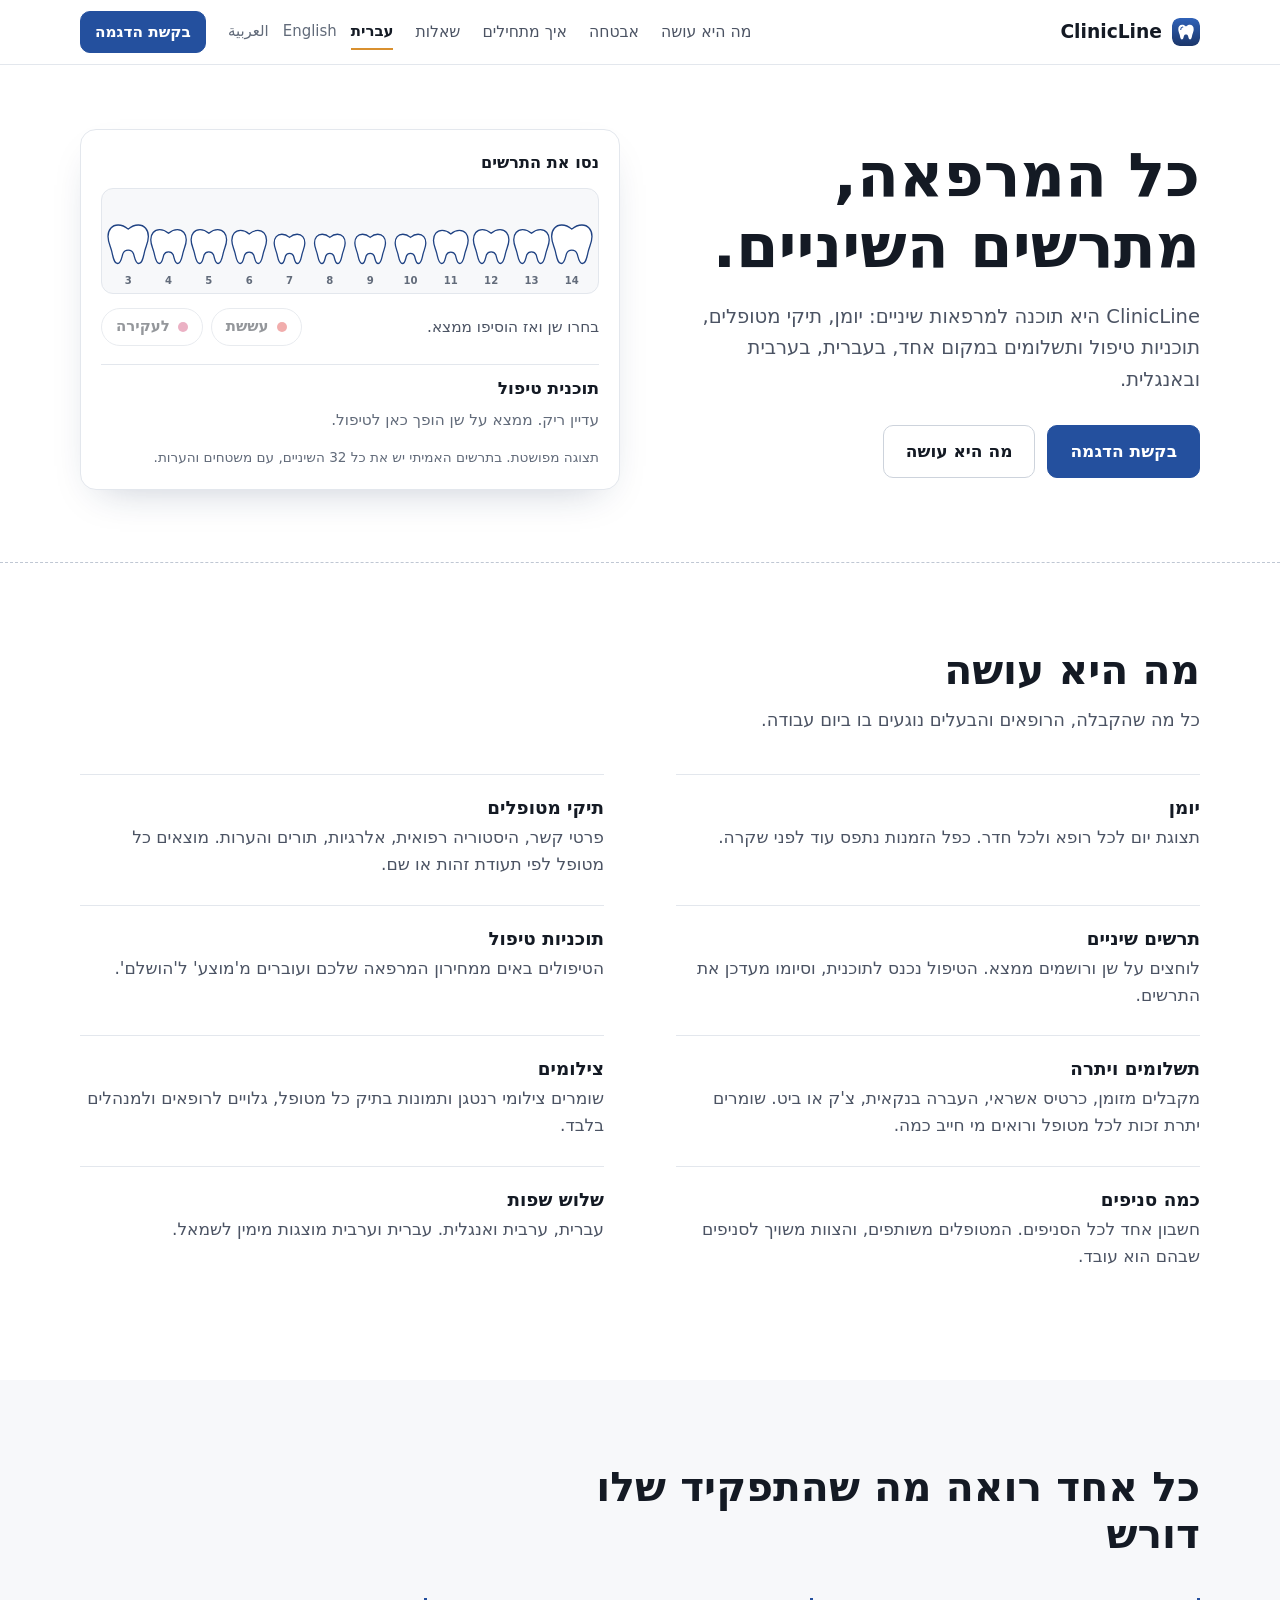
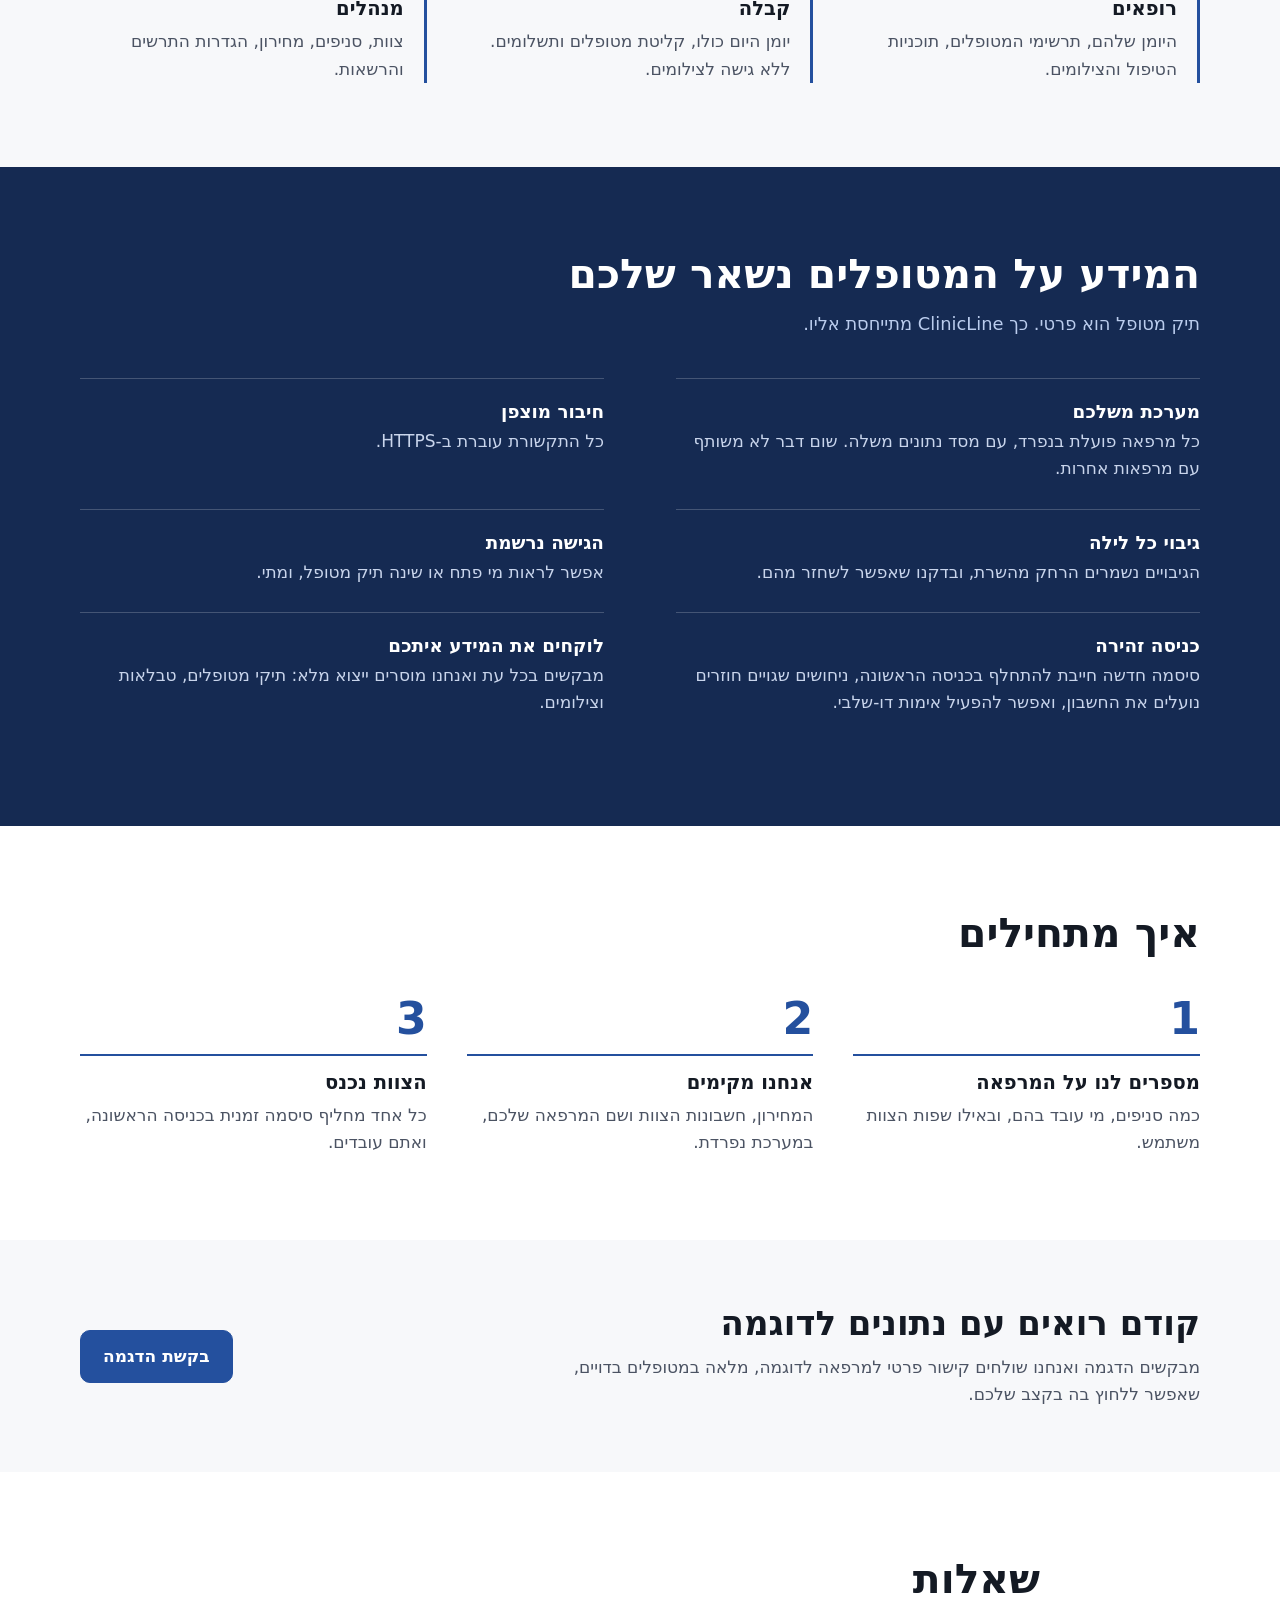
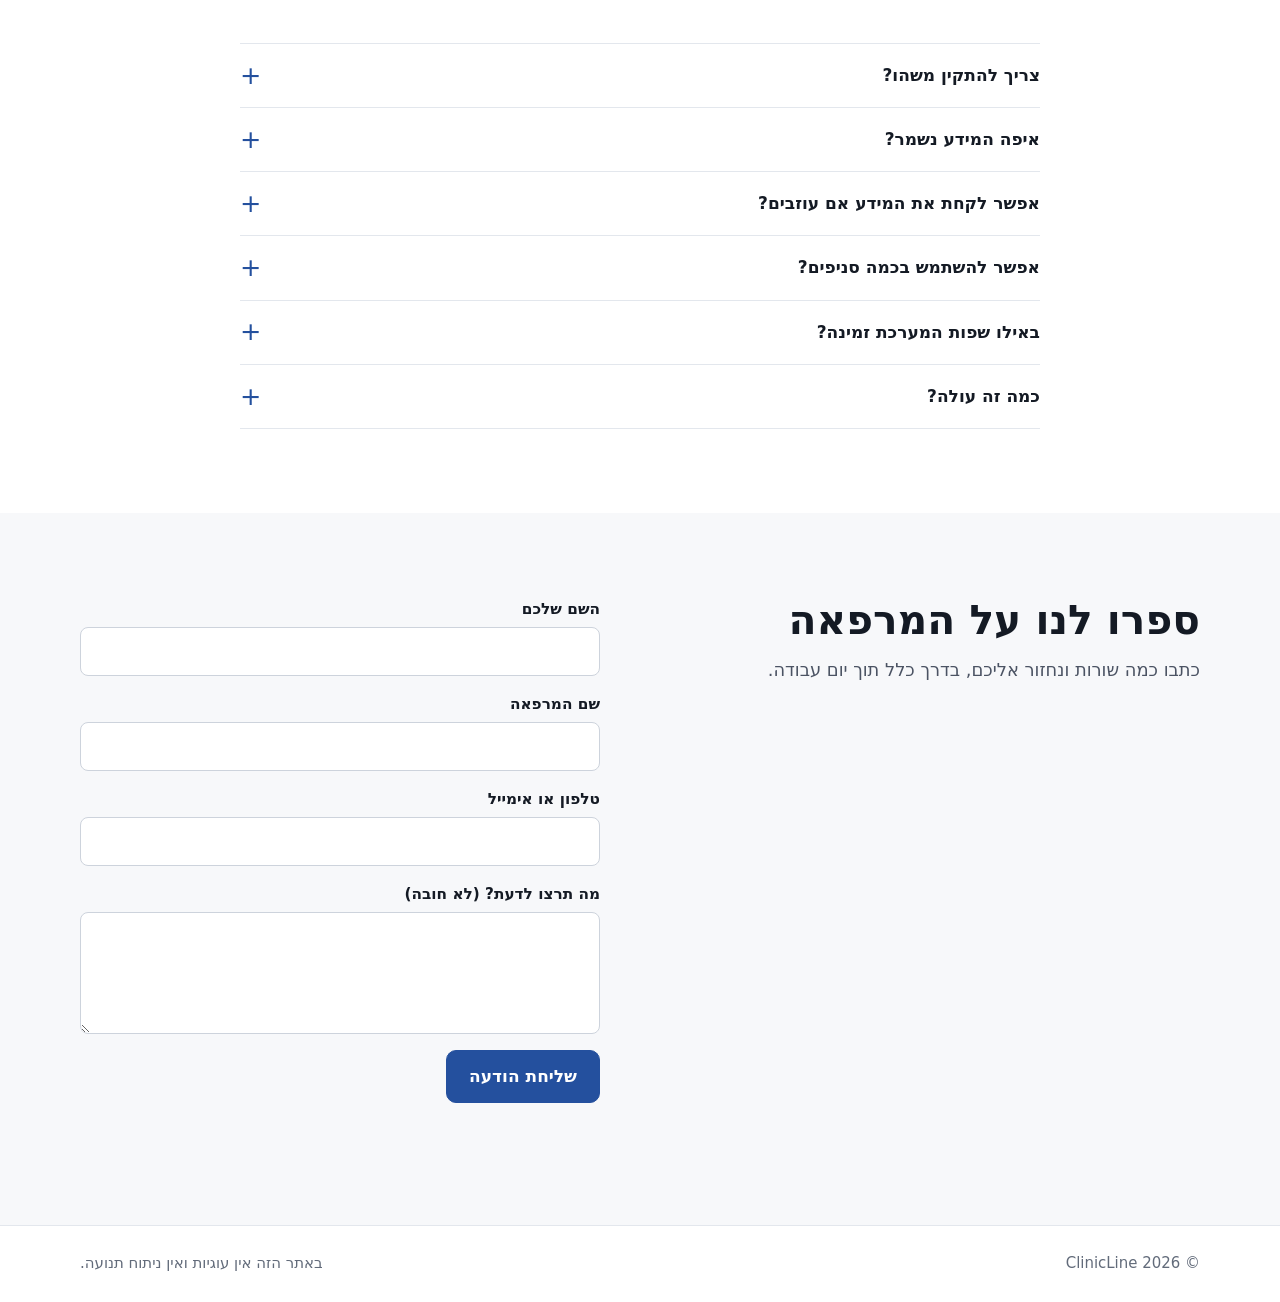
==== index.html @ bcc9a046 "ClinicLine website: Hebrew, Arabic and English Co-Authored-By: Claude Sonnet 5.5 <noreply@anthropic." ====
<!doctype html>
<html lang="he" dir="rtl">
<head>
  <meta charset="utf-8">
  <meta name="viewport" content="width=device-width, initial-scale=1">
  <title>ClinicLine: תוכנה למרפאות שיניים בעברית, בערבית ובאנגלית</title>
  <meta name="description" content="יומן, תיקי מטופלים, תרשים שיניים אינטראקטיבי, תוכניות טיפול ותשלומים למרפאות שיניים. כל מרפאה מקבלת מערכת פרטית משלה.">
  <link rel="canonical" href="https://mahmoodana1.github.io/pages/">
  <link rel="alternate" hreflang="he" href="https://mahmoodana1.github.io/pages/">
  <link rel="alternate" hreflang="en" href="https://mahmoodana1.github.io/pages/en/">
  <link rel="alternate" hreflang="ar" href="https://mahmoodana1.github.io/pages/ar/">
  <link rel="alternate" hreflang="x-default" href="https://mahmoodana1.github.io/pages/">
  <meta property="og:type" content="website">
  <meta property="og:site_name" content="ClinicLine">
  <meta property="og:title" content="ClinicLine: תוכנה למרפאות שיניים בעברית, בערבית ובאנגלית">
  <meta property="og:description" content="יומן, תיקי מטופלים, תרשים שיניים אינטראקטיבי, תוכניות טיפול ותשלומים למרפאות שיניים. כל מרפאה מקבלת מערכת פרטית משלה.">
  <meta property="og:url" content="https://mahmoodana1.github.io/pages/">
  <meta property="og:image" content="https://mahmoodana1.github.io/pages/assets/og.png">
  <meta name="twitter:card" content="summary_large_image">
  <meta name="theme-color" content="#1B366A">
  <link rel="icon" href="assets/icon.svg" type="image/svg+xml">
  <link rel="preload" href="assets/fonts/ibm-plex-sans-600.woff2" as="font" type="font/woff2" crossorigin>
  <link rel="stylesheet" href="assets/fonts.css">
  <link rel="stylesheet" href="assets/style.css">
  <script type="application/ld+json">{"@context":"https://schema.org","@type":"SoftwareApplication","name":"ClinicLine","applicationCategory":"BusinessApplication","operatingSystem":"Web browser","description":"יומן, תיקי מטופלים, תרשים שיניים אינטראקטיבי, תוכניות טיפול ותשלומים למרפאות שיניים. כל מרפאה מקבלת מערכת פרטית משלה.","inLanguage":["he","ar","en"],"url":"https://mahmoodana1.github.io/pages/"}</script>
</head>
<body>
  <a class="skip" href="#main">דילוג לתוכן</a>
  <header class="top">
    <div class="wrap top-row">
      <a class="brand" href=""><img src="assets/icon.svg" alt="" width="28" height="28"><span>ClinicLine</span></a>
      <nav class="nav" aria-label="תפריט">
        <a href="#features">מה היא עושה</a>
        <a href="#security">אבטחה</a>
        <a href="#start">איך מתחילים</a>
        <a href="#faq">שאלות</a>
      </nav>
      <div class="langs" aria-label="Language"><a href="" lang="he" hreflang="he" aria-current="true">עברית</a><a href="en/" lang="en" hreflang="en">English</a><a href="ar/" lang="ar" hreflang="ar">العربية</a></div>
      <a class="btn btn-small" href="#contact">בקשת הדגמה</a>
    </div>
  </header>

  <main id="main">
    <section class="hero">
      <div class="wrap hero-grid">
        <div class="hero-copy">
          <h1>כל המרפאה, מתרשים השיניים.</h1>
          <p class="lead">ClinicLine היא תוכנה למרפאות שיניים: יומן, תיקי מטופלים, תוכניות טיפול ותשלומים במקום אחד, בעברית, בערבית ובאנגלית.</p>
          <p class="hero-actions">
            <a class="btn" href="#contact">בקשת הדגמה</a>
            <a class="btn btn-quiet" href="#features">מה היא עושה</a>
          </p>
        </div>
        <div class="chart-card" id="chart" data-lang="he">
          <p class="chart-label">נסו את התרשים</p>
          <div class="arch-wrap" dir="ltr"><svg class="arch" viewBox="0 0 528 94" role="group" aria-label="נסו את התרשים"><g class="tooth" data-n="3" role="button" tabindex="0" aria-pressed="false" aria-label="שן 3"><rect class="hit" x="0" y="0" width="44" height="94"/><g transform="translate(-18.00 4.50) scale(2.5)"><path class="crown" d="M16 9.6C14.6 8.4 13.2 7.8 11.6 7.8 8.9 7.8 7.2 9.9 7.2 12.8c0 2.4 1 4.1 1.6 6.4.6 2.4.9 5.4 2.6 5.4 1.6 0 1.7-2.7 2.3-4.3.4-1 1.2-1.5 2.3-1.5s1.9.5 2.3 1.5c.6 1.6.7 4.3 2.3 4.3 1.7 0 2-3 2.6-5.4.6-2.3 1.6-4 1.6-6.4 0-2.9-1.7-5-4.4-5-1.6 0-3 .6-4.4 1.8z"/></g><path class="cross" d="M10 36L34 60M34 36L10 60"/><text class="num" x="22" y="88" text-anchor="middle">3</text></g><g class="tooth" data-n="4" role="button" tabindex="0" aria-pressed="false" aria-label="שן 4"><rect class="hit" x="44" y="0" width="44" height="94"/><g transform="translate(30.80 11.88) scale(2.2)"><path class="crown" d="M16 9.6C14.6 8.4 13.2 7.8 11.6 7.8 8.9 7.8 7.2 9.9 7.2 12.8c0 2.4 1 4.1 1.6 6.4.6 2.4.9 5.4 2.6 5.4 1.6 0 1.7-2.7 2.3-4.3.4-1 1.2-1.5 2.3-1.5s1.9.5 2.3 1.5c.6 1.6.7 4.3 2.3 4.3 1.7 0 2-3 2.6-5.4.6-2.3 1.6-4 1.6-6.4 0-2.9-1.7-5-4.4-5-1.6 0-3 .6-4.4 1.8z"/></g><path class="cross" d="M54 36L78 60M78 36L54 60"/><text class="num" x="66" y="88" text-anchor="middle">4</text></g><g class="tooth" data-n="5" role="button" tabindex="0" aria-pressed="false" aria-label="שן 5"><rect class="hit" x="88" y="0" width="44" height="94"/><g transform="translate(74.80 11.88) scale(2.2)"><path class="crown" d="M16 9.6C14.6 8.4 13.2 7.8 11.6 7.8 8.9 7.8 7.2 9.9 7.2 12.8c0 2.4 1 4.1 1.6 6.4.6 2.4.9 5.4 2.6 5.4 1.6 0 1.7-2.7 2.3-4.3.4-1 1.2-1.5 2.3-1.5s1.9.5 2.3 1.5c.6 1.6.7 4.3 2.3 4.3 1.7 0 2-3 2.6-5.4.6-2.3 1.6-4 1.6-6.4 0-2.9-1.7-5-4.4-5-1.6 0-3 .6-4.4 1.8z"/></g><path class="cross" d="M98 36L122 60M122 36L98 60"/><text class="num" x="110" y="88" text-anchor="middle">5</text></g><g class="tooth" data-n="6" role="button" tabindex="0" aria-pressed="false" aria-label="שן 6"><rect class="hit" x="132" y="0" width="44" height="94"/><g transform="translate(119.60 13.11) scale(2.15)"><path class="crown" d="M16 9.6C14.6 8.4 13.2 7.8 11.6 7.8 8.9 7.8 7.2 9.9 7.2 12.8c0 2.4 1 4.1 1.6 6.4.6 2.4.9 5.4 2.6 5.4 1.6 0 1.7-2.7 2.3-4.3.4-1 1.2-1.5 2.3-1.5s1.9.5 2.3 1.5c.6 1.6.7 4.3 2.3 4.3 1.7 0 2-3 2.6-5.4.6-2.3 1.6-4 1.6-6.4 0-2.9-1.7-5-4.4-5-1.6 0-3 .6-4.4 1.8z"/></g><path class="cross" d="M142 36L166 60M166 36L142 60"/><text class="num" x="154" y="88" text-anchor="middle">6</text></g><g class="tooth" data-n="7" role="button" tabindex="0" aria-pressed="false" aria-label="שן 7"><rect class="hit" x="176" y="0" width="44" height="94"/><g transform="translate(167.60 19.26) scale(1.9)"><path class="crown" d="M16 9.6C14.6 8.4 13.2 7.8 11.6 7.8 8.9 7.8 7.2 9.9 7.2 12.8c0 2.4 1 4.1 1.6 6.4.6 2.4.9 5.4 2.6 5.4 1.6 0 1.7-2.7 2.3-4.3.4-1 1.2-1.5 2.3-1.5s1.9.5 2.3 1.5c.6 1.6.7 4.3 2.3 4.3 1.7 0 2-3 2.6-5.4.6-2.3 1.6-4 1.6-6.4 0-2.9-1.7-5-4.4-5-1.6 0-3 .6-4.4 1.8z"/></g><path class="cross" d="M186 36L210 60M210 36L186 60"/><text class="num" x="198" y="88" text-anchor="middle">7</text></g><g class="tooth" data-n="8" role="button" tabindex="0" aria-pressed="false" aria-label="שן 8"><rect class="hit" x="220" y="0" width="44" height="94"/><g transform="translate(211.60 19.26) scale(1.9)"><path class="crown" d="M16 9.6C14.6 8.4 13.2 7.8 11.6 7.8 8.9 7.8 7.2 9.9 7.2 12.8c0 2.4 1 4.1 1.6 6.4.6 2.4.9 5.4 2.6 5.4 1.6 0 1.7-2.7 2.3-4.3.4-1 1.2-1.5 2.3-1.5s1.9.5 2.3 1.5c.6 1.6.7 4.3 2.3 4.3 1.7 0 2-3 2.6-5.4.6-2.3 1.6-4 1.6-6.4 0-2.9-1.7-5-4.4-5-1.6 0-3 .6-4.4 1.8z"/></g><path class="cross" d="M230 36L254 60M254 36L230 60"/><text class="num" x="242" y="88" text-anchor="middle">8</text></g><g class="tooth" data-n="9" role="button" tabindex="0" aria-pressed="false" aria-label="שן 9"><rect class="hit" x="264" y="0" width="44" height="94"/><g transform="translate(255.60 19.26) scale(1.9)"><path class="crown" d="M16 9.6C14.6 8.4 13.2 7.8 11.6 7.8 8.9 7.8 7.2 9.9 7.2 12.8c0 2.4 1 4.1 1.6 6.4.6 2.4.9 5.4 2.6 5.4 1.6 0 1.7-2.7 2.3-4.3.4-1 1.2-1.5 2.3-1.5s1.9.5 2.3 1.5c.6 1.6.7 4.3 2.3 4.3 1.7 0 2-3 2.6-5.4.6-2.3 1.6-4 1.6-6.4 0-2.9-1.7-5-4.4-5-1.6 0-3 .6-4.4 1.8z"/></g><path class="cross" d="M274 36L298 60M298 36L274 60"/><text class="num" x="286" y="88" text-anchor="middle">9</text></g><g class="tooth" data-n="10" role="button" tabindex="0" aria-pressed="false" aria-label="שן 10"><rect class="hit" x="308" y="0" width="44" height="94"/><g transform="translate(299.60 19.26) scale(1.9)"><path class="crown" d="M16 9.6C14.6 8.4 13.2 7.8 11.6 7.8 8.9 7.8 7.2 9.9 7.2 12.8c0 2.4 1 4.1 1.6 6.4.6 2.4.9 5.4 2.6 5.4 1.6 0 1.7-2.7 2.3-4.3.4-1 1.2-1.5 2.3-1.5s1.9.5 2.3 1.5c.6 1.6.7 4.3 2.3 4.3 1.7 0 2-3 2.6-5.4.6-2.3 1.6-4 1.6-6.4 0-2.9-1.7-5-4.4-5-1.6 0-3 .6-4.4 1.8z"/></g><path class="cross" d="M318 36L342 60M342 36L318 60"/><text class="num" x="330" y="88" text-anchor="middle">10</text></g><g class="tooth" data-n="11" role="button" tabindex="0" aria-pressed="false" aria-label="שן 11"><rect class="hit" x="352" y="0" width="44" height="94"/><g transform="translate(339.60 13.11) scale(2.15)"><path class="crown" d="M16 9.6C14.6 8.4 13.2 7.8 11.6 7.8 8.9 7.8 7.2 9.9 7.2 12.8c0 2.4 1 4.1 1.6 6.4.6 2.4.9 5.4 2.6 5.4 1.6 0 1.7-2.7 2.3-4.3.4-1 1.2-1.5 2.3-1.5s1.9.5 2.3 1.5c.6 1.6.7 4.3 2.3 4.3 1.7 0 2-3 2.6-5.4.6-2.3 1.6-4 1.6-6.4 0-2.9-1.7-5-4.4-5-1.6 0-3 .6-4.4 1.8z"/></g><path class="cross" d="M362 36L386 60M386 36L362 60"/><text class="num" x="374" y="88" text-anchor="middle">11</text></g><g class="tooth" data-n="12" role="button" tabindex="0" aria-pressed="false" aria-label="שן 12"><rect class="hit" x="396" y="0" width="44" height="94"/><g transform="translate(382.80 11.88) scale(2.2)"><path class="crown" d="M16 9.6C14.6 8.4 13.2 7.8 11.6 7.8 8.9 7.8 7.2 9.9 7.2 12.8c0 2.4 1 4.1 1.6 6.4.6 2.4.9 5.4 2.6 5.4 1.6 0 1.7-2.7 2.3-4.3.4-1 1.2-1.5 2.3-1.5s1.9.5 2.3 1.5c.6 1.6.7 4.3 2.3 4.3 1.7 0 2-3 2.6-5.4.6-2.3 1.6-4 1.6-6.4 0-2.9-1.7-5-4.4-5-1.6 0-3 .6-4.4 1.8z"/></g><path class="cross" d="M406 36L430 60M430 36L406 60"/><text class="num" x="418" y="88" text-anchor="middle">12</text></g><g class="tooth" data-n="13" role="button" tabindex="0" aria-pressed="false" aria-label="שן 13"><rect class="hit" x="440" y="0" width="44" height="94"/><g transform="translate(426.80 11.88) scale(2.2)"><path class="crown" d="M16 9.6C14.6 8.4 13.2 7.8 11.6 7.8 8.9 7.8 7.2 9.9 7.2 12.8c0 2.4 1 4.1 1.6 6.4.6 2.4.9 5.4 2.6 5.4 1.6 0 1.7-2.7 2.3-4.3.4-1 1.2-1.5 2.3-1.5s1.9.5 2.3 1.5c.6 1.6.7 4.3 2.3 4.3 1.7 0 2-3 2.6-5.4.6-2.3 1.6-4 1.6-6.4 0-2.9-1.7-5-4.4-5-1.6 0-3 .6-4.4 1.8z"/></g><path class="cross" d="M450 36L474 60M474 36L450 60"/><text class="num" x="462" y="88" text-anchor="middle">13</text></g><g class="tooth" data-n="14" role="button" tabindex="0" aria-pressed="false" aria-label="שן 14"><rect class="hit" x="484" y="0" width="44" height="94"/><g transform="translate(466.00 4.50) scale(2.5)"><path class="crown" d="M16 9.6C14.6 8.4 13.2 7.8 11.6 7.8 8.9 7.8 7.2 9.9 7.2 12.8c0 2.4 1 4.1 1.6 6.4.6 2.4.9 5.4 2.6 5.4 1.6 0 1.7-2.7 2.3-4.3.4-1 1.2-1.5 2.3-1.5s1.9.5 2.3 1.5c.6 1.6.7 4.3 2.3 4.3 1.7 0 2-3 2.6-5.4.6-2.3 1.6-4 1.6-6.4 0-2.9-1.7-5-4.4-5-1.6 0-3 .6-4.4 1.8z"/></g><path class="cross" d="M494 36L518 60M518 36L494 60"/><text class="num" x="506" y="88" text-anchor="middle">14</text></g></svg></div>
          <div class="chart-actions">
            <p class="chart-hint" aria-live="polite">בחרו שן ואז הוסיפו ממצא.</p>
            <div class="chart-buttons">
              <button type="button" class="chip chip-caries" data-add="caries" disabled>עששת</button>
              <button type="button" class="chip chip-extract" data-add="extract" disabled>לעקירה</button>
            </div>
          </div>
          <div class="plan">
            <div class="plan-head"><h2>תוכנית טיפול</h2><button type="button" class="link" data-reset hidden>מתחילים מחדש</button></div>
            <ul class="plan-list" aria-live="polite"></ul>
            <p class="plan-empty">עדיין ריק. ממצא על שן הופך כאן לטיפול.</p>
          </div>
          <p class="chart-note">תצוגה מפושטת. בתרשים האמיתי יש את כל 32 השיניים, עם משטחים והערות.</p>
        </div>
      </div>
    </section>

    <section class="section" id="features">
      <div class="wrap">
        <div class="section-head"><h2>מה היא עושה</h2><p>כל מה שהקבלה, הרופאים והבעלים נוגעים בו ביום עבודה.</p></div>
        <ul class="feature-list"><li><h3>יומן</h3><p>תצוגת יום לכל רופא ולכל חדר. כפל הזמנות נתפס עוד לפני שקרה.</p></li><li><h3>תיקי מטופלים</h3><p>פרטי קשר, היסטוריה רפואית, אלרגיות, תורים והערות. מוצאים כל מטופל לפי תעודת זהות או שם.</p></li><li><h3>תרשים שיניים</h3><p>לוחצים על שן ורושמים ממצא. הטיפול נכנס לתוכנית, וסיומו מעדכן את התרשים.</p></li><li><h3>תוכניות טיפול</h3><p>הטיפולים באים ממחירון המרפאה שלכם ועוברים מ'מוצע' ל'הושלם'.</p></li><li><h3>תשלומים ויתרה</h3><p>מקבלים מזומן, כרטיס אשראי, העברה בנקאית, צ'ק או ביט. שומרים יתרת זכות לכל מטופל ורואים מי חייב כמה.</p></li><li><h3>צילומים</h3><p>שומרים צילומי רנטגן ותמונות בתיק כל מטופל, גלויים לרופאים ולמנהלים בלבד.</p></li><li><h3>כמה סניפים</h3><p>חשבון אחד לכל הסניפים. המטופלים משותפים, והצוות משויך לסניפים שבהם הוא עובד.</p></li><li><h3>שלוש שפות</h3><p>עברית, ערבית ואנגלית. עברית וערבית מוצגות מימין לשמאל.</p></li></ul>
      </div>
    </section>

    <section class="section section-wash" id="roles">
      <div class="wrap">
        <div class="section-head"><h2>כל אחד רואה מה שהתפקיד שלו דורש</h2></div>
        <ul class="roles"><li><h3>רופאים</h3><p>היומן שלהם, תרשימי המטופלים, תוכניות הטיפול והצילומים.</p></li><li><h3>קבלה</h3><p>יומן היום כולו, קליטת מטופלים ותשלומים. ללא גישה לצילומים.</p></li><li><h3>מנהלים</h3><p>צוות, סניפים, מחירון, הגדרות התרשים והרשאות.</p></li></ul>
      </div>
    </section>

    <section class="section section-deep" id="security">
      <div class="wrap">
        <div class="section-head"><h2>המידע על המטופלים נשאר שלכם</h2><p>תיק מטופל הוא פרטי. כך ClinicLine מתייחסת אליו.</p></div>
        <ul class="feature-list feature-list-dark"><li><h3>מערכת משלכם</h3><p>כל מרפאה פועלת בנפרד, עם מסד נתונים משלה. שום דבר לא משותף עם מרפאות אחרות.</p></li><li><h3>חיבור מוצפן</h3><p>כל התקשורת עוברת ב-HTTPS.</p></li><li><h3>גיבוי כל לילה</h3><p>הגיבויים נשמרים הרחק מהשרת, ובדקנו שאפשר לשחזר מהם.</p></li><li><h3>הגישה נרשמת</h3><p>אפשר לראות מי פתח או שינה תיק מטופל, ומתי.</p></li><li><h3>כניסה זהירה</h3><p>סיסמה חדשה חייבת להתחלף בכניסה הראשונה, ניחושים שגויים חוזרים נועלים את החשבון, ואפשר להפעיל אימות דו-שלבי.</p></li><li><h3>לוקחים את המידע איתכם</h3><p>מבקשים בכל עת ואנחנו מוסרים ייצוא מלא: תיקי מטופלים, טבלאות וצילומים.</p></li></ul>
      </div>
    </section>

    <section class="section" id="start">
      <div class="wrap">
        <div class="section-head"><h2>איך מתחילים</h2></div>
        <ol class="steps"><li><span class="step-n" aria-hidden="true">1</span><h3>מספרים לנו על המרפאה</h3><p>כמה סניפים, מי עובד בהם, ובאילו שפות הצוות משתמש.</p></li><li><span class="step-n" aria-hidden="true">2</span><h3>אנחנו מקימים</h3><p>המחירון, חשבונות הצוות ושם המרפאה שלכם, במערכת נפרדת.</p></li><li><span class="step-n" aria-hidden="true">3</span><h3>הצוות נכנס</h3><p>כל אחד מחליף סיסמה זמנית בכניסה הראשונה, ואתם עובדים.</p></li></ol>
      </div>
    </section>

    <section class="section section-wash demo" id="demo">
      <div class="wrap demo-row">
        <div><h2>קודם רואים עם נתונים לדוגמה</h2><p>מבקשים הדגמה ואנחנו שולחים קישור פרטי למרפאה לדוגמה, מלאה במטופלים בדויים, שאפשר ללחוץ בה בקצב שלכם.</p></div>
        <a class="btn" href="#contact">בקשת הדגמה</a>
      </div>
    </section>

    <section class="section" id="faq">
      <div class="wrap faq-wrap">
        <div class="section-head"><h2>שאלות</h2></div>
        <div class="faq"><details><summary>צריך להתקין משהו?</summary><p>לא. המערכת פועלת בדפדפן, בכל מחשב, טאבלט או טלפון.</p></details><details><summary>איפה המידע נשמר?</summary><p>במסד הנתונים הנפרד של המרפאה שלכם, על שרת שאנחנו מנהלים. את אזור האחסון נקבע יחד איתכם.</p></details><details><summary>אפשר לקחת את המידע אם עוזבים?</summary><p>כן. אנחנו מייצאים תיקי מטופלים, טבלאות וצילומים בכל עת שתבקשו.</p></details><details><summary>אפשר להשתמש בכמה סניפים?</summary><p>כן. הסניפים חולקים רשימת מטופלים אחת, וכל איש צוות משויך לסניפים שבהם הוא עובד.</p></details><details><summary>באילו שפות המערכת זמינה?</summary><p>עברית, ערבית ואנגלית. אפשר לקבוע שפה אחת לכל המרפאה, או לתת לצוות לבחור.</p></details><details><summary>כמה זה עולה?</summary><p>זה תלוי במספר הסניפים והעובדים. שלחו לנו הודעה ונחזור עם הצעת מחיר.</p></details></div>
      </div>
    </section>

    <section class="section section-wash" id="contact">
      <div class="wrap contact-grid">
        <div class="section-head"><h2>ספרו לנו על המרפאה</h2><p>כתבו כמה שורות ונחזור אליכם, בדרך כלל תוך יום עבודה.</p></div>
        <form class="form" id="contact-form" novalidate>
          <label>השם שלכם<input name="name" autocomplete="name" required></label>
          <label>שם המרפאה<input name="clinic" autocomplete="organization"></label>
          <label>טלפון או אימייל<input name="reach" autocomplete="email" required></label>
          <label>מה תרצו לדעת? (לא חובה)<textarea name="message" rows="4"></textarea></label>
          <input class="hp" type="text" name="_gotcha" tabindex="-1" autocomplete="off" aria-hidden="true">
          <button class="btn" type="submit">שליחת הודעה</button>
          <p class="form-status" role="status" aria-live="polite"></p>
        </form>
      </div>
    </section>
  </main>

  <footer class="foot">
    <div class="wrap foot-row">
      <span>© 2026 ClinicLine</span>
      <span>באתר הזה אין עוגיות ואין ניתוח תנועה.</span>
    </div>
  </footer>

  <script type="application/json" id="strings">{"lang":"he","label":"נסו את התרשים","hint":"בחרו שן ואז הוסיפו ממצא.","tooth":"שן {n}","caries":"עששת","extract":"לעקירה","planTitle":"תוכנית טיפול","empty":"עדיין ריק. ממצא על שן הופך כאן לטיפול.","proposed":"מוצע","completed":"הושלם","markDone":"סימון כהושלם","reset":"מתחילים מחדש","fillingName":"סתימה לבנה (קומפוזיט)","extractName":"עקירה פשוטה","note":"תצוגה מפושטת. בתרשים האמיתי יש את כל 32 השיניים, עם משטחים והערות.","contact":{"title":"ספרו לנו על המרפאה","intro":"כתבו כמה שורות ונחזור אליכם, בדרך כלל תוך יום עבודה.","name":"השם שלכם","clinic":"שם המרפאה","reach":"טלפון או אימייל","message":"מה תרצו לדעת? (לא חובה)","send":"שליחת הודעה","sending":"שולח…","thanks":"תודה, ההודעה התקבלה ונחזור אליכם.","error":"ההודעה לא נשלחה. בדקו את החיבור ונסו שוב.","mailNote":"תוכנת הדואר שלכם תיפתח עם הודעה מוכנה לשליחה.","required":"נא למלא שם וטלפון או אימייל."}}</script>
  <script src="assets/config.js"></script>
  <script src="assets/chart.js" defer></script>
  <script src="assets/form.js" defer></script>
</body>
</html>
---- assets/fonts.css ----
@font-face{font-family:'IBM Plex Sans';font-style:normal;font-weight:400;font-display:swap;src:url(fonts/ibm-plex-sans-400.woff2) format('woff2');unicode-range:U+0000-00FF, U+0131, U+0152-0153, U+02BB-02BC, U+02C6, U+02DA, U+02DC, U+0304, U+0308, U+0329, U+2000-206F, U+20AC, U+2122, U+2191, U+2193, U+2212, U+2215, U+FEFF, U+FFFD}
@font-face{font-family:'IBM Plex Sans';font-style:normal;font-weight:600;font-display:swap;src:url(fonts/ibm-plex-sans-600.woff2) format('woff2');unicode-range:U+0000-00FF, U+0131, U+0152-0153, U+02BB-02BC, U+02C6, U+02DA, U+02DC, U+0304, U+0308, U+0329, U+2000-206F, U+20AC, U+2122, U+2191, U+2193, U+2212, U+2215, U+FEFF, U+FFFD}
@font-face{font-family:'IBM Plex Sans Hebrew';font-style:normal;font-weight:400;font-display:swap;src:url(fonts/ibm-plex-sans-hebrew-400.woff2) format('woff2');unicode-range:U+0307-0308, U+0590-05FF, U+200C-2010, U+20AA, U+25CC, U+FB1D-FB4F}
@font-face{font-family:'IBM Plex Sans Hebrew';font-style:normal;font-weight:600;font-display:swap;src:url(fonts/ibm-plex-sans-hebrew-600.woff2) format('woff2');unicode-range:U+0307-0308, U+0590-05FF, U+200C-2010, U+20AA, U+25CC, U+FB1D-FB4F}
@font-face{font-family:'IBM Plex Sans Arabic';font-style:normal;font-weight:400;font-display:swap;src:url(fonts/ibm-plex-sans-arabic-400.woff2) format('woff2');unicode-range:U+0600-06FF, U+0750-077F, U+0870-0891, U+0897-08E1, U+08E3-08FF, U+200C-200E, U+2010-2011, U+204F, U+2E41, U+FB50-FDFF, U+FE70-FE74, U+FE76-FEFC, U+102E0-102FB, U+10E60-10E7E, U+10EC2-10EC7, U+10EC9-10EEE, U+10EF0-10EFF, U+1EE00-1EE03, U+1EE05-1EE1F, U+1EE21-1EE22, U+1EE24, U+1EE27, U+1EE29-1EE32, U+1EE34-1EE37, U+1EE39, U+1EE3B, U+1EE42, U+1EE47, U+1EE49, U+1EE4B, U+1EE4D-1EE4F, U+1EE51-1EE52, U+1EE54, U+1EE57, U+1EE59, U+1EE5B, U+1EE5D, U+1EE5F, U+1EE61-1EE62, U+1EE64, U+1EE67-1EE6A, U+1EE6C-1EE72, U+1EE74-1EE77, U+1EE79-1EE7C, U+1EE7E, U+1EE80-1EE89, U+1EE8B-1EE9B, U+1EEA1-1EEA3, U+1EEA5-1EEA9, U+1EEAB-1EEBB, U+1EEF0-1EEF1}
@font-face{font-family:'IBM Plex Sans Arabic';font-style:normal;font-weight:600;font-display:swap;src:url(fonts/ibm-plex-sans-arabic-600.woff2) format('woff2');unicode-range:U+0600-06FF, U+0750-077F, U+0870-0891, U+0897-08E1, U+08E3-08FF, U+200C-200E, U+2010-2011, U+204F, U+2E41, U+FB50-FDFF, U+FE70-FE74, U+FE76-FEFC, U+102E0-102FB, U+10E60-10E7E, U+10EC2-10EC7, U+10EC9-10EEE, U+10EF0-10EFF, U+1EE00-1EE03, U+1EE05-1EE1F, U+1EE21-1EE22, U+1EE24, U+1EE27, U+1EE29-1EE32, U+1EE34-1EE37, U+1EE39, U+1EE3B, U+1EE42, U+1EE47, U+1EE49, U+1EE4B, U+1EE4D-1EE4F, U+1EE51-1EE52, U+1EE54, U+1EE57, U+1EE59, U+1EE5B, U+1EE5D, U+1EE5F, U+1EE61-1EE62, U+1EE64, U+1EE67-1EE6A, U+1EE6C-1EE72, U+1EE74-1EE77, U+1EE79-1EE7C, U+1EE7E, U+1EE80-1EE89, U+1EE8B-1EE9B, U+1EEA1-1EEA3, U+1EEA5-1EEA9, U+1EEAB-1EEBB, U+1EEF0-1EEF1}
---- assets/style.css ----
/* ClinicLine site. Colours and type follow the app (sapphire + one amber accent,
   IBM Plex Sans). Logical properties throughout, so Hebrew and Arabic mirror. */

:root {
  --ink: #141a24;
  --muted: #4b5363;
  --faint: #626b7a;
  --line: #e3e7ed;
  --wash: #f7f8fa;
  --brand: #24509e;
  --brand-700: #1f4283;
  --deep: #152a52;
  --soft: #eff3fb;
  --amber: #d9902f;
  --amber-soft: #fbf1e2;
  --amber-ink: #85560f;
  --caries: #e24b4a;
  --filling: #378add;
  --extract: #d4537e;
  --font: 'IBM Plex Sans', 'IBM Plex Sans Hebrew', 'IBM Plex Sans Arabic', system-ui, 'Segoe UI', Arial, sans-serif;
  --wrap: 1120px;
}

* { box-sizing: border-box; }
html { font-size: 106.25%; scroll-behavior: smooth; scroll-padding-top: 88px; -webkit-text-size-adjust: 100%; }
body { margin: 0; font-family: var(--font); color: var(--ink); background: #fff; line-height: 1.6; font-feature-settings: 'kern', 'liga'; }
img, svg { max-width: 100%; }
a { color: var(--brand); }
h1, h2, h3, p, ul, ol { margin: 0; }
ul, ol { padding: 0; list-style: none; }
h1, h2, h3 { font-weight: 600; line-height: 1.15; }
html[lang='en'] h1, html[lang='en'] h2 { letter-spacing: -0.02em; }

.wrap { width: min(var(--wrap), 100% - 40px); margin-inline: auto; }

.skip { position: absolute; inset-inline-start: 12px; top: -60px; background: var(--deep); color: #fff; padding: 8px 14px; border-radius: 8px; z-index: 20; }
.skip:focus { top: 10px; }

/* Header */
.top { position: sticky; top: 0; z-index: 10; background: rgba(255, 255, 255, 0.94); backdrop-filter: blur(8px); border-bottom: 1px solid var(--line); }
.top-row { display: flex; align-items: center; gap: 22px; min-height: 64px; flex-wrap: wrap; }
.brand { display: inline-flex; align-items: center; gap: 10px; color: var(--ink); text-decoration: none; font-weight: 600; font-size: 1.1rem; margin-inline-end: auto; }
.brand img { border-radius: 8px; }
.nav { display: flex; gap: 22px; }
.nav a { color: var(--muted); text-decoration: none; font-size: 0.92rem; padding: 6px 0; }
.nav a:hover { color: var(--ink); }
.langs { display: flex; gap: 14px; font-size: 0.88rem; }
.langs a { color: var(--faint); text-decoration: none; padding: 6px 0; }
.langs a[aria-current] { color: var(--ink); font-weight: 600; box-shadow: inset 0 -2px 0 var(--amber); }
.langs a:hover { color: var(--ink); }

/* Buttons */
.btn { display: inline-block; background: var(--brand); color: #fff; text-decoration: none; font: inherit; font-weight: 600; padding: 12px 22px; border-radius: 10px; border: 1px solid var(--brand); cursor: pointer; transition: background 0.15s; }
.btn:hover { background: var(--brand-700); }
.btn-small { padding: 8px 14px; font-size: 0.9rem; }
.btn-quiet { background: transparent; color: var(--ink); border-color: #cdd3dc; }
.btn-quiet:hover { background: var(--wash); }
:focus-visible { outline: 3px solid var(--amber); outline-offset: 2px; border-radius: 6px; }

/* Hero */
.hero { padding-block: 64px 72px; border-bottom: 1px dashed #bfc7d3; }
.hero-grid { display: grid; grid-template-columns: minmax(0, 1fr) minmax(0, 540px); gap: 56px; align-items: center; }
.hero h1 { font-size: clamp(2.3rem, 5vw, 3.6rem); max-width: 14em; }
.lead { margin-top: 20px; font-size: 1.15rem; color: var(--muted); max-width: 34em; }
.hero-actions { margin-top: 30px; display: flex; gap: 12px; flex-wrap: wrap; }

/* The tooth chart */
.chart-card { background: #fff; border: 1px solid var(--line); border-radius: 16px; padding: 20px; box-shadow: 0 16px 40px -20px rgba(21, 42, 82, 0.28); }
.chart-label { font-weight: 600; font-size: 0.95rem; }
.arch-wrap { margin-top: 12px; padding: 14px 6px 4px; background: var(--wash); border: 1px solid var(--line); border-radius: 12px; }
.arch { display: block; width: 100%; height: auto; overflow: visible; }
.tooth { cursor: pointer; outline: none; }
.tooth .hit { fill: transparent; }
.tooth .crown { fill: #fff; stroke: var(--brand-700); stroke-width: 1.3; vector-effect: non-scaling-stroke; transition: fill 0.25s; }
.tooth:hover .crown { fill: var(--soft); }
.tooth .cross { fill: none; stroke: var(--extract); stroke-width: 3; stroke-linecap: round; opacity: 0; transition: opacity 0.2s; }
.tooth.is-caries .crown { fill: var(--caries); stroke: #a83433; }
.tooth.is-filling .crown { fill: var(--filling); }
.tooth.is-extract .cross { opacity: 1; }
.tooth.is-missing { opacity: 0.35; }
.tooth.is-missing .crown { stroke-dasharray: 4 3; }
.tooth.is-selected .crown, .tooth:focus-visible .crown { stroke: var(--amber); stroke-width: 2.6; }
.num { font: 600 11px var(--font); fill: var(--faint); }
.tooth.is-selected .num { fill: var(--ink); }

.chart-actions { margin-top: 14px; display: flex; align-items: center; justify-content: space-between; gap: 12px; flex-wrap: wrap; }
.chart-hint { font-size: 0.9rem; color: var(--muted); }
.chart-buttons { display: flex; gap: 8px; }
.chip { display: inline-flex; align-items: center; gap: 8px; font: inherit; font-size: 0.88rem; font-weight: 600; background: #fff; color: var(--ink); border: 1px solid #cdd3dc; border-radius: 999px; padding: 6px 14px; cursor: pointer; }
.chip::before { content: ''; width: 10px; height: 10px; border-radius: 50%; background: var(--dot); }
.chip-caries { --dot: var(--caries); }
.chip-extract { --dot: var(--extract); }
.chip:hover:not(:disabled) { background: var(--wash); }
.chip:disabled { opacity: 0.45; cursor: not-allowed; }

.plan { margin-top: 18px; border-top: 1px solid var(--line); padding-top: 14px; }
.plan-head { display: flex; align-items: baseline; justify-content: space-between; gap: 12px; }
.plan-head h2 { font-size: 1rem; }
.link { font: inherit; font-size: 0.85rem; background: none; border: 0; color: var(--brand); text-decoration: underline; cursor: pointer; padding: 0; }
.plan-empty { margin-top: 10px; font-size: 0.9rem; color: var(--faint); }
.plan-list:not(:empty) + .plan-empty { display: none; }
.plan-list { margin-top: 6px; }
.plan-item { display: grid; grid-template-columns: minmax(0, 1fr) auto; gap: 4px 12px; padding: 10px 0; border-top: 1px solid var(--line); align-items: center; }
.plan-item:first-child { border-top: 0; }
.plan-name { font-weight: 600; font-size: 0.95rem; }
.plan-meta { grid-column: 1; font-size: 0.82rem; color: var(--faint); }
.plan-price { grid-column: 2; grid-row: 1; font-variant-numeric: tabular-nums; font-weight: 600; }
.plan-ctl { grid-column: 2; grid-row: 2; display: flex; align-items: center; gap: 8px; justify-content: flex-end; }
.status { font-size: 0.78rem; font-weight: 600; border-radius: 999px; padding: 2px 10px; }
.status-proposed { background: var(--amber-soft); color: var(--amber-ink); }
.status-completed { background: var(--soft); color: var(--brand-700); }
.mini { font: inherit; font-size: 0.8rem; font-weight: 600; color: var(--brand); background: #fff; border: 1px solid #b9c8e6; border-radius: 8px; padding: 3px 10px; cursor: pointer; }
.mini:hover { background: var(--soft); }
.chart-note { margin-top: 14px; font-size: 0.8rem; color: var(--faint); }

/* Sections */
.section { padding-block: 84px; }
.section-wash { background: var(--wash); }
.section-deep { background: var(--deep); color: #fff; }
.section-head { margin-bottom: 40px; max-width: 40em; }
.section-head h2 { font-size: clamp(1.7rem, 3.4vw, 2.4rem); }
.section-head p { margin-top: 12px; color: var(--muted); font-size: 1.05rem; }
.section-deep .section-head p { color: #bacced; }

.feature-list { display: grid; grid-template-columns: repeat(2, minmax(0, 1fr)); column-gap: 72px; }
.feature-list li { border-top: 1px solid var(--line); padding-block: 22px 26px; }
.feature-list h3 { font-size: 1.08rem; }
.feature-list p { margin-top: 6px; color: var(--muted); max-width: 32em; }
.feature-list-dark li { border-color: rgba(255, 255, 255, 0.2); }
.feature-list-dark p { color: #c9d5ec; }

.roles { display: grid; grid-template-columns: repeat(3, minmax(0, 1fr)); gap: 40px; }
.roles li { border-inline-start: 3px solid var(--brand); padding-inline-start: 20px; }
.roles h3 { font-size: 1.15rem; }
.roles p { margin-top: 8px; color: var(--muted); }

.steps { display: grid; grid-template-columns: repeat(3, minmax(0, 1fr)); gap: 40px; counter-reset: none; }
.step-n { display: block; font-size: 2.6rem; font-weight: 600; line-height: 1; color: var(--brand); padding-bottom: 12px; margin-bottom: 16px; border-bottom: 2px solid var(--brand); }
.steps h3 { font-size: 1.15rem; }
.steps p { margin-top: 8px; color: var(--muted); }

.demo-row { display: flex; align-items: center; justify-content: space-between; gap: 40px; flex-wrap: wrap; }
.demo h2 { font-size: clamp(1.5rem, 3vw, 2rem); }
.demo p { margin-top: 10px; color: var(--muted); max-width: 40em; }
.demo { padding-block: 64px; }

.faq-wrap { max-width: 800px; }
.faq details { border-top: 1px solid var(--line); }
.faq details:last-child { border-bottom: 1px solid var(--line); }
.faq summary { cursor: pointer; list-style: none; padding-block: 18px; font-weight: 600; display: flex; gap: 16px; justify-content: space-between; align-items: center; }
.faq summary::-webkit-details-marker { display: none; }
.faq summary::after { content: '+'; font-size: 1.5rem; font-weight: 400; color: var(--brand); line-height: 1; }
.faq details[open] summary::after { content: '\2212'; }
.faq details p { padding-bottom: 20px; color: var(--muted); max-width: 40em; }

.contact-grid { display: grid; grid-template-columns: minmax(0, 1fr) minmax(0, 520px); gap: 56px; align-items: start; }
.contact-grid .section-head { margin-bottom: 0; }
.form { display: grid; gap: 16px; }
.form label { display: grid; gap: 6px; font-size: 0.9rem; font-weight: 600; }
.form input, .form textarea { font: inherit; font-weight: 400; color: var(--ink); background: #fff; border: 1px solid #cdd3dc; border-radius: 8px; padding: 11px 12px; width: 100%; }
.form input:focus, .form textarea:focus { outline: 3px solid var(--amber); outline-offset: 1px; border-color: var(--brand); }
.form .btn { justify-self: start; }
.form-status { min-height: 1.4em; font-size: 0.92rem; color: var(--muted); }
.form-status.is-error { color: #a83433; }
.hp { position: absolute; inset-inline-start: -9999px; width: 1px; height: 1px; opacity: 0; }

.foot { border-top: 1px solid var(--line); padding-block: 26px; font-size: 0.88rem; color: var(--faint); }
.foot-row { display: flex; justify-content: space-between; gap: 16px; flex-wrap: wrap; }

/* Narrower screens */
@media (max-width: 960px) {
  .hero-grid, .contact-grid { grid-template-columns: minmax(0, 1fr); gap: 40px; }
  .nav { order: 5; width: 100%; overflow-x: auto; gap: 20px; padding-bottom: 8px; }
  .top-row { gap: 12px 18px; padding-block: 8px 0; }
  .roles, .steps { grid-template-columns: minmax(0, 1fr); gap: 28px; }
  .feature-list { grid-template-columns: minmax(0, 1fr); }
  .section { padding-block: 60px; }
}
@media (max-width: 520px) {
  .hero { padding-block: 40px 48px; }
  .chart-card { padding: 14px; }
  .langs { gap: 10px; }
  .btn-small { display: none; }
  .top-row { padding-block-end: 0; }
}

@media (prefers-reduced-motion: reduce) {
  html { scroll-behavior: auto; }
  *, *::before, *::after { transition: none !important; }
}
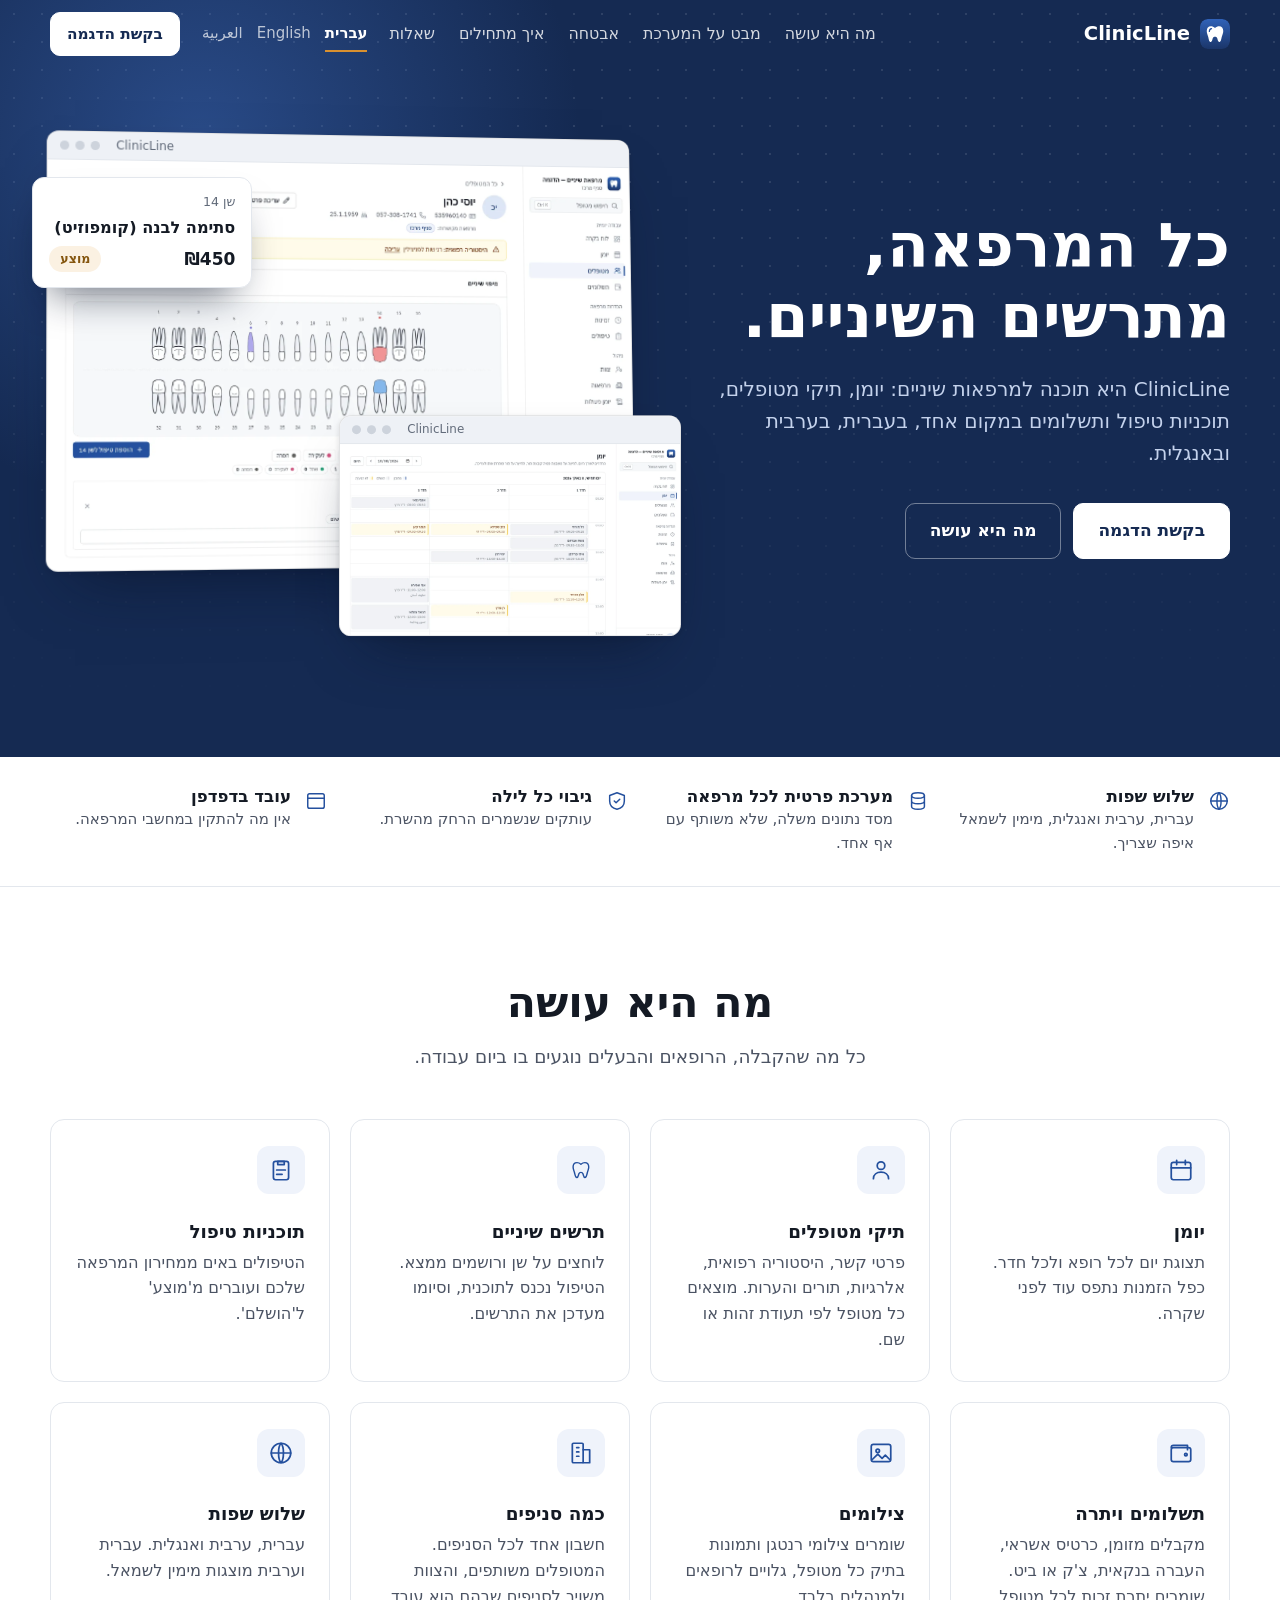
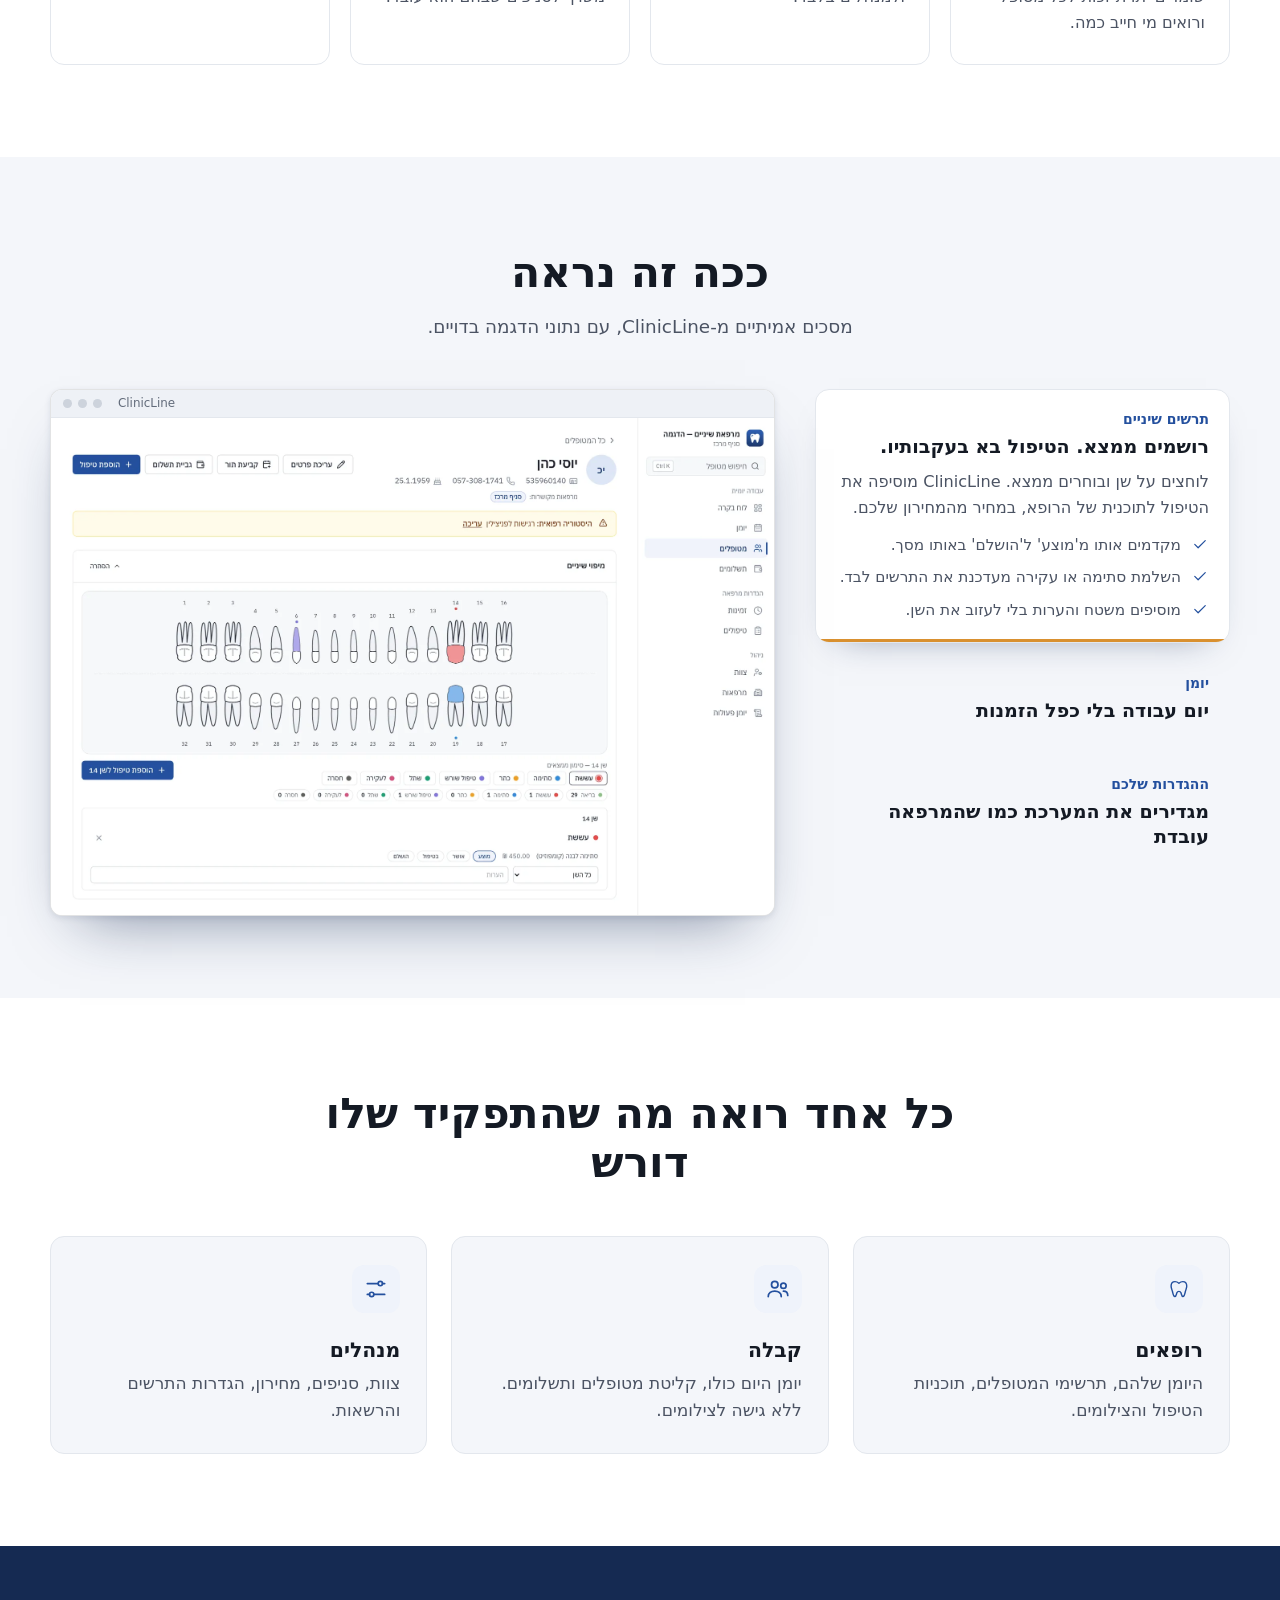
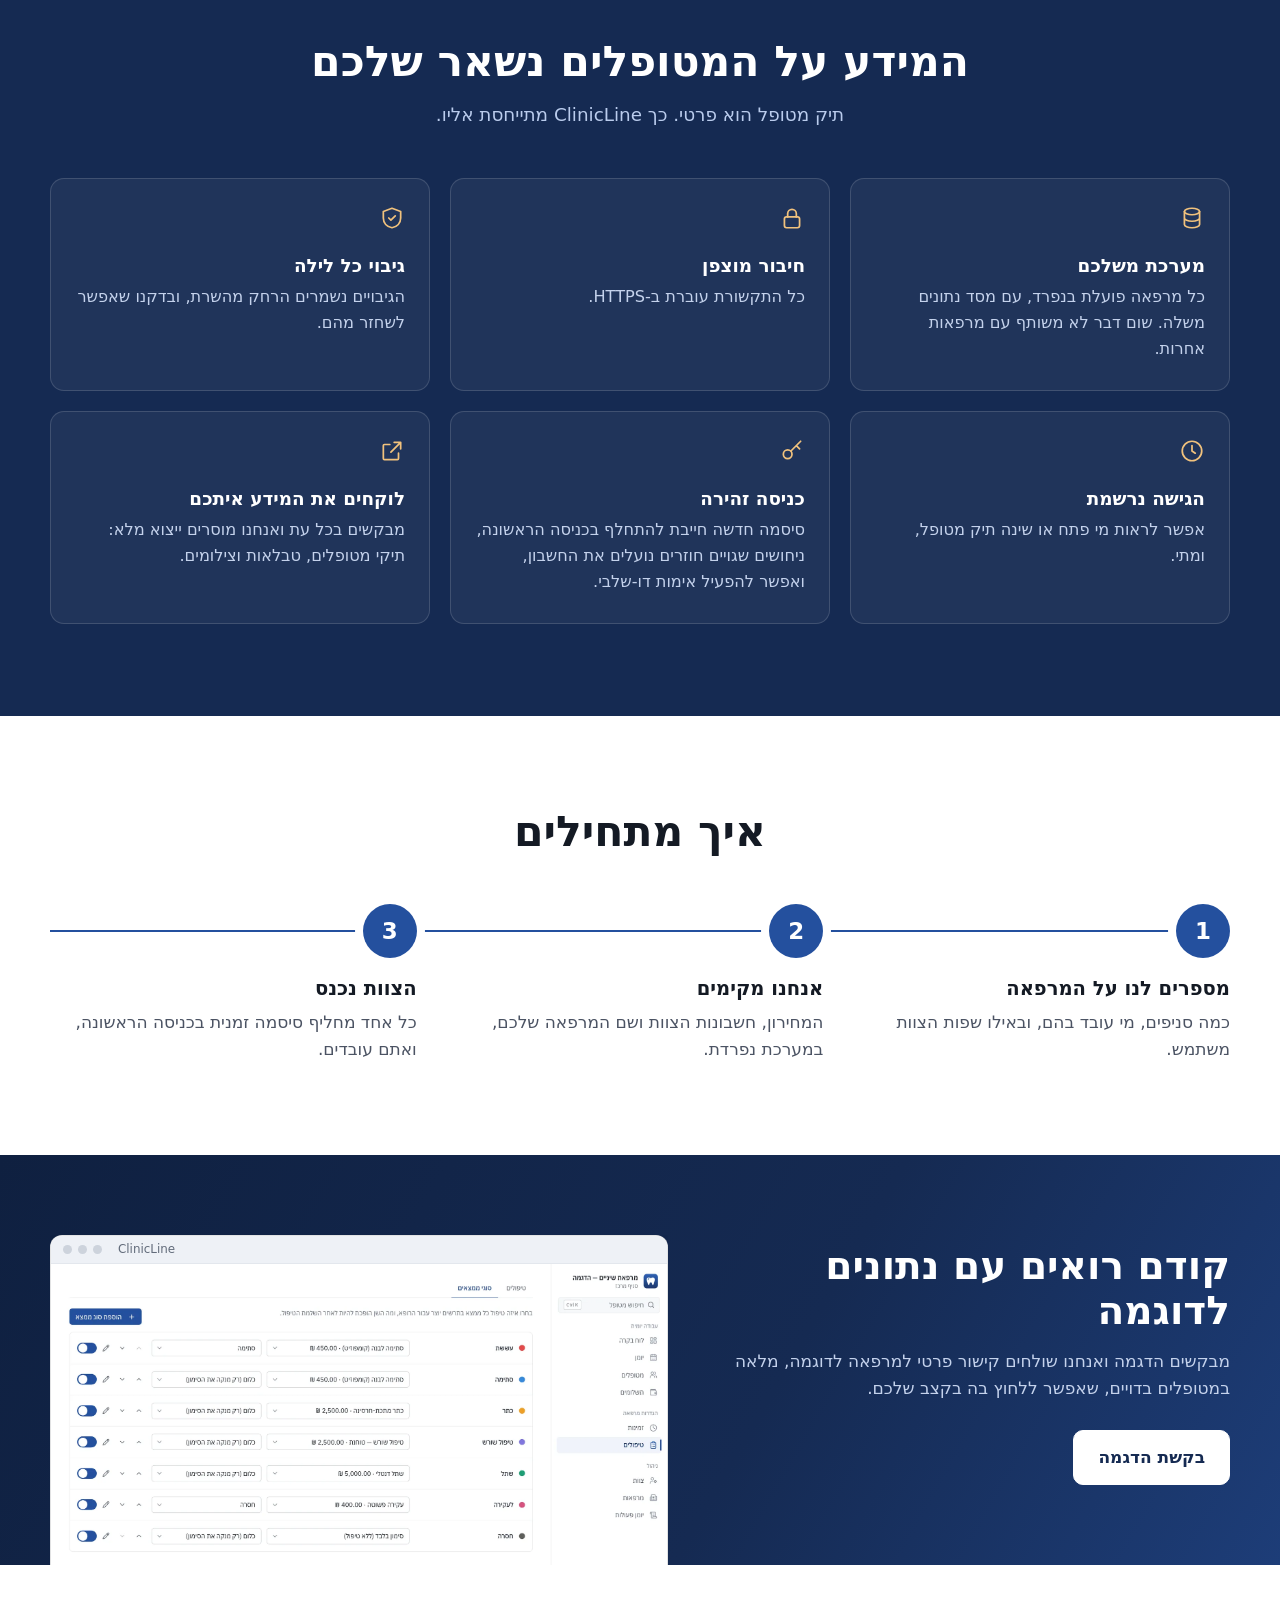
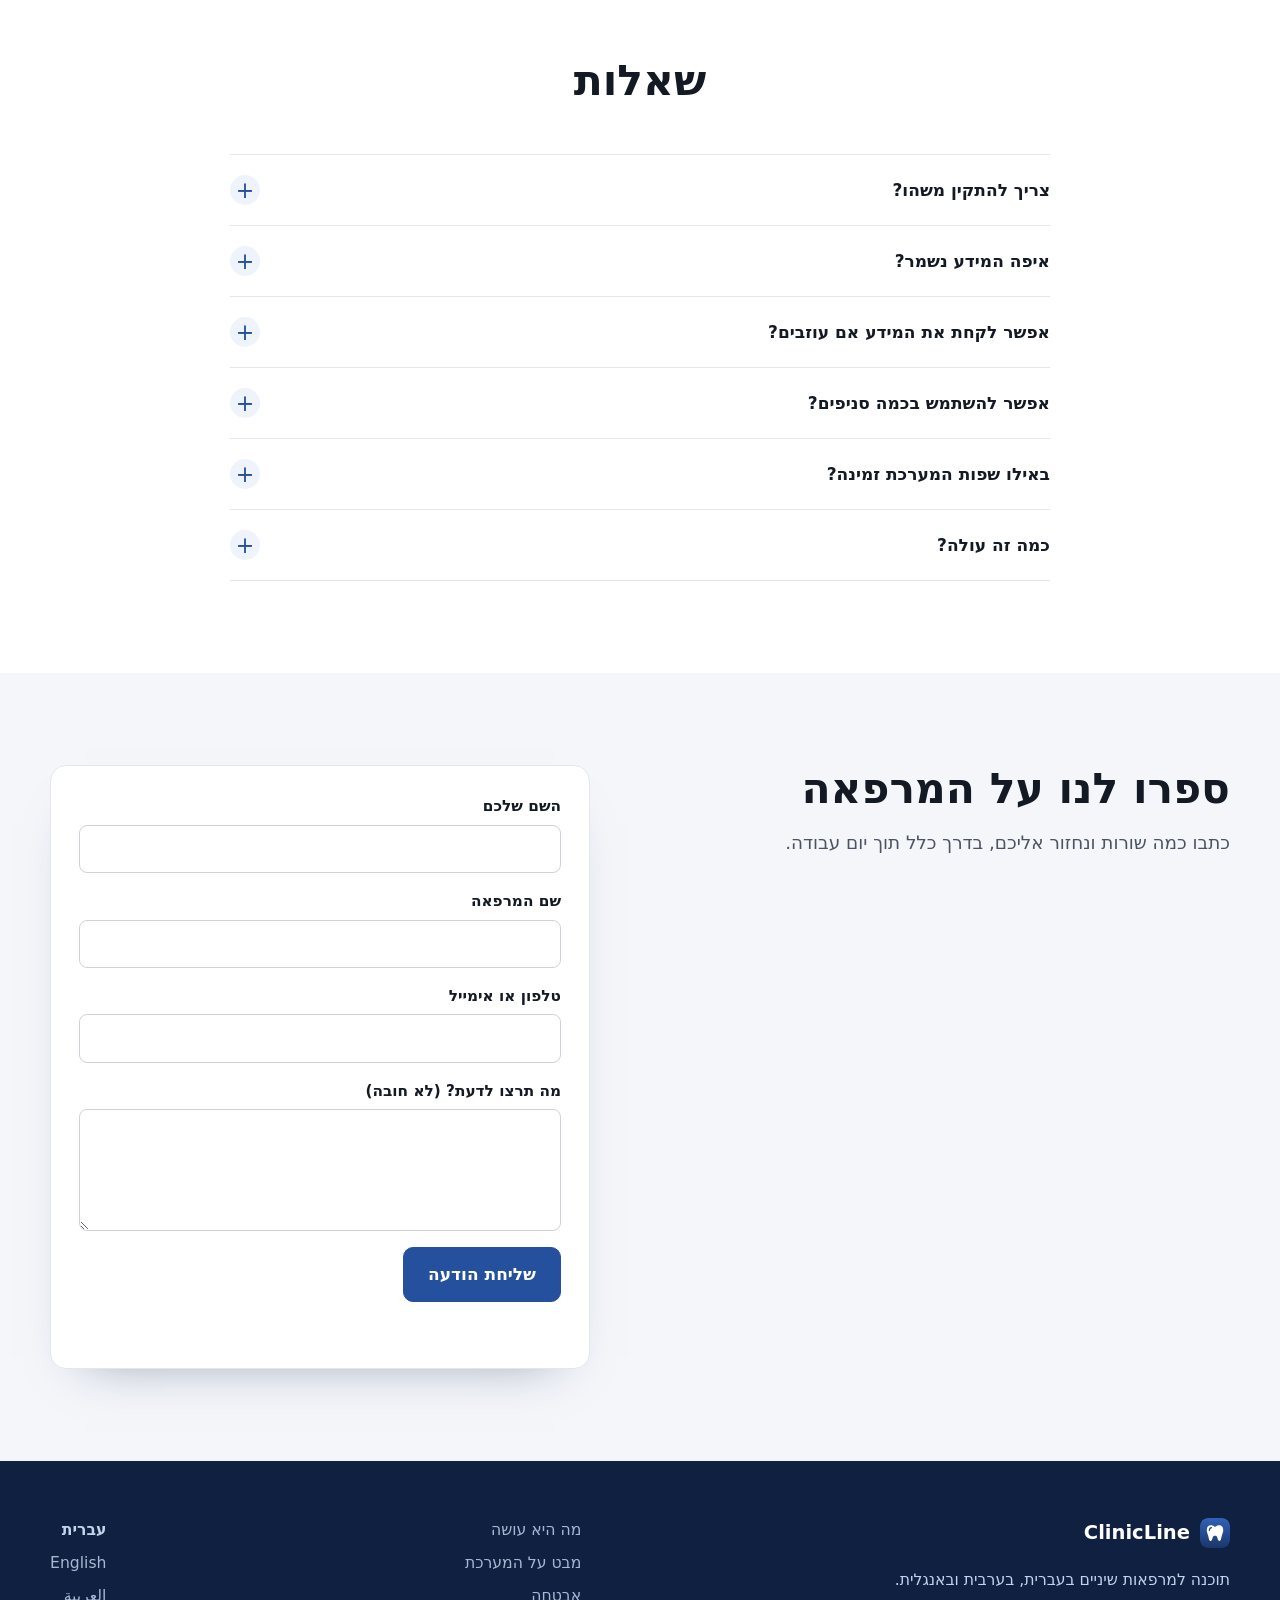
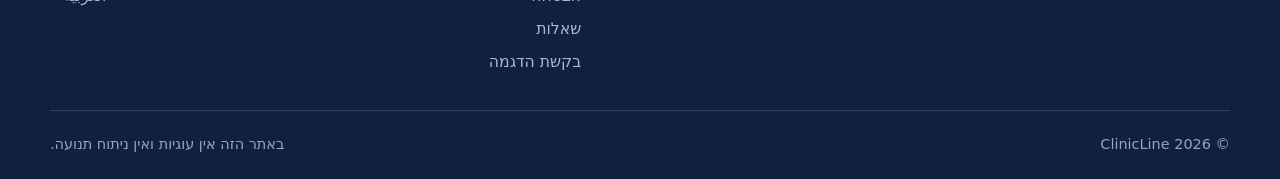
==== commit 3f98d527: "Redesign: business look, real product screenshots, product tour and animations Co-Authored-By: Claud" ====
--- a/index.html
+++ b/index.html
@@ -17,26 +17,29 @@
   <meta property="og:url" content="https://mahmoodana1.github.io/pages/">
   <meta property="og:image" content="https://mahmoodana1.github.io/pages/assets/og.png">
   <meta name="twitter:card" content="summary_large_image">
-  <meta name="theme-color" content="#1B366A">
+  <meta name="theme-color" content="#152a52">
   <link rel="icon" href="assets/icon.svg" type="image/svg+xml">
   <link rel="preload" href="assets/fonts/ibm-plex-sans-600.woff2" as="font" type="font/woff2" crossorigin>
+  <link rel="preload" href="assets/shots/he-patient.webp" as="image" type="image/webp">
   <link rel="stylesheet" href="assets/fonts.css">
   <link rel="stylesheet" href="assets/style.css">
+  <script>document.documentElement.classList.add('js')</script>
   <script type="application/ld+json">{"@context":"https://schema.org","@type":"SoftwareApplication","name":"ClinicLine","applicationCategory":"BusinessApplication","operatingSystem":"Web browser","description":"יומן, תיקי מטופלים, תרשים שיניים אינטראקטיבי, תוכניות טיפול ותשלומים למרפאות שיניים. כל מרפאה מקבלת מערכת פרטית משלה.","inLanguage":["he","ar","en"],"url":"https://mahmoodana1.github.io/pages/"}</script>
 </head>
 <body>
   <a class="skip" href="#main">דילוג לתוכן</a>
-  <header class="top">
+  <header class="top" id="top">
     <div class="wrap top-row">
-      <a class="brand" href=""><img src="assets/icon.svg" alt="" width="28" height="28"><span>ClinicLine</span></a>
+      <a class="brand" href=""><img src="assets/icon.svg" alt="" width="30" height="30"><span>ClinicLine</span></a>
       <nav class="nav" aria-label="תפריט">
         <a href="#features">מה היא עושה</a>
+        <a href="#tour">מבט על המערכת</a>
         <a href="#security">אבטחה</a>
         <a href="#start">איך מתחילים</a>
         <a href="#faq">שאלות</a>
       </nav>
       <div class="langs" aria-label="Language"><a href="" lang="he" hreflang="he" aria-current="true">עברית</a><a href="en/" lang="en" hreflang="en">English</a><a href="ar/" lang="ar" hreflang="ar">العربية</a></div>
-      <a class="btn btn-small" href="#contact">בקשת הדגמה</a>
+      <a class="btn btn-small btn-top" href="#contact">בקשת הדגמה</a>
     </div>
   </header>
 
@@ -44,79 +47,85 @@
     <section class="hero">
       <div class="wrap hero-grid">
         <div class="hero-copy">
-          <h1>כל המרפאה, מתרשים השיניים.</h1>
-          <p class="lead">ClinicLine היא תוכנה למרפאות שיניים: יומן, תיקי מטופלים, תוכניות טיפול ותשלומים במקום אחד, בעברית, בערבית ובאנגלית.</p>
-          <p class="hero-actions">
-            <a class="btn" href="#contact">בקשת הדגמה</a>
-            <a class="btn btn-quiet" href="#features">מה היא עושה</a>
+          <h1 class="rise" style="--d:0ms">כל המרפאה, מתרשים השיניים.</h1>
+          <p class="lead rise" style="--d:120ms">ClinicLine היא תוכנה למרפאות שיניים: יומן, תיקי מטופלים, תוכניות טיפול ותשלומים במקום אחד, בעברית, בערבית ובאנגלית.</p>
+          <p class="hero-actions rise" style="--d:240ms">
+            <a class="btn btn-light" href="#contact">בקשת הדגמה</a>
+            <a class="btn btn-ghost" href="#tour">מה היא עושה</a>
           </p>
         </div>
-        <div class="chart-card" id="chart" data-lang="he">
-          <p class="chart-label">נסו את התרשים</p>
-          <div class="arch-wrap" dir="ltr"><svg class="arch" viewBox="0 0 528 94" role="group" aria-label="נסו את התרשים"><g class="tooth" data-n="3" role="button" tabindex="0" aria-pressed="false" aria-label="שן 3"><rect class="hit" x="0" y="0" width="44" height="94"/><g transform="translate(-18.00 4.50) scale(2.5)"><path class="crown" d="M16 9.6C14.6 8.4 13.2 7.8 11.6 7.8 8.9 7.8 7.2 9.9 7.2 12.8c0 2.4 1 4.1 1.6 6.4.6 2.4.9 5.4 2.6 5.4 1.6 0 1.7-2.7 2.3-4.3.4-1 1.2-1.5 2.3-1.5s1.9.5 2.3 1.5c.6 1.6.7 4.3 2.3 4.3 1.7 0 2-3 2.6-5.4.6-2.3 1.6-4 1.6-6.4 0-2.9-1.7-5-4.4-5-1.6 0-3 .6-4.4 1.8z"/></g><path class="cross" d="M10 36L34 60M34 36L10 60"/><text class="num" x="22" y="88" text-anchor="middle">3</text></g><g class="tooth" data-n="4" role="button" tabindex="0" aria-pressed="false" aria-label="שן 4"><rect class="hit" x="44" y="0" width="44" height="94"/><g transform="translate(30.80 11.88) scale(2.2)"><path class="crown" d="M16 9.6C14.6 8.4 13.2 7.8 11.6 7.8 8.9 7.8 7.2 9.9 7.2 12.8c0 2.4 1 4.1 1.6 6.4.6 2.4.9 5.4 2.6 5.4 1.6 0 1.7-2.7 2.3-4.3.4-1 1.2-1.5 2.3-1.5s1.9.5 2.3 1.5c.6 1.6.7 4.3 2.3 4.3 1.7 0 2-3 2.6-5.4.6-2.3 1.6-4 1.6-6.4 0-2.9-1.7-5-4.4-5-1.6 0-3 .6-4.4 1.8z"/></g><path class="cross" d="M54 36L78 60M78 36L54 60"/><text class="num" x="66" y="88" text-anchor="middle">4</text></g><g class="tooth" data-n="5" role="button" tabindex="0" aria-pressed="false" aria-label="שן 5"><rect class="hit" x="88" y="0" width="44" height="94"/><g transform="translate(74.80 11.88) scale(2.2)"><path class="crown" d="M16 9.6C14.6 8.4 13.2 7.8 11.6 7.8 8.9 7.8 7.2 9.9 7.2 12.8c0 2.4 1 4.1 1.6 6.4.6 2.4.9 5.4 2.6 5.4 1.6 0 1.7-2.7 2.3-4.3.4-1 1.2-1.5 2.3-1.5s1.9.5 2.3 1.5c.6 1.6.7 4.3 2.3 4.3 1.7 0 2-3 2.6-5.4.6-2.3 1.6-4 1.6-6.4 0-2.9-1.7-5-4.4-5-1.6 0-3 .6-4.4 1.8z"/></g><path class="cross" d="M98 36L122 60M122 36L98 60"/><text class="num" x="110" y="88" text-anchor="middle">5</text></g><g class="tooth" data-n="6" role="button" tabindex="0" aria-pressed="false" aria-label="שן 6"><rect class="hit" x="132" y="0" width="44" height="94"/><g transform="translate(119.60 13.11) scale(2.15)"><path class="crown" d="M16 9.6C14.6 8.4 13.2 7.8 11.6 7.8 8.9 7.8 7.2 9.9 7.2 12.8c0 2.4 1 4.1 1.6 6.4.6 2.4.9 5.4 2.6 5.4 1.6 0 1.7-2.7 2.3-4.3.4-1 1.2-1.5 2.3-1.5s1.9.5 2.3 1.5c.6 1.6.7 4.3 2.3 4.3 1.7 0 2-3 2.6-5.4.6-2.3 1.6-4 1.6-6.4 0-2.9-1.7-5-4.4-5-1.6 0-3 .6-4.4 1.8z"/></g><path class="cross" d="M142 36L166 60M166 36L142 60"/><text class="num" x="154" y="88" text-anchor="middle">6</text></g><g class="tooth" data-n="7" role="button" tabindex="0" aria-pressed="false" aria-label="שן 7"><rect class="hit" x="176" y="0" width="44" height="94"/><g transform="translate(167.60 19.26) scale(1.9)"><path class="crown" d="M16 9.6C14.6 8.4 13.2 7.8 11.6 7.8 8.9 7.8 7.2 9.9 7.2 12.8c0 2.4 1 4.1 1.6 6.4.6 2.4.9 5.4 2.6 5.4 1.6 0 1.7-2.7 2.3-4.3.4-1 1.2-1.5 2.3-1.5s1.9.5 2.3 1.5c.6 1.6.7 4.3 2.3 4.3 1.7 0 2-3 2.6-5.4.6-2.3 1.6-4 1.6-6.4 0-2.9-1.7-5-4.4-5-1.6 0-3 .6-4.4 1.8z"/></g><path class="cross" d="M186 36L210 60M210 36L186 60"/><text class="num" x="198" y="88" text-anchor="middle">7</text></g><g class="tooth" data-n="8" role="button" tabindex="0" aria-pressed="false" aria-label="שן 8"><rect class="hit" x="220" y="0" width="44" height="94"/><g transform="translate(211.60 19.26) scale(1.9)"><path class="crown" d="M16 9.6C14.6 8.4 13.2 7.8 11.6 7.8 8.9 7.8 7.2 9.9 7.2 12.8c0 2.4 1 4.1 1.6 6.4.6 2.4.9 5.4 2.6 5.4 1.6 0 1.7-2.7 2.3-4.3.4-1 1.2-1.5 2.3-1.5s1.9.5 2.3 1.5c.6 1.6.7 4.3 2.3 4.3 1.7 0 2-3 2.6-5.4.6-2.3 1.6-4 1.6-6.4 0-2.9-1.7-5-4.4-5-1.6 0-3 .6-4.4 1.8z"/></g><path class="cross" d="M230 36L254 60M254 36L230 60"/><text class="num" x="242" y="88" text-anchor="middle">8</text></g><g class="tooth" data-n="9" role="button" tabindex="0" aria-pressed="false" aria-label="שן 9"><rect class="hit" x="264" y="0" width="44" height="94"/><g transform="translate(255.60 19.26) scale(1.9)"><path class="crown" d="M16 9.6C14.6 8.4 13.2 7.8 11.6 7.8 8.9 7.8 7.2 9.9 7.2 12.8c0 2.4 1 4.1 1.6 6.4.6 2.4.9 5.4 2.6 5.4 1.6 0 1.7-2.7 2.3-4.3.4-1 1.2-1.5 2.3-1.5s1.9.5 2.3 1.5c.6 1.6.7 4.3 2.3 4.3 1.7 0 2-3 2.6-5.4.6-2.3 1.6-4 1.6-6.4 0-2.9-1.7-5-4.4-5-1.6 0-3 .6-4.4 1.8z"/></g><path class="cross" d="M274 36L298 60M298 36L274 60"/><text class="num" x="286" y="88" text-anchor="middle">9</text></g><g class="tooth" data-n="10" role="button" tabindex="0" aria-pressed="false" aria-label="שן 10"><rect class="hit" x="308" y="0" width="44" height="94"/><g transform="translate(299.60 19.26) scale(1.9)"><path class="crown" d="M16 9.6C14.6 8.4 13.2 7.8 11.6 7.8 8.9 7.8 7.2 9.9 7.2 12.8c0 2.4 1 4.1 1.6 6.4.6 2.4.9 5.4 2.6 5.4 1.6 0 1.7-2.7 2.3-4.3.4-1 1.2-1.5 2.3-1.5s1.9.5 2.3 1.5c.6 1.6.7 4.3 2.3 4.3 1.7 0 2-3 2.6-5.4.6-2.3 1.6-4 1.6-6.4 0-2.9-1.7-5-4.4-5-1.6 0-3 .6-4.4 1.8z"/></g><path class="cross" d="M318 36L342 60M342 36L318 60"/><text class="num" x="330" y="88" text-anchor="middle">10</text></g><g class="tooth" data-n="11" role="button" tabindex="0" aria-pressed="false" aria-label="שן 11"><rect class="hit" x="352" y="0" width="44" height="94"/><g transform="translate(339.60 13.11) scale(2.15)"><path class="crown" d="M16 9.6C14.6 8.4 13.2 7.8 11.6 7.8 8.9 7.8 7.2 9.9 7.2 12.8c0 2.4 1 4.1 1.6 6.4.6 2.4.9 5.4 2.6 5.4 1.6 0 1.7-2.7 2.3-4.3.4-1 1.2-1.5 2.3-1.5s1.9.5 2.3 1.5c.6 1.6.7 4.3 2.3 4.3 1.7 0 2-3 2.6-5.4.6-2.3 1.6-4 1.6-6.4 0-2.9-1.7-5-4.4-5-1.6 0-3 .6-4.4 1.8z"/></g><path class="cross" d="M362 36L386 60M386 36L362 60"/><text class="num" x="374" y="88" text-anchor="middle">11</text></g><g class="tooth" data-n="12" role="button" tabindex="0" aria-pressed="false" aria-label="שן 12"><rect class="hit" x="396" y="0" width="44" height="94"/><g transform="translate(382.80 11.88) scale(2.2)"><path class="crown" d="M16 9.6C14.6 8.4 13.2 7.8 11.6 7.8 8.9 7.8 7.2 9.9 7.2 12.8c0 2.4 1 4.1 1.6 6.4.6 2.4.9 5.4 2.6 5.4 1.6 0 1.7-2.7 2.3-4.3.4-1 1.2-1.5 2.3-1.5s1.9.5 2.3 1.5c.6 1.6.7 4.3 2.3 4.3 1.7 0 2-3 2.6-5.4.6-2.3 1.6-4 1.6-6.4 0-2.9-1.7-5-4.4-5-1.6 0-3 .6-4.4 1.8z"/></g><path class="cross" d="M406 36L430 60M430 36L406 60"/><text class="num" x="418" y="88" text-anchor="middle">12</text></g><g class="tooth" data-n="13" role="button" tabindex="0" aria-pressed="false" aria-label="שן 13"><rect class="hit" x="440" y="0" width="44" height="94"/><g transform="translate(426.80 11.88) scale(2.2)"><path class="crown" d="M16 9.6C14.6 8.4 13.2 7.8 11.6 7.8 8.9 7.8 7.2 9.9 7.2 12.8c0 2.4 1 4.1 1.6 6.4.6 2.4.9 5.4 2.6 5.4 1.6 0 1.7-2.7 2.3-4.3.4-1 1.2-1.5 2.3-1.5s1.9.5 2.3 1.5c.6 1.6.7 4.3 2.3 4.3 1.7 0 2-3 2.6-5.4.6-2.3 1.6-4 1.6-6.4 0-2.9-1.7-5-4.4-5-1.6 0-3 .6-4.4 1.8z"/></g><path class="cross" d="M450 36L474 60M474 36L450 60"/><text class="num" x="462" y="88" text-anchor="middle">13</text></g><g class="tooth" data-n="14" role="button" tabindex="0" aria-pressed="false" aria-label="שן 14"><rect class="hit" x="484" y="0" width="44" height="94"/><g transform="translate(466.00 4.50) scale(2.5)"><path class="crown" d="M16 9.6C14.6 8.4 13.2 7.8 11.6 7.8 8.9 7.8 7.2 9.9 7.2 12.8c0 2.4 1 4.1 1.6 6.4.6 2.4.9 5.4 2.6 5.4 1.6 0 1.7-2.7 2.3-4.3.4-1 1.2-1.5 2.3-1.5s1.9.5 2.3 1.5c.6 1.6.7 4.3 2.3 4.3 1.7 0 2-3 2.6-5.4.6-2.3 1.6-4 1.6-6.4 0-2.9-1.7-5-4.4-5-1.6 0-3 .6-4.4 1.8z"/></g><path class="cross" d="M494 36L518 60M518 36L494 60"/><text class="num" x="506" y="88" text-anchor="middle">14</text></g></svg></div>
-          <div class="chart-actions">
-            <p class="chart-hint" aria-live="polite">בחרו שן ואז הוסיפו ממצא.</p>
-            <div class="chart-buttons">
-              <button type="button" class="chip chip-caries" data-add="caries" disabled>עששת</button>
-              <button type="button" class="chip chip-extract" data-add="extract" disabled>לעקירה</button>
-            </div>
+        <div class="stage rise" style="--d:200ms" id="stage">
+          <figure class="frame frame-main"><div class="frame-bar" dir="ltr"><i></i><i></i><i></i><span>ClinicLine</span></div><img src="assets/shots/he-patient.webp" width="1800" height="1475" alt="מסך מטופל ב-ClinicLine עם תרשים השיניים וטיפול שממתין לאישור" fetchpriority="high"></figure>
+          <figure class="frame frame-side"><div class="frame-bar" dir="ltr"><i></i><i></i><i></i><span>ClinicLine</span></div><img src="assets/shots/he-schedule.webp" width="1800" height="1125" alt="יומן יומי ב-ClinicLine עם החדרים זה לצד זה" loading="lazy" decoding="async"></figure>
+          <div class="callout" id="callout" aria-hidden="true">
+            <span class="callout-title">שן 14</span>
+            <span class="callout-name">סתימה לבנה (קומפוזיט)</span>
+            <span class="callout-row"><b>₪450</b><span class="callout-chip" data-state="proposed">מוצע</span></span>
           </div>
-          <div class="plan">
-            <div class="plan-head"><h2>תוכנית טיפול</h2><button type="button" class="link" data-reset hidden>מתחילים מחדש</button></div>
-            <ul class="plan-list" aria-live="polite"></ul>
-            <p class="plan-empty">עדיין ריק. ממצא על שן הופך כאן לטיפול.</p>
-          </div>
-          <p class="chart-note">תצוגה מפושטת. בתרשים האמיתי יש את כל 32 השיניים, עם משטחים והערות.</p>
         </div>
       </div>
     </section>
 
+    <section class="trust" aria-label="ClinicLine">
+      <div class="wrap"><ul class="trust-list"><li><svg class="ico" viewBox="0 0 24 24" fill="none" stroke="currentColor" stroke-width="1.6" stroke-linecap="round" stroke-linejoin="round" aria-hidden="true"><circle cx="12" cy="12" r="9"/><path d="M3 12h18M12 3c3 3 3 15 0 18M12 3c-3 3-3 15 0 18"/></svg><div><h3>שלוש שפות</h3><p>עברית, ערבית ואנגלית, מימין לשמאל איפה שצריך.</p></div></li><li><svg class="ico" viewBox="0 0 24 24" fill="none" stroke="currentColor" stroke-width="1.6" stroke-linecap="round" stroke-linejoin="round" aria-hidden="true"><ellipse cx="12" cy="6" rx="7" ry="3"/><path d="M5 6v6c0 1.7 3.1 3 7 3s7-1.3 7-3V6M5 12v6c0 1.7 3.1 3 7 3s7-1.3 7-3v-6"/></svg><div><h3>מערכת פרטית לכל מרפאה</h3><p>מסד נתונים משלה, שלא משותף עם אף אחד.</p></div></li><li><svg class="ico" viewBox="0 0 24 24" fill="none" stroke="currentColor" stroke-width="1.6" stroke-linecap="round" stroke-linejoin="round" aria-hidden="true"><path d="M12 3l8 3v6c0 4.5-3.2 8-8 9-4.8-1-8-4.5-8-9V6z"/><path d="m9 12 2 2 4-4"/></svg><div><h3>גיבוי כל לילה</h3><p>עותקים שנשמרים הרחק מהשרת.</p></div></li><li><svg class="ico" viewBox="0 0 24 24" fill="none" stroke="currentColor" stroke-width="1.6" stroke-linecap="round" stroke-linejoin="round" aria-hidden="true"><rect x="3" y="4" width="18" height="16" rx="2"/><path d="M3 9h18"/></svg><div><h3>עובד בדפדפן</h3><p>אין מה להתקין במחשבי המרפאה.</p></div></li></ul></div>
+    </section>
+
     <section class="section" id="features">
       <div class="wrap">
-        <div class="section-head"><h2>מה היא עושה</h2><p>כל מה שהקבלה, הרופאים והבעלים נוגעים בו ביום עבודה.</p></div>
-        <ul class="feature-list"><li><h3>יומן</h3><p>תצוגת יום לכל רופא ולכל חדר. כפל הזמנות נתפס עוד לפני שקרה.</p></li><li><h3>תיקי מטופלים</h3><p>פרטי קשר, היסטוריה רפואית, אלרגיות, תורים והערות. מוצאים כל מטופל לפי תעודת זהות או שם.</p></li><li><h3>תרשים שיניים</h3><p>לוחצים על שן ורושמים ממצא. הטיפול נכנס לתוכנית, וסיומו מעדכן את התרשים.</p></li><li><h3>תוכניות טיפול</h3><p>הטיפולים באים ממחירון המרפאה שלכם ועוברים מ'מוצע' ל'הושלם'.</p></li><li><h3>תשלומים ויתרה</h3><p>מקבלים מזומן, כרטיס אשראי, העברה בנקאית, צ'ק או ביט. שומרים יתרת זכות לכל מטופל ורואים מי חייב כמה.</p></li><li><h3>צילומים</h3><p>שומרים צילומי רנטגן ותמונות בתיק כל מטופל, גלויים לרופאים ולמנהלים בלבד.</p></li><li><h3>כמה סניפים</h3><p>חשבון אחד לכל הסניפים. המטופלים משותפים, והצוות משויך לסניפים שבהם הוא עובד.</p></li><li><h3>שלוש שפות</h3><p>עברית, ערבית ואנגלית. עברית וערבית מוצגות מימין לשמאל.</p></li></ul>
+        <div class="section-head" data-reveal><h2>מה היא עושה</h2><p>כל מה שהקבלה, הרופאים והבעלים נוגעים בו ביום עבודה.</p></div>
+        <ul class="cards"><li class="card" data-reveal style="--d:0ms"><svg class="ico ico-lg" viewBox="0 0 24 24" fill="none" stroke="currentColor" stroke-width="1.6" stroke-linecap="round" stroke-linejoin="round" aria-hidden="true"><rect x="3" y="5" width="18" height="16" rx="2"/><path d="M3 10h18M8 3v4M16 3v4"/></svg><h3>יומן</h3><p>תצוגת יום לכל רופא ולכל חדר. כפל הזמנות נתפס עוד לפני שקרה.</p></li><li class="card" data-reveal style="--d:70ms"><svg class="ico ico-lg" viewBox="0 0 24 24" fill="none" stroke="currentColor" stroke-width="1.6" stroke-linecap="round" stroke-linejoin="round" aria-hidden="true"><circle cx="12" cy="8" r="3.5"/><path d="M5 20c0-3.9 3.1-6 7-6s7 2.1 7 6"/></svg><h3>תיקי מטופלים</h3><p>פרטי קשר, היסטוריה רפואית, אלרגיות, תורים והערות. מוצאים כל מטופל לפי תעודת זהות או שם.</p></li><li class="card" data-reveal style="--d:140ms"><svg class="ico ico-lg" viewBox="0 0 24 24" fill="none" stroke="currentColor" stroke-width="1.6" stroke-linecap="round" stroke-linejoin="round" aria-hidden="true"><g transform="translate(-1.2 -1.2) scale(.82)"><path d="M16 9.6C14.6 8.4 13.2 7.8 11.6 7.8 8.9 7.8 7.2 9.9 7.2 12.8c0 2.4 1 4.1 1.6 6.4.6 2.4.9 5.4 2.6 5.4 1.6 0 1.7-2.7 2.3-4.3.4-1 1.2-1.5 2.3-1.5s1.9.5 2.3 1.5c.6 1.6.7 4.3 2.3 4.3 1.7 0 2-3 2.6-5.4.6-2.3 1.6-4 1.6-6.4 0-2.9-1.7-5-4.4-5-1.6 0-3 .6-4.4 1.8z"/></g></svg><h3>תרשים שיניים</h3><p>לוחצים על שן ורושמים ממצא. הטיפול נכנס לתוכנית, וסיומו מעדכן את התרשים.</p></li><li class="card" data-reveal style="--d:210ms"><svg class="ico ico-lg" viewBox="0 0 24 24" fill="none" stroke="currentColor" stroke-width="1.6" stroke-linecap="round" stroke-linejoin="round" aria-hidden="true"><rect x="5" y="4" width="14" height="17" rx="2"/><path d="M9 4h6v3H9zM8 12h8M8 16h5"/></svg><h3>תוכניות טיפול</h3><p>הטיפולים באים ממחירון המרפאה שלכם ועוברים מ'מוצע' ל'הושלם'.</p></li><li class="card" data-reveal style="--d:0ms"><svg class="ico ico-lg" viewBox="0 0 24 24" fill="none" stroke="currentColor" stroke-width="1.6" stroke-linecap="round" stroke-linejoin="round" aria-hidden="true"><path d="M3 7a2 2 0 0 1 2-2h13v4"/><rect x="3" y="7" width="18" height="13" rx="2"/><circle cx="16.5" cy="13.5" r="1.2"/></svg><h3>תשלומים ויתרה</h3><p>מקבלים מזומן, כרטיס אשראי, העברה בנקאית, צ'ק או ביט. שומרים יתרת זכות לכל מטופל ורואים מי חייב כמה.</p></li><li class="card" data-reveal style="--d:70ms"><svg class="ico ico-lg" viewBox="0 0 24 24" fill="none" stroke="currentColor" stroke-width="1.6" stroke-linecap="round" stroke-linejoin="round" aria-hidden="true"><rect x="3" y="4" width="18" height="16" rx="2"/><circle cx="9" cy="10" r="1.6"/><path d="m4 18 5-5 4 4 3-3 4 4"/></svg><h3>צילומים</h3><p>שומרים צילומי רנטגן ותמונות בתיק כל מטופל, גלויים לרופאים ולמנהלים בלבד.</p></li><li class="card" data-reveal style="--d:140ms"><svg class="ico ico-lg" viewBox="0 0 24 24" fill="none" stroke="currentColor" stroke-width="1.6" stroke-linecap="round" stroke-linejoin="round" aria-hidden="true"><rect x="4" y="3" width="10" height="18" rx="1"/><path d="M14 9h6v12h-6M8 7h2M8 11h2M8 15h2"/></svg><h3>כמה סניפים</h3><p>חשבון אחד לכל הסניפים. המטופלים משותפים, והצוות משויך לסניפים שבהם הוא עובד.</p></li><li class="card" data-reveal style="--d:210ms"><svg class="ico ico-lg" viewBox="0 0 24 24" fill="none" stroke="currentColor" stroke-width="1.6" stroke-linecap="round" stroke-linejoin="round" aria-hidden="true"><circle cx="12" cy="12" r="9"/><path d="M3 12h18M12 3c3 3 3 15 0 18M12 3c-3 3-3 15 0 18"/></svg><h3>שלוש שפות</h3><p>עברית, ערבית ואנגלית. עברית וערבית מוצגות מימין לשמאל.</p></li></ul>
       </div>
     </section>
 
-    <section class="section section-wash" id="roles">
+    <section class="section section-wash" id="tour">
       <div class="wrap">
-        <div class="section-head"><h2>כל אחד רואה מה שהתפקיד שלו דורש</h2></div>
-        <ul class="roles"><li><h3>רופאים</h3><p>היומן שלהם, תרשימי המטופלים, תוכניות הטיפול והצילומים.</p></li><li><h3>קבלה</h3><p>יומן היום כולו, קליטת מטופלים ותשלומים. ללא גישה לצילומים.</p></li><li><h3>מנהלים</h3><p>צוות, סניפים, מחירון, הגדרות התרשים והרשאות.</p></li></ul>
+        <div class="section-head" data-reveal><h2>ככה זה נראה</h2><p>מסכים אמיתיים מ-ClinicLine, עם נתוני הדגמה בדויים.</p></div>
+        <div class="tour" id="tour-ui" data-reveal>
+          <div class="tour-tabs" role="tablist" aria-orientation="vertical"><button type="button" role="tab" id="tab-0" aria-selected="true" aria-controls="panel-0" tabindex="0" class="tour-tab is-on" data-i="0"><span class="tour-tab-name">תרשים שיניים</span><span class="tour-tab-title">רושמים ממצא. הטיפול בא בעקבותיו.</span><span class="tour-tab-more"><span class="tour-more-in"><span class="tour-d">לוחצים על שן ובוחרים ממצא. ClinicLine מוסיפה את הטיפול לתוכנית של הרופא, במחיר מהמחירון שלכם.</span><ul><li><svg class="ico ico-sm" viewBox="0 0 24 24" fill="none" stroke="currentColor" stroke-width="1.6" stroke-linecap="round" stroke-linejoin="round" aria-hidden="true"><path d="m5 12.5 4.5 4.5L19 7.5"/></svg><span>מקדמים אותו מ'מוצע' ל'הושלם' באותו מסך.</span></li><li><svg class="ico ico-sm" viewBox="0 0 24 24" fill="none" stroke="currentColor" stroke-width="1.6" stroke-linecap="round" stroke-linejoin="round" aria-hidden="true"><path d="m5 12.5 4.5 4.5L19 7.5"/></svg><span>השלמת סתימה או עקירה מעדכנת את התרשים לבד.</span></li><li><svg class="ico ico-sm" viewBox="0 0 24 24" fill="none" stroke="currentColor" stroke-width="1.6" stroke-linecap="round" stroke-linejoin="round" aria-hidden="true"><path d="m5 12.5 4.5 4.5L19 7.5"/></svg><span>מוסיפים משטח והערות בלי לעזוב את השן.</span></li></ul></span></span><span class="tour-bar" aria-hidden="true"></span></button><button type="button" role="tab" id="tab-1" aria-selected="false" aria-controls="panel-1" tabindex="-1" class="tour-tab" data-i="1"><span class="tour-tab-name">יומן</span><span class="tour-tab-title">יום עבודה בלי כפל הזמנות</span><span class="tour-tab-more"><span class="tour-more-in"><span class="tour-d">כל הרופאים והחדרים זה לצד זה. בכל תור רואים מי מגיע, אצל מי ולמה.</span><ul><li><svg class="ico ico-sm" viewBox="0 0 24 24" fill="none" stroke="currentColor" stroke-width="1.6" stroke-linecap="round" stroke-linejoin="round" aria-hidden="true"><path d="m5 12.5 4.5 4.5L19 7.5"/></svg><span>התנגשויות נתפסות לפני השמירה.</span></li><li><svg class="ico ico-sm" viewBox="0 0 24 24" fill="none" stroke="currentColor" stroke-width="1.6" stroke-linecap="round" stroke-linejoin="round" aria-hidden="true"><path d="m5 12.5 4.5 4.5L19 7.5"/></svg><span>תורים שהושלמו או שלא הגיעו מסומנים במבט אחד.</span></li><li><svg class="ico ico-sm" viewBox="0 0 24 24" fill="none" stroke="currentColor" stroke-width="1.6" stroke-linecap="round" stroke-linejoin="round" aria-hidden="true"><path d="m5 12.5 4.5 4.5L19 7.5"/></svg><span>לוחצים על משבצת פנויה כדי לקבוע תור.</span></li></ul></span></span><span class="tour-bar" aria-hidden="true"></span></button><button type="button" role="tab" id="tab-2" aria-selected="false" aria-controls="panel-2" tabindex="-1" class="tour-tab" data-i="2"><span class="tour-tab-name">ההגדרות שלכם</span><span class="tour-tab-title">מגדירים את המערכת כמו שהמרפאה עובדת</span><span class="tour-tab-more"><span class="tour-more-in"><span class="tour-d">בוחרים איזה טיפול יוצר כל ממצא בתרשים, ומה השן הופכת להיות כשהטיפול מסתיים.</span><ul><li><svg class="ico ico-sm" viewBox="0 0 24 24" fill="none" stroke="currentColor" stroke-width="1.6" stroke-linecap="round" stroke-linejoin="round" aria-hidden="true"><path d="m5 12.5 4.5 4.5L19 7.5"/></svg><span>מוסיפים סוגי ממצאים משלכם.</span></li><li><svg class="ico ico-sm" viewBox="0 0 24 24" fill="none" stroke="currentColor" stroke-width="1.6" stroke-linecap="round" stroke-linejoin="round" aria-hidden="true"><path d="m5 12.5 4.5 4.5L19 7.5"/></svg><span>שמות בעברית, בערבית ובאנגלית.</span></li><li><svg class="ico ico-sm" viewBox="0 0 24 24" fill="none" stroke="currentColor" stroke-width="1.6" stroke-linecap="round" stroke-linejoin="round" aria-hidden="true"><path d="m5 12.5 4.5 4.5L19 7.5"/></svg><span>מסתירים את מה שלא משתמשים בו.</span></li></ul></span></span><span class="tour-bar" aria-hidden="true"></span></button></div>
+          <div class="tour-stage"><div role="tabpanel" id="panel-0" aria-labelledby="tab-0" class="tour-shot is-on"><figure class="frame "><div class="frame-bar" dir="ltr"><i></i><i></i><i></i><span>ClinicLine</span></div><img src="assets/shots/he-patient.webp" width="1800" height="1475" alt="מסך מטופל ב-ClinicLine עם תרשים השיניים וטיפול שממתין לאישור" loading="lazy" decoding="async"></figure></div><div role="tabpanel" id="panel-1" aria-labelledby="tab-1" class="tour-shot"><figure class="frame "><div class="frame-bar" dir="ltr"><i></i><i></i><i></i><span>ClinicLine</span></div><img src="assets/shots/he-schedule.webp" width="1800" height="1125" alt="יומן יומי ב-ClinicLine עם החדרים זה לצד זה" loading="lazy" decoding="async"></figure></div><div role="tabpanel" id="panel-2" aria-labelledby="tab-2" class="tour-shot"><figure class="frame "><div class="frame-bar" dir="ltr"><i></i><i></i><i></i><span>ClinicLine</span></div><img src="assets/shots/he-types.webp" width="1800" height="1125" alt="מסך הגדרות סוגי הממצאים בתרשים ב-ClinicLine" loading="lazy" decoding="async"></figure></div></div>
+        </div>
+      </div>
+    </section>
+
+    <section class="section" id="roles">
+      <div class="wrap">
+        <div class="section-head" data-reveal><h2>כל אחד רואה מה שהתפקיד שלו דורש</h2></div>
+        <ul class="roles"><li class="role" data-reveal style="--d:0ms"><svg class="ico ico-lg" viewBox="0 0 24 24" fill="none" stroke="currentColor" stroke-width="1.6" stroke-linecap="round" stroke-linejoin="round" aria-hidden="true"><g transform="translate(-1.2 -1.2) scale(.82)"><path d="M16 9.6C14.6 8.4 13.2 7.8 11.6 7.8 8.9 7.8 7.2 9.9 7.2 12.8c0 2.4 1 4.1 1.6 6.4.6 2.4.9 5.4 2.6 5.4 1.6 0 1.7-2.7 2.3-4.3.4-1 1.2-1.5 2.3-1.5s1.9.5 2.3 1.5c.6 1.6.7 4.3 2.3 4.3 1.7 0 2-3 2.6-5.4.6-2.3 1.6-4 1.6-6.4 0-2.9-1.7-5-4.4-5-1.6 0-3 .6-4.4 1.8z"/></g></svg><h3>רופאים</h3><p>היומן שלהם, תרשימי המטופלים, תוכניות הטיפול והצילומים.</p></li><li class="role" data-reveal style="--d:70ms"><svg class="ico ico-lg" viewBox="0 0 24 24" fill="none" stroke="currentColor" stroke-width="1.6" stroke-linecap="round" stroke-linejoin="round" aria-hidden="true"><circle cx="9" cy="8" r="3"/><path d="M3 19c0-3.3 2.7-5 6-5s6 1.7 6 5"/><circle cx="17" cy="9" r="2.5"/><path d="M17 14c2.4 0 4 1.3 4 4"/></svg><h3>קבלה</h3><p>יומן היום כולו, קליטת מטופלים ותשלומים. ללא גישה לצילומים.</p></li><li class="role" data-reveal style="--d:140ms"><svg class="ico ico-lg" viewBox="0 0 24 24" fill="none" stroke="currentColor" stroke-width="1.6" stroke-linecap="round" stroke-linejoin="round" aria-hidden="true"><path d="M4 7h10M18 7h2M4 17h2M10 17h10"/><circle cx="16" cy="7" r="2"/><circle cx="8" cy="17" r="2"/></svg><h3>מנהלים</h3><p>צוות, סניפים, מחירון, הגדרות התרשים והרשאות.</p></li></ul>
       </div>
     </section>
 
     <section class="section section-deep" id="security">
       <div class="wrap">
-        <div class="section-head"><h2>המידע על המטופלים נשאר שלכם</h2><p>תיק מטופל הוא פרטי. כך ClinicLine מתייחסת אליו.</p></div>
-        <ul class="feature-list feature-list-dark"><li><h3>מערכת משלכם</h3><p>כל מרפאה פועלת בנפרד, עם מסד נתונים משלה. שום דבר לא משותף עם מרפאות אחרות.</p></li><li><h3>חיבור מוצפן</h3><p>כל התקשורת עוברת ב-HTTPS.</p></li><li><h3>גיבוי כל לילה</h3><p>הגיבויים נשמרים הרחק מהשרת, ובדקנו שאפשר לשחזר מהם.</p></li><li><h3>הגישה נרשמת</h3><p>אפשר לראות מי פתח או שינה תיק מטופל, ומתי.</p></li><li><h3>כניסה זהירה</h3><p>סיסמה חדשה חייבת להתחלף בכניסה הראשונה, ניחושים שגויים חוזרים נועלים את החשבון, ואפשר להפעיל אימות דו-שלבי.</p></li><li><h3>לוקחים את המידע איתכם</h3><p>מבקשים בכל עת ואנחנו מוסרים ייצוא מלא: תיקי מטופלים, טבלאות וצילומים.</p></li></ul>
+        <div class="section-head" data-reveal><h2>המידע על המטופלים נשאר שלכם</h2><p>תיק מטופל הוא פרטי. כך ClinicLine מתייחסת אליו.</p></div>
+        <ul class="secs"><li class="sec" data-reveal style="--d:0ms"><svg class="ico ico-lg" viewBox="0 0 24 24" fill="none" stroke="currentColor" stroke-width="1.6" stroke-linecap="round" stroke-linejoin="round" aria-hidden="true"><ellipse cx="12" cy="6" rx="7" ry="3"/><path d="M5 6v6c0 1.7 3.1 3 7 3s7-1.3 7-3V6M5 12v6c0 1.7 3.1 3 7 3s7-1.3 7-3v-6"/></svg><h3>מערכת משלכם</h3><p>כל מרפאה פועלת בנפרד, עם מסד נתונים משלה. שום דבר לא משותף עם מרפאות אחרות.</p></li><li class="sec" data-reveal style="--d:70ms"><svg class="ico ico-lg" viewBox="0 0 24 24" fill="none" stroke="currentColor" stroke-width="1.6" stroke-linecap="round" stroke-linejoin="round" aria-hidden="true"><rect x="5" y="11" width="14" height="10" rx="2"/><path d="M8 11V8a4 4 0 0 1 8 0v3"/></svg><h3>חיבור מוצפן</h3><p>כל התקשורת עוברת ב-HTTPS.</p></li><li class="sec" data-reveal style="--d:140ms"><svg class="ico ico-lg" viewBox="0 0 24 24" fill="none" stroke="currentColor" stroke-width="1.6" stroke-linecap="round" stroke-linejoin="round" aria-hidden="true"><path d="M12 3l8 3v6c0 4.5-3.2 8-8 9-4.8-1-8-4.5-8-9V6z"/><path d="m9 12 2 2 4-4"/></svg><h3>גיבוי כל לילה</h3><p>הגיבויים נשמרים הרחק מהשרת, ובדקנו שאפשר לשחזר מהם.</p></li><li class="sec" data-reveal style="--d:210ms"><svg class="ico ico-lg" viewBox="0 0 24 24" fill="none" stroke="currentColor" stroke-width="1.6" stroke-linecap="round" stroke-linejoin="round" aria-hidden="true"><circle cx="12" cy="12" r="9"/><path d="M12 7v5l3 2"/></svg><h3>הגישה נרשמת</h3><p>אפשר לראות מי פתח או שינה תיק מטופל, ומתי.</p></li><li class="sec" data-reveal style="--d:0ms"><svg class="ico ico-lg" viewBox="0 0 24 24" fill="none" stroke="currentColor" stroke-width="1.6" stroke-linecap="round" stroke-linejoin="round" aria-hidden="true"><circle cx="8" cy="15" r="4"/><path d="M11 12l9-9M16 7l3 3"/></svg><h3>כניסה זהירה</h3><p>סיסמה חדשה חייבת להתחלף בכניסה הראשונה, ניחושים שגויים חוזרים נועלים את החשבון, ואפשר להפעיל אימות דו-שלבי.</p></li><li class="sec" data-reveal style="--d:70ms"><svg class="ico ico-lg" viewBox="0 0 24 24" fill="none" stroke="currentColor" stroke-width="1.6" stroke-linecap="round" stroke-linejoin="round" aria-hidden="true"><path d="M14 4h6v6M20 4l-9 9M18 14v5a1 1 0 0 1-1 1H5a1 1 0 0 1-1-1V7a1 1 0 0 1 1-1h5"/></svg><h3>לוקחים את המידע איתכם</h3><p>מבקשים בכל עת ואנחנו מוסרים ייצוא מלא: תיקי מטופלים, טבלאות וצילומים.</p></li></ul>
       </div>
     </section>
 
     <section class="section" id="start">
       <div class="wrap">
-        <div class="section-head"><h2>איך מתחילים</h2></div>
-        <ol class="steps"><li><span class="step-n" aria-hidden="true">1</span><h3>מספרים לנו על המרפאה</h3><p>כמה סניפים, מי עובד בהם, ובאילו שפות הצוות משתמש.</p></li><li><span class="step-n" aria-hidden="true">2</span><h3>אנחנו מקימים</h3><p>המחירון, חשבונות הצוות ושם המרפאה שלכם, במערכת נפרדת.</p></li><li><span class="step-n" aria-hidden="true">3</span><h3>הצוות נכנס</h3><p>כל אחד מחליף סיסמה זמנית בכניסה הראשונה, ואתם עובדים.</p></li></ol>
+        <div class="section-head" data-reveal><h2>איך מתחילים</h2></div>
+        <ol class="steps" id="steps"><li data-reveal style="--d:0ms"><span class="step-n" aria-hidden="true">1</span><h3>מספרים לנו על המרפאה</h3><p>כמה סניפים, מי עובד בהם, ובאילו שפות הצוות משתמש.</p></li><li data-reveal style="--d:120ms"><span class="step-n" aria-hidden="true">2</span><h3>אנחנו מקימים</h3><p>המחירון, חשבונות הצוות ושם המרפאה שלכם, במערכת נפרדת.</p></li><li data-reveal style="--d:240ms"><span class="step-n" aria-hidden="true">3</span><h3>הצוות נכנס</h3><p>כל אחד מחליף סיסמה זמנית בכניסה הראשונה, ואתם עובדים.</p></li></ol>
       </div>
     </section>
 
-    <section class="section section-wash demo" id="demo">
-      <div class="wrap demo-row">
-        <div><h2>קודם רואים עם נתונים לדוגמה</h2><p>מבקשים הדגמה ואנחנו שולחים קישור פרטי למרפאה לדוגמה, מלאה במטופלים בדויים, שאפשר ללחוץ בה בקצב שלכם.</p></div>
-        <a class="btn" href="#contact">בקשת הדגמה</a>
+    <section class="demo" id="demo">
+      <div class="wrap demo-grid">
+        <div data-reveal><h2>קודם רואים עם נתונים לדוגמה</h2><p>מבקשים הדגמה ואנחנו שולחים קישור פרטי למרפאה לדוגמה, מלאה במטופלים בדויים, שאפשר ללחוץ בה בקצב שלכם.</p><p><a class="btn btn-light" href="#contact">בקשת הדגמה</a></p></div>
+        <div class="demo-peek" data-reveal style="--d:120ms"><figure class="frame "><div class="frame-bar" dir="ltr"><i></i><i></i><i></i><span>ClinicLine</span></div><img src="assets/shots/he-types.webp" width="1800" height="1125" alt="מסך הגדרות סוגי הממצאים בתרשים ב-ClinicLine" loading="lazy" decoding="async"></figure></div>
       </div>
     </section>
 
     <section class="section" id="faq">
       <div class="wrap faq-wrap">
-        <div class="section-head"><h2>שאלות</h2></div>
-        <div class="faq"><details><summary>צריך להתקין משהו?</summary><p>לא. המערכת פועלת בדפדפן, בכל מחשב, טאבלט או טלפון.</p></details><details><summary>איפה המידע נשמר?</summary><p>במסד הנתונים הנפרד של המרפאה שלכם, על שרת שאנחנו מנהלים. את אזור האחסון נקבע יחד איתכם.</p></details><details><summary>אפשר לקחת את המידע אם עוזבים?</summary><p>כן. אנחנו מייצאים תיקי מטופלים, טבלאות וצילומים בכל עת שתבקשו.</p></details><details><summary>אפשר להשתמש בכמה סניפים?</summary><p>כן. הסניפים חולקים רשימת מטופלים אחת, וכל איש צוות משויך לסניפים שבהם הוא עובד.</p></details><details><summary>באילו שפות המערכת זמינה?</summary><p>עברית, ערבית ואנגלית. אפשר לקבוע שפה אחת לכל המרפאה, או לתת לצוות לבחור.</p></details><details><summary>כמה זה עולה?</summary><p>זה תלוי במספר הסניפים והעובדים. שלחו לנו הודעה ונחזור עם הצעת מחיר.</p></details></div>
+        <div class="section-head" data-reveal><h2>שאלות</h2></div>
+        <div class="faq" data-reveal><details><summary>צריך להתקין משהו?</summary><p>לא. המערכת פועלת בדפדפן, בכל מחשב, טאבלט או טלפון.</p></details><details><summary>איפה המידע נשמר?</summary><p>במסד הנתונים הנפרד של המרפאה שלכם, על שרת שאנחנו מנהלים. את אזור האחסון נקבע יחד איתכם.</p></details><details><summary>אפשר לקחת את המידע אם עוזבים?</summary><p>כן. אנחנו מייצאים תיקי מטופלים, טבלאות וצילומים בכל עת שתבקשו.</p></details><details><summary>אפשר להשתמש בכמה סניפים?</summary><p>כן. הסניפים חולקים רשימת מטופלים אחת, וכל איש צוות משויך לסניפים שבהם הוא עובד.</p></details><details><summary>באילו שפות המערכת זמינה?</summary><p>עברית, ערבית ואנגלית. אפשר לקבוע שפה אחת לכל המרפאה, או לתת לצוות לבחור.</p></details><details><summary>כמה זה עולה?</summary><p>זה תלוי במספר הסניפים והעובדים. שלחו לנו הודעה ונחזור עם הצעת מחיר.</p></details></div>
       </div>
     </section>
 
     <section class="section section-wash" id="contact">
       <div class="wrap contact-grid">
-        <div class="section-head"><h2>ספרו לנו על המרפאה</h2><p>כתבו כמה שורות ונחזור אליכם, בדרך כלל תוך יום עבודה.</p></div>
-        <form class="form" id="contact-form" novalidate>
+        <div class="section-head" data-reveal><h2>ספרו לנו על המרפאה</h2><p>כתבו כמה שורות ונחזור אליכם, בדרך כלל תוך יום עבודה.</p></div>
+        <form class="form" id="contact-form" novalidate data-reveal style="--d:100ms">
           <label>השם שלכם<input name="name" autocomplete="name" required></label>
           <label>שם המרפאה<input name="clinic" autocomplete="organization"></label>
           <label>טלפון או אימייל<input name="reach" autocomplete="email" required></label>
@@ -130,15 +139,19 @@
   </main>
 
   <footer class="foot">
-    <div class="wrap foot-row">
-      <span>© 2026 ClinicLine</span>
-      <span>באתר הזה אין עוגיות ואין ניתוח תנועה.</span>
+    <div class="wrap foot-grid">
+      <div class="foot-brand"><a class="brand" href=""><img src="assets/icon.svg" alt="" width="30" height="30"><span>ClinicLine</span></a><p>תוכנה למרפאות שיניים בעברית, בערבית ובאנגלית.</p></div>
+      <nav class="foot-nav" aria-label="תפריט">
+        <a href="#features">מה היא עושה</a><a href="#tour">מבט על המערכת</a><a href="#security">אבטחה</a><a href="#faq">שאלות</a><a href="#contact">בקשת הדגמה</a>
+      </nav>
+      <div class="foot-langs"><a href="" lang="he" hreflang="he" aria-current="true">עברית</a><a href="en/" lang="en" hreflang="en">English</a><a href="ar/" lang="ar" hreflang="ar">العربية</a></div>
     </div>
+    <div class="wrap foot-row"><span>© 2026 ClinicLine</span><span>באתר הזה אין עוגיות ואין ניתוח תנועה.</span></div>
   </footer>
 
-  <script type="application/json" id="strings">{"lang":"he","label":"נסו את התרשים","hint":"בחרו שן ואז הוסיפו ממצא.","tooth":"שן {n}","caries":"עששת","extract":"לעקירה","planTitle":"תוכנית טיפול","empty":"עדיין ריק. ממצא על שן הופך כאן לטיפול.","proposed":"מוצע","completed":"הושלם","markDone":"סימון כהושלם","reset":"מתחילים מחדש","fillingName":"סתימה לבנה (קומפוזיט)","extractName":"עקירה פשוטה","note":"תצוגה מפושטת. בתרשים האמיתי יש את כל 32 השיניים, עם משטחים והערות.","contact":{"title":"ספרו לנו על המרפאה","intro":"כתבו כמה שורות ונחזור אליכם, בדרך כלל תוך יום עבודה.","name":"השם שלכם","clinic":"שם המרפאה","reach":"טלפון או אימייל","message":"מה תרצו לדעת? (לא חובה)","send":"שליחת הודעה","sending":"שולח…","thanks":"תודה, ההודעה התקבלה ונחזור אליכם.","error":"ההודעה לא נשלחה. בדקו את החיבור ונסו שוב.","mailNote":"תוכנת הדואר שלכם תיפתח עם הודעה מוכנה לשליחה.","required":"נא למלא שם וטלפון או אימייל."}}</script>
+  <script type="application/json" id="strings">{"lang":"he","contact":{"title":"ספרו לנו על המרפאה","intro":"כתבו כמה שורות ונחזור אליכם, בדרך כלל תוך יום עבודה.","name":"השם שלכם","clinic":"שם המרפאה","reach":"טלפון או אימייל","message":"מה תרצו לדעת? (לא חובה)","send":"שליחת הודעה","sending":"שולח…","thanks":"תודה, ההודעה התקבלה ונחזור אליכם.","error":"ההודעה לא נשלחה. בדקו את החיבור ונסו שוב.","mailNote":"תוכנת הדואר שלכם תיפתח עם הודעה מוכנה לשליחה.","required":"נא למלא שם וטלפון או אימייל."},"callout":{"title":"שן 14","name":"סתימה לבנה (קומפוזיט)","price":"₪450","proposed":"מוצע","completed":"הושלם"}}</script>
   <script src="assets/config.js"></script>
-  <script src="assets/chart.js" defer></script>
+  <script src="assets/app.js" defer></script>
   <script src="assets/form.js" defer></script>
 </body>
 </html>
--- a/assets/style.css
+++ b/assets/style.css
@@ -1,190 +1,268 @@
-/* ClinicLine site. Colours and type follow the app (sapphire + one amber accent,
-   IBM Plex Sans). Logical properties throughout, so Hebrew and Arabic mirror. */
+/* ClinicLine site. Colours and type follow the app (deep sapphire, one amber
+   accent, IBM Plex Sans). Logical properties throughout, so Hebrew and Arabic
+   mirror. Motion is switched off under prefers-reduced-motion at the bottom. */
 
 :root {
   --ink: #141a24;
   --muted: #4b5363;
   --faint: #626b7a;
   --line: #e3e7ed;
-  --wash: #f7f8fa;
+  --wash: #f4f6fa;
   --brand: #24509e;
   --brand-700: #1f4283;
   --deep: #152a52;
+  --deeper: #0f2040;
   --soft: #eff3fb;
   --amber: #d9902f;
   --amber-soft: #fbf1e2;
   --amber-ink: #85560f;
-  --caries: #e24b4a;
-  --filling: #378add;
-  --extract: #d4537e;
   --font: 'IBM Plex Sans', 'IBM Plex Sans Hebrew', 'IBM Plex Sans Arabic', system-ui, 'Segoe UI', Arial, sans-serif;
-  --wrap: 1120px;
-}
+  --wrap: 1180px;
+  --ease: cubic-bezier(0.2, 0.7, 0.2, 1);
+  --flip: 1; /* -1 in right-to-left, for the tilted hero frames */
+}
+[dir='rtl'] { --flip: -1; }
 
 * { box-sizing: border-box; }
-html { font-size: 106.25%; scroll-behavior: smooth; scroll-padding-top: 88px; -webkit-text-size-adjust: 100%; }
-body { margin: 0; font-family: var(--font); color: var(--ink); background: #fff; line-height: 1.6; font-feature-settings: 'kern', 'liga'; }
+html { font-size: 106.25%; scroll-behavior: smooth; scroll-padding-top: 84px; -webkit-text-size-adjust: 100%; }
+body { margin: 0; font-family: var(--font); color: var(--ink); background: #fff; line-height: 1.6; font-feature-settings: 'kern', 'liga'; overflow-x: hidden; }
 img, svg { max-width: 100%; }
 a { color: var(--brand); }
-h1, h2, h3, p, ul, ol { margin: 0; }
+h1, h2, h3, p, ul, ol, figure { margin: 0; }
 ul, ol { padding: 0; list-style: none; }
 h1, h2, h3 { font-weight: 600; line-height: 1.15; }
 html[lang='en'] h1, html[lang='en'] h2 { letter-spacing: -0.02em; }
 
 .wrap { width: min(var(--wrap), 100% - 40px); margin-inline: auto; }
-
-.skip { position: absolute; inset-inline-start: 12px; top: -60px; background: var(--deep); color: #fff; padding: 8px 14px; border-radius: 8px; z-index: 20; }
+.skip { position: absolute; inset-inline-start: 12px; top: -60px; background: var(--deep); color: #fff; padding: 8px 14px; border-radius: 8px; z-index: 30; }
 .skip:focus { top: 10px; }
-
-/* Header */
-.top { position: sticky; top: 0; z-index: 10; background: rgba(255, 255, 255, 0.94); backdrop-filter: blur(8px); border-bottom: 1px solid var(--line); }
-.top-row { display: flex; align-items: center; gap: 22px; min-height: 64px; flex-wrap: wrap; }
-.brand { display: inline-flex; align-items: center; gap: 10px; color: var(--ink); text-decoration: none; font-weight: 600; font-size: 1.1rem; margin-inline-end: auto; }
+:focus-visible { outline: 3px solid var(--amber); outline-offset: 2px; border-radius: 6px; }
+
+.ico { width: 22px; height: 22px; flex: none; }
+.ico-lg { width: 26px; height: 26px; }
+.ico-sm { width: 18px; height: 18px; }
+
+/* Buttons */
+.btn { display: inline-flex; align-items: center; justify-content: center; background: var(--brand); color: #fff; text-decoration: none; font: inherit; font-weight: 600; padding: 13px 24px; border-radius: 10px; border: 1px solid var(--brand); cursor: pointer; transition: background 0.2s, transform 0.2s var(--ease), box-shadow 0.2s; }
+.btn:hover { background: var(--brand-700); transform: translateY(-1px); box-shadow: 0 8px 20px -10px rgba(21, 42, 82, 0.6); }
+.btn-small { padding: 9px 16px; font-size: 0.9rem; }
+.btn-light { background: #fff; color: var(--deep); border-color: #fff; }
+.btn-light:hover { background: var(--soft); }
+.btn-ghost { background: transparent; color: #fff; border-color: rgba(255, 255, 255, 0.4); }
+.btn-ghost:hover { background: rgba(255, 255, 255, 0.1); box-shadow: none; }
+
+/* Header: transparent on the hero, white once the page scrolls */
+.top { position: fixed; inset: 0 0 auto 0; z-index: 20; color: #fff; transition: background 0.3s, box-shadow 0.3s, color 0.3s; }
+.top.scrolled { background: rgba(255, 255, 255, 0.96); color: var(--ink); backdrop-filter: blur(10px); box-shadow: 0 1px 0 var(--line); }
+.top-row { display: flex; align-items: center; gap: 22px; min-height: 68px; flex-wrap: wrap; }
+.brand { display: inline-flex; align-items: center; gap: 10px; color: inherit; text-decoration: none; font-weight: 600; font-size: 1.15rem; margin-inline-end: auto; }
 .brand img { border-radius: 8px; }
-.nav { display: flex; gap: 22px; }
-.nav a { color: var(--muted); text-decoration: none; font-size: 0.92rem; padding: 6px 0; }
-.nav a:hover { color: var(--ink); }
+.nav { display: flex; gap: 24px; }
+.nav a { color: inherit; opacity: 0.82; text-decoration: none; font-size: 0.93rem; padding: 6px 0; }
+.nav a:hover { opacity: 1; }
 .langs { display: flex; gap: 14px; font-size: 0.88rem; }
-.langs a { color: var(--faint); text-decoration: none; padding: 6px 0; }
-.langs a[aria-current] { color: var(--ink); font-weight: 600; box-shadow: inset 0 -2px 0 var(--amber); }
-.langs a:hover { color: var(--ink); }
-
-/* Buttons */
-.btn { display: inline-block; background: var(--brand); color: #fff; text-decoration: none; font: inherit; font-weight: 600; padding: 12px 22px; border-radius: 10px; border: 1px solid var(--brand); cursor: pointer; transition: background 0.15s; }
-.btn:hover { background: var(--brand-700); }
-.btn-small { padding: 8px 14px; font-size: 0.9rem; }
-.btn-quiet { background: transparent; color: var(--ink); border-color: #cdd3dc; }
-.btn-quiet:hover { background: var(--wash); }
-:focus-visible { outline: 3px solid var(--amber); outline-offset: 2px; border-radius: 6px; }
+.langs a { color: inherit; opacity: 0.7; text-decoration: none; padding: 6px 0; }
+.langs a:hover { opacity: 1; }
+.langs a[aria-current] { opacity: 1; font-weight: 600; box-shadow: inset 0 -2px 0 var(--amber); }
+.top .btn-top { background: #fff; color: var(--deep); border-color: #fff; }
+.top.scrolled .btn-top { background: var(--brand); color: #fff; border-color: var(--brand); }
 
 /* Hero */
-.hero { padding-block: 64px 72px; border-bottom: 1px dashed #bfc7d3; }
-.hero-grid { display: grid; grid-template-columns: minmax(0, 1fr) minmax(0, 540px); gap: 56px; align-items: center; }
-.hero h1 { font-size: clamp(2.3rem, 5vw, 3.6rem); max-width: 14em; }
-.lead { margin-top: 20px; font-size: 1.15rem; color: var(--muted); max-width: 34em; }
-.hero-actions { margin-top: 30px; display: flex; gap: 12px; flex-wrap: wrap; }
-
-/* The tooth chart */
-.chart-card { background: #fff; border: 1px solid var(--line); border-radius: 16px; padding: 20px; box-shadow: 0 16px 40px -20px rgba(21, 42, 82, 0.28); }
-.chart-label { font-weight: 600; font-size: 0.95rem; }
-.arch-wrap { margin-top: 12px; padding: 14px 6px 4px; background: var(--wash); border: 1px solid var(--line); border-radius: 12px; }
-.arch { display: block; width: 100%; height: auto; overflow: visible; }
-.tooth { cursor: pointer; outline: none; }
-.tooth .hit { fill: transparent; }
-.tooth .crown { fill: #fff; stroke: var(--brand-700); stroke-width: 1.3; vector-effect: non-scaling-stroke; transition: fill 0.25s; }
-.tooth:hover .crown { fill: var(--soft); }
-.tooth .cross { fill: none; stroke: var(--extract); stroke-width: 3; stroke-linecap: round; opacity: 0; transition: opacity 0.2s; }
-.tooth.is-caries .crown { fill: var(--caries); stroke: #a83433; }
-.tooth.is-filling .crown { fill: var(--filling); }
-.tooth.is-extract .cross { opacity: 1; }
-.tooth.is-missing { opacity: 0.35; }
-.tooth.is-missing .crown { stroke-dasharray: 4 3; }
-.tooth.is-selected .crown, .tooth:focus-visible .crown { stroke: var(--amber); stroke-width: 2.6; }
-.num { font: 600 11px var(--font); fill: var(--faint); }
-.tooth.is-selected .num { fill: var(--ink); }
-
-.chart-actions { margin-top: 14px; display: flex; align-items: center; justify-content: space-between; gap: 12px; flex-wrap: wrap; }
-.chart-hint { font-size: 0.9rem; color: var(--muted); }
-.chart-buttons { display: flex; gap: 8px; }
-.chip { display: inline-flex; align-items: center; gap: 8px; font: inherit; font-size: 0.88rem; font-weight: 600; background: #fff; color: var(--ink); border: 1px solid #cdd3dc; border-radius: 999px; padding: 6px 14px; cursor: pointer; }
-.chip::before { content: ''; width: 10px; height: 10px; border-radius: 50%; background: var(--dot); }
-.chip-caries { --dot: var(--caries); }
-.chip-extract { --dot: var(--extract); }
-.chip:hover:not(:disabled) { background: var(--wash); }
-.chip:disabled { opacity: 0.45; cursor: not-allowed; }
-
-.plan { margin-top: 18px; border-top: 1px solid var(--line); padding-top: 14px; }
-.plan-head { display: flex; align-items: baseline; justify-content: space-between; gap: 12px; }
-.plan-head h2 { font-size: 1rem; }
-.link { font: inherit; font-size: 0.85rem; background: none; border: 0; color: var(--brand); text-decoration: underline; cursor: pointer; padding: 0; }
-.plan-empty { margin-top: 10px; font-size: 0.9rem; color: var(--faint); }
-.plan-list:not(:empty) + .plan-empty { display: none; }
-.plan-list { margin-top: 6px; }
-.plan-item { display: grid; grid-template-columns: minmax(0, 1fr) auto; gap: 4px 12px; padding: 10px 0; border-top: 1px solid var(--line); align-items: center; }
-.plan-item:first-child { border-top: 0; }
-.plan-name { font-weight: 600; font-size: 0.95rem; }
-.plan-meta { grid-column: 1; font-size: 0.82rem; color: var(--faint); }
-.plan-price { grid-column: 2; grid-row: 1; font-variant-numeric: tabular-nums; font-weight: 600; }
-.plan-ctl { grid-column: 2; grid-row: 2; display: flex; align-items: center; gap: 8px; justify-content: flex-end; }
-.status { font-size: 0.78rem; font-weight: 600; border-radius: 999px; padding: 2px 10px; }
-.status-proposed { background: var(--amber-soft); color: var(--amber-ink); }
-.status-completed { background: var(--soft); color: var(--brand-700); }
-.mini { font: inherit; font-size: 0.8rem; font-weight: 600; color: var(--brand); background: #fff; border: 1px solid #b9c8e6; border-radius: 8px; padding: 3px 10px; cursor: pointer; }
-.mini:hover { background: var(--soft); }
-.chart-note { margin-top: 14px; font-size: 0.8rem; color: var(--faint); }
+.hero { position: relative; background: var(--deep); color: #fff; padding: 132px 0 120px; overflow: hidden; isolation: isolate; }
+.hero::before { content: ''; position: absolute; inset: 0; z-index: -1; background-image: radial-gradient(rgba(255, 255, 255, 0.11) 1px, transparent 1.2px); background-size: 28px 28px; -webkit-mask-image: linear-gradient(to bottom, #000 30%, transparent 95%); mask-image: linear-gradient(to bottom, #000 30%, transparent 95%); }
+.hero::after { content: ''; position: absolute; z-index: -1; width: 760px; height: 760px; inset-inline-end: -180px; top: -240px; background: radial-gradient(closest-side, rgba(62, 108, 190, 0.5), transparent); }
+.hero-grid { display: grid; grid-template-columns: minmax(0, 0.95fr) minmax(0, 1.05fr); gap: 56px; align-items: center; }
+.hero h1 { font-size: clamp(2.3rem, 4.8vw, 3.6rem); max-width: 13em; }
+.lead { margin-top: 22px; font-size: 1.18rem; color: #c4d2ec; max-width: 32em; }
+.hero-actions { margin-top: 34px; display: flex; gap: 12px; flex-wrap: wrap; }
+
+/* Browser-window frames around real screenshots */
+.frame { background: #fff; border-radius: 12px; overflow: hidden; border: 1px solid rgba(20, 26, 36, 0.12); box-shadow: 0 30px 60px -28px rgba(8, 18, 40, 0.7), 0 2px 6px rgba(8, 18, 40, 0.12); }
+.frame-bar { display: flex; align-items: center; gap: 6px; height: 28px; padding-inline: 12px; background: #eef1f6; border-bottom: 1px solid var(--line); }
+.frame-bar i { width: 9px; height: 9px; border-radius: 50%; background: #cdd3dc; }
+.frame-bar span { margin-inline-start: 10px; font-size: 0.7rem; color: var(--faint); }
+.frame img { display: block; width: 100%; height: auto; }
+
+.stage { position: relative; padding-bottom: 12%; perspective: 1800px; }
+.frame-main { transform: rotateY(calc(var(--flip) * -7deg)) rotateX(3deg) translateY(var(--py, 0px)); transform-origin: center; transition: transform 0.6s var(--ease); }
+.frame-main img { aspect-ratio: 16 / 11; object-fit: cover; object-position: top center; }
+.stage:hover .frame-main { transform: rotateY(calc(var(--flip) * -3deg)) rotateX(1deg) translateY(var(--py, 0px)); }
+.frame-side { position: absolute; width: 58%; inset-inline-start: -7%; bottom: 0; transform: translateY(calc(var(--py, 0px) * -0.6)); }
+.frame-side img { aspect-ratio: 16 / 9; object-fit: cover; object-position: top center; }
+.callout { position: absolute; inset-inline-end: -3%; top: 9%; z-index: 2; width: 220px; display: grid; gap: 4px; padding: 14px 16px; background: #fff; color: var(--ink); border-radius: 12px; box-shadow: 0 22px 40px -18px rgba(8, 18, 40, 0.65); border: 1px solid var(--line); animation: float 6s ease-in-out infinite; }
+.callout-title { font-size: 0.74rem; color: var(--faint); }
+.callout-name { font-weight: 600; font-size: 0.95rem; line-height: 1.3; }
+.callout-row { display: flex; align-items: center; justify-content: space-between; gap: 10px; margin-top: 4px; }
+.callout-row b { font-variant-numeric: tabular-nums; }
+.callout-chip { font-size: 0.74rem; font-weight: 600; border-radius: 999px; padding: 3px 11px; background: var(--amber-soft); color: var(--amber-ink); transition: background 0.4s, color 0.4s; }
+.callout-chip[data-state='completed'] { background: var(--soft); color: var(--brand-700); }
+@keyframes float { 0%, 100% { transform: translateY(0); } 50% { transform: translateY(-9px); } }
+
+/* Hero entrance: one staggered rise, then still */
+.js .rise { opacity: 0; transform: translateY(18px); animation: rise 0.8s var(--ease) forwards; animation-delay: var(--d, 0ms); }
+@keyframes rise { to { opacity: 1; transform: none; } }
+
+/* Trust strip */
+.trust { background: #fff; border-bottom: 1px solid var(--line); }
+.trust-list { display: grid; grid-template-columns: repeat(4, minmax(0, 1fr)); gap: 24px; padding-block: 30px; }
+.trust-list li { display: flex; gap: 14px; align-items: flex-start; }
+.trust-list .ico { color: var(--brand); margin-top: 3px; }
+.trust-list h3 { font-size: 0.98rem; }
+.trust-list p { font-size: 0.88rem; color: var(--muted); margin-top: 2px; }
 
 /* Sections */
-.section { padding-block: 84px; }
+.section { padding-block: 92px; }
 .section-wash { background: var(--wash); }
 .section-deep { background: var(--deep); color: #fff; }
-.section-head { margin-bottom: 40px; max-width: 40em; }
-.section-head h2 { font-size: clamp(1.7rem, 3.4vw, 2.4rem); }
-.section-head p { margin-top: 12px; color: var(--muted); font-size: 1.05rem; }
+.section-head { margin: 0 auto 48px; max-width: 40em; text-align: center; }
+.section-head h2 { font-size: clamp(1.8rem, 3.4vw, 2.5rem); }
+.section-head p { margin-top: 14px; color: var(--muted); font-size: 1.08rem; }
 .section-deep .section-head p { color: #bacced; }
 
-.feature-list { display: grid; grid-template-columns: repeat(2, minmax(0, 1fr)); column-gap: 72px; }
-.feature-list li { border-top: 1px solid var(--line); padding-block: 22px 26px; }
-.feature-list h3 { font-size: 1.08rem; }
-.feature-list p { margin-top: 6px; color: var(--muted); max-width: 32em; }
-.feature-list-dark li { border-color: rgba(255, 255, 255, 0.2); }
-.feature-list-dark p { color: #c9d5ec; }
-
-.roles { display: grid; grid-template-columns: repeat(3, minmax(0, 1fr)); gap: 40px; }
-.roles li { border-inline-start: 3px solid var(--brand); padding-inline-start: 20px; }
-.roles h3 { font-size: 1.15rem; }
-.roles p { margin-top: 8px; color: var(--muted); }
-
-.steps { display: grid; grid-template-columns: repeat(3, minmax(0, 1fr)); gap: 40px; counter-reset: none; }
-.step-n { display: block; font-size: 2.6rem; font-weight: 600; line-height: 1; color: var(--brand); padding-bottom: 12px; margin-bottom: 16px; border-bottom: 2px solid var(--brand); }
+.js [data-reveal] { opacity: 0; transform: translateY(18px); transition: opacity 0.7s var(--ease), transform 0.7s var(--ease); transition-delay: var(--d, 0ms); }
+.js [data-reveal].in { opacity: 1; transform: none; }
+
+/* Feature cards */
+.cards { display: grid; grid-template-columns: repeat(4, minmax(0, 1fr)); gap: 20px; }
+.card { background: #fff; border: 1px solid var(--line); border-radius: 14px; padding: 26px 24px 28px; transition: border-color 0.25s, box-shadow 0.25s, transform 0.25s var(--ease); }
+.card:hover { border-color: #b9c8e6; box-shadow: 0 18px 36px -24px rgba(21, 42, 82, 0.5); transform: translateY(-3px); }
+.card .ico-lg, .role .ico-lg { box-sizing: content-box; padding: 11px; border-radius: 12px; background: var(--soft); color: var(--brand); }
+.card h3 { margin-top: 18px; font-size: 1.08rem; }
+.card p { margin-top: 8px; font-size: 0.95rem; color: var(--muted); }
+
+/* Product tour */
+.tour { display: grid; grid-template-columns: minmax(0, 0.8fr) minmax(0, 1.4fr); gap: 40px; align-items: start; }
+.tour-tabs { display: grid; gap: 10px; }
+.tour-tab { position: relative; text-align: start; font: inherit; color: var(--ink); background: transparent; border: 1px solid transparent; border-radius: 14px; padding: 18px 20px 20px; cursor: pointer; overflow: hidden; transition: background 0.3s, border-color 0.3s, box-shadow 0.3s; }
+.tour-tab:hover { background: rgba(255, 255, 255, 0.7); }
+.tour-tab.is-on { background: #fff; border-color: var(--line); box-shadow: 0 16px 34px -24px rgba(21, 42, 82, 0.5); }
+.tour-tab-name { display: block; font-size: 0.82rem; font-weight: 600; color: var(--brand); }
+.tour-tab-title { display: block; margin-top: 4px; font-size: 1.12rem; font-weight: 600; line-height: 1.3; }
+.tour-tab-more { display: grid; grid-template-rows: 0fr; transition: grid-template-rows 0.45s var(--ease); }
+.tour-more-in { display: block; overflow: hidden; min-height: 0; }
+.tour-tab.is-on .tour-tab-more { grid-template-rows: 1fr; }
+.tour-d { display: block; margin-top: 10px; color: var(--muted); font-size: 0.95rem; }
+.tour-tab-more ul { margin-top: 12px; display: grid; gap: 8px; }
+.tour-tab-more li { display: flex; gap: 10px; align-items: flex-start; font-size: 0.9rem; color: var(--muted); }
+.tour-tab-more .ico { color: var(--brand); margin-top: 2px; }
+.tour-bar { position: absolute; inset-inline: 0; bottom: 0; height: 3px; background: transparent; }
+.tour-tab.is-on .tour-bar::after { content: ''; display: block; height: 100%; background: var(--amber); transform-origin: left center; transform: scaleX(0); }
+[dir='rtl'] .tour-tab.is-on .tour-bar::after { transform-origin: right center; }
+.tour.live .tour-tab.is-on .tour-bar::after { animation: fill var(--tour-ms, 7000ms) linear forwards; }
+.tour.live.paused .tour-tab.is-on .tour-bar::after { animation-play-state: paused; }
+.tour.live.manual .tour-tab.is-on .tour-bar::after { animation: none; transform: scaleX(1); opacity: 0.35; }
+@keyframes fill { to { transform: scaleX(1); } }
+.tour-stage { position: relative; aspect-ratio: 16 / 11.4; }
+.tour-shot { position: absolute; inset: 0; opacity: 0; transform: translateY(14px) scale(0.985); transition: opacity 0.6s var(--ease), transform 0.8s var(--ease); pointer-events: none; }
+.tour-shot.is-on { opacity: 1; transform: none; pointer-events: auto; }
+.tour-shot .frame { box-shadow: 0 30px 60px -30px rgba(21, 42, 82, 0.55), 0 2px 6px rgba(21, 42, 82, 0.1); }
+.tour-shot img { aspect-ratio: 16 / 11; object-fit: cover; object-position: top center; }
+
+/* Roles */
+.roles { display: grid; grid-template-columns: repeat(3, minmax(0, 1fr)); gap: 24px; }
+.role { padding: 28px 26px; border-radius: 14px; background: var(--wash); border: 1px solid var(--line); }
+.role h3 { margin-top: 18px; font-size: 1.2rem; }
+.role p { margin-top: 8px; color: var(--muted); }
+
+/* Security */
+.secs { display: grid; grid-template-columns: repeat(3, minmax(0, 1fr)); gap: 20px; }
+.sec { padding: 26px 24px 28px; border-radius: 14px; background: rgba(255, 255, 255, 0.05); border: 1px solid rgba(255, 255, 255, 0.14); transition: background 0.25s, border-color 0.25s; }
+.sec:hover { background: rgba(255, 255, 255, 0.09); border-color: rgba(255, 255, 255, 0.28); }
+.sec .ico-lg { color: #f1c27d; }
+.sec h3 { margin-top: 16px; font-size: 1.08rem; }
+.sec p { margin-top: 8px; color: #c4d2ec; font-size: 0.95rem; }
+
+/* Steps: the line draws itself when the row scrolls into view */
+.steps { position: relative; display: grid; grid-template-columns: repeat(3, minmax(0, 1fr)); gap: 40px; }
+.steps::before { content: ''; position: absolute; inset-inline: 0; top: 26px; height: 2px; background: var(--line); }
+.steps::after { content: ''; position: absolute; inset-inline-start: 0; top: 26px; height: 2px; width: 100%; background: var(--brand); transform: scaleX(0); transform-origin: left center; transition: transform 1.6s var(--ease) 0.2s; }
+[dir='rtl'] .steps::after { transform-origin: right center; }
+.steps.in::after { transform: scaleX(1); }
+.step-n { position: relative; z-index: 1; display: grid; place-items: center; width: 54px; height: 54px; margin-bottom: 20px; border-radius: 50%; background: var(--brand); color: #fff; font-size: 1.35rem; font-weight: 600; box-shadow: 0 0 0 8px #fff; }
 .steps h3 { font-size: 1.15rem; }
-.steps p { margin-top: 8px; color: var(--muted); }
-
-.demo-row { display: flex; align-items: center; justify-content: space-between; gap: 40px; flex-wrap: wrap; }
-.demo h2 { font-size: clamp(1.5rem, 3vw, 2rem); }
-.demo p { margin-top: 10px; color: var(--muted); max-width: 40em; }
-.demo { padding-block: 64px; }
-
-.faq-wrap { max-width: 800px; }
+.steps p { margin-top: 8px; color: var(--muted); max-width: 22em; }
+
+/* Demo band */
+.demo { background: linear-gradient(120deg, var(--deeper), var(--deep) 60%, #1d3d78); color: #fff; padding-block: 80px 0; overflow: hidden; }
+.demo-grid { display: grid; grid-template-columns: minmax(0, 0.9fr) minmax(0, 1.1fr); gap: 56px; align-items: end; }
+.demo h2 { font-size: clamp(1.7rem, 3.2vw, 2.3rem); }
+.demo p { margin-top: 14px; color: #c4d2ec; max-width: 34em; }
+.demo p:last-child { margin-top: 28px; padding-bottom: 80px; }
+.demo-peek { height: 330px; overflow: hidden; align-self: end; }
+.demo-peek .frame { border-bottom: 0; border-radius: 12px 12px 0 0; }
+
+/* FAQ */
+.faq-wrap { max-width: 820px; }
 .faq details { border-top: 1px solid var(--line); }
 .faq details:last-child { border-bottom: 1px solid var(--line); }
-.faq summary { cursor: pointer; list-style: none; padding-block: 18px; font-weight: 600; display: flex; gap: 16px; justify-content: space-between; align-items: center; }
+.faq summary { cursor: pointer; list-style: none; padding-block: 20px; font-weight: 600; display: flex; gap: 16px; justify-content: space-between; align-items: center; }
 .faq summary::-webkit-details-marker { display: none; }
-.faq summary::after { content: '+'; font-size: 1.5rem; font-weight: 400; color: var(--brand); line-height: 1; }
-.faq details[open] summary::after { content: '\2212'; }
-.faq details p { padding-bottom: 20px; color: var(--muted); max-width: 40em; }
-
-.contact-grid { display: grid; grid-template-columns: minmax(0, 1fr) minmax(0, 520px); gap: 56px; align-items: start; }
-.contact-grid .section-head { margin-bottom: 0; }
-.form { display: grid; gap: 16px; }
+.faq summary::after { content: '+'; display: grid; place-items: center; width: 30px; height: 30px; border-radius: 50%; background: var(--soft); font-size: 1.3rem; font-weight: 400; color: var(--brand); line-height: 1; transition: transform 0.3s var(--ease), background 0.3s; flex: none; }
+.faq details[open] summary::after { content: '\2212'; transform: rotate(180deg); background: var(--brand); color: #fff; }
+.faq details p { padding-bottom: 22px; color: var(--muted); max-width: 42em; animation: open 0.4s var(--ease); }
+@keyframes open { from { opacity: 0; transform: translateY(-6px); } }
+
+/* Contact */
+.contact-grid { display: grid; grid-template-columns: minmax(0, 1fr) minmax(0, 540px); gap: 56px; align-items: start; }
+.contact-grid .section-head { margin: 0; text-align: start; }
+.form { display: grid; gap: 16px; background: #fff; border: 1px solid var(--line); border-radius: 16px; padding: 28px; box-shadow: 0 24px 50px -36px rgba(21, 42, 82, 0.5); }
 .form label { display: grid; gap: 6px; font-size: 0.9rem; font-weight: 600; }
-.form input, .form textarea { font: inherit; font-weight: 400; color: var(--ink); background: #fff; border: 1px solid #cdd3dc; border-radius: 8px; padding: 11px 12px; width: 100%; }
-.form input:focus, .form textarea:focus { outline: 3px solid var(--amber); outline-offset: 1px; border-color: var(--brand); }
+.form input, .form textarea { font: inherit; font-weight: 400; color: var(--ink); background: #fff; border: 1px solid #cdd3dc; border-radius: 8px; padding: 11px 12px; width: 100%; transition: border-color 0.2s, box-shadow 0.2s; }
+.form input:focus, .form textarea:focus { outline: none; border-color: var(--brand); box-shadow: 0 0 0 3px rgba(36, 80, 158, 0.18); }
 .form .btn { justify-self: start; }
 .form-status { min-height: 1.4em; font-size: 0.92rem; color: var(--muted); }
 .form-status.is-error { color: #a83433; }
 .hp { position: absolute; inset-inline-start: -9999px; width: 1px; height: 1px; opacity: 0; }
 
-.foot { border-top: 1px solid var(--line); padding-block: 26px; font-size: 0.88rem; color: var(--faint); }
-.foot-row { display: flex; justify-content: space-between; gap: 16px; flex-wrap: wrap; }
+/* Footer */
+.foot { background: var(--deeper); color: #c4d2ec; padding-top: 56px; font-size: 0.92rem; }
+.foot a { color: inherit; text-decoration: none; opacity: 0.85; }
+.foot a:hover { opacity: 1; text-decoration: underline; }
+.foot .brand { color: #fff; opacity: 1; }
+.foot-grid { display: grid; grid-template-columns: minmax(0, 1.4fr) minmax(0, 1fr) auto; gap: 40px; padding-bottom: 36px; }
+.foot-brand p { margin-top: 12px; max-width: 24em; }
+.foot-nav { display: grid; gap: 8px; align-content: start; }
+.foot-langs { display: grid; gap: 8px; align-content: start; }
+.foot-langs a[aria-current] { opacity: 1; font-weight: 600; }
+.foot-row { display: flex; justify-content: space-between; gap: 16px; flex-wrap: wrap; border-top: 1px solid rgba(255, 255, 255, 0.14); padding-block: 22px; font-size: 0.85rem; color: #93a6c9; }
 
 /* Narrower screens */
+@media (max-width: 1040px) {
+  .cards { grid-template-columns: repeat(2, minmax(0, 1fr)); }
+  .secs { grid-template-columns: repeat(2, minmax(0, 1fr)); }
+  .trust-list { grid-template-columns: repeat(2, minmax(0, 1fr)); }
+}
 @media (max-width: 960px) {
-  .hero-grid, .contact-grid { grid-template-columns: minmax(0, 1fr); gap: 40px; }
+  .hero { padding: 150px 0 80px; }
+  .hero-grid, .contact-grid, .demo-grid, .tour { grid-template-columns: minmax(0, 1fr); gap: 40px; }
   .nav { order: 5; width: 100%; overflow-x: auto; gap: 20px; padding-bottom: 8px; }
-  .top-row { gap: 12px 18px; padding-block: 8px 0; }
+  .top-row { gap: 6px 18px; padding-block: 6px 0; }
   .roles, .steps { grid-template-columns: minmax(0, 1fr); gap: 28px; }
-  .feature-list { grid-template-columns: minmax(0, 1fr); }
-  .section { padding-block: 60px; }
-}
-@media (max-width: 520px) {
-  .hero { padding-block: 40px 48px; }
-  .chart-card { padding: 14px; }
+  .steps::before, .steps::after { display: none; }
+  .section { padding-block: 64px; }
+  .stage { padding-bottom: 14%; }
+  .frame-main { transform: none; }
+  .stage:hover .frame-main { transform: none; }
+  .demo p:last-child { padding-bottom: 36px; }
+  .demo-peek { height: 240px; }
+  .tour-stage { order: -1; }
+  .foot-grid { grid-template-columns: minmax(0, 1fr); gap: 28px; }
+}
+@media (max-width: 600px) {
+  .cards, .secs, .trust-list { grid-template-columns: minmax(0, 1fr); }
+  .callout { width: 190px; inset-inline-end: 0; top: -4%; }
+  .frame-side { display: none; }
+  .stage { padding-bottom: 0; }
+  .hero { padding-bottom: 56px; }
+  .btn-top { display: none; }
   .langs { gap: 10px; }
-  .btn-small { display: none; }
-  .top-row { padding-block-end: 0; }
+  .form { padding: 20px; }
 }
 
 @media (prefers-reduced-motion: reduce) {
   html { scroll-behavior: auto; }
-  *, *::before, *::after { transition: none !important; }
-}
+  *, *::before, *::after { animation: none !important; transition: none !important; }
+  .js .rise, .js [data-reveal] { opacity: 1; transform: none; }
+  .js .steps::after { transform: scaleX(1); }
+  .tour-tab.is-on .tour-bar::after { transform: scaleX(1); opacity: 0.35; }
+}
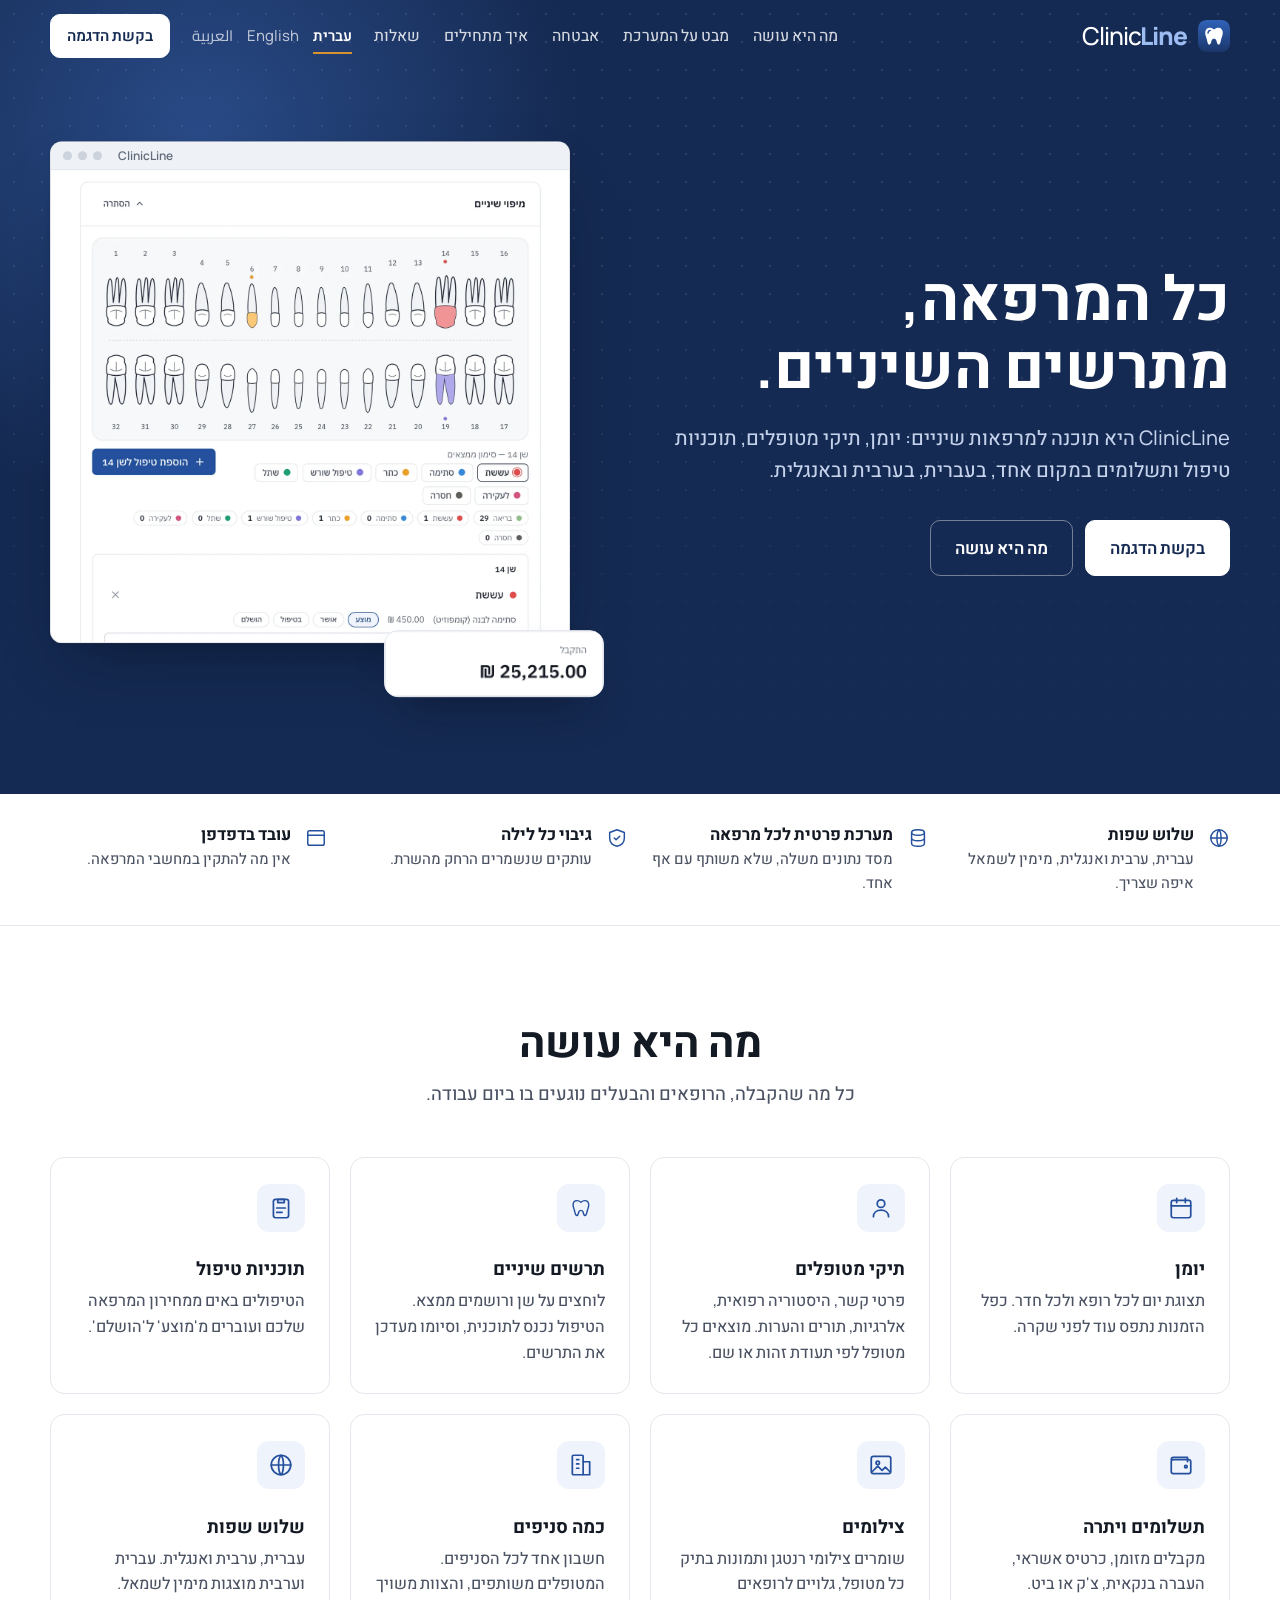
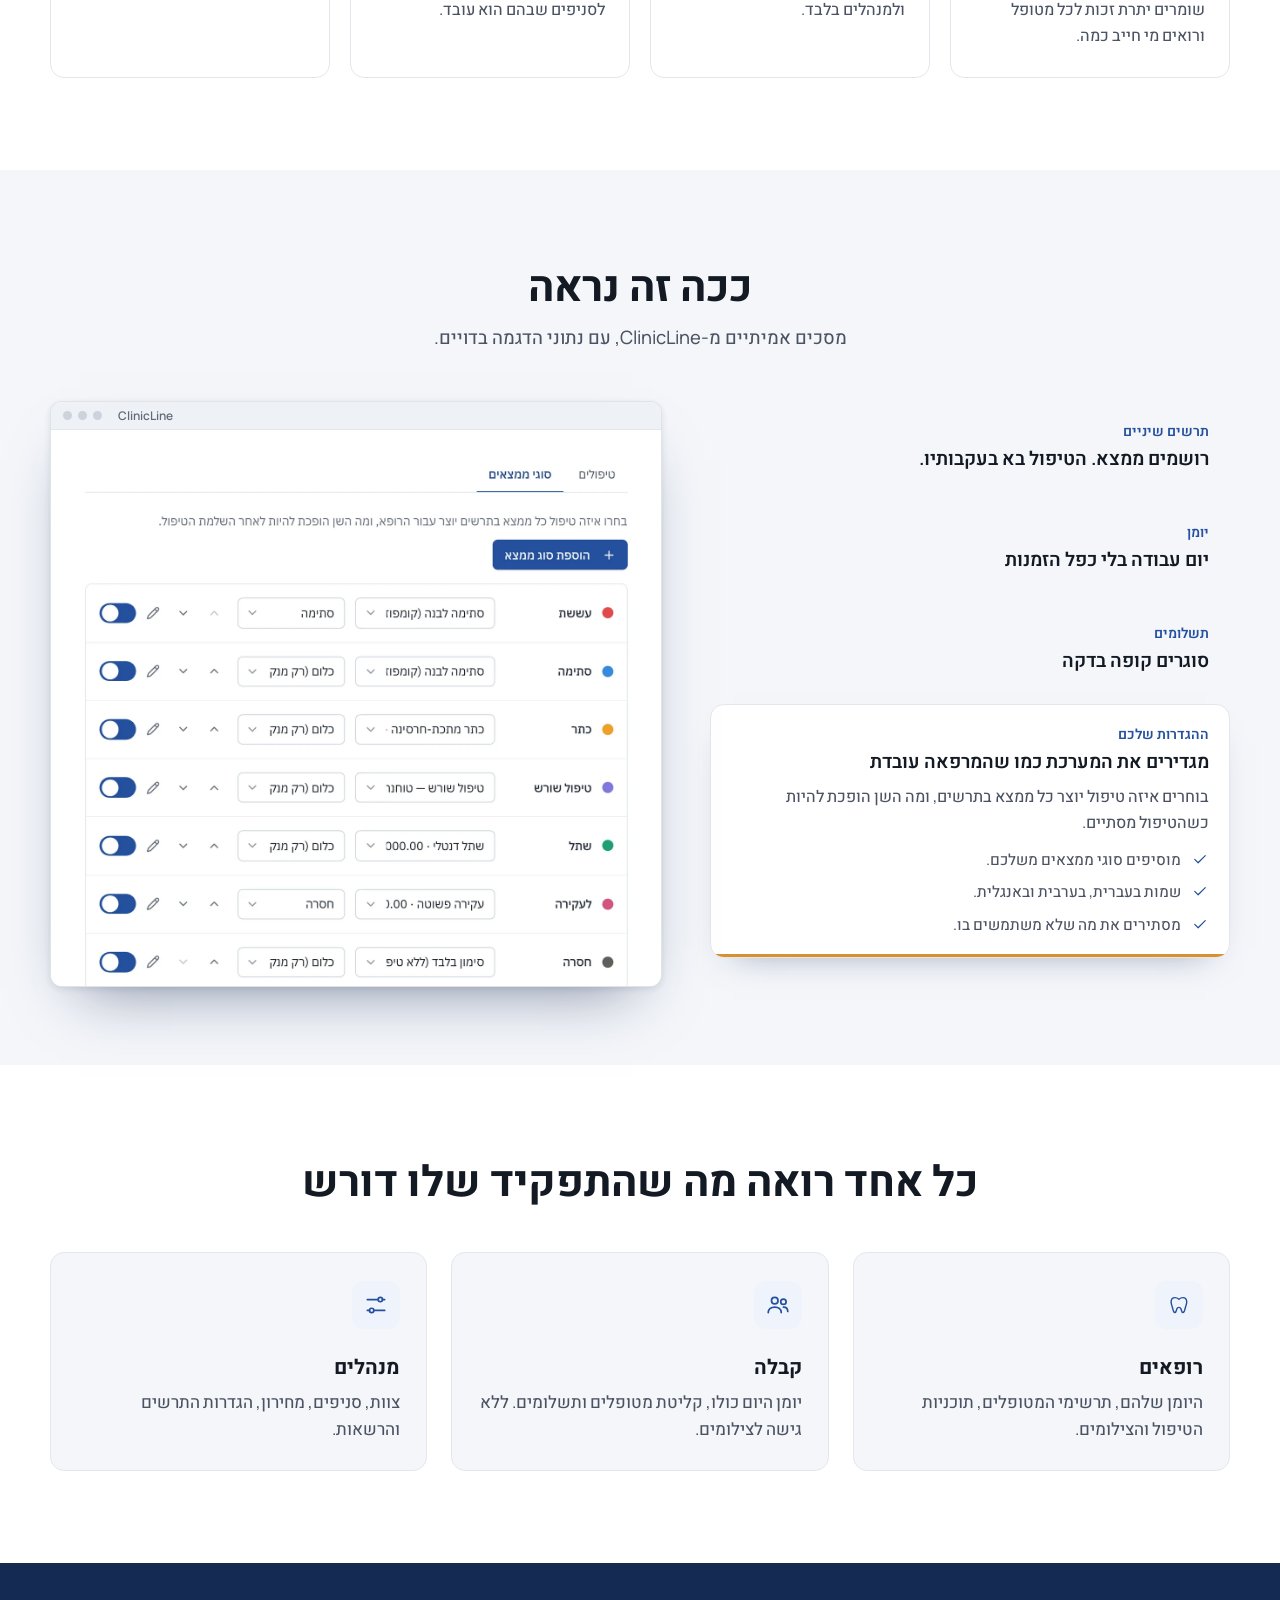
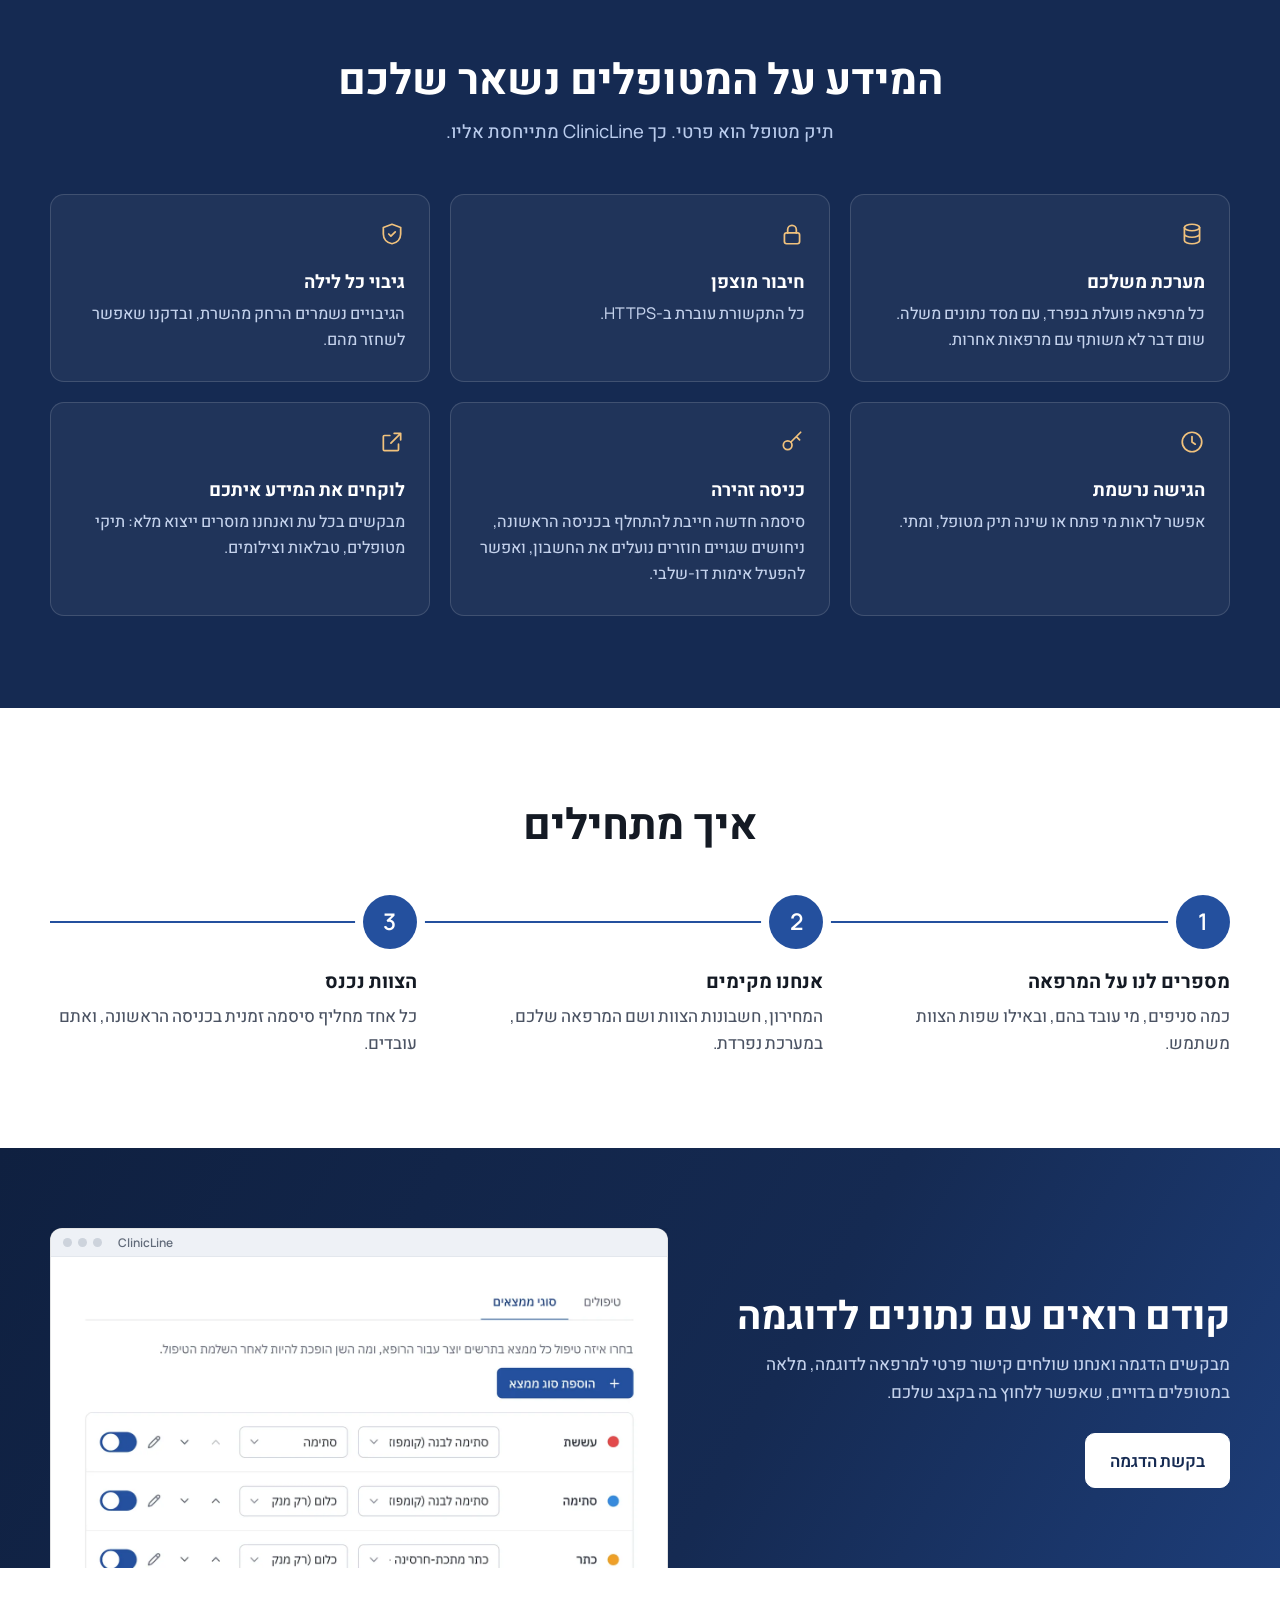
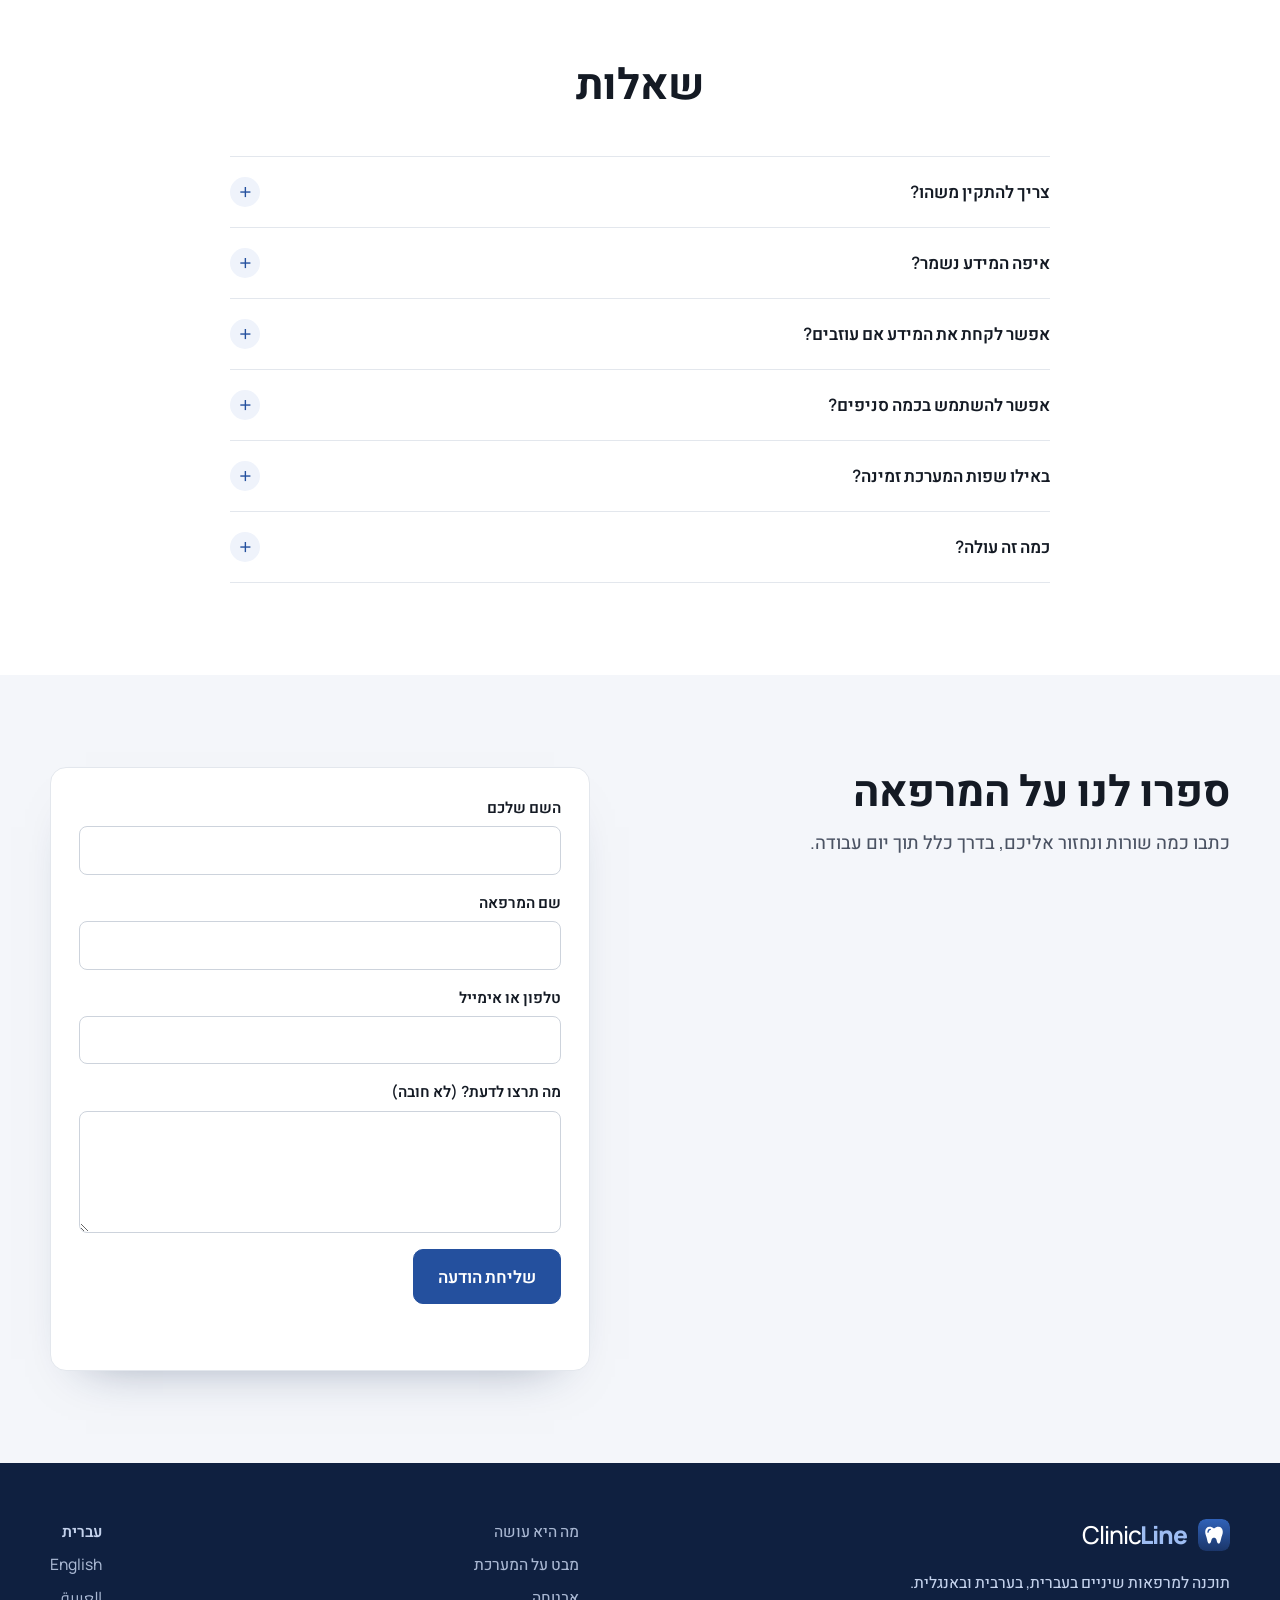
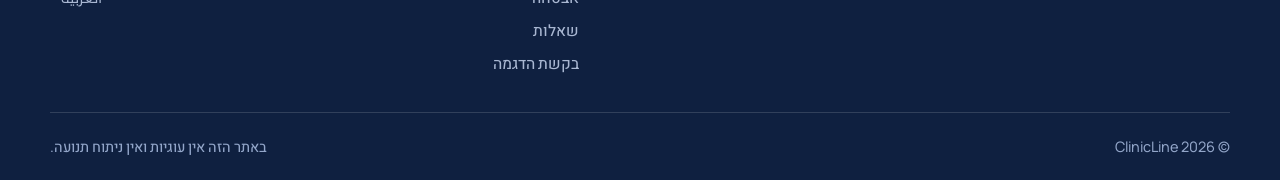
==== commit 3163100b: "Fix the look: readable screenshots, Manrope/Heebo/Cairo type, ClinicLine wordmark Co-Authored-By: Cl" ====
--- a/index.html
+++ b/index.html
@@ -19,7 +19,8 @@
   <meta name="twitter:card" content="summary_large_image">
   <meta name="theme-color" content="#152a52">
   <link rel="icon" href="assets/icon.svg" type="image/svg+xml">
-  <link rel="preload" href="assets/fonts/ibm-plex-sans-600.woff2" as="font" type="font/woff2" crossorigin>
+  <link rel="preload" href="assets/fonts/manrope.woff2" as="font" type="font/woff2" crossorigin>
+  <link rel="preload" href="assets/fonts/heebo.woff2" as="font" type="font/woff2" crossorigin>
   <link rel="preload" href="assets/shots/he-patient.webp" as="image" type="image/webp">
   <link rel="stylesheet" href="assets/fonts.css">
   <link rel="stylesheet" href="assets/style.css">
@@ -30,7 +31,7 @@
   <a class="skip" href="#main">דילוג לתוכן</a>
   <header class="top" id="top">
     <div class="wrap top-row">
-      <a class="brand" href=""><img src="assets/icon.svg" alt="" width="30" height="30"><span>ClinicLine</span></a>
+      <a class="brand" href=""><img src="assets/icon.svg" alt="" width="32" height="32"><span class="wm"><span class="wm-a">Clinic</span><span class="wm-b">Line</span></span></a>
       <nav class="nav" aria-label="תפריט">
         <a href="#features">מה היא עושה</a>
         <a href="#tour">מבט על המערכת</a>
@@ -55,13 +56,8 @@
           </p>
         </div>
         <div class="stage rise" style="--d:200ms" id="stage">
-          <figure class="frame frame-main"><div class="frame-bar" dir="ltr"><i></i><i></i><i></i><span>ClinicLine</span></div><img src="assets/shots/he-patient.webp" width="1800" height="1475" alt="מסך מטופל ב-ClinicLine עם תרשים השיניים וטיפול שממתין לאישור" fetchpriority="high"></figure>
-          <figure class="frame frame-side"><div class="frame-bar" dir="ltr"><i></i><i></i><i></i><span>ClinicLine</span></div><img src="assets/shots/he-schedule.webp" width="1800" height="1125" alt="יומן יומי ב-ClinicLine עם החדרים זה לצד זה" loading="lazy" decoding="async"></figure>
-          <div class="callout" id="callout" aria-hidden="true">
-            <span class="callout-title">שן 14</span>
-            <span class="callout-name">סתימה לבנה (קומפוזיט)</span>
-            <span class="callout-row"><b>₪450</b><span class="callout-chip" data-state="proposed">מוצע</span></span>
-          </div>
+          <figure class="frame frame-main"><div class="frame-bar" dir="ltr"><i></i><i></i><i></i><span>ClinicLine</span></div><img src="assets/shots/he-patient.webp" width="1400" height="1276" alt="מסך מטופל ב-ClinicLine עם תרשים השיניים וטיפול שממתין לאישור" fetchpriority="high"></figure>
+          <figure class="stat-card"><img src="assets/shots/he-card.webp" width="918" height="276" alt="סך התקבולים החודש ב-ClinicLine" loading="lazy" decoding="async"></figure>
         </div>
       </div>
     </section>
@@ -81,8 +77,8 @@
       <div class="wrap">
         <div class="section-head" data-reveal><h2>ככה זה נראה</h2><p>מסכים אמיתיים מ-ClinicLine, עם נתוני הדגמה בדויים.</p></div>
         <div class="tour" id="tour-ui" data-reveal>
-          <div class="tour-tabs" role="tablist" aria-orientation="vertical"><button type="button" role="tab" id="tab-0" aria-selected="true" aria-controls="panel-0" tabindex="0" class="tour-tab is-on" data-i="0"><span class="tour-tab-name">תרשים שיניים</span><span class="tour-tab-title">רושמים ממצא. הטיפול בא בעקבותיו.</span><span class="tour-tab-more"><span class="tour-more-in"><span class="tour-d">לוחצים על שן ובוחרים ממצא. ClinicLine מוסיפה את הטיפול לתוכנית של הרופא, במחיר מהמחירון שלכם.</span><ul><li><svg class="ico ico-sm" viewBox="0 0 24 24" fill="none" stroke="currentColor" stroke-width="1.6" stroke-linecap="round" stroke-linejoin="round" aria-hidden="true"><path d="m5 12.5 4.5 4.5L19 7.5"/></svg><span>מקדמים אותו מ'מוצע' ל'הושלם' באותו מסך.</span></li><li><svg class="ico ico-sm" viewBox="0 0 24 24" fill="none" stroke="currentColor" stroke-width="1.6" stroke-linecap="round" stroke-linejoin="round" aria-hidden="true"><path d="m5 12.5 4.5 4.5L19 7.5"/></svg><span>השלמת סתימה או עקירה מעדכנת את התרשים לבד.</span></li><li><svg class="ico ico-sm" viewBox="0 0 24 24" fill="none" stroke="currentColor" stroke-width="1.6" stroke-linecap="round" stroke-linejoin="round" aria-hidden="true"><path d="m5 12.5 4.5 4.5L19 7.5"/></svg><span>מוסיפים משטח והערות בלי לעזוב את השן.</span></li></ul></span></span><span class="tour-bar" aria-hidden="true"></span></button><button type="button" role="tab" id="tab-1" aria-selected="false" aria-controls="panel-1" tabindex="-1" class="tour-tab" data-i="1"><span class="tour-tab-name">יומן</span><span class="tour-tab-title">יום עבודה בלי כפל הזמנות</span><span class="tour-tab-more"><span class="tour-more-in"><span class="tour-d">כל הרופאים והחדרים זה לצד זה. בכל תור רואים מי מגיע, אצל מי ולמה.</span><ul><li><svg class="ico ico-sm" viewBox="0 0 24 24" fill="none" stroke="currentColor" stroke-width="1.6" stroke-linecap="round" stroke-linejoin="round" aria-hidden="true"><path d="m5 12.5 4.5 4.5L19 7.5"/></svg><span>התנגשויות נתפסות לפני השמירה.</span></li><li><svg class="ico ico-sm" viewBox="0 0 24 24" fill="none" stroke="currentColor" stroke-width="1.6" stroke-linecap="round" stroke-linejoin="round" aria-hidden="true"><path d="m5 12.5 4.5 4.5L19 7.5"/></svg><span>תורים שהושלמו או שלא הגיעו מסומנים במבט אחד.</span></li><li><svg class="ico ico-sm" viewBox="0 0 24 24" fill="none" stroke="currentColor" stroke-width="1.6" stroke-linecap="round" stroke-linejoin="round" aria-hidden="true"><path d="m5 12.5 4.5 4.5L19 7.5"/></svg><span>לוחצים על משבצת פנויה כדי לקבוע תור.</span></li></ul></span></span><span class="tour-bar" aria-hidden="true"></span></button><button type="button" role="tab" id="tab-2" aria-selected="false" aria-controls="panel-2" tabindex="-1" class="tour-tab" data-i="2"><span class="tour-tab-name">ההגדרות שלכם</span><span class="tour-tab-title">מגדירים את המערכת כמו שהמרפאה עובדת</span><span class="tour-tab-more"><span class="tour-more-in"><span class="tour-d">בוחרים איזה טיפול יוצר כל ממצא בתרשים, ומה השן הופכת להיות כשהטיפול מסתיים.</span><ul><li><svg class="ico ico-sm" viewBox="0 0 24 24" fill="none" stroke="currentColor" stroke-width="1.6" stroke-linecap="round" stroke-linejoin="round" aria-hidden="true"><path d="m5 12.5 4.5 4.5L19 7.5"/></svg><span>מוסיפים סוגי ממצאים משלכם.</span></li><li><svg class="ico ico-sm" viewBox="0 0 24 24" fill="none" stroke="currentColor" stroke-width="1.6" stroke-linecap="round" stroke-linejoin="round" aria-hidden="true"><path d="m5 12.5 4.5 4.5L19 7.5"/></svg><span>שמות בעברית, בערבית ובאנגלית.</span></li><li><svg class="ico ico-sm" viewBox="0 0 24 24" fill="none" stroke="currentColor" stroke-width="1.6" stroke-linecap="round" stroke-linejoin="round" aria-hidden="true"><path d="m5 12.5 4.5 4.5L19 7.5"/></svg><span>מסתירים את מה שלא משתמשים בו.</span></li></ul></span></span><span class="tour-bar" aria-hidden="true"></span></button></div>
-          <div class="tour-stage"><div role="tabpanel" id="panel-0" aria-labelledby="tab-0" class="tour-shot is-on"><figure class="frame "><div class="frame-bar" dir="ltr"><i></i><i></i><i></i><span>ClinicLine</span></div><img src="assets/shots/he-patient.webp" width="1800" height="1475" alt="מסך מטופל ב-ClinicLine עם תרשים השיניים וטיפול שממתין לאישור" loading="lazy" decoding="async"></figure></div><div role="tabpanel" id="panel-1" aria-labelledby="tab-1" class="tour-shot"><figure class="frame "><div class="frame-bar" dir="ltr"><i></i><i></i><i></i><span>ClinicLine</span></div><img src="assets/shots/he-schedule.webp" width="1800" height="1125" alt="יומן יומי ב-ClinicLine עם החדרים זה לצד זה" loading="lazy" decoding="async"></figure></div><div role="tabpanel" id="panel-2" aria-labelledby="tab-2" class="tour-shot"><figure class="frame "><div class="frame-bar" dir="ltr"><i></i><i></i><i></i><span>ClinicLine</span></div><img src="assets/shots/he-types.webp" width="1800" height="1125" alt="מסך הגדרות סוגי הממצאים בתרשים ב-ClinicLine" loading="lazy" decoding="async"></figure></div></div>
+          <div class="tour-tabs" role="tablist" aria-orientation="vertical"><button type="button" role="tab" id="tab-0" aria-selected="true" aria-controls="panel-0" tabindex="0" class="tour-tab is-on" data-i="0"><span class="tour-tab-name">תרשים שיניים</span><span class="tour-tab-title">רושמים ממצא. הטיפול בא בעקבותיו.</span><span class="tour-tab-more"><span class="tour-more-in"><span class="tour-d">לוחצים על שן ובוחרים ממצא. ClinicLine מוסיפה את הטיפול לתוכנית של הרופא, במחיר מהמחירון שלכם.</span><ul><li><svg class="ico ico-sm" viewBox="0 0 24 24" fill="none" stroke="currentColor" stroke-width="1.6" stroke-linecap="round" stroke-linejoin="round" aria-hidden="true"><path d="m5 12.5 4.5 4.5L19 7.5"/></svg><span>מקדמים אותו מ'מוצע' ל'הושלם' באותו מסך.</span></li><li><svg class="ico ico-sm" viewBox="0 0 24 24" fill="none" stroke="currentColor" stroke-width="1.6" stroke-linecap="round" stroke-linejoin="round" aria-hidden="true"><path d="m5 12.5 4.5 4.5L19 7.5"/></svg><span>השלמת סתימה או עקירה מעדכנת את התרשים לבד.</span></li><li><svg class="ico ico-sm" viewBox="0 0 24 24" fill="none" stroke="currentColor" stroke-width="1.6" stroke-linecap="round" stroke-linejoin="round" aria-hidden="true"><path d="m5 12.5 4.5 4.5L19 7.5"/></svg><span>מוסיפים משטח והערות בלי לעזוב את השן.</span></li></ul></span></span><span class="tour-bar" aria-hidden="true"></span></button><button type="button" role="tab" id="tab-1" aria-selected="false" aria-controls="panel-1" tabindex="-1" class="tour-tab" data-i="1"><span class="tour-tab-name">יומן</span><span class="tour-tab-title">יום עבודה בלי כפל הזמנות</span><span class="tour-tab-more"><span class="tour-more-in"><span class="tour-d">כל הרופאים והחדרים זה לצד זה. בכל תור רואים מי מגיע, אצל מי ולמה.</span><ul><li><svg class="ico ico-sm" viewBox="0 0 24 24" fill="none" stroke="currentColor" stroke-width="1.6" stroke-linecap="round" stroke-linejoin="round" aria-hidden="true"><path d="m5 12.5 4.5 4.5L19 7.5"/></svg><span>התנגשויות נתפסות לפני השמירה.</span></li><li><svg class="ico ico-sm" viewBox="0 0 24 24" fill="none" stroke="currentColor" stroke-width="1.6" stroke-linecap="round" stroke-linejoin="round" aria-hidden="true"><path d="m5 12.5 4.5 4.5L19 7.5"/></svg><span>תורים שהושלמו או שלא הגיעו מסומנים במבט אחד.</span></li><li><svg class="ico ico-sm" viewBox="0 0 24 24" fill="none" stroke="currentColor" stroke-width="1.6" stroke-linecap="round" stroke-linejoin="round" aria-hidden="true"><path d="m5 12.5 4.5 4.5L19 7.5"/></svg><span>לוחצים על משבצת פנויה כדי לקבוע תור.</span></li></ul></span></span><span class="tour-bar" aria-hidden="true"></span></button><button type="button" role="tab" id="tab-2" aria-selected="false" aria-controls="panel-2" tabindex="-1" class="tour-tab" data-i="2"><span class="tour-tab-name">תשלומים</span><span class="tour-tab-title">סוגרים קופה בדקה</span><span class="tour-tab-more"><span class="tour-more-in"><span class="tour-d">רואים מה נכנס היום, השבוע או החודש, מפוצל לפי מזומן, אשראי, העברה, צ'ק וביט.</span><ul><li><svg class="ico ico-sm" viewBox="0 0 24 24" fill="none" stroke="currentColor" stroke-width="1.6" stroke-linecap="round" stroke-linejoin="round" aria-hidden="true"><path d="m5 12.5 4.5 4.5L19 7.5"/></svg><span>כל תשלום קשור למטופל ולטיפול.</span></li><li><svg class="ico ico-sm" viewBox="0 0 24 24" fill="none" stroke="currentColor" stroke-width="1.6" stroke-linecap="round" stroke-linejoin="round" aria-hidden="true"><path d="m5 12.5 4.5 4.5L19 7.5"/></svg><span>יתרות זכות של מטופלים נרשמות, ורואים מי חייב כמה.</span></li><li><svg class="ico ico-sm" viewBox="0 0 24 24" fill="none" stroke="currentColor" stroke-width="1.6" stroke-linecap="round" stroke-linejoin="round" aria-hidden="true"><path d="m5 12.5 4.5 4.5L19 7.5"/></svg><span>מדפיסים את סיכום היום.</span></li></ul></span></span><span class="tour-bar" aria-hidden="true"></span></button><button type="button" role="tab" id="tab-3" aria-selected="false" aria-controls="panel-3" tabindex="-1" class="tour-tab" data-i="3"><span class="tour-tab-name">ההגדרות שלכם</span><span class="tour-tab-title">מגדירים את המערכת כמו שהמרפאה עובדת</span><span class="tour-tab-more"><span class="tour-more-in"><span class="tour-d">בוחרים איזה טיפול יוצר כל ממצא בתרשים, ומה השן הופכת להיות כשהטיפול מסתיים.</span><ul><li><svg class="ico ico-sm" viewBox="0 0 24 24" fill="none" stroke="currentColor" stroke-width="1.6" stroke-linecap="round" stroke-linejoin="round" aria-hidden="true"><path d="m5 12.5 4.5 4.5L19 7.5"/></svg><span>מוסיפים סוגי ממצאים משלכם.</span></li><li><svg class="ico ico-sm" viewBox="0 0 24 24" fill="none" stroke="currentColor" stroke-width="1.6" stroke-linecap="round" stroke-linejoin="round" aria-hidden="true"><path d="m5 12.5 4.5 4.5L19 7.5"/></svg><span>שמות בעברית, בערבית ובאנגלית.</span></li><li><svg class="ico ico-sm" viewBox="0 0 24 24" fill="none" stroke="currentColor" stroke-width="1.6" stroke-linecap="round" stroke-linejoin="round" aria-hidden="true"><path d="m5 12.5 4.5 4.5L19 7.5"/></svg><span>מסתירים את מה שלא משתמשים בו.</span></li></ul></span></span><span class="tour-bar" aria-hidden="true"></span></button></div>
+          <div class="tour-stage"><div role="tabpanel" id="panel-0" aria-labelledby="tab-0" class="tour-shot is-on"><figure class="frame "><div class="frame-bar" dir="ltr"><i></i><i></i><i></i><span>ClinicLine</span></div><img src="assets/shots/he-patient.webp" width="1400" height="1276" alt="מסך מטופל ב-ClinicLine עם תרשים השיניים וטיפול שממתין לאישור" loading="lazy" decoding="async"></figure></div><div role="tabpanel" id="panel-1" aria-labelledby="tab-1" class="tour-shot"><figure class="frame "><div class="frame-bar" dir="ltr"><i></i><i></i><i></i><span>ClinicLine</span></div><img src="assets/shots/he-schedule.webp" width="1400" height="1276" alt="יומן יומי ב-ClinicLine עם החדרים זה לצד זה" loading="lazy" decoding="async"></figure></div><div role="tabpanel" id="panel-2" aria-labelledby="tab-2" class="tour-shot"><figure class="frame "><div class="frame-bar" dir="ltr"><i></i><i></i><i></i><span>ClinicLine</span></div><img src="assets/shots/he-payments.webp" width="1400" height="1276" alt="מסך התשלומים ב-ClinicLine עם סיכומים לפי אמצעי תשלום" loading="lazy" decoding="async"></figure></div><div role="tabpanel" id="panel-3" aria-labelledby="tab-3" class="tour-shot"><figure class="frame "><div class="frame-bar" dir="ltr"><i></i><i></i><i></i><span>ClinicLine</span></div><img src="assets/shots/he-types.webp" width="1400" height="1276" alt="מסך הגדרות סוגי הממצאים בתרשים ב-ClinicLine" loading="lazy" decoding="async"></figure></div></div>
         </div>
       </div>
     </section>
@@ -111,7 +107,7 @@
     <section class="demo" id="demo">
       <div class="wrap demo-grid">
         <div data-reveal><h2>קודם רואים עם נתונים לדוגמה</h2><p>מבקשים הדגמה ואנחנו שולחים קישור פרטי למרפאה לדוגמה, מלאה במטופלים בדויים, שאפשר ללחוץ בה בקצב שלכם.</p><p><a class="btn btn-light" href="#contact">בקשת הדגמה</a></p></div>
-        <div class="demo-peek" data-reveal style="--d:120ms"><figure class="frame "><div class="frame-bar" dir="ltr"><i></i><i></i><i></i><span>ClinicLine</span></div><img src="assets/shots/he-types.webp" width="1800" height="1125" alt="מסך הגדרות סוגי הממצאים בתרשים ב-ClinicLine" loading="lazy" decoding="async"></figure></div>
+        <div class="demo-peek" data-reveal style="--d:120ms"><figure class="frame "><div class="frame-bar" dir="ltr"><i></i><i></i><i></i><span>ClinicLine</span></div><img src="assets/shots/he-types.webp" width="1400" height="1276" alt="מסך הגדרות סוגי הממצאים בתרשים ב-ClinicLine" loading="lazy" decoding="async"></figure></div>
       </div>
     </section>
 
@@ -140,7 +136,7 @@
 
   <footer class="foot">
     <div class="wrap foot-grid">
-      <div class="foot-brand"><a class="brand" href=""><img src="assets/icon.svg" alt="" width="30" height="30"><span>ClinicLine</span></a><p>תוכנה למרפאות שיניים בעברית, בערבית ובאנגלית.</p></div>
+      <div class="foot-brand"><a class="brand" href=""><img src="assets/icon.svg" alt="" width="32" height="32"><span class="wm"><span class="wm-a">Clinic</span><span class="wm-b">Line</span></span></a><p>תוכנה למרפאות שיניים בעברית, בערבית ובאנגלית.</p></div>
       <nav class="foot-nav" aria-label="תפריט">
         <a href="#features">מה היא עושה</a><a href="#tour">מבט על המערכת</a><a href="#security">אבטחה</a><a href="#faq">שאלות</a><a href="#contact">בקשת הדגמה</a>
       </nav>
@@ -149,7 +145,7 @@
     <div class="wrap foot-row"><span>© 2026 ClinicLine</span><span>באתר הזה אין עוגיות ואין ניתוח תנועה.</span></div>
   </footer>
 
-  <script type="application/json" id="strings">{"lang":"he","contact":{"title":"ספרו לנו על המרפאה","intro":"כתבו כמה שורות ונחזור אליכם, בדרך כלל תוך יום עבודה.","name":"השם שלכם","clinic":"שם המרפאה","reach":"טלפון או אימייל","message":"מה תרצו לדעת? (לא חובה)","send":"שליחת הודעה","sending":"שולח…","thanks":"תודה, ההודעה התקבלה ונחזור אליכם.","error":"ההודעה לא נשלחה. בדקו את החיבור ונסו שוב.","mailNote":"תוכנת הדואר שלכם תיפתח עם הודעה מוכנה לשליחה.","required":"נא למלא שם וטלפון או אימייל."},"callout":{"title":"שן 14","name":"סתימה לבנה (קומפוזיט)","price":"₪450","proposed":"מוצע","completed":"הושלם"}}</script>
+  <script type="application/json" id="strings">{"lang":"he","contact":{"title":"ספרו לנו על המרפאה","intro":"כתבו כמה שורות ונחזור אליכם, בדרך כלל תוך יום עבודה.","name":"השם שלכם","clinic":"שם המרפאה","reach":"טלפון או אימייל","message":"מה תרצו לדעת? (לא חובה)","send":"שליחת הודעה","sending":"שולח…","thanks":"תודה, ההודעה התקבלה ונחזור אליכם.","error":"ההודעה לא נשלחה. בדקו את החיבור ונסו שוב.","mailNote":"תוכנת הדואר שלכם תיפתח עם הודעה מוכנה לשליחה.","required":"נא למלא שם וטלפון או אימייל."}}</script>
   <script src="assets/config.js"></script>
   <script src="assets/app.js" defer></script>
   <script src="assets/form.js" defer></script>
--- a/assets/fonts.css
+++ b/assets/fonts.css
@@ -1,6 +1,3 @@
-@font-face{font-family:'IBM Plex Sans';font-style:normal;font-weight:400;font-display:swap;src:url(fonts/ibm-plex-sans-400.woff2) format('woff2');unicode-range:U+0000-00FF, U+0131, U+0152-0153, U+02BB-02BC, U+02C6, U+02DA, U+02DC, U+0304, U+0308, U+0329, U+2000-206F, U+20AC, U+2122, U+2191, U+2193, U+2212, U+2215, U+FEFF, U+FFFD}
-@font-face{font-family:'IBM Plex Sans';font-style:normal;font-weight:600;font-display:swap;src:url(fonts/ibm-plex-sans-600.woff2) format('woff2');unicode-range:U+0000-00FF, U+0131, U+0152-0153, U+02BB-02BC, U+02C6, U+02DA, U+02DC, U+0304, U+0308, U+0329, U+2000-206F, U+20AC, U+2122, U+2191, U+2193, U+2212, U+2215, U+FEFF, U+FFFD}
-@font-face{font-family:'IBM Plex Sans Hebrew';font-style:normal;font-weight:400;font-display:swap;src:url(fonts/ibm-plex-sans-hebrew-400.woff2) format('woff2');unicode-range:U+0307-0308, U+0590-05FF, U+200C-2010, U+20AA, U+25CC, U+FB1D-FB4F}
-@font-face{font-family:'IBM Plex Sans Hebrew';font-style:normal;font-weight:600;font-display:swap;src:url(fonts/ibm-plex-sans-hebrew-600.woff2) format('woff2');unicode-range:U+0307-0308, U+0590-05FF, U+200C-2010, U+20AA, U+25CC, U+FB1D-FB4F}
-@font-face{font-family:'IBM Plex Sans Arabic';font-style:normal;font-weight:400;font-display:swap;src:url(fonts/ibm-plex-sans-arabic-400.woff2) format('woff2');unicode-range:U+0600-06FF, U+0750-077F, U+0870-0891, U+0897-08E1, U+08E3-08FF, U+200C-200E, U+2010-2011, U+204F, U+2E41, U+FB50-FDFF, U+FE70-FE74, U+FE76-FEFC, U+102E0-102FB, U+10E60-10E7E, U+10EC2-10EC7, U+10EC9-10EEE, U+10EF0-10EFF, U+1EE00-1EE03, U+1EE05-1EE1F, U+1EE21-1EE22, U+1EE24, U+1EE27, U+1EE29-1EE32, U+1EE34-1EE37, U+1EE39, U+1EE3B, U+1EE42, U+1EE47, U+1EE49, U+1EE4B, U+1EE4D-1EE4F, U+1EE51-1EE52, U+1EE54, U+1EE57, U+1EE59, U+1EE5B, U+1EE5D, U+1EE5F, U+1EE61-1EE62, U+1EE64, U+1EE67-1EE6A, U+1EE6C-1EE72, U+1EE74-1EE77, U+1EE79-1EE7C, U+1EE7E, U+1EE80-1EE89, U+1EE8B-1EE9B, U+1EEA1-1EEA3, U+1EEA5-1EEA9, U+1EEAB-1EEBB, U+1EEF0-1EEF1}
-@font-face{font-family:'IBM Plex Sans Arabic';font-style:normal;font-weight:600;font-display:swap;src:url(fonts/ibm-plex-sans-arabic-600.woff2) format('woff2');unicode-range:U+0600-06FF, U+0750-077F, U+0870-0891, U+0897-08E1, U+08E3-08FF, U+200C-200E, U+2010-2011, U+204F, U+2E41, U+FB50-FDFF, U+FE70-FE74, U+FE76-FEFC, U+102E0-102FB, U+10E60-10E7E, U+10EC2-10EC7, U+10EC9-10EEE, U+10EF0-10EFF, U+1EE00-1EE03, U+1EE05-1EE1F, U+1EE21-1EE22, U+1EE24, U+1EE27, U+1EE29-1EE32, U+1EE34-1EE37, U+1EE39, U+1EE3B, U+1EE42, U+1EE47, U+1EE49, U+1EE4B, U+1EE4D-1EE4F, U+1EE51-1EE52, U+1EE54, U+1EE57, U+1EE59, U+1EE5B, U+1EE5D, U+1EE5F, U+1EE61-1EE62, U+1EE64, U+1EE67-1EE6A, U+1EE6C-1EE72, U+1EE74-1EE77, U+1EE79-1EE7C, U+1EE7E, U+1EE80-1EE89, U+1EE8B-1EE9B, U+1EEA1-1EEA3, U+1EEA5-1EEA9, U+1EEAB-1EEBB, U+1EEF0-1EEF1}
+@font-face{font-family:'Manrope';font-style:normal;font-weight:400 800;font-display:swap;src:url(fonts/manrope.woff2) format('woff2');unicode-range:U+0000-00FF, U+0131, U+0152-0153, U+02BB-02BC, U+02C6, U+02DA, U+02DC, U+0304, U+0308, U+0329, U+2000-206F, U+20AC, U+2122, U+2191, U+2193, U+2212, U+2215, U+FEFF, U+FFFD}
+@font-face{font-family:'Heebo';font-style:normal;font-weight:400 800;font-display:swap;src:url(fonts/heebo.woff2) format('woff2');unicode-range:U+0307-0308, U+0590-05FF, U+200C-2010, U+20AA, U+25CC, U+FB1D-FB4F}
+@font-face{font-family:'Cairo';font-style:normal;font-weight:400 800;font-display:swap;src:url(fonts/cairo.woff2) format('woff2');unicode-range:U+0600-06FF, U+0750-077F, U+0870-0891, U+0897-08E1, U+08E3-08FF, U+200C-200E, U+2010-2011, U+204F, U+2E41, U+FB50-FDFF, U+FE70-FE74, U+FE76-FEFC, U+102E0-102FB, U+10E60-10E7E, U+10EC2-10EC7, U+10EC9-10EEE, U+10EF0-10EFF, U+1EE00-1EE03, U+1EE05-1EE1F, U+1EE21-1EE22, U+1EE24, U+1EE27, U+1EE29-1EE32, U+1EE34-1EE37, U+1EE39, U+1EE3B, U+1EE42, U+1EE47, U+1EE49, U+1EE4B, U+1EE4D-1EE4F, U+1EE51-1EE52, U+1EE54, U+1EE57, U+1EE59, U+1EE5B, U+1EE5D, U+1EE5F, U+1EE61-1EE62, U+1EE64, U+1EE67-1EE6A, U+1EE6C-1EE72, U+1EE74-1EE77, U+1EE79-1EE7C, U+1EE7E, U+1EE80-1EE89, U+1EE8B-1EE9B, U+1EEA1-1EEA3, U+1EEA5-1EEA9, U+1EEAB-1EEBB, U+1EEF0-1EEF1}
--- a/assets/style.css
+++ b/assets/style.css
@@ -16,22 +16,25 @@
   --amber: #d9902f;
   --amber-soft: #fbf1e2;
   --amber-ink: #85560f;
-  --font: 'IBM Plex Sans', 'IBM Plex Sans Hebrew', 'IBM Plex Sans Arabic', system-ui, 'Segoe UI', Arial, sans-serif;
+  --font: 'Manrope', 'Heebo', 'Cairo', system-ui, 'Segoe UI', Arial, sans-serif;
+  --head: 800;
   --wrap: 1180px;
   --ease: cubic-bezier(0.2, 0.7, 0.2, 1);
   --flip: 1; /* -1 in right-to-left, for the tilted hero frames */
 }
-[dir='rtl'] { --flip: -1; }
+[dir='rtl'] { --flip: -1; --head: 700; }
 
 * { box-sizing: border-box; }
 html { font-size: 106.25%; scroll-behavior: smooth; scroll-padding-top: 84px; -webkit-text-size-adjust: 100%; }
-body { margin: 0; font-family: var(--font); color: var(--ink); background: #fff; line-height: 1.6; font-feature-settings: 'kern', 'liga'; overflow-x: hidden; }
+body { margin: 0; font-family: var(--font); color: var(--ink); background: #fff; line-height: 1.6; font-feature-settings: 'kern', 'liga'; overflow-x: hidden; font-weight: 450; }
 img, svg { max-width: 100%; }
 a { color: var(--brand); }
 h1, h2, h3, p, ul, ol, figure { margin: 0; }
 ul, ol { padding: 0; list-style: none; }
-h1, h2, h3 { font-weight: 600; line-height: 1.15; }
-html[lang='en'] h1, html[lang='en'] h2 { letter-spacing: -0.02em; }
+h1, h2 { font-weight: var(--head); line-height: 1.12; text-wrap: balance; }
+h3 { font-weight: 700; line-height: 1.25; }
+html[lang='en'] h1, html[lang='en'] h2 { letter-spacing: -0.03em; }
+html[lang='en'] h3 { letter-spacing: -0.01em; }
 
 .wrap { width: min(var(--wrap), 100% - 40px); margin-inline: auto; }
 .skip { position: absolute; inset-inline-start: 12px; top: -60px; background: var(--deep); color: #fff; padding: 8px 14px; border-radius: 8px; z-index: 30; }
@@ -54,11 +57,15 @@
 /* Header: transparent on the hero, white once the page scrolls */
 .top { position: fixed; inset: 0 0 auto 0; z-index: 20; color: #fff; transition: background 0.3s, box-shadow 0.3s, color 0.3s; }
 .top.scrolled { background: rgba(255, 255, 255, 0.96); color: var(--ink); backdrop-filter: blur(10px); box-shadow: 0 1px 0 var(--line); }
-.top-row { display: flex; align-items: center; gap: 22px; min-height: 68px; flex-wrap: wrap; }
-.brand { display: inline-flex; align-items: center; gap: 10px; color: inherit; text-decoration: none; font-weight: 600; font-size: 1.15rem; margin-inline-end: auto; }
+.top-row { display: flex; align-items: center; gap: 22px; min-height: 72px; flex-wrap: wrap; }
+.brand { display: inline-flex; align-items: center; gap: 11px; color: inherit; text-decoration: none; margin-inline-end: auto; }
+.wm { display: inline-flex; direction: ltr; unicode-bidi: isolate; font-family: 'Manrope', system-ui, sans-serif; font-size: 1.45rem; line-height: 1; letter-spacing: -0.045em; }
+.wm-a { font-weight: 500; }
+.wm-b { font-weight: 800; color: #9dbcf2; transition: color 0.3s; }
+.top.scrolled .wm-b { color: var(--brand); }
 .brand img { border-radius: 8px; }
 .nav { display: flex; gap: 24px; }
-.nav a { color: inherit; opacity: 0.82; text-decoration: none; font-size: 0.93rem; padding: 6px 0; }
+.nav a { color: inherit; opacity: 0.82; text-decoration: none; font-size: 0.93rem; padding: 6px 0; white-space: nowrap; }
 .nav a:hover { opacity: 1; }
 .langs { display: flex; gap: 14px; font-size: 0.88rem; }
 .langs a { color: inherit; opacity: 0.7; text-decoration: none; padding: 6px 0; }
@@ -68,11 +75,11 @@
 .top.scrolled .btn-top { background: var(--brand); color: #fff; border-color: var(--brand); }
 
 /* Hero */
-.hero { position: relative; background: var(--deep); color: #fff; padding: 132px 0 120px; overflow: hidden; isolation: isolate; }
+.hero { position: relative; background: var(--deep); color: #fff; padding: 140px 0 96px; overflow: hidden; isolation: isolate; }
 .hero::before { content: ''; position: absolute; inset: 0; z-index: -1; background-image: radial-gradient(rgba(255, 255, 255, 0.11) 1px, transparent 1.2px); background-size: 28px 28px; -webkit-mask-image: linear-gradient(to bottom, #000 30%, transparent 95%); mask-image: linear-gradient(to bottom, #000 30%, transparent 95%); }
 .hero::after { content: ''; position: absolute; z-index: -1; width: 760px; height: 760px; inset-inline-end: -180px; top: -240px; background: radial-gradient(closest-side, rgba(62, 108, 190, 0.5), transparent); }
-.hero-grid { display: grid; grid-template-columns: minmax(0, 0.95fr) minmax(0, 1.05fr); gap: 56px; align-items: center; }
-.hero h1 { font-size: clamp(2.3rem, 4.8vw, 3.6rem); max-width: 13em; }
+.hero-grid { display: grid; grid-template-columns: minmax(0, 1fr) minmax(0, 520px); gap: 72px; align-items: center; }
+.hero h1 { font-size: clamp(2.4rem, 4.8vw, 3.7rem); max-width: 12.5em; }
 .lead { margin-top: 22px; font-size: 1.18rem; color: #c4d2ec; max-width: 32em; }
 .hero-actions { margin-top: 34px; display: flex; gap: 12px; flex-wrap: wrap; }
 
@@ -80,23 +87,15 @@
 .frame { background: #fff; border-radius: 12px; overflow: hidden; border: 1px solid rgba(20, 26, 36, 0.12); box-shadow: 0 30px 60px -28px rgba(8, 18, 40, 0.7), 0 2px 6px rgba(8, 18, 40, 0.12); }
 .frame-bar { display: flex; align-items: center; gap: 6px; height: 28px; padding-inline: 12px; background: #eef1f6; border-bottom: 1px solid var(--line); }
 .frame-bar i { width: 9px; height: 9px; border-radius: 50%; background: #cdd3dc; }
-.frame-bar span { margin-inline-start: 10px; font-size: 0.7rem; color: var(--faint); }
+.frame-bar span { margin-inline-start: 10px; font-size: 0.7rem; font-weight: 600; color: var(--faint); }
 .frame img { display: block; width: 100%; height: auto; }
 
-.stage { position: relative; padding-bottom: 12%; perspective: 1800px; }
-.frame-main { transform: rotateY(calc(var(--flip) * -7deg)) rotateX(3deg) translateY(var(--py, 0px)); transform-origin: center; transition: transform 0.6s var(--ease); }
-.frame-main img { aspect-ratio: 16 / 11; object-fit: cover; object-position: top center; }
-.stage:hover .frame-main { transform: rotateY(calc(var(--flip) * -3deg)) rotateX(1deg) translateY(var(--py, 0px)); }
-.frame-side { position: absolute; width: 58%; inset-inline-start: -7%; bottom: 0; transform: translateY(calc(var(--py, 0px) * -0.6)); }
-.frame-side img { aspect-ratio: 16 / 9; object-fit: cover; object-position: top center; }
-.callout { position: absolute; inset-inline-end: -3%; top: 9%; z-index: 2; width: 220px; display: grid; gap: 4px; padding: 14px 16px; background: #fff; color: var(--ink); border-radius: 12px; box-shadow: 0 22px 40px -18px rgba(8, 18, 40, 0.65); border: 1px solid var(--line); animation: float 6s ease-in-out infinite; }
-.callout-title { font-size: 0.74rem; color: var(--faint); }
-.callout-name { font-weight: 600; font-size: 0.95rem; line-height: 1.3; }
-.callout-row { display: flex; align-items: center; justify-content: space-between; gap: 10px; margin-top: 4px; }
-.callout-row b { font-variant-numeric: tabular-nums; }
-.callout-chip { font-size: 0.74rem; font-weight: 600; border-radius: 999px; padding: 3px 11px; background: var(--amber-soft); color: var(--amber-ink); transition: background 0.4s, color 0.4s; }
-.callout-chip[data-state='completed'] { background: var(--soft); color: var(--brand-700); }
-@keyframes float { 0%, 100% { transform: translateY(0); } 50% { transform: translateY(-9px); } }
+.stage { position: relative; padding-bottom: 56px; }
+.frame-main { transform: translateY(var(--py, 0px)); }
+.frame-main img { aspect-ratio: 1400 / 1276; }
+.stat-card { position: absolute; inset-inline-start: -34px; bottom: 0; width: 220px; border-radius: 14px; overflow: hidden; background: #fff; border: 1px solid var(--line); box-shadow: 0 24px 44px -20px rgba(8, 18, 40, 0.7); transform: translateY(calc(var(--py, 0px) * -0.7)); }
+.stat-card img { display: block; width: 100%; height: auto; animation: float 7s ease-in-out infinite; }
+@keyframes float { 0%, 100% { transform: translateY(0); } 50% { transform: translateY(-6px); } }
 
 /* Hero entrance: one staggered rise, then still */
 .js .rise { opacity: 0; transform: translateY(18px); animation: rise 0.8s var(--ease) forwards; animation-delay: var(--d, 0ms); }
@@ -131,7 +130,7 @@
 .card p { margin-top: 8px; font-size: 0.95rem; color: var(--muted); }
 
 /* Product tour */
-.tour { display: grid; grid-template-columns: minmax(0, 0.8fr) minmax(0, 1.4fr); gap: 40px; align-items: start; }
+.tour { display: grid; grid-template-columns: minmax(0, 0.85fr) minmax(0, 1fr); gap: 48px; align-items: start; }
 .tour-tabs { display: grid; gap: 10px; }
 .tour-tab { position: relative; text-align: start; font: inherit; color: var(--ink); background: transparent; border: 1px solid transparent; border-radius: 14px; padding: 18px 20px 20px; cursor: pointer; overflow: hidden; transition: background 0.3s, border-color 0.3s, box-shadow 0.3s; }
 .tour-tab:hover { background: rgba(255, 255, 255, 0.7); }
@@ -152,11 +151,11 @@
 .tour.live.paused .tour-tab.is-on .tour-bar::after { animation-play-state: paused; }
 .tour.live.manual .tour-tab.is-on .tour-bar::after { animation: none; transform: scaleX(1); opacity: 0.35; }
 @keyframes fill { to { transform: scaleX(1); } }
-.tour-stage { position: relative; aspect-ratio: 16 / 11.4; }
+.tour-stage { position: relative; aspect-ratio: 1400 / 1308; }
 .tour-shot { position: absolute; inset: 0; opacity: 0; transform: translateY(14px) scale(0.985); transition: opacity 0.6s var(--ease), transform 0.8s var(--ease); pointer-events: none; }
 .tour-shot.is-on { opacity: 1; transform: none; pointer-events: auto; }
 .tour-shot .frame { box-shadow: 0 30px 60px -30px rgba(21, 42, 82, 0.55), 0 2px 6px rgba(21, 42, 82, 0.1); }
-.tour-shot img { aspect-ratio: 16 / 11; object-fit: cover; object-position: top center; }
+.tour-shot img { aspect-ratio: 1400 / 1276; }
 
 /* Roles */
 .roles { display: grid; grid-template-columns: repeat(3, minmax(0, 1fr)); gap: 24px; }
@@ -188,7 +187,7 @@
 .demo h2 { font-size: clamp(1.7rem, 3.2vw, 2.3rem); }
 .demo p { margin-top: 14px; color: #c4d2ec; max-width: 34em; }
 .demo p:last-child { margin-top: 28px; padding-bottom: 80px; }
-.demo-peek { height: 330px; overflow: hidden; align-self: end; }
+.demo-peek { height: 340px; overflow: hidden; align-self: end; }
 .demo-peek .frame { border-bottom: 0; border-radius: 12px 12px 0 0; }
 
 /* FAQ */
@@ -219,6 +218,7 @@
 .foot a { color: inherit; text-decoration: none; opacity: 0.85; }
 .foot a:hover { opacity: 1; text-decoration: underline; }
 .foot .brand { color: #fff; opacity: 1; }
+.foot .wm-b { color: #9dbcf2; }
 .foot-grid { display: grid; grid-template-columns: minmax(0, 1.4fr) minmax(0, 1fr) auto; gap: 40px; padding-bottom: 36px; }
 .foot-brand p { margin-top: 12px; max-width: 24em; }
 .foot-nav { display: grid; gap: 8px; align-content: start; }
@@ -240,19 +240,16 @@
   .roles, .steps { grid-template-columns: minmax(0, 1fr); gap: 28px; }
   .steps::before, .steps::after { display: none; }
   .section { padding-block: 64px; }
-  .stage { padding-bottom: 14%; }
+  .stage { max-width: 560px; }
   .frame-main { transform: none; }
-  .stage:hover .frame-main { transform: none; }
   .demo p:last-child { padding-bottom: 36px; }
   .demo-peek { height: 240px; }
-  .tour-stage { order: -1; }
+  .tour-stage { order: -1; max-width: 640px; }
   .foot-grid { grid-template-columns: minmax(0, 1fr); gap: 28px; }
 }
 @media (max-width: 600px) {
   .cards, .secs, .trust-list { grid-template-columns: minmax(0, 1fr); }
-  .callout { width: 190px; inset-inline-end: 0; top: -4%; }
-  .frame-side { display: none; }
-  .stage { padding-bottom: 0; }
+  .stat-card { width: 190px; inset-inline-start: -8px; }
   .hero { padding-bottom: 56px; }
   .btn-top { display: none; }
   .langs { gap: 10px; }
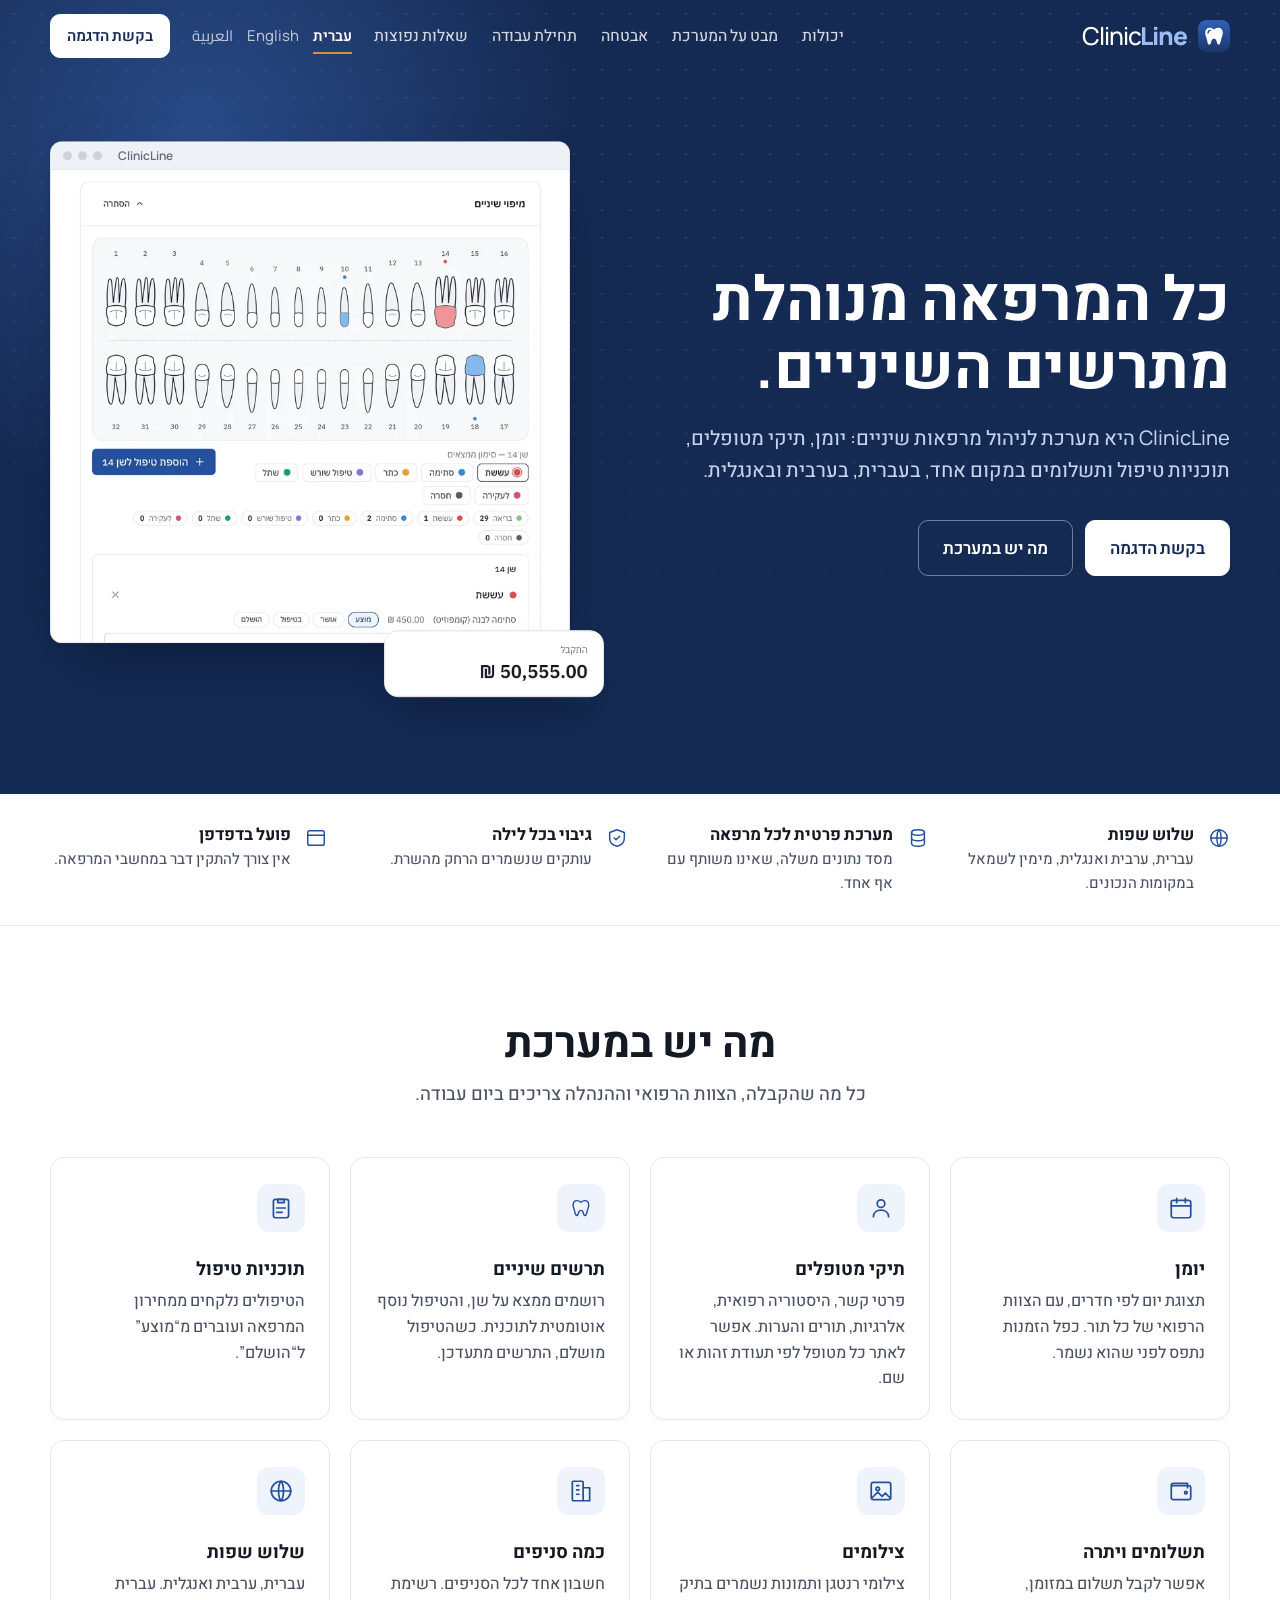
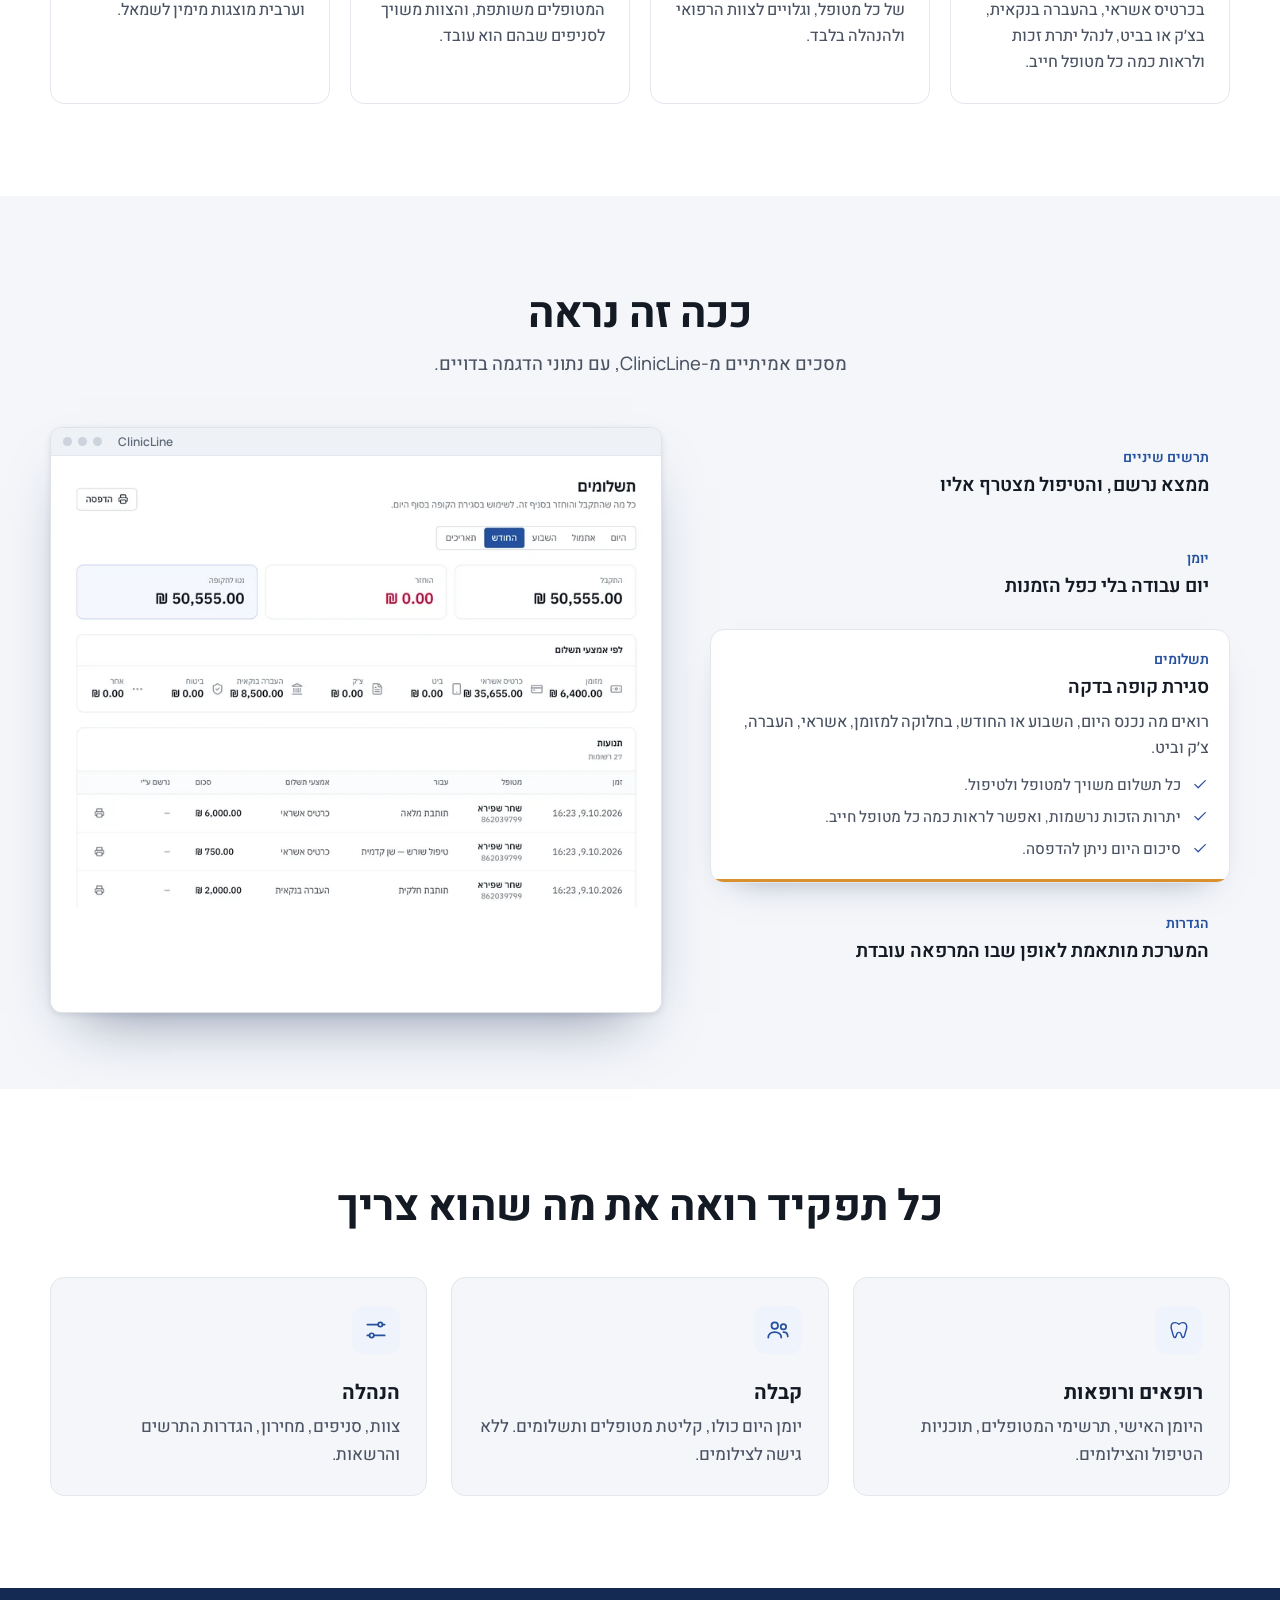
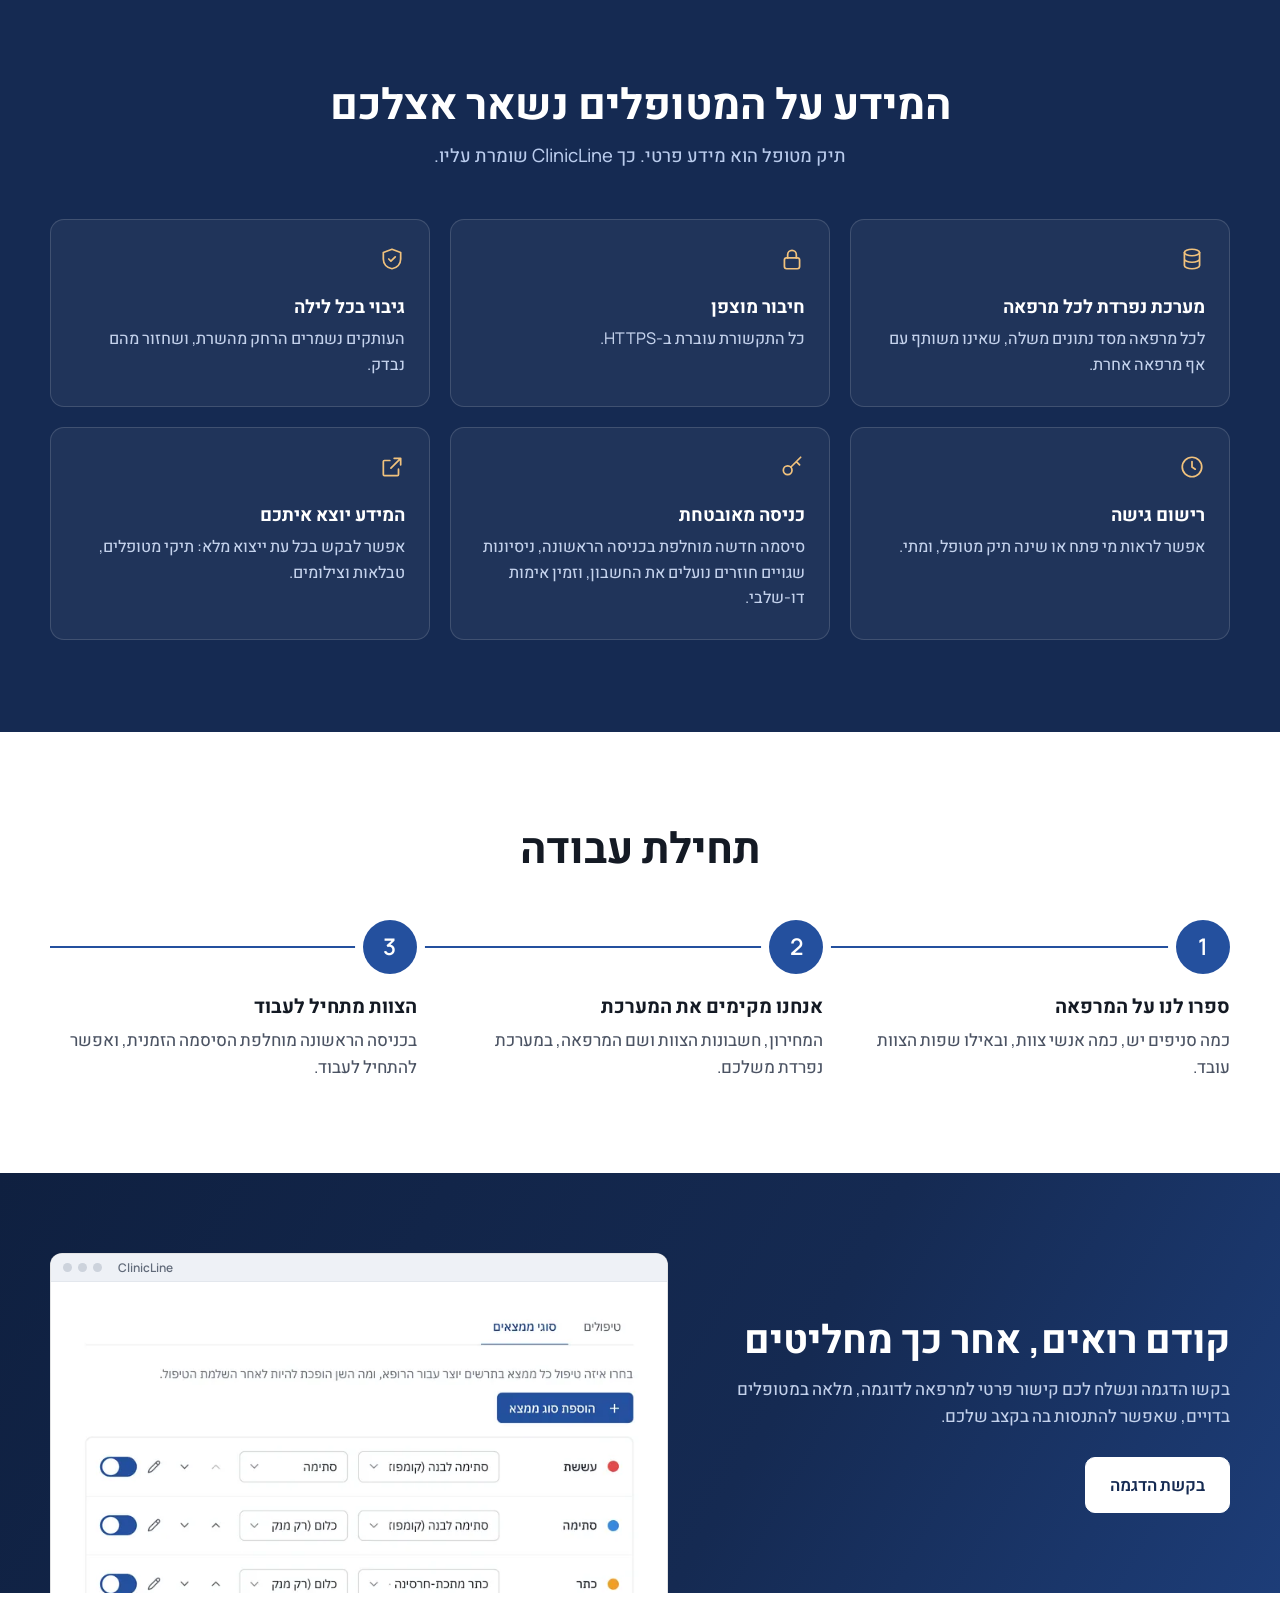
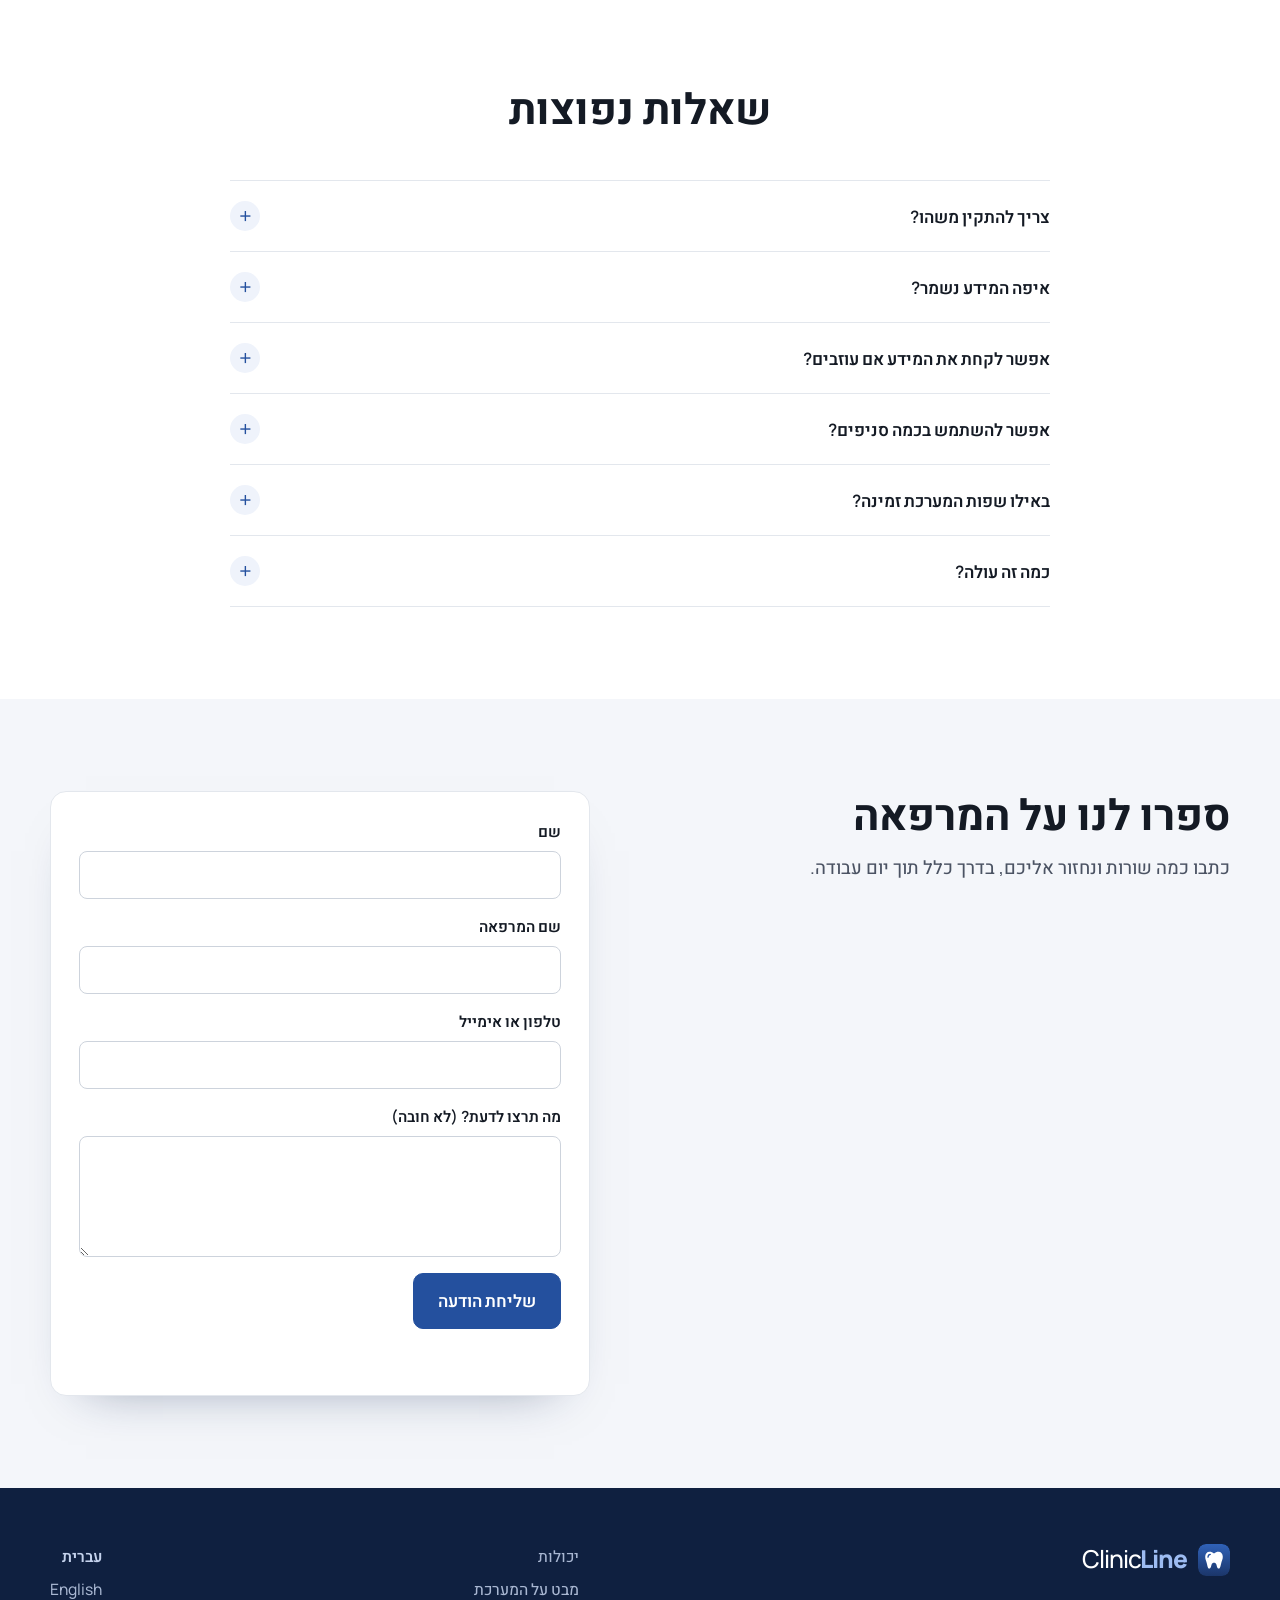
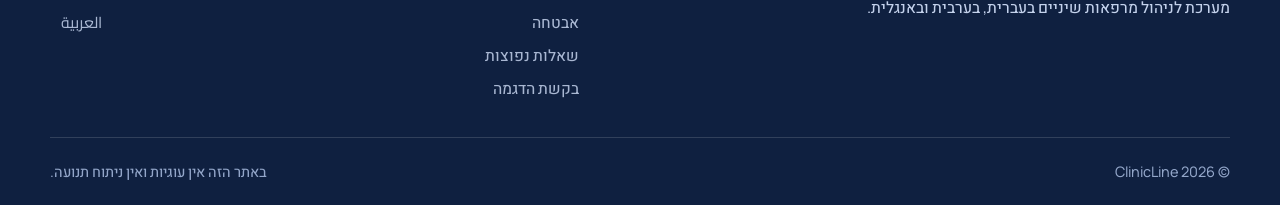
==== commit 6a62339f: "Sharper screenshots (4x, three sizes) and a neutral, natural Hebrew/Arabic wording pass Co-Authored-" ====
--- a/index.html
+++ b/index.html
@@ -3,8 +3,8 @@
 <head>
   <meta charset="utf-8">
   <meta name="viewport" content="width=device-width, initial-scale=1">
-  <title>ClinicLine: תוכנה למרפאות שיניים בעברית, בערבית ובאנגלית</title>
-  <meta name="description" content="יומן, תיקי מטופלים, תרשים שיניים אינטראקטיבי, תוכניות טיפול ותשלומים למרפאות שיניים. כל מרפאה מקבלת מערכת פרטית משלה.">
+  <title>ClinicLine: מערכת לניהול מרפאות שיניים בעברית, בערבית ובאנגלית</title>
+  <meta name="description" content="יומן, תיקי מטופלים, תרשים שיניים אינטראקטיבי, תוכניות טיפול ותשלומים למרפאות שיניים. לכל מרפאה מערכת פרטית משלה.">
   <link rel="canonical" href="https://mahmoodana1.github.io/pages/">
   <link rel="alternate" hreflang="he" href="https://mahmoodana1.github.io/pages/">
   <link rel="alternate" hreflang="en" href="https://mahmoodana1.github.io/pages/en/">
@@ -12,8 +12,8 @@
   <link rel="alternate" hreflang="x-default" href="https://mahmoodana1.github.io/pages/">
   <meta property="og:type" content="website">
   <meta property="og:site_name" content="ClinicLine">
-  <meta property="og:title" content="ClinicLine: תוכנה למרפאות שיניים בעברית, בערבית ובאנגלית">
-  <meta property="og:description" content="יומן, תיקי מטופלים, תרשים שיניים אינטראקטיבי, תוכניות טיפול ותשלומים למרפאות שיניים. כל מרפאה מקבלת מערכת פרטית משלה.">
+  <meta property="og:title" content="ClinicLine: מערכת לניהול מרפאות שיניים בעברית, בערבית ובאנגלית">
+  <meta property="og:description" content="יומן, תיקי מטופלים, תרשים שיניים אינטראקטיבי, תוכניות טיפול ותשלומים למרפאות שיניים. לכל מרפאה מערכת פרטית משלה.">
   <meta property="og:url" content="https://mahmoodana1.github.io/pages/">
   <meta property="og:image" content="https://mahmoodana1.github.io/pages/assets/og.png">
   <meta name="twitter:card" content="summary_large_image">
@@ -21,11 +21,11 @@
   <link rel="icon" href="assets/icon.svg" type="image/svg+xml">
   <link rel="preload" href="assets/fonts/manrope.woff2" as="font" type="font/woff2" crossorigin>
   <link rel="preload" href="assets/fonts/heebo.woff2" as="font" type="font/woff2" crossorigin>
-  <link rel="preload" href="assets/shots/he-patient.webp" as="image" type="image/webp">
+  <link rel="preload" as="image" type="image/webp" imagesrcset="assets/shots/he-patient-768.webp 768w, assets/shots/he-patient-1536.webp 1536w, assets/shots/he-patient-3072.webp 3072w" imagesizes="(min-width: 961px) 520px, calc(100vw - 40px)">
   <link rel="stylesheet" href="assets/fonts.css">
   <link rel="stylesheet" href="assets/style.css">
   <script>document.documentElement.classList.add('js')</script>
-  <script type="application/ld+json">{"@context":"https://schema.org","@type":"SoftwareApplication","name":"ClinicLine","applicationCategory":"BusinessApplication","operatingSystem":"Web browser","description":"יומן, תיקי מטופלים, תרשים שיניים אינטראקטיבי, תוכניות טיפול ותשלומים למרפאות שיניים. כל מרפאה מקבלת מערכת פרטית משלה.","inLanguage":["he","ar","en"],"url":"https://mahmoodana1.github.io/pages/"}</script>
+  <script type="application/ld+json">{"@context":"https://schema.org","@type":"SoftwareApplication","name":"ClinicLine","applicationCategory":"BusinessApplication","operatingSystem":"Web browser","description":"יומן, תיקי מטופלים, תרשים שיניים אינטראקטיבי, תוכניות טיפול ותשלומים למרפאות שיניים. לכל מרפאה מערכת פרטית משלה.","inLanguage":["he","ar","en"],"url":"https://mahmoodana1.github.io/pages/"}</script>
 </head>
 <body>
   <a class="skip" href="#main">דילוג לתוכן</a>
@@ -33,11 +33,11 @@
     <div class="wrap top-row">
       <a class="brand" href=""><img src="assets/icon.svg" alt="" width="32" height="32"><span class="wm"><span class="wm-a">Clinic</span><span class="wm-b">Line</span></span></a>
       <nav class="nav" aria-label="תפריט">
-        <a href="#features">מה היא עושה</a>
+        <a href="#features">יכולות</a>
         <a href="#tour">מבט על המערכת</a>
         <a href="#security">אבטחה</a>
-        <a href="#start">איך מתחילים</a>
-        <a href="#faq">שאלות</a>
+        <a href="#start">תחילת עבודה</a>
+        <a href="#faq">שאלות נפוצות</a>
       </nav>
       <div class="langs" aria-label="Language"><a href="" lang="he" hreflang="he" aria-current="true">עברית</a><a href="en/" lang="en" hreflang="en">English</a><a href="ar/" lang="ar" hreflang="ar">العربية</a></div>
       <a class="btn btn-small btn-top" href="#contact">בקשת הדגמה</a>
@@ -48,28 +48,28 @@
     <section class="hero">
       <div class="wrap hero-grid">
         <div class="hero-copy">
-          <h1 class="rise" style="--d:0ms">כל המרפאה, מתרשים השיניים.</h1>
-          <p class="lead rise" style="--d:120ms">ClinicLine היא תוכנה למרפאות שיניים: יומן, תיקי מטופלים, תוכניות טיפול ותשלומים במקום אחד, בעברית, בערבית ובאנגלית.</p>
+          <h1 class="rise" style="--d:0ms">כל המרפאה מנוהלת מתרשים השיניים.</h1>
+          <p class="lead rise" style="--d:120ms">ClinicLine היא מערכת לניהול מרפאות שיניים: יומן, תיקי מטופלים, תוכניות טיפול ותשלומים במקום אחד, בעברית, בערבית ובאנגלית.</p>
           <p class="hero-actions rise" style="--d:240ms">
             <a class="btn btn-light" href="#contact">בקשת הדגמה</a>
-            <a class="btn btn-ghost" href="#tour">מה היא עושה</a>
+            <a class="btn btn-ghost" href="#tour">מה יש במערכת</a>
           </p>
         </div>
         <div class="stage rise" style="--d:200ms" id="stage">
-          <figure class="frame frame-main"><div class="frame-bar" dir="ltr"><i></i><i></i><i></i><span>ClinicLine</span></div><img src="assets/shots/he-patient.webp" width="1400" height="1276" alt="מסך מטופל ב-ClinicLine עם תרשים השיניים וטיפול שממתין לאישור" fetchpriority="high"></figure>
-          <figure class="stat-card"><img src="assets/shots/he-card.webp" width="918" height="276" alt="סך התקבולים החודש ב-ClinicLine" loading="lazy" decoding="async"></figure>
+          <figure class="frame frame-main"><div class="frame-bar" dir="ltr"><i></i><i></i><i></i><span>ClinicLine</span></div><img src="assets/shots/he-patient-1536.webp" srcset="assets/shots/he-patient-768.webp 768w, assets/shots/he-patient-1536.webp 1536w, assets/shots/he-patient-3072.webp 3072w" sizes="(min-width: 961px) 520px, calc(100vw - 40px)" width="1536" height="1400" alt="מסך מטופל ב-ClinicLine עם תרשים השיניים וטיפול שממתין לאישור" fetchpriority="high"></figure>
+          <figure class="stat-card"><img src="assets/shots/he-card-612.webp" srcset="assets/shots/he-card-612.webp 612w, assets/shots/he-card-1224.webp 1224w" sizes="220px" width="1224" height="366" alt="סך התקבולים החודש ב-ClinicLine" loading="lazy" decoding="async"></figure>
         </div>
       </div>
     </section>
 
     <section class="trust" aria-label="ClinicLine">
-      <div class="wrap"><ul class="trust-list"><li><svg class="ico" viewBox="0 0 24 24" fill="none" stroke="currentColor" stroke-width="1.6" stroke-linecap="round" stroke-linejoin="round" aria-hidden="true"><circle cx="12" cy="12" r="9"/><path d="M3 12h18M12 3c3 3 3 15 0 18M12 3c-3 3-3 15 0 18"/></svg><div><h3>שלוש שפות</h3><p>עברית, ערבית ואנגלית, מימין לשמאל איפה שצריך.</p></div></li><li><svg class="ico" viewBox="0 0 24 24" fill="none" stroke="currentColor" stroke-width="1.6" stroke-linecap="round" stroke-linejoin="round" aria-hidden="true"><ellipse cx="12" cy="6" rx="7" ry="3"/><path d="M5 6v6c0 1.7 3.1 3 7 3s7-1.3 7-3V6M5 12v6c0 1.7 3.1 3 7 3s7-1.3 7-3v-6"/></svg><div><h3>מערכת פרטית לכל מרפאה</h3><p>מסד נתונים משלה, שלא משותף עם אף אחד.</p></div></li><li><svg class="ico" viewBox="0 0 24 24" fill="none" stroke="currentColor" stroke-width="1.6" stroke-linecap="round" stroke-linejoin="round" aria-hidden="true"><path d="M12 3l8 3v6c0 4.5-3.2 8-8 9-4.8-1-8-4.5-8-9V6z"/><path d="m9 12 2 2 4-4"/></svg><div><h3>גיבוי כל לילה</h3><p>עותקים שנשמרים הרחק מהשרת.</p></div></li><li><svg class="ico" viewBox="0 0 24 24" fill="none" stroke="currentColor" stroke-width="1.6" stroke-linecap="round" stroke-linejoin="round" aria-hidden="true"><rect x="3" y="4" width="18" height="16" rx="2"/><path d="M3 9h18"/></svg><div><h3>עובד בדפדפן</h3><p>אין מה להתקין במחשבי המרפאה.</p></div></li></ul></div>
+      <div class="wrap"><ul class="trust-list"><li><svg class="ico" viewBox="0 0 24 24" fill="none" stroke="currentColor" stroke-width="1.6" stroke-linecap="round" stroke-linejoin="round" aria-hidden="true"><circle cx="12" cy="12" r="9"/><path d="M3 12h18M12 3c3 3 3 15 0 18M12 3c-3 3-3 15 0 18"/></svg><div><h3>שלוש שפות</h3><p>עברית, ערבית ואנגלית, מימין לשמאל במקומות הנכונים.</p></div></li><li><svg class="ico" viewBox="0 0 24 24" fill="none" stroke="currentColor" stroke-width="1.6" stroke-linecap="round" stroke-linejoin="round" aria-hidden="true"><ellipse cx="12" cy="6" rx="7" ry="3"/><path d="M5 6v6c0 1.7 3.1 3 7 3s7-1.3 7-3V6M5 12v6c0 1.7 3.1 3 7 3s7-1.3 7-3v-6"/></svg><div><h3>מערכת פרטית לכל מרפאה</h3><p>מסד נתונים משלה, שאינו משותף עם אף אחד.</p></div></li><li><svg class="ico" viewBox="0 0 24 24" fill="none" stroke="currentColor" stroke-width="1.6" stroke-linecap="round" stroke-linejoin="round" aria-hidden="true"><path d="M12 3l8 3v6c0 4.5-3.2 8-8 9-4.8-1-8-4.5-8-9V6z"/><path d="m9 12 2 2 4-4"/></svg><div><h3>גיבוי בכל לילה</h3><p>עותקים שנשמרים הרחק מהשרת.</p></div></li><li><svg class="ico" viewBox="0 0 24 24" fill="none" stroke="currentColor" stroke-width="1.6" stroke-linecap="round" stroke-linejoin="round" aria-hidden="true"><rect x="3" y="4" width="18" height="16" rx="2"/><path d="M3 9h18"/></svg><div><h3>פועל בדפדפן</h3><p>אין צורך להתקין דבר במחשבי המרפאה.</p></div></li></ul></div>
     </section>
 
     <section class="section" id="features">
       <div class="wrap">
-        <div class="section-head" data-reveal><h2>מה היא עושה</h2><p>כל מה שהקבלה, הרופאים והבעלים נוגעים בו ביום עבודה.</p></div>
-        <ul class="cards"><li class="card" data-reveal style="--d:0ms"><svg class="ico ico-lg" viewBox="0 0 24 24" fill="none" stroke="currentColor" stroke-width="1.6" stroke-linecap="round" stroke-linejoin="round" aria-hidden="true"><rect x="3" y="5" width="18" height="16" rx="2"/><path d="M3 10h18M8 3v4M16 3v4"/></svg><h3>יומן</h3><p>תצוגת יום לכל רופא ולכל חדר. כפל הזמנות נתפס עוד לפני שקרה.</p></li><li class="card" data-reveal style="--d:70ms"><svg class="ico ico-lg" viewBox="0 0 24 24" fill="none" stroke="currentColor" stroke-width="1.6" stroke-linecap="round" stroke-linejoin="round" aria-hidden="true"><circle cx="12" cy="8" r="3.5"/><path d="M5 20c0-3.9 3.1-6 7-6s7 2.1 7 6"/></svg><h3>תיקי מטופלים</h3><p>פרטי קשר, היסטוריה רפואית, אלרגיות, תורים והערות. מוצאים כל מטופל לפי תעודת זהות או שם.</p></li><li class="card" data-reveal style="--d:140ms"><svg class="ico ico-lg" viewBox="0 0 24 24" fill="none" stroke="currentColor" stroke-width="1.6" stroke-linecap="round" stroke-linejoin="round" aria-hidden="true"><g transform="translate(-1.2 -1.2) scale(.82)"><path d="M16 9.6C14.6 8.4 13.2 7.8 11.6 7.8 8.9 7.8 7.2 9.9 7.2 12.8c0 2.4 1 4.1 1.6 6.4.6 2.4.9 5.4 2.6 5.4 1.6 0 1.7-2.7 2.3-4.3.4-1 1.2-1.5 2.3-1.5s1.9.5 2.3 1.5c.6 1.6.7 4.3 2.3 4.3 1.7 0 2-3 2.6-5.4.6-2.3 1.6-4 1.6-6.4 0-2.9-1.7-5-4.4-5-1.6 0-3 .6-4.4 1.8z"/></g></svg><h3>תרשים שיניים</h3><p>לוחצים על שן ורושמים ממצא. הטיפול נכנס לתוכנית, וסיומו מעדכן את התרשים.</p></li><li class="card" data-reveal style="--d:210ms"><svg class="ico ico-lg" viewBox="0 0 24 24" fill="none" stroke="currentColor" stroke-width="1.6" stroke-linecap="round" stroke-linejoin="round" aria-hidden="true"><rect x="5" y="4" width="14" height="17" rx="2"/><path d="M9 4h6v3H9zM8 12h8M8 16h5"/></svg><h3>תוכניות טיפול</h3><p>הטיפולים באים ממחירון המרפאה שלכם ועוברים מ'מוצע' ל'הושלם'.</p></li><li class="card" data-reveal style="--d:0ms"><svg class="ico ico-lg" viewBox="0 0 24 24" fill="none" stroke="currentColor" stroke-width="1.6" stroke-linecap="round" stroke-linejoin="round" aria-hidden="true"><path d="M3 7a2 2 0 0 1 2-2h13v4"/><rect x="3" y="7" width="18" height="13" rx="2"/><circle cx="16.5" cy="13.5" r="1.2"/></svg><h3>תשלומים ויתרה</h3><p>מקבלים מזומן, כרטיס אשראי, העברה בנקאית, צ'ק או ביט. שומרים יתרת זכות לכל מטופל ורואים מי חייב כמה.</p></li><li class="card" data-reveal style="--d:70ms"><svg class="ico ico-lg" viewBox="0 0 24 24" fill="none" stroke="currentColor" stroke-width="1.6" stroke-linecap="round" stroke-linejoin="round" aria-hidden="true"><rect x="3" y="4" width="18" height="16" rx="2"/><circle cx="9" cy="10" r="1.6"/><path d="m4 18 5-5 4 4 3-3 4 4"/></svg><h3>צילומים</h3><p>שומרים צילומי רנטגן ותמונות בתיק כל מטופל, גלויים לרופאים ולמנהלים בלבד.</p></li><li class="card" data-reveal style="--d:140ms"><svg class="ico ico-lg" viewBox="0 0 24 24" fill="none" stroke="currentColor" stroke-width="1.6" stroke-linecap="round" stroke-linejoin="round" aria-hidden="true"><rect x="4" y="3" width="10" height="18" rx="1"/><path d="M14 9h6v12h-6M8 7h2M8 11h2M8 15h2"/></svg><h3>כמה סניפים</h3><p>חשבון אחד לכל הסניפים. המטופלים משותפים, והצוות משויך לסניפים שבהם הוא עובד.</p></li><li class="card" data-reveal style="--d:210ms"><svg class="ico ico-lg" viewBox="0 0 24 24" fill="none" stroke="currentColor" stroke-width="1.6" stroke-linecap="round" stroke-linejoin="round" aria-hidden="true"><circle cx="12" cy="12" r="9"/><path d="M3 12h18M12 3c3 3 3 15 0 18M12 3c-3 3-3 15 0 18"/></svg><h3>שלוש שפות</h3><p>עברית, ערבית ואנגלית. עברית וערבית מוצגות מימין לשמאל.</p></li></ul>
+        <div class="section-head" data-reveal><h2>מה יש במערכת</h2><p>כל מה שהקבלה, הצוות הרפואי וההנהלה צריכים ביום עבודה.</p></div>
+        <ul class="cards"><li class="card" data-reveal style="--d:0ms"><svg class="ico ico-lg" viewBox="0 0 24 24" fill="none" stroke="currentColor" stroke-width="1.6" stroke-linecap="round" stroke-linejoin="round" aria-hidden="true"><rect x="3" y="5" width="18" height="16" rx="2"/><path d="M3 10h18M8 3v4M16 3v4"/></svg><h3>יומן</h3><p>תצוגת יום לפי חדרים, עם הצוות הרפואי של כל תור. כפל הזמנות נתפס לפני שהוא נשמר.</p></li><li class="card" data-reveal style="--d:70ms"><svg class="ico ico-lg" viewBox="0 0 24 24" fill="none" stroke="currentColor" stroke-width="1.6" stroke-linecap="round" stroke-linejoin="round" aria-hidden="true"><circle cx="12" cy="8" r="3.5"/><path d="M5 20c0-3.9 3.1-6 7-6s7 2.1 7 6"/></svg><h3>תיקי מטופלים</h3><p>פרטי קשר, היסטוריה רפואית, אלרגיות, תורים והערות. אפשר לאתר כל מטופל לפי תעודת זהות או שם.</p></li><li class="card" data-reveal style="--d:140ms"><svg class="ico ico-lg" viewBox="0 0 24 24" fill="none" stroke="currentColor" stroke-width="1.6" stroke-linecap="round" stroke-linejoin="round" aria-hidden="true"><g transform="translate(-1.2 -1.2) scale(.82)"><path d="M16 9.6C14.6 8.4 13.2 7.8 11.6 7.8 8.9 7.8 7.2 9.9 7.2 12.8c0 2.4 1 4.1 1.6 6.4.6 2.4.9 5.4 2.6 5.4 1.6 0 1.7-2.7 2.3-4.3.4-1 1.2-1.5 2.3-1.5s1.9.5 2.3 1.5c.6 1.6.7 4.3 2.3 4.3 1.7 0 2-3 2.6-5.4.6-2.3 1.6-4 1.6-6.4 0-2.9-1.7-5-4.4-5-1.6 0-3 .6-4.4 1.8z"/></g></svg><h3>תרשים שיניים</h3><p>רושמים ממצא על שן, והטיפול נוסף אוטומטית לתוכנית. כשהטיפול מושלם, התרשים מתעדכן.</p></li><li class="card" data-reveal style="--d:210ms"><svg class="ico ico-lg" viewBox="0 0 24 24" fill="none" stroke="currentColor" stroke-width="1.6" stroke-linecap="round" stroke-linejoin="round" aria-hidden="true"><rect x="5" y="4" width="14" height="17" rx="2"/><path d="M9 4h6v3H9zM8 12h8M8 16h5"/></svg><h3>תוכניות טיפול</h3><p>הטיפולים נלקחים ממחירון המרפאה ועוברים מ“מוצע” ל“הושלם”.</p></li><li class="card" data-reveal style="--d:0ms"><svg class="ico ico-lg" viewBox="0 0 24 24" fill="none" stroke="currentColor" stroke-width="1.6" stroke-linecap="round" stroke-linejoin="round" aria-hidden="true"><path d="M3 7a2 2 0 0 1 2-2h13v4"/><rect x="3" y="7" width="18" height="13" rx="2"/><circle cx="16.5" cy="13.5" r="1.2"/></svg><h3>תשלומים ויתרה</h3><p>אפשר לקבל תשלום במזומן, בכרטיס אשראי, בהעברה בנקאית, בצ׳ק או בביט, לנהל יתרת זכות ולראות כמה כל מטופל חייב.</p></li><li class="card" data-reveal style="--d:70ms"><svg class="ico ico-lg" viewBox="0 0 24 24" fill="none" stroke="currentColor" stroke-width="1.6" stroke-linecap="round" stroke-linejoin="round" aria-hidden="true"><rect x="3" y="4" width="18" height="16" rx="2"/><circle cx="9" cy="10" r="1.6"/><path d="m4 18 5-5 4 4 3-3 4 4"/></svg><h3>צילומים</h3><p>צילומי רנטגן ותמונות נשמרים בתיק של כל מטופל, וגלויים לצוות הרפואי ולהנהלה בלבד.</p></li><li class="card" data-reveal style="--d:140ms"><svg class="ico ico-lg" viewBox="0 0 24 24" fill="none" stroke="currentColor" stroke-width="1.6" stroke-linecap="round" stroke-linejoin="round" aria-hidden="true"><rect x="4" y="3" width="10" height="18" rx="1"/><path d="M14 9h6v12h-6M8 7h2M8 11h2M8 15h2"/></svg><h3>כמה סניפים</h3><p>חשבון אחד לכל הסניפים. רשימת המטופלים משותפת, והצוות משויך לסניפים שבהם הוא עובד.</p></li><li class="card" data-reveal style="--d:210ms"><svg class="ico ico-lg" viewBox="0 0 24 24" fill="none" stroke="currentColor" stroke-width="1.6" stroke-linecap="round" stroke-linejoin="round" aria-hidden="true"><circle cx="12" cy="12" r="9"/><path d="M3 12h18M12 3c3 3 3 15 0 18M12 3c-3 3-3 15 0 18"/></svg><h3>שלוש שפות</h3><p>עברית, ערבית ואנגלית. עברית וערבית מוצגות מימין לשמאל.</p></li></ul>
       </div>
     </section>
 
@@ -77,44 +77,44 @@
       <div class="wrap">
         <div class="section-head" data-reveal><h2>ככה זה נראה</h2><p>מסכים אמיתיים מ-ClinicLine, עם נתוני הדגמה בדויים.</p></div>
         <div class="tour" id="tour-ui" data-reveal>
-          <div class="tour-tabs" role="tablist" aria-orientation="vertical"><button type="button" role="tab" id="tab-0" aria-selected="true" aria-controls="panel-0" tabindex="0" class="tour-tab is-on" data-i="0"><span class="tour-tab-name">תרשים שיניים</span><span class="tour-tab-title">רושמים ממצא. הטיפול בא בעקבותיו.</span><span class="tour-tab-more"><span class="tour-more-in"><span class="tour-d">לוחצים על שן ובוחרים ממצא. ClinicLine מוסיפה את הטיפול לתוכנית של הרופא, במחיר מהמחירון שלכם.</span><ul><li><svg class="ico ico-sm" viewBox="0 0 24 24" fill="none" stroke="currentColor" stroke-width="1.6" stroke-linecap="round" stroke-linejoin="round" aria-hidden="true"><path d="m5 12.5 4.5 4.5L19 7.5"/></svg><span>מקדמים אותו מ'מוצע' ל'הושלם' באותו מסך.</span></li><li><svg class="ico ico-sm" viewBox="0 0 24 24" fill="none" stroke="currentColor" stroke-width="1.6" stroke-linecap="round" stroke-linejoin="round" aria-hidden="true"><path d="m5 12.5 4.5 4.5L19 7.5"/></svg><span>השלמת סתימה או עקירה מעדכנת את התרשים לבד.</span></li><li><svg class="ico ico-sm" viewBox="0 0 24 24" fill="none" stroke="currentColor" stroke-width="1.6" stroke-linecap="round" stroke-linejoin="round" aria-hidden="true"><path d="m5 12.5 4.5 4.5L19 7.5"/></svg><span>מוסיפים משטח והערות בלי לעזוב את השן.</span></li></ul></span></span><span class="tour-bar" aria-hidden="true"></span></button><button type="button" role="tab" id="tab-1" aria-selected="false" aria-controls="panel-1" tabindex="-1" class="tour-tab" data-i="1"><span class="tour-tab-name">יומן</span><span class="tour-tab-title">יום עבודה בלי כפל הזמנות</span><span class="tour-tab-more"><span class="tour-more-in"><span class="tour-d">כל הרופאים והחדרים זה לצד זה. בכל תור רואים מי מגיע, אצל מי ולמה.</span><ul><li><svg class="ico ico-sm" viewBox="0 0 24 24" fill="none" stroke="currentColor" stroke-width="1.6" stroke-linecap="round" stroke-linejoin="round" aria-hidden="true"><path d="m5 12.5 4.5 4.5L19 7.5"/></svg><span>התנגשויות נתפסות לפני השמירה.</span></li><li><svg class="ico ico-sm" viewBox="0 0 24 24" fill="none" stroke="currentColor" stroke-width="1.6" stroke-linecap="round" stroke-linejoin="round" aria-hidden="true"><path d="m5 12.5 4.5 4.5L19 7.5"/></svg><span>תורים שהושלמו או שלא הגיעו מסומנים במבט אחד.</span></li><li><svg class="ico ico-sm" viewBox="0 0 24 24" fill="none" stroke="currentColor" stroke-width="1.6" stroke-linecap="round" stroke-linejoin="round" aria-hidden="true"><path d="m5 12.5 4.5 4.5L19 7.5"/></svg><span>לוחצים על משבצת פנויה כדי לקבוע תור.</span></li></ul></span></span><span class="tour-bar" aria-hidden="true"></span></button><button type="button" role="tab" id="tab-2" aria-selected="false" aria-controls="panel-2" tabindex="-1" class="tour-tab" data-i="2"><span class="tour-tab-name">תשלומים</span><span class="tour-tab-title">סוגרים קופה בדקה</span><span class="tour-tab-more"><span class="tour-more-in"><span class="tour-d">רואים מה נכנס היום, השבוע או החודש, מפוצל לפי מזומן, אשראי, העברה, צ'ק וביט.</span><ul><li><svg class="ico ico-sm" viewBox="0 0 24 24" fill="none" stroke="currentColor" stroke-width="1.6" stroke-linecap="round" stroke-linejoin="round" aria-hidden="true"><path d="m5 12.5 4.5 4.5L19 7.5"/></svg><span>כל תשלום קשור למטופל ולטיפול.</span></li><li><svg class="ico ico-sm" viewBox="0 0 24 24" fill="none" stroke="currentColor" stroke-width="1.6" stroke-linecap="round" stroke-linejoin="round" aria-hidden="true"><path d="m5 12.5 4.5 4.5L19 7.5"/></svg><span>יתרות זכות של מטופלים נרשמות, ורואים מי חייב כמה.</span></li><li><svg class="ico ico-sm" viewBox="0 0 24 24" fill="none" stroke="currentColor" stroke-width="1.6" stroke-linecap="round" stroke-linejoin="round" aria-hidden="true"><path d="m5 12.5 4.5 4.5L19 7.5"/></svg><span>מדפיסים את סיכום היום.</span></li></ul></span></span><span class="tour-bar" aria-hidden="true"></span></button><button type="button" role="tab" id="tab-3" aria-selected="false" aria-controls="panel-3" tabindex="-1" class="tour-tab" data-i="3"><span class="tour-tab-name">ההגדרות שלכם</span><span class="tour-tab-title">מגדירים את המערכת כמו שהמרפאה עובדת</span><span class="tour-tab-more"><span class="tour-more-in"><span class="tour-d">בוחרים איזה טיפול יוצר כל ממצא בתרשים, ומה השן הופכת להיות כשהטיפול מסתיים.</span><ul><li><svg class="ico ico-sm" viewBox="0 0 24 24" fill="none" stroke="currentColor" stroke-width="1.6" stroke-linecap="round" stroke-linejoin="round" aria-hidden="true"><path d="m5 12.5 4.5 4.5L19 7.5"/></svg><span>מוסיפים סוגי ממצאים משלכם.</span></li><li><svg class="ico ico-sm" viewBox="0 0 24 24" fill="none" stroke="currentColor" stroke-width="1.6" stroke-linecap="round" stroke-linejoin="round" aria-hidden="true"><path d="m5 12.5 4.5 4.5L19 7.5"/></svg><span>שמות בעברית, בערבית ובאנגלית.</span></li><li><svg class="ico ico-sm" viewBox="0 0 24 24" fill="none" stroke="currentColor" stroke-width="1.6" stroke-linecap="round" stroke-linejoin="round" aria-hidden="true"><path d="m5 12.5 4.5 4.5L19 7.5"/></svg><span>מסתירים את מה שלא משתמשים בו.</span></li></ul></span></span><span class="tour-bar" aria-hidden="true"></span></button></div>
-          <div class="tour-stage"><div role="tabpanel" id="panel-0" aria-labelledby="tab-0" class="tour-shot is-on"><figure class="frame "><div class="frame-bar" dir="ltr"><i></i><i></i><i></i><span>ClinicLine</span></div><img src="assets/shots/he-patient.webp" width="1400" height="1276" alt="מסך מטופל ב-ClinicLine עם תרשים השיניים וטיפול שממתין לאישור" loading="lazy" decoding="async"></figure></div><div role="tabpanel" id="panel-1" aria-labelledby="tab-1" class="tour-shot"><figure class="frame "><div class="frame-bar" dir="ltr"><i></i><i></i><i></i><span>ClinicLine</span></div><img src="assets/shots/he-schedule.webp" width="1400" height="1276" alt="יומן יומי ב-ClinicLine עם החדרים זה לצד זה" loading="lazy" decoding="async"></figure></div><div role="tabpanel" id="panel-2" aria-labelledby="tab-2" class="tour-shot"><figure class="frame "><div class="frame-bar" dir="ltr"><i></i><i></i><i></i><span>ClinicLine</span></div><img src="assets/shots/he-payments.webp" width="1400" height="1276" alt="מסך התשלומים ב-ClinicLine עם סיכומים לפי אמצעי תשלום" loading="lazy" decoding="async"></figure></div><div role="tabpanel" id="panel-3" aria-labelledby="tab-3" class="tour-shot"><figure class="frame "><div class="frame-bar" dir="ltr"><i></i><i></i><i></i><span>ClinicLine</span></div><img src="assets/shots/he-types.webp" width="1400" height="1276" alt="מסך הגדרות סוגי הממצאים בתרשים ב-ClinicLine" loading="lazy" decoding="async"></figure></div></div>
+          <div class="tour-tabs" role="tablist" aria-orientation="vertical"><button type="button" role="tab" id="tab-0" aria-selected="true" aria-controls="panel-0" tabindex="0" class="tour-tab is-on" data-i="0"><span class="tour-tab-name">תרשים שיניים</span><span class="tour-tab-title">ממצא נרשם, והטיפול מצטרף אליו</span><span class="tour-tab-more"><span class="tour-more-in"><span class="tour-d">לחצו על שן ובחרו ממצא. ClinicLine מוסיפה את הטיפול לתוכנית הטיפול, במחיר מהמחירון שלכם.</span><ul><li><svg class="ico ico-sm" viewBox="0 0 24 24" fill="none" stroke="currentColor" stroke-width="1.6" stroke-linecap="round" stroke-linejoin="round" aria-hidden="true"><path d="m5 12.5 4.5 4.5L19 7.5"/></svg><span>הטיפול עובר מ“מוצע” ל“הושלם” באותו מסך.</span></li><li><svg class="ico ico-sm" viewBox="0 0 24 24" fill="none" stroke="currentColor" stroke-width="1.6" stroke-linecap="round" stroke-linejoin="round" aria-hidden="true"><path d="m5 12.5 4.5 4.5L19 7.5"/></svg><span>השלמת סתימה או עקירה מעדכנת את התרשים אוטומטית.</span></li><li><svg class="ico ico-sm" viewBox="0 0 24 24" fill="none" stroke="currentColor" stroke-width="1.6" stroke-linecap="round" stroke-linejoin="round" aria-hidden="true"><path d="m5 12.5 4.5 4.5L19 7.5"/></svg><span>אפשר להוסיף משטח והערות בלי לצאת מכרטיס השן.</span></li></ul></span></span><span class="tour-bar" aria-hidden="true"></span></button><button type="button" role="tab" id="tab-1" aria-selected="false" aria-controls="panel-1" tabindex="-1" class="tour-tab" data-i="1"><span class="tour-tab-name">יומן</span><span class="tour-tab-title">יום עבודה בלי כפל הזמנות</span><span class="tour-tab-more"><span class="tour-more-in"><span class="tour-d">כל החדרים זה לצד זה. בכל תור מופיעים המטופל, הרופא וסיבת הביקור.</span><ul><li><svg class="ico ico-sm" viewBox="0 0 24 24" fill="none" stroke="currentColor" stroke-width="1.6" stroke-linecap="round" stroke-linejoin="round" aria-hidden="true"><path d="m5 12.5 4.5 4.5L19 7.5"/></svg><span>התנגשויות נתפסות לפני השמירה.</span></li><li><svg class="ico ico-sm" viewBox="0 0 24 24" fill="none" stroke="currentColor" stroke-width="1.6" stroke-linecap="round" stroke-linejoin="round" aria-hidden="true"><path d="m5 12.5 4.5 4.5L19 7.5"/></svg><span>תורים שהושלמו או שלא התקיימו מסומנים במבט אחד.</span></li><li><svg class="ico ico-sm" viewBox="0 0 24 24" fill="none" stroke="currentColor" stroke-width="1.6" stroke-linecap="round" stroke-linejoin="round" aria-hidden="true"><path d="m5 12.5 4.5 4.5L19 7.5"/></svg><span>לחיצה על משבצת פנויה קובעת תור חדש.</span></li></ul></span></span><span class="tour-bar" aria-hidden="true"></span></button><button type="button" role="tab" id="tab-2" aria-selected="false" aria-controls="panel-2" tabindex="-1" class="tour-tab" data-i="2"><span class="tour-tab-name">תשלומים</span><span class="tour-tab-title">סגירת קופה בדקה</span><span class="tour-tab-more"><span class="tour-more-in"><span class="tour-d">רואים מה נכנס היום, השבוע או החודש, בחלוקה למזומן, אשראי, העברה, צ׳ק וביט.</span><ul><li><svg class="ico ico-sm" viewBox="0 0 24 24" fill="none" stroke="currentColor" stroke-width="1.6" stroke-linecap="round" stroke-linejoin="round" aria-hidden="true"><path d="m5 12.5 4.5 4.5L19 7.5"/></svg><span>כל תשלום משויך למטופל ולטיפול.</span></li><li><svg class="ico ico-sm" viewBox="0 0 24 24" fill="none" stroke="currentColor" stroke-width="1.6" stroke-linecap="round" stroke-linejoin="round" aria-hidden="true"><path d="m5 12.5 4.5 4.5L19 7.5"/></svg><span>יתרות הזכות נרשמות, ואפשר לראות כמה כל מטופל חייב.</span></li><li><svg class="ico ico-sm" viewBox="0 0 24 24" fill="none" stroke="currentColor" stroke-width="1.6" stroke-linecap="round" stroke-linejoin="round" aria-hidden="true"><path d="m5 12.5 4.5 4.5L19 7.5"/></svg><span>סיכום היום ניתן להדפסה.</span></li></ul></span></span><span class="tour-bar" aria-hidden="true"></span></button><button type="button" role="tab" id="tab-3" aria-selected="false" aria-controls="panel-3" tabindex="-1" class="tour-tab" data-i="3"><span class="tour-tab-name">הגדרות</span><span class="tour-tab-title">המערכת מותאמת לאופן שבו המרפאה עובדת</span><span class="tour-tab-more"><span class="tour-more-in"><span class="tour-d">בוחרים איזה טיפול נוצר מכל ממצא בתרשים, ומה קורה לשן כשהטיפול מסתיים.</span><ul><li><svg class="ico ico-sm" viewBox="0 0 24 24" fill="none" stroke="currentColor" stroke-width="1.6" stroke-linecap="round" stroke-linejoin="round" aria-hidden="true"><path d="m5 12.5 4.5 4.5L19 7.5"/></svg><span>אפשר להוסיף סוגי ממצאים משלכם.</span></li><li><svg class="ico ico-sm" viewBox="0 0 24 24" fill="none" stroke="currentColor" stroke-width="1.6" stroke-linecap="round" stroke-linejoin="round" aria-hidden="true"><path d="m5 12.5 4.5 4.5L19 7.5"/></svg><span>שמות בעברית, בערבית ובאנגלית.</span></li><li><svg class="ico ico-sm" viewBox="0 0 24 24" fill="none" stroke="currentColor" stroke-width="1.6" stroke-linecap="round" stroke-linejoin="round" aria-hidden="true"><path d="m5 12.5 4.5 4.5L19 7.5"/></svg><span>מה שלא בשימוש אפשר להסתיר.</span></li></ul></span></span><span class="tour-bar" aria-hidden="true"></span></button></div>
+          <div class="tour-stage"><div role="tabpanel" id="panel-0" aria-labelledby="tab-0" class="tour-shot is-on"><figure class="frame "><div class="frame-bar" dir="ltr"><i></i><i></i><i></i><span>ClinicLine</span></div><img src="assets/shots/he-patient-1536.webp" srcset="assets/shots/he-patient-768.webp 768w, assets/shots/he-patient-1536.webp 1536w, assets/shots/he-patient-3072.webp 3072w" sizes="(min-width: 961px) 600px, calc(100vw - 40px)" width="1536" height="1400" alt="מסך מטופל ב-ClinicLine עם תרשים השיניים וטיפול שממתין לאישור" loading="lazy" decoding="async"></figure></div><div role="tabpanel" id="panel-1" aria-labelledby="tab-1" class="tour-shot"><figure class="frame "><div class="frame-bar" dir="ltr"><i></i><i></i><i></i><span>ClinicLine</span></div><img src="assets/shots/he-schedule-1536.webp" srcset="assets/shots/he-schedule-768.webp 768w, assets/shots/he-schedule-1536.webp 1536w, assets/shots/he-schedule-3072.webp 3072w" sizes="(min-width: 961px) 600px, calc(100vw - 40px)" width="1536" height="1400" alt="יומן יומי ב-ClinicLine עם החדרים זה לצד זה" loading="lazy" decoding="async"></figure></div><div role="tabpanel" id="panel-2" aria-labelledby="tab-2" class="tour-shot"><figure class="frame "><div class="frame-bar" dir="ltr"><i></i><i></i><i></i><span>ClinicLine</span></div><img src="assets/shots/he-payments-1536.webp" srcset="assets/shots/he-payments-768.webp 768w, assets/shots/he-payments-1536.webp 1536w, assets/shots/he-payments-3072.webp 3072w" sizes="(min-width: 961px) 600px, calc(100vw - 40px)" width="1536" height="1400" alt="מסך התשלומים ב-ClinicLine עם סיכומים לפי אמצעי תשלום" loading="lazy" decoding="async"></figure></div><div role="tabpanel" id="panel-3" aria-labelledby="tab-3" class="tour-shot"><figure class="frame "><div class="frame-bar" dir="ltr"><i></i><i></i><i></i><span>ClinicLine</span></div><img src="assets/shots/he-types-1536.webp" srcset="assets/shots/he-types-768.webp 768w, assets/shots/he-types-1536.webp 1536w, assets/shots/he-types-3072.webp 3072w" sizes="(min-width: 961px) 600px, calc(100vw - 40px)" width="1536" height="1400" alt="מסך הגדרות סוגי הממצאים בתרשים ב-ClinicLine" loading="lazy" decoding="async"></figure></div></div>
         </div>
       </div>
     </section>
 
     <section class="section" id="roles">
       <div class="wrap">
-        <div class="section-head" data-reveal><h2>כל אחד רואה מה שהתפקיד שלו דורש</h2></div>
-        <ul class="roles"><li class="role" data-reveal style="--d:0ms"><svg class="ico ico-lg" viewBox="0 0 24 24" fill="none" stroke="currentColor" stroke-width="1.6" stroke-linecap="round" stroke-linejoin="round" aria-hidden="true"><g transform="translate(-1.2 -1.2) scale(.82)"><path d="M16 9.6C14.6 8.4 13.2 7.8 11.6 7.8 8.9 7.8 7.2 9.9 7.2 12.8c0 2.4 1 4.1 1.6 6.4.6 2.4.9 5.4 2.6 5.4 1.6 0 1.7-2.7 2.3-4.3.4-1 1.2-1.5 2.3-1.5s1.9.5 2.3 1.5c.6 1.6.7 4.3 2.3 4.3 1.7 0 2-3 2.6-5.4.6-2.3 1.6-4 1.6-6.4 0-2.9-1.7-5-4.4-5-1.6 0-3 .6-4.4 1.8z"/></g></svg><h3>רופאים</h3><p>היומן שלהם, תרשימי המטופלים, תוכניות הטיפול והצילומים.</p></li><li class="role" data-reveal style="--d:70ms"><svg class="ico ico-lg" viewBox="0 0 24 24" fill="none" stroke="currentColor" stroke-width="1.6" stroke-linecap="round" stroke-linejoin="round" aria-hidden="true"><circle cx="9" cy="8" r="3"/><path d="M3 19c0-3.3 2.7-5 6-5s6 1.7 6 5"/><circle cx="17" cy="9" r="2.5"/><path d="M17 14c2.4 0 4 1.3 4 4"/></svg><h3>קבלה</h3><p>יומן היום כולו, קליטת מטופלים ותשלומים. ללא גישה לצילומים.</p></li><li class="role" data-reveal style="--d:140ms"><svg class="ico ico-lg" viewBox="0 0 24 24" fill="none" stroke="currentColor" stroke-width="1.6" stroke-linecap="round" stroke-linejoin="round" aria-hidden="true"><path d="M4 7h10M18 7h2M4 17h2M10 17h10"/><circle cx="16" cy="7" r="2"/><circle cx="8" cy="17" r="2"/></svg><h3>מנהלים</h3><p>צוות, סניפים, מחירון, הגדרות התרשים והרשאות.</p></li></ul>
+        <div class="section-head" data-reveal><h2>כל תפקיד רואה את מה שהוא צריך</h2></div>
+        <ul class="roles"><li class="role" data-reveal style="--d:0ms"><svg class="ico ico-lg" viewBox="0 0 24 24" fill="none" stroke="currentColor" stroke-width="1.6" stroke-linecap="round" stroke-linejoin="round" aria-hidden="true"><g transform="translate(-1.2 -1.2) scale(.82)"><path d="M16 9.6C14.6 8.4 13.2 7.8 11.6 7.8 8.9 7.8 7.2 9.9 7.2 12.8c0 2.4 1 4.1 1.6 6.4.6 2.4.9 5.4 2.6 5.4 1.6 0 1.7-2.7 2.3-4.3.4-1 1.2-1.5 2.3-1.5s1.9.5 2.3 1.5c.6 1.6.7 4.3 2.3 4.3 1.7 0 2-3 2.6-5.4.6-2.3 1.6-4 1.6-6.4 0-2.9-1.7-5-4.4-5-1.6 0-3 .6-4.4 1.8z"/></g></svg><h3>רופאים ורופאות</h3><p>היומן האישי, תרשימי המטופלים, תוכניות הטיפול והצילומים.</p></li><li class="role" data-reveal style="--d:70ms"><svg class="ico ico-lg" viewBox="0 0 24 24" fill="none" stroke="currentColor" stroke-width="1.6" stroke-linecap="round" stroke-linejoin="round" aria-hidden="true"><circle cx="9" cy="8" r="3"/><path d="M3 19c0-3.3 2.7-5 6-5s6 1.7 6 5"/><circle cx="17" cy="9" r="2.5"/><path d="M17 14c2.4 0 4 1.3 4 4"/></svg><h3>קבלה</h3><p>יומן היום כולו, קליטת מטופלים ותשלומים. ללא גישה לצילומים.</p></li><li class="role" data-reveal style="--d:140ms"><svg class="ico ico-lg" viewBox="0 0 24 24" fill="none" stroke="currentColor" stroke-width="1.6" stroke-linecap="round" stroke-linejoin="round" aria-hidden="true"><path d="M4 7h10M18 7h2M4 17h2M10 17h10"/><circle cx="16" cy="7" r="2"/><circle cx="8" cy="17" r="2"/></svg><h3>הנהלה</h3><p>צוות, סניפים, מחירון, הגדרות התרשים והרשאות.</p></li></ul>
       </div>
     </section>
 
     <section class="section section-deep" id="security">
       <div class="wrap">
-        <div class="section-head" data-reveal><h2>המידע על המטופלים נשאר שלכם</h2><p>תיק מטופל הוא פרטי. כך ClinicLine מתייחסת אליו.</p></div>
-        <ul class="secs"><li class="sec" data-reveal style="--d:0ms"><svg class="ico ico-lg" viewBox="0 0 24 24" fill="none" stroke="currentColor" stroke-width="1.6" stroke-linecap="round" stroke-linejoin="round" aria-hidden="true"><ellipse cx="12" cy="6" rx="7" ry="3"/><path d="M5 6v6c0 1.7 3.1 3 7 3s7-1.3 7-3V6M5 12v6c0 1.7 3.1 3 7 3s7-1.3 7-3v-6"/></svg><h3>מערכת משלכם</h3><p>כל מרפאה פועלת בנפרד, עם מסד נתונים משלה. שום דבר לא משותף עם מרפאות אחרות.</p></li><li class="sec" data-reveal style="--d:70ms"><svg class="ico ico-lg" viewBox="0 0 24 24" fill="none" stroke="currentColor" stroke-width="1.6" stroke-linecap="round" stroke-linejoin="round" aria-hidden="true"><rect x="5" y="11" width="14" height="10" rx="2"/><path d="M8 11V8a4 4 0 0 1 8 0v3"/></svg><h3>חיבור מוצפן</h3><p>כל התקשורת עוברת ב-HTTPS.</p></li><li class="sec" data-reveal style="--d:140ms"><svg class="ico ico-lg" viewBox="0 0 24 24" fill="none" stroke="currentColor" stroke-width="1.6" stroke-linecap="round" stroke-linejoin="round" aria-hidden="true"><path d="M12 3l8 3v6c0 4.5-3.2 8-8 9-4.8-1-8-4.5-8-9V6z"/><path d="m9 12 2 2 4-4"/></svg><h3>גיבוי כל לילה</h3><p>הגיבויים נשמרים הרחק מהשרת, ובדקנו שאפשר לשחזר מהם.</p></li><li class="sec" data-reveal style="--d:210ms"><svg class="ico ico-lg" viewBox="0 0 24 24" fill="none" stroke="currentColor" stroke-width="1.6" stroke-linecap="round" stroke-linejoin="round" aria-hidden="true"><circle cx="12" cy="12" r="9"/><path d="M12 7v5l3 2"/></svg><h3>הגישה נרשמת</h3><p>אפשר לראות מי פתח או שינה תיק מטופל, ומתי.</p></li><li class="sec" data-reveal style="--d:0ms"><svg class="ico ico-lg" viewBox="0 0 24 24" fill="none" stroke="currentColor" stroke-width="1.6" stroke-linecap="round" stroke-linejoin="round" aria-hidden="true"><circle cx="8" cy="15" r="4"/><path d="M11 12l9-9M16 7l3 3"/></svg><h3>כניסה זהירה</h3><p>סיסמה חדשה חייבת להתחלף בכניסה הראשונה, ניחושים שגויים חוזרים נועלים את החשבון, ואפשר להפעיל אימות דו-שלבי.</p></li><li class="sec" data-reveal style="--d:70ms"><svg class="ico ico-lg" viewBox="0 0 24 24" fill="none" stroke="currentColor" stroke-width="1.6" stroke-linecap="round" stroke-linejoin="round" aria-hidden="true"><path d="M14 4h6v6M20 4l-9 9M18 14v5a1 1 0 0 1-1 1H5a1 1 0 0 1-1-1V7a1 1 0 0 1 1-1h5"/></svg><h3>לוקחים את המידע איתכם</h3><p>מבקשים בכל עת ואנחנו מוסרים ייצוא מלא: תיקי מטופלים, טבלאות וצילומים.</p></li></ul>
+        <div class="section-head" data-reveal><h2>המידע על המטופלים נשאר אצלכם</h2><p>תיק מטופל הוא מידע פרטי. כך ClinicLine שומרת עליו.</p></div>
+        <ul class="secs"><li class="sec" data-reveal style="--d:0ms"><svg class="ico ico-lg" viewBox="0 0 24 24" fill="none" stroke="currentColor" stroke-width="1.6" stroke-linecap="round" stroke-linejoin="round" aria-hidden="true"><ellipse cx="12" cy="6" rx="7" ry="3"/><path d="M5 6v6c0 1.7 3.1 3 7 3s7-1.3 7-3V6M5 12v6c0 1.7 3.1 3 7 3s7-1.3 7-3v-6"/></svg><h3>מערכת נפרדת לכל מרפאה</h3><p>לכל מרפאה מסד נתונים משלה, שאינו משותף עם אף מרפאה אחרת.</p></li><li class="sec" data-reveal style="--d:70ms"><svg class="ico ico-lg" viewBox="0 0 24 24" fill="none" stroke="currentColor" stroke-width="1.6" stroke-linecap="round" stroke-linejoin="round" aria-hidden="true"><rect x="5" y="11" width="14" height="10" rx="2"/><path d="M8 11V8a4 4 0 0 1 8 0v3"/></svg><h3>חיבור מוצפן</h3><p>כל התקשורת עוברת ב-HTTPS.</p></li><li class="sec" data-reveal style="--d:140ms"><svg class="ico ico-lg" viewBox="0 0 24 24" fill="none" stroke="currentColor" stroke-width="1.6" stroke-linecap="round" stroke-linejoin="round" aria-hidden="true"><path d="M12 3l8 3v6c0 4.5-3.2 8-8 9-4.8-1-8-4.5-8-9V6z"/><path d="m9 12 2 2 4-4"/></svg><h3>גיבוי בכל לילה</h3><p>העותקים נשמרים הרחק מהשרת, ושחזור מהם נבדק.</p></li><li class="sec" data-reveal style="--d:210ms"><svg class="ico ico-lg" viewBox="0 0 24 24" fill="none" stroke="currentColor" stroke-width="1.6" stroke-linecap="round" stroke-linejoin="round" aria-hidden="true"><circle cx="12" cy="12" r="9"/><path d="M12 7v5l3 2"/></svg><h3>רישום גישה</h3><p>אפשר לראות מי פתח או שינה תיק מטופל, ומתי.</p></li><li class="sec" data-reveal style="--d:0ms"><svg class="ico ico-lg" viewBox="0 0 24 24" fill="none" stroke="currentColor" stroke-width="1.6" stroke-linecap="round" stroke-linejoin="round" aria-hidden="true"><circle cx="8" cy="15" r="4"/><path d="M11 12l9-9M16 7l3 3"/></svg><h3>כניסה מאובטחת</h3><p>סיסמה חדשה מוחלפת בכניסה הראשונה, ניסיונות שגויים חוזרים נועלים את החשבון, וזמין אימות דו-שלבי.</p></li><li class="sec" data-reveal style="--d:70ms"><svg class="ico ico-lg" viewBox="0 0 24 24" fill="none" stroke="currentColor" stroke-width="1.6" stroke-linecap="round" stroke-linejoin="round" aria-hidden="true"><path d="M14 4h6v6M20 4l-9 9M18 14v5a1 1 0 0 1-1 1H5a1 1 0 0 1-1-1V7a1 1 0 0 1 1-1h5"/></svg><h3>המידע יוצא איתכם</h3><p>אפשר לבקש בכל עת ייצוא מלא: תיקי מטופלים, טבלאות וצילומים.</p></li></ul>
       </div>
     </section>
 
     <section class="section" id="start">
       <div class="wrap">
-        <div class="section-head" data-reveal><h2>איך מתחילים</h2></div>
-        <ol class="steps" id="steps"><li data-reveal style="--d:0ms"><span class="step-n" aria-hidden="true">1</span><h3>מספרים לנו על המרפאה</h3><p>כמה סניפים, מי עובד בהם, ובאילו שפות הצוות משתמש.</p></li><li data-reveal style="--d:120ms"><span class="step-n" aria-hidden="true">2</span><h3>אנחנו מקימים</h3><p>המחירון, חשבונות הצוות ושם המרפאה שלכם, במערכת נפרדת.</p></li><li data-reveal style="--d:240ms"><span class="step-n" aria-hidden="true">3</span><h3>הצוות נכנס</h3><p>כל אחד מחליף סיסמה זמנית בכניסה הראשונה, ואתם עובדים.</p></li></ol>
+        <div class="section-head" data-reveal><h2>תחילת עבודה</h2></div>
+        <ol class="steps" id="steps"><li data-reveal style="--d:0ms"><span class="step-n" aria-hidden="true">1</span><h3>ספרו לנו על המרפאה</h3><p>כמה סניפים יש, כמה אנשי צוות, ובאילו שפות הצוות עובד.</p></li><li data-reveal style="--d:120ms"><span class="step-n" aria-hidden="true">2</span><h3>אנחנו מקימים את המערכת</h3><p>המחירון, חשבונות הצוות ושם המרפאה, במערכת נפרדת משלכם.</p></li><li data-reveal style="--d:240ms"><span class="step-n" aria-hidden="true">3</span><h3>הצוות מתחיל לעבוד</h3><p>בכניסה הראשונה מוחלפת הסיסמה הזמנית, ואפשר להתחיל לעבוד.</p></li></ol>
       </div>
     </section>
 
     <section class="demo" id="demo">
       <div class="wrap demo-grid">
-        <div data-reveal><h2>קודם רואים עם נתונים לדוגמה</h2><p>מבקשים הדגמה ואנחנו שולחים קישור פרטי למרפאה לדוגמה, מלאה במטופלים בדויים, שאפשר ללחוץ בה בקצב שלכם.</p><p><a class="btn btn-light" href="#contact">בקשת הדגמה</a></p></div>
-        <div class="demo-peek" data-reveal style="--d:120ms"><figure class="frame "><div class="frame-bar" dir="ltr"><i></i><i></i><i></i><span>ClinicLine</span></div><img src="assets/shots/he-types.webp" width="1400" height="1276" alt="מסך הגדרות סוגי הממצאים בתרשים ב-ClinicLine" loading="lazy" decoding="async"></figure></div>
+        <div data-reveal><h2>קודם רואים, אחר כך מחליטים</h2><p>בקשו הדגמה ונשלח לכם קישור פרטי למרפאה לדוגמה, מלאה במטופלים בדויים, שאפשר להתנסות בה בקצב שלכם.</p><p><a class="btn btn-light" href="#contact">בקשת הדגמה</a></p></div>
+        <div class="demo-peek" data-reveal style="--d:120ms"><figure class="frame "><div class="frame-bar" dir="ltr"><i></i><i></i><i></i><span>ClinicLine</span></div><img src="assets/shots/he-types-1536.webp" srcset="assets/shots/he-types-768.webp 768w, assets/shots/he-types-1536.webp 1536w, assets/shots/he-types-3072.webp 3072w" sizes="(min-width: 961px) 560px, calc(100vw - 40px)" width="1536" height="1400" alt="מסך הגדרות סוגי הממצאים בתרשים ב-ClinicLine" loading="lazy" decoding="async"></figure></div>
       </div>
     </section>
 
     <section class="section" id="faq">
       <div class="wrap faq-wrap">
-        <div class="section-head" data-reveal><h2>שאלות</h2></div>
-        <div class="faq" data-reveal><details><summary>צריך להתקין משהו?</summary><p>לא. המערכת פועלת בדפדפן, בכל מחשב, טאבלט או טלפון.</p></details><details><summary>איפה המידע נשמר?</summary><p>במסד הנתונים הנפרד של המרפאה שלכם, על שרת שאנחנו מנהלים. את אזור האחסון נקבע יחד איתכם.</p></details><details><summary>אפשר לקחת את המידע אם עוזבים?</summary><p>כן. אנחנו מייצאים תיקי מטופלים, טבלאות וצילומים בכל עת שתבקשו.</p></details><details><summary>אפשר להשתמש בכמה סניפים?</summary><p>כן. הסניפים חולקים רשימת מטופלים אחת, וכל איש צוות משויך לסניפים שבהם הוא עובד.</p></details><details><summary>באילו שפות המערכת זמינה?</summary><p>עברית, ערבית ואנגלית. אפשר לקבוע שפה אחת לכל המרפאה, או לתת לצוות לבחור.</p></details><details><summary>כמה זה עולה?</summary><p>זה תלוי במספר הסניפים והעובדים. שלחו לנו הודעה ונחזור עם הצעת מחיר.</p></details></div>
+        <div class="section-head" data-reveal><h2>שאלות נפוצות</h2></div>
+        <div class="faq" data-reveal><details><summary>צריך להתקין משהו?</summary><p>לא. המערכת פועלת בדפדפן, בכל מחשב, טאבלט או טלפון.</p></details><details><summary>איפה המידע נשמר?</summary><p>במסד הנתונים הנפרד של המרפאה, על שרת שאנחנו מנהלים. את אזור האחסון נקבע יחד איתכם.</p></details><details><summary>אפשר לקחת את המידע אם עוזבים?</summary><p>כן. אנחנו מייצאים תיקי מטופלים, טבלאות וצילומים בכל עת שתבקשו.</p></details><details><summary>אפשר להשתמש בכמה סניפים?</summary><p>כן. הסניפים חולקים רשימת מטופלים אחת, והצוות משויך לסניפים שבהם הוא עובד.</p></details><details><summary>באילו שפות המערכת זמינה?</summary><p>עברית, ערבית ואנגלית. אפשר לקבוע שפה אחת לכל המרפאה, או לתת לצוות לבחור שפה.</p></details><details><summary>כמה זה עולה?</summary><p>זה תלוי במספר הסניפים ובגודל הצוות. שלחו לנו הודעה ונחזור אליכם עם הצעת מחיר.</p></details></div>
       </div>
     </section>
 
@@ -122,7 +122,7 @@
       <div class="wrap contact-grid">
         <div class="section-head" data-reveal><h2>ספרו לנו על המרפאה</h2><p>כתבו כמה שורות ונחזור אליכם, בדרך כלל תוך יום עבודה.</p></div>
         <form class="form" id="contact-form" novalidate data-reveal style="--d:100ms">
-          <label>השם שלכם<input name="name" autocomplete="name" required></label>
+          <label>שם<input name="name" autocomplete="name" required></label>
           <label>שם המרפאה<input name="clinic" autocomplete="organization"></label>
           <label>טלפון או אימייל<input name="reach" autocomplete="email" required></label>
           <label>מה תרצו לדעת? (לא חובה)<textarea name="message" rows="4"></textarea></label>
@@ -136,16 +136,16 @@
 
   <footer class="foot">
     <div class="wrap foot-grid">
-      <div class="foot-brand"><a class="brand" href=""><img src="assets/icon.svg" alt="" width="32" height="32"><span class="wm"><span class="wm-a">Clinic</span><span class="wm-b">Line</span></span></a><p>תוכנה למרפאות שיניים בעברית, בערבית ובאנגלית.</p></div>
+      <div class="foot-brand"><a class="brand" href=""><img src="assets/icon.svg" alt="" width="32" height="32"><span class="wm"><span class="wm-a">Clinic</span><span class="wm-b">Line</span></span></a><p>מערכת לניהול מרפאות שיניים בעברית, בערבית ובאנגלית.</p></div>
       <nav class="foot-nav" aria-label="תפריט">
-        <a href="#features">מה היא עושה</a><a href="#tour">מבט על המערכת</a><a href="#security">אבטחה</a><a href="#faq">שאלות</a><a href="#contact">בקשת הדגמה</a>
+        <a href="#features">יכולות</a><a href="#tour">מבט על המערכת</a><a href="#security">אבטחה</a><a href="#faq">שאלות נפוצות</a><a href="#contact">בקשת הדגמה</a>
       </nav>
       <div class="foot-langs"><a href="" lang="he" hreflang="he" aria-current="true">עברית</a><a href="en/" lang="en" hreflang="en">English</a><a href="ar/" lang="ar" hreflang="ar">العربية</a></div>
     </div>
     <div class="wrap foot-row"><span>© 2026 ClinicLine</span><span>באתר הזה אין עוגיות ואין ניתוח תנועה.</span></div>
   </footer>
 
-  <script type="application/json" id="strings">{"lang":"he","contact":{"title":"ספרו לנו על המרפאה","intro":"כתבו כמה שורות ונחזור אליכם, בדרך כלל תוך יום עבודה.","name":"השם שלכם","clinic":"שם המרפאה","reach":"טלפון או אימייל","message":"מה תרצו לדעת? (לא חובה)","send":"שליחת הודעה","sending":"שולח…","thanks":"תודה, ההודעה התקבלה ונחזור אליכם.","error":"ההודעה לא נשלחה. בדקו את החיבור ונסו שוב.","mailNote":"תוכנת הדואר שלכם תיפתח עם הודעה מוכנה לשליחה.","required":"נא למלא שם וטלפון או אימייל."}}</script>
+  <script type="application/json" id="strings">{"lang":"he","contact":{"title":"ספרו לנו על המרפאה","intro":"כתבו כמה שורות ונחזור אליכם, בדרך כלל תוך יום עבודה.","name":"שם","clinic":"שם המרפאה","reach":"טלפון או אימייל","message":"מה תרצו לדעת? (לא חובה)","send":"שליחת הודעה","sending":"שולחים…","thanks":"תודה, ההודעה התקבלה ונחזור אליכם.","error":"ההודעה לא נשלחה. בדקו את החיבור ונסו שוב.","mailNote":"תוכנת הדואר תיפתח עם הודעה מוכנה לשליחה.","required":"נא למלא שם וטלפון או אימייל."}}</script>
   <script src="assets/config.js"></script>
   <script src="assets/app.js" defer></script>
   <script src="assets/form.js" defer></script>
--- a/assets/style.css
+++ b/assets/style.css
@@ -92,7 +92,7 @@
 
 .stage { position: relative; padding-bottom: 56px; }
 .frame-main { transform: translateY(var(--py, 0px)); }
-.frame-main img { aspect-ratio: 1400 / 1276; }
+.frame-main img { aspect-ratio: 1536 / 1400; }
 .stat-card { position: absolute; inset-inline-start: -34px; bottom: 0; width: 220px; border-radius: 14px; overflow: hidden; background: #fff; border: 1px solid var(--line); box-shadow: 0 24px 44px -20px rgba(8, 18, 40, 0.7); transform: translateY(calc(var(--py, 0px) * -0.7)); }
 .stat-card img { display: block; width: 100%; height: auto; animation: float 7s ease-in-out infinite; }
 @keyframes float { 0%, 100% { transform: translateY(0); } 50% { transform: translateY(-6px); } }
@@ -151,11 +151,11 @@
 .tour.live.paused .tour-tab.is-on .tour-bar::after { animation-play-state: paused; }
 .tour.live.manual .tour-tab.is-on .tour-bar::after { animation: none; transform: scaleX(1); opacity: 0.35; }
 @keyframes fill { to { transform: scaleX(1); } }
-.tour-stage { position: relative; aspect-ratio: 1400 / 1308; }
+.tour-stage { position: relative; aspect-ratio: 1536 / 1432; }
 .tour-shot { position: absolute; inset: 0; opacity: 0; transform: translateY(14px) scale(0.985); transition: opacity 0.6s var(--ease), transform 0.8s var(--ease); pointer-events: none; }
 .tour-shot.is-on { opacity: 1; transform: none; pointer-events: auto; }
 .tour-shot .frame { box-shadow: 0 30px 60px -30px rgba(21, 42, 82, 0.55), 0 2px 6px rgba(21, 42, 82, 0.1); }
-.tour-shot img { aspect-ratio: 1400 / 1276; }
+.tour-shot img { aspect-ratio: 1536 / 1400; }
 
 /* Roles */
 .roles { display: grid; grid-template-columns: repeat(3, minmax(0, 1fr)); gap: 24px; }
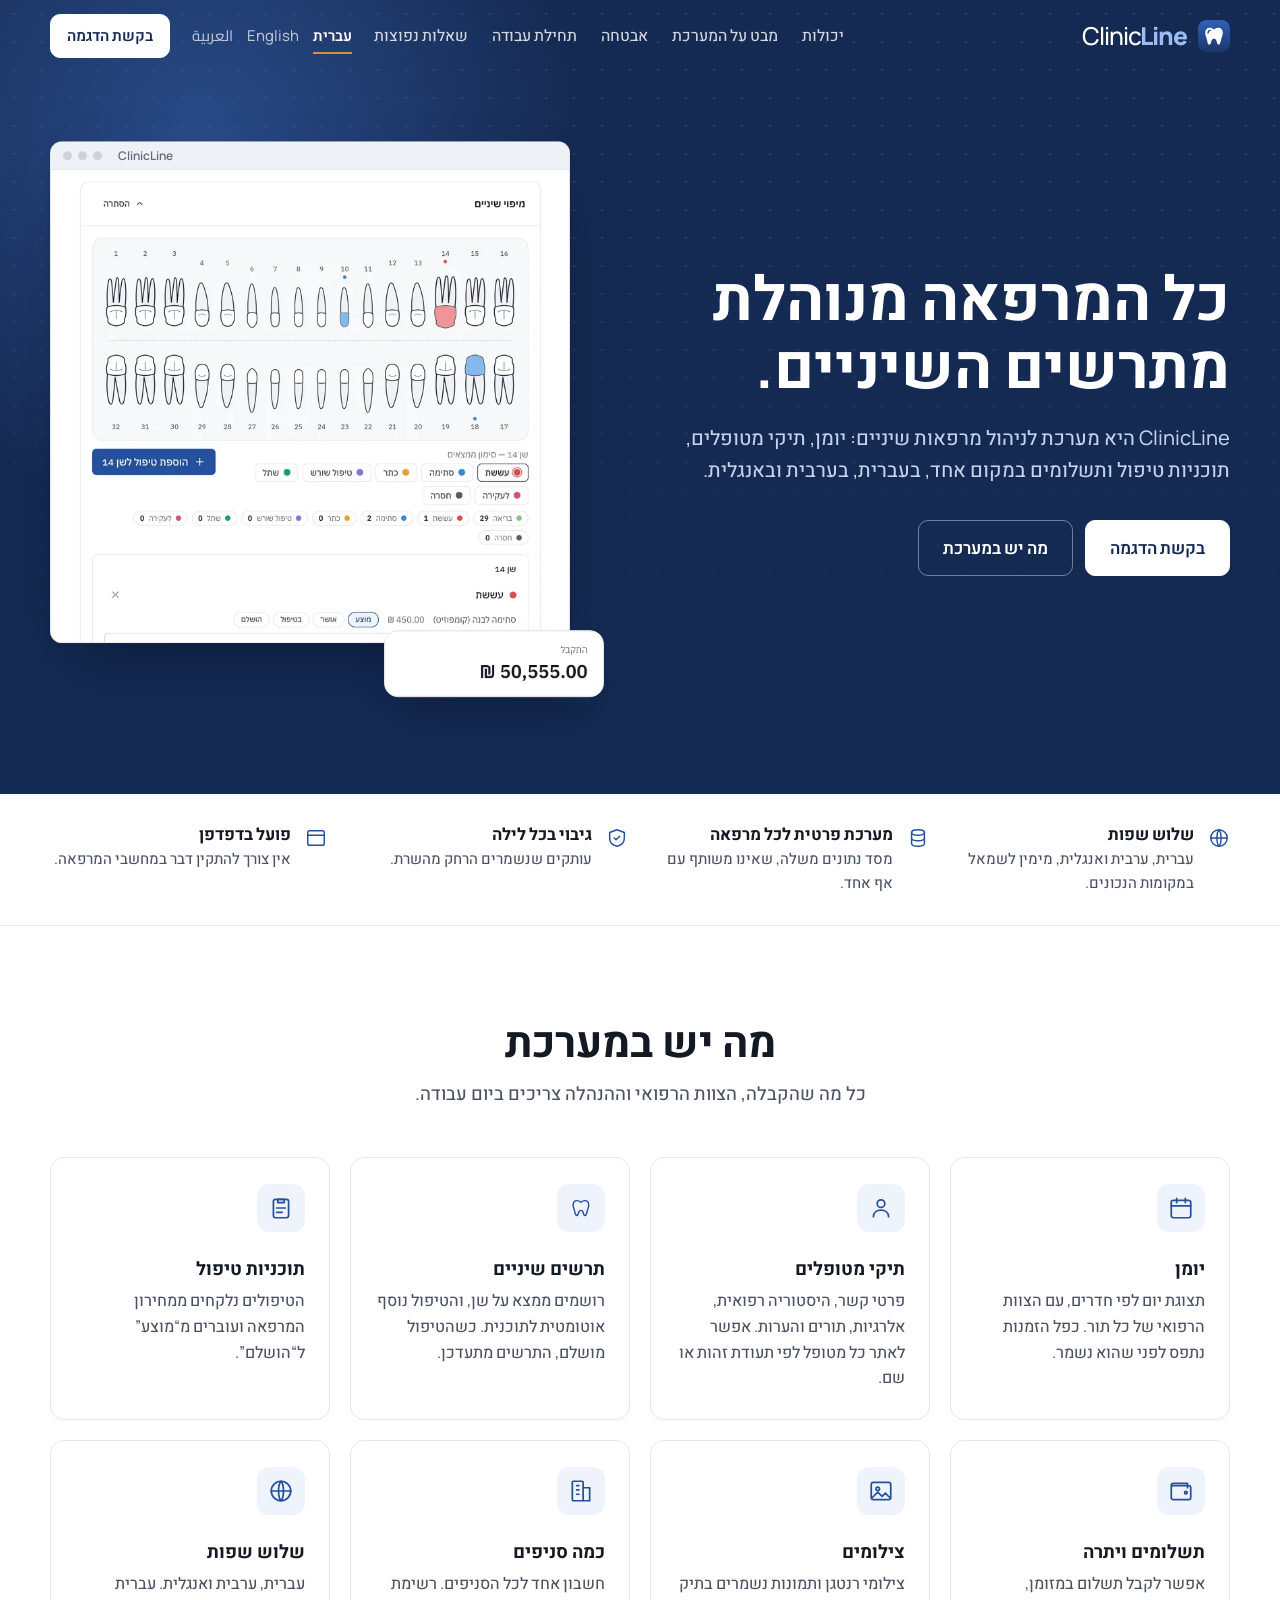
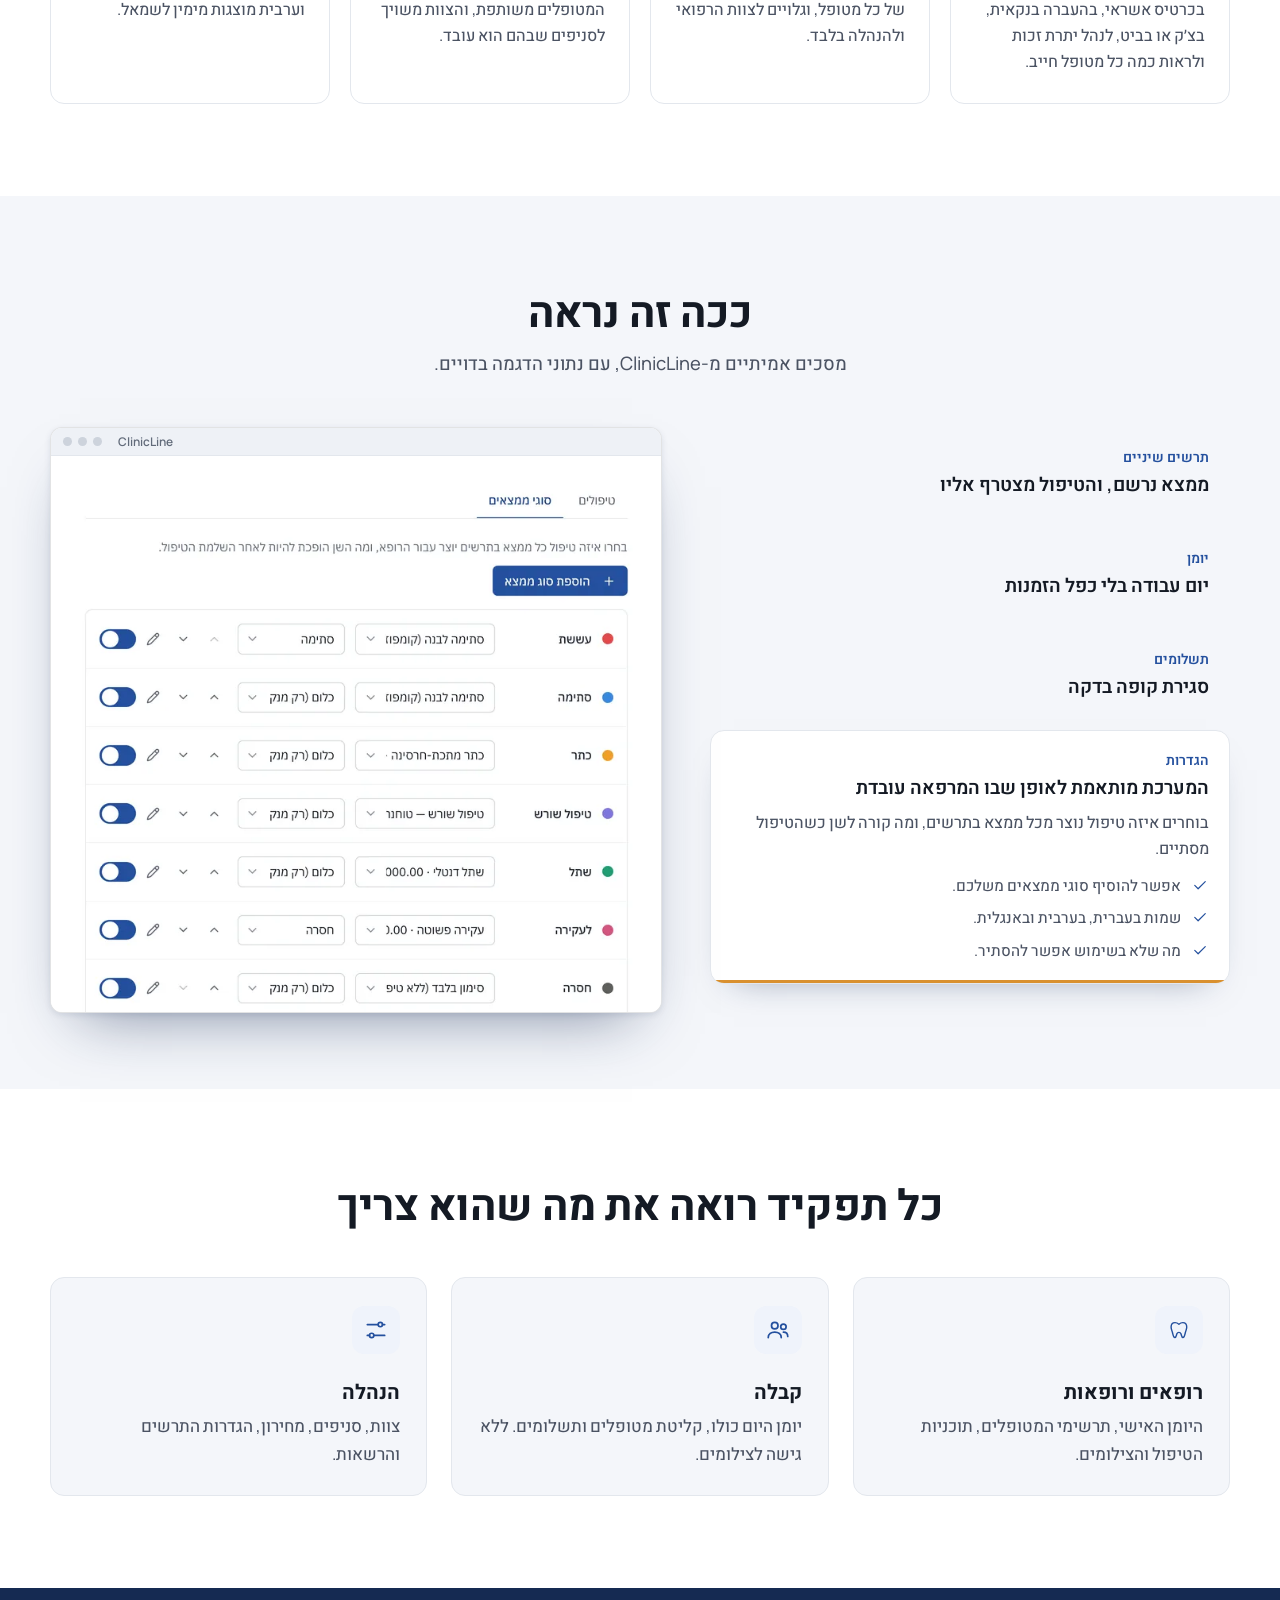
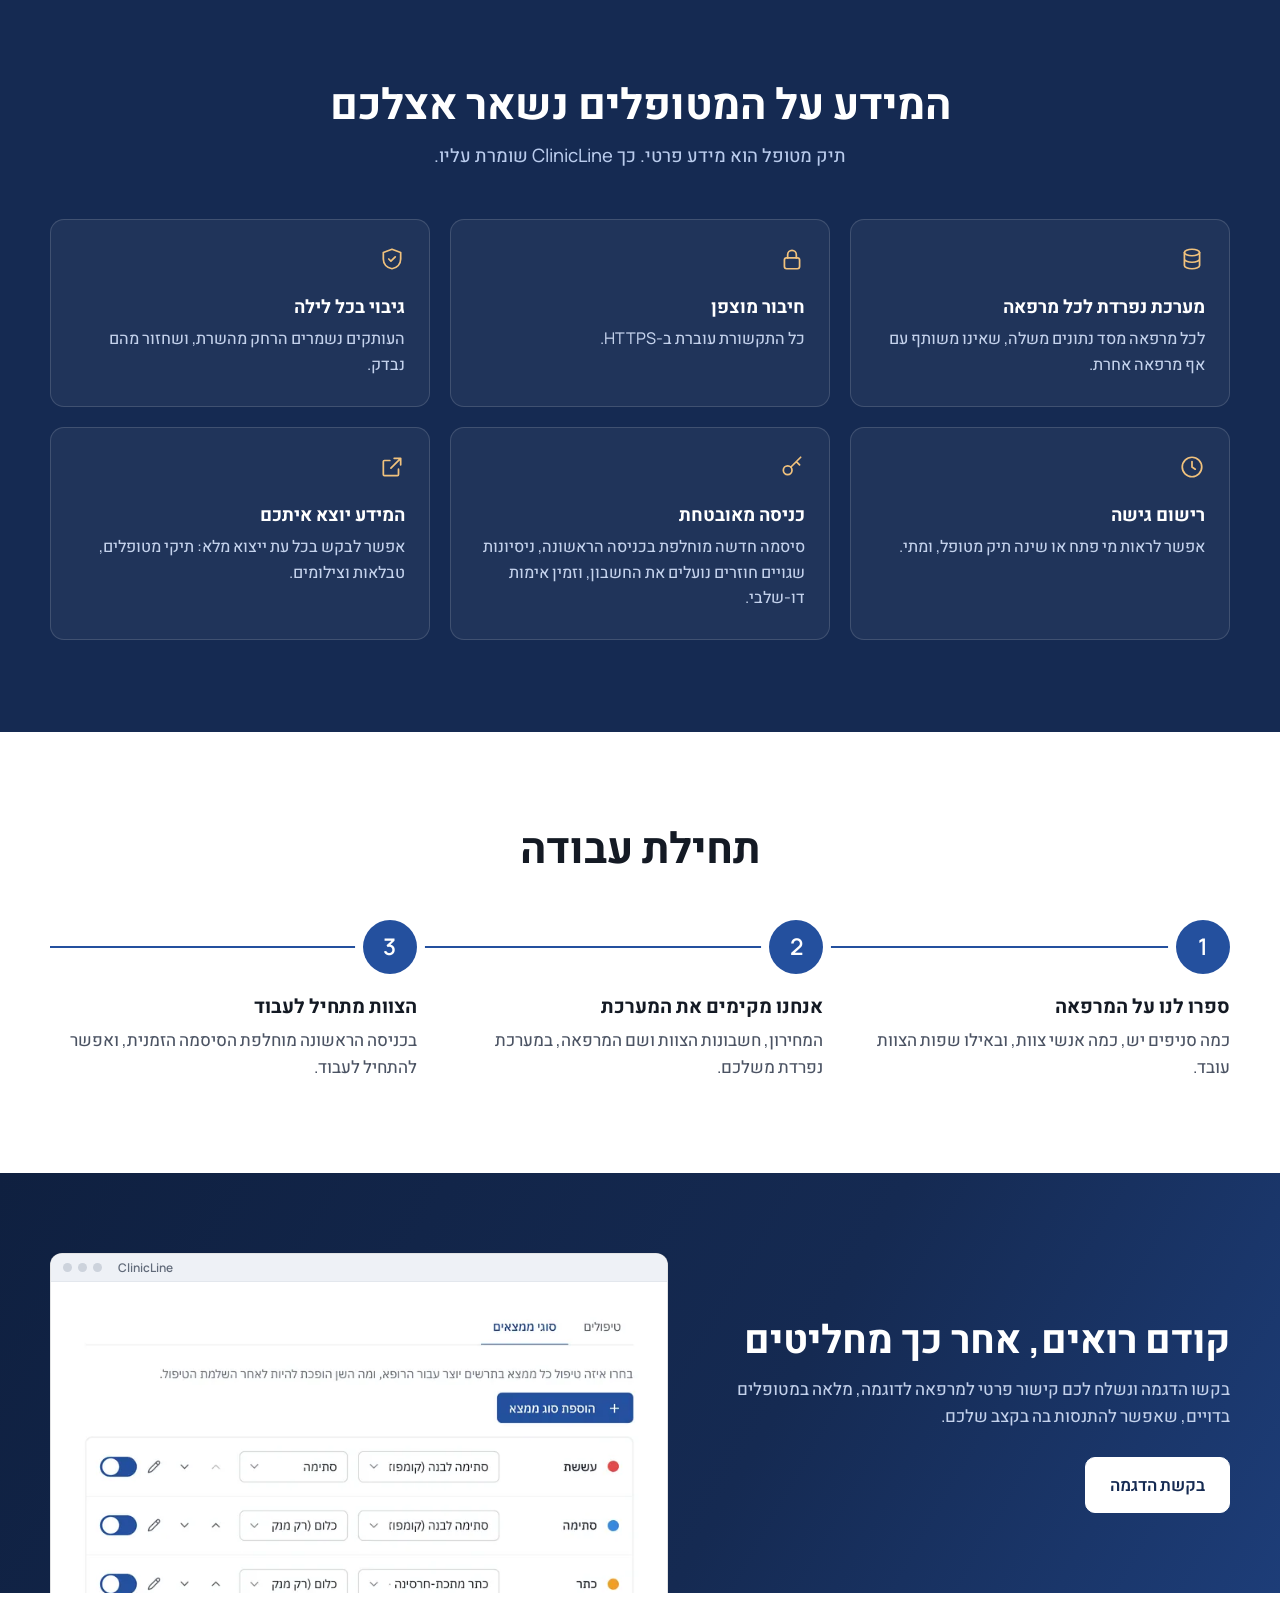
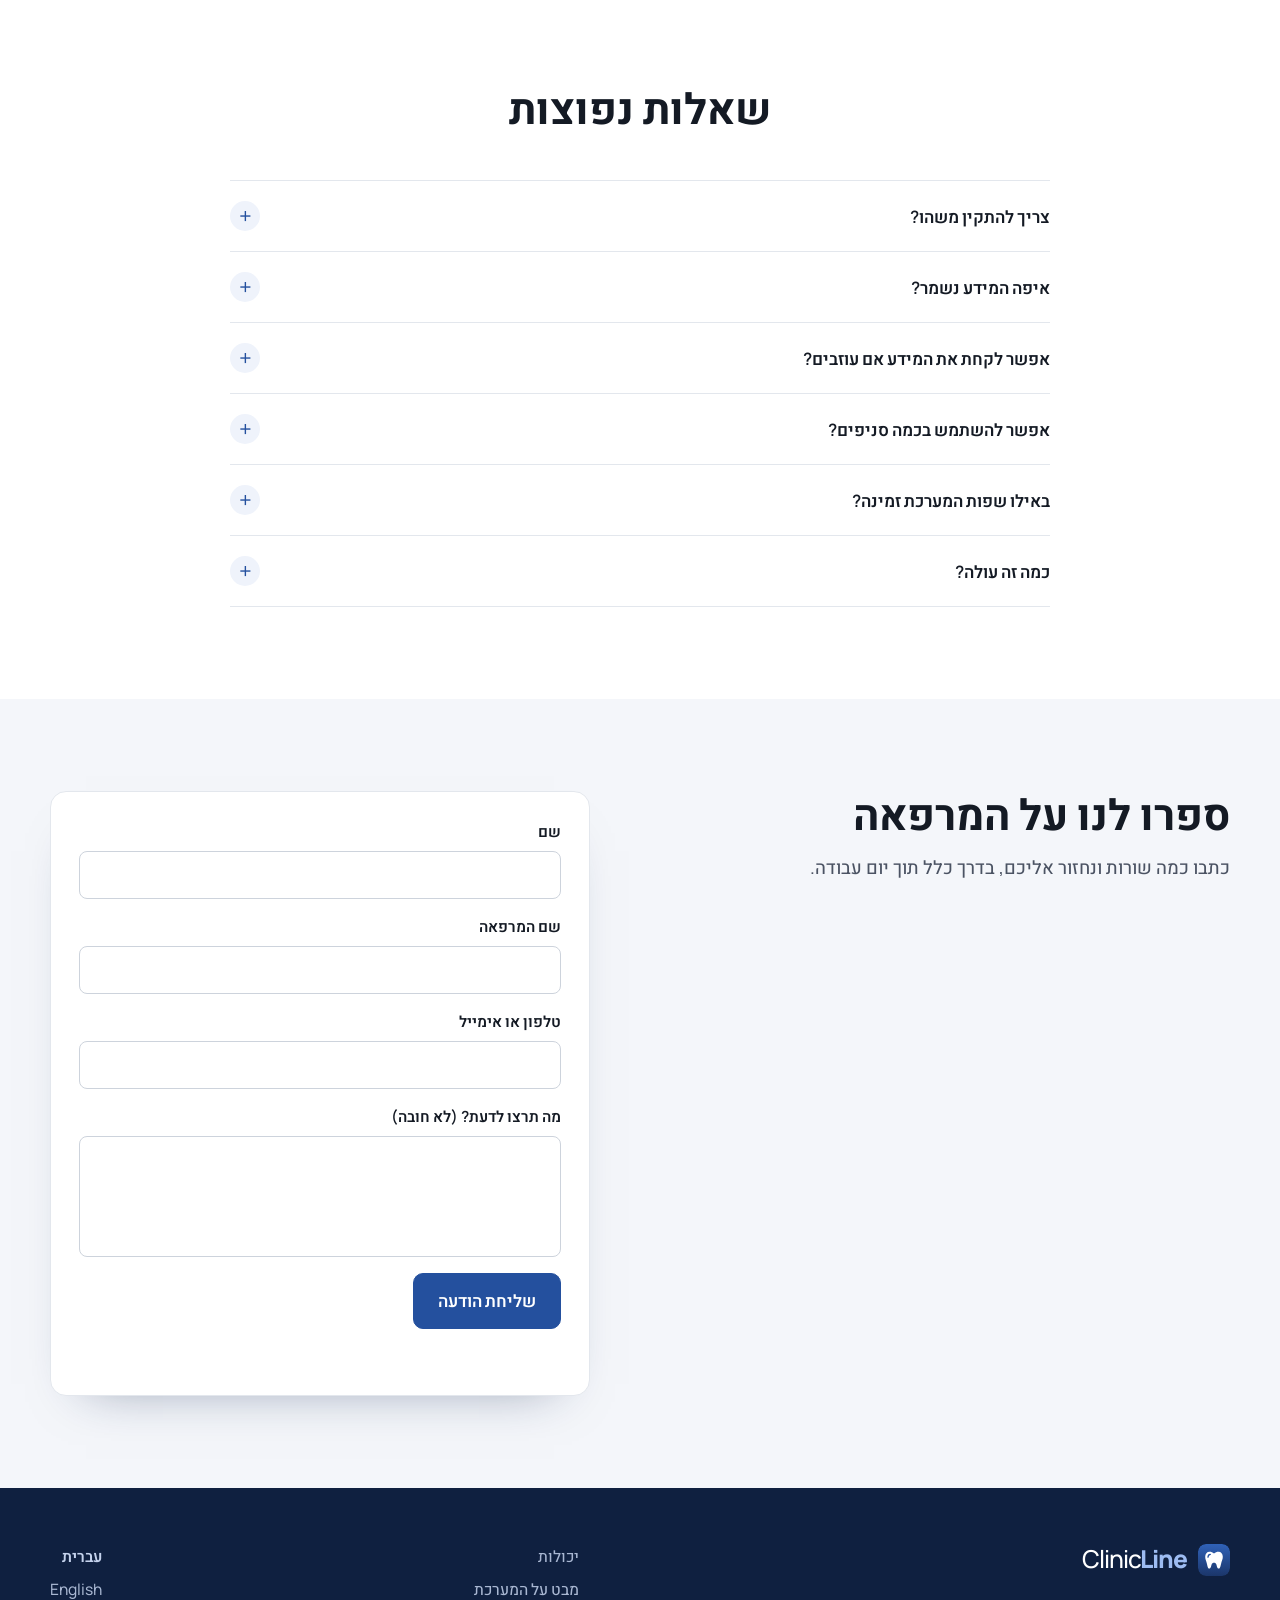
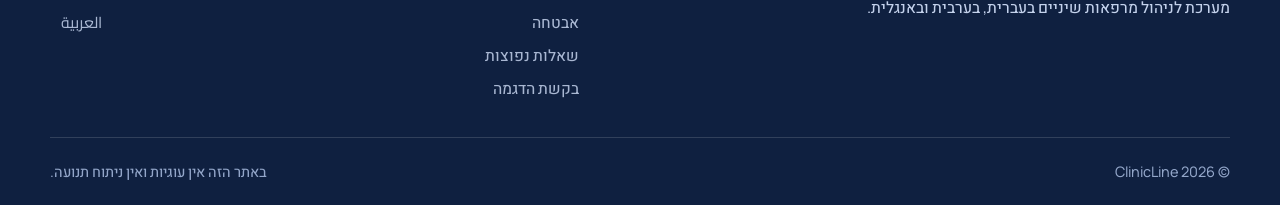
==== commit 0e913366: "Contact form emails messages automatically via FormSubmit; textarea not resizable Co-Authored-By: Cl" ====
--- a/index.html
+++ b/index.html
@@ -145,7 +145,7 @@
     <div class="wrap foot-row"><span>© 2026 ClinicLine</span><span>באתר הזה אין עוגיות ואין ניתוח תנועה.</span></div>
   </footer>
 
-  <script type="application/json" id="strings">{"lang":"he","contact":{"title":"ספרו לנו על המרפאה","intro":"כתבו כמה שורות ונחזור אליכם, בדרך כלל תוך יום עבודה.","name":"שם","clinic":"שם המרפאה","reach":"טלפון או אימייל","message":"מה תרצו לדעת? (לא חובה)","send":"שליחת הודעה","sending":"שולחים…","thanks":"תודה, ההודעה התקבלה ונחזור אליכם.","error":"ההודעה לא נשלחה. בדקו את החיבור ונסו שוב.","mailNote":"תוכנת הדואר תיפתח עם הודעה מוכנה לשליחה.","required":"נא למלא שם וטלפון או אימייל."}}</script>
+  <script type="application/json" id="strings">{"lang":"he","contact":{"title":"ספרו לנו על המרפאה","intro":"כתבו כמה שורות ונחזור אליכם, בדרך כלל תוך יום עבודה.","name":"שם","clinic":"שם המרפאה","reach":"טלפון או אימייל","message":"מה תרצו לדעת? (לא חובה)","send":"שליחת הודעה","sending":"שולחים…","thanks":"תודה, ההודעה התקבלה ונחזור אליכם.","error":"ההודעה לא נשלחה. בדקו את החיבור ונסו שוב.","required":"נא למלא שם וטלפון או אימייל."}}</script>
   <script src="assets/config.js"></script>
   <script src="assets/app.js" defer></script>
   <script src="assets/form.js" defer></script>
--- a/assets/style.css
+++ b/assets/style.css
@@ -206,7 +206,7 @@
 .contact-grid .section-head { margin: 0; text-align: start; }
 .form { display: grid; gap: 16px; background: #fff; border: 1px solid var(--line); border-radius: 16px; padding: 28px; box-shadow: 0 24px 50px -36px rgba(21, 42, 82, 0.5); }
 .form label { display: grid; gap: 6px; font-size: 0.9rem; font-weight: 600; }
-.form input, .form textarea { font: inherit; font-weight: 400; color: var(--ink); background: #fff; border: 1px solid #cdd3dc; border-radius: 8px; padding: 11px 12px; width: 100%; transition: border-color 0.2s, box-shadow 0.2s; }
+.form input, .form textarea { resize: none; font: inherit; font-weight: 400; color: var(--ink); background: #fff; border: 1px solid #cdd3dc; border-radius: 8px; padding: 11px 12px; width: 100%; transition: border-color 0.2s, box-shadow 0.2s; }
 .form input:focus, .form textarea:focus { outline: none; border-color: var(--brand); box-shadow: 0 0 0 3px rgba(36, 80, 158, 0.18); }
 .form .btn { justify-self: start; }
 .form-status { min-height: 1.4em; font-size: 0.92rem; color: var(--muted); }
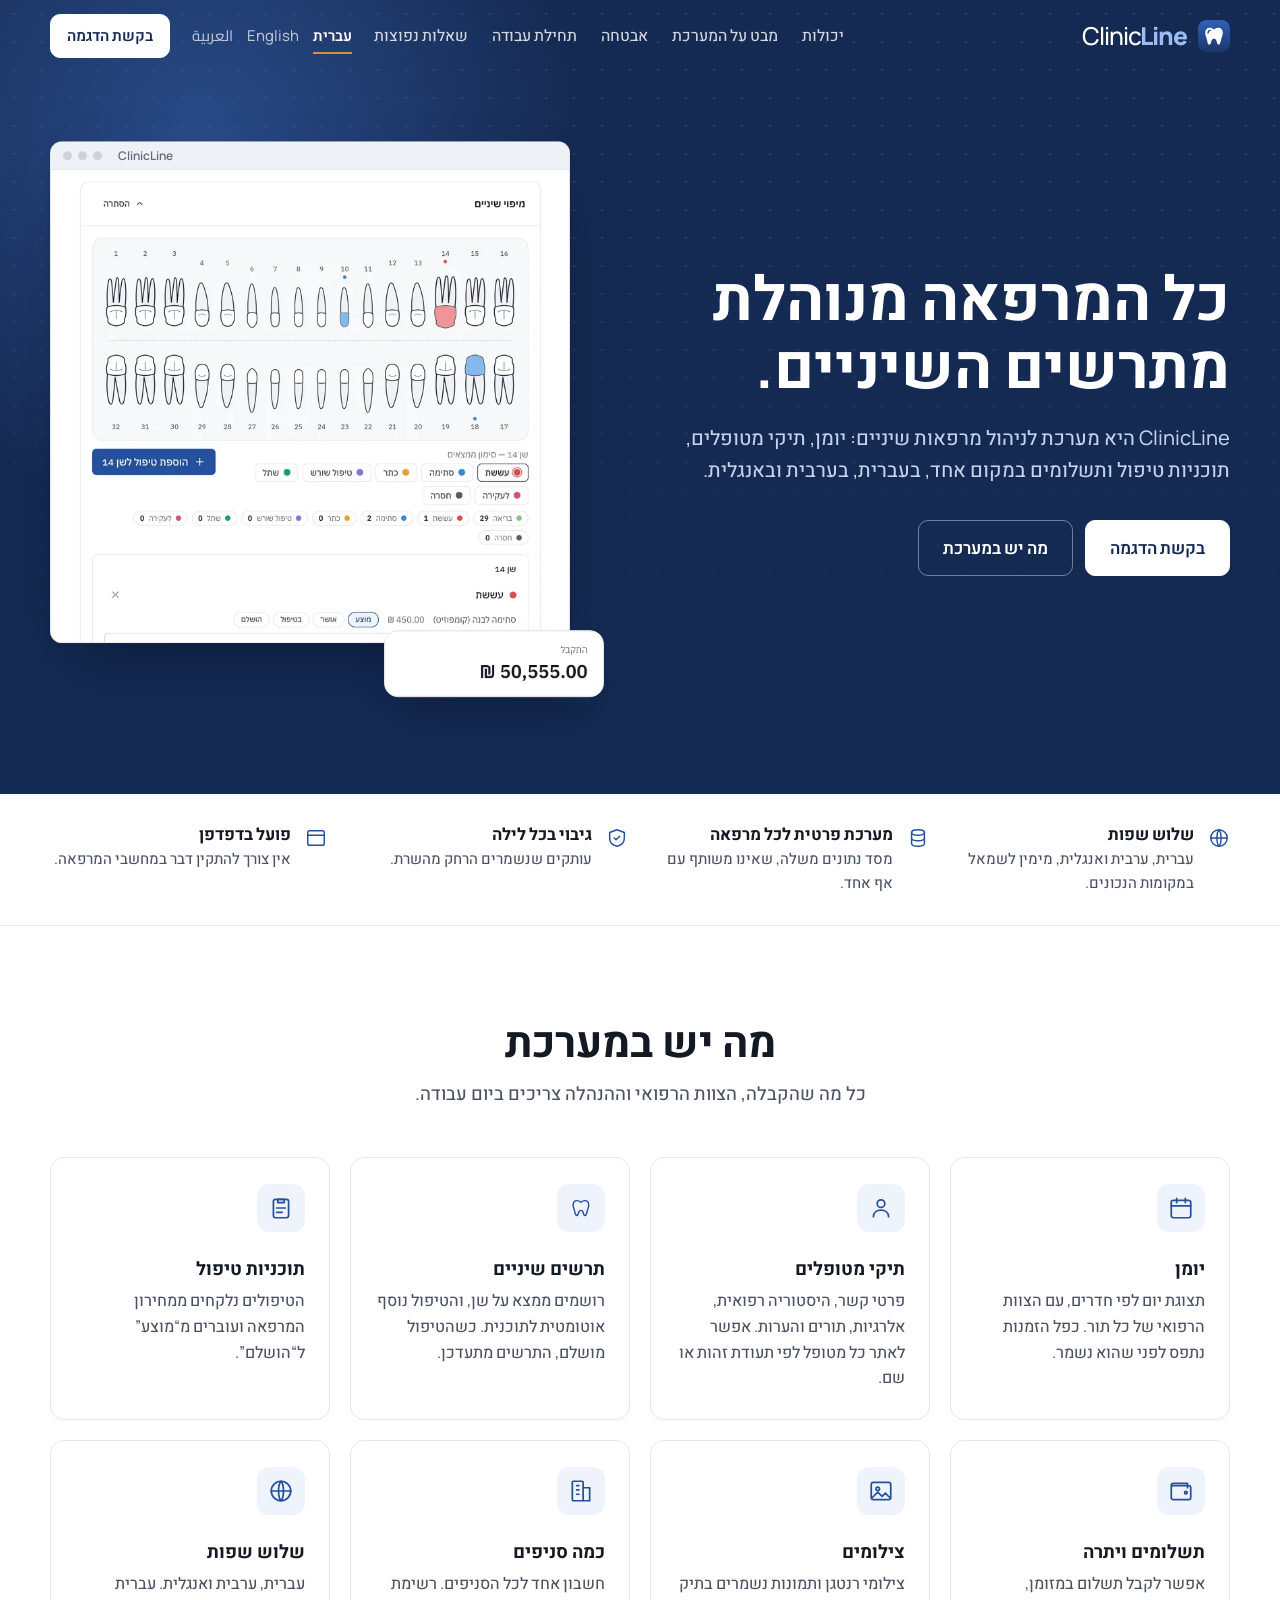
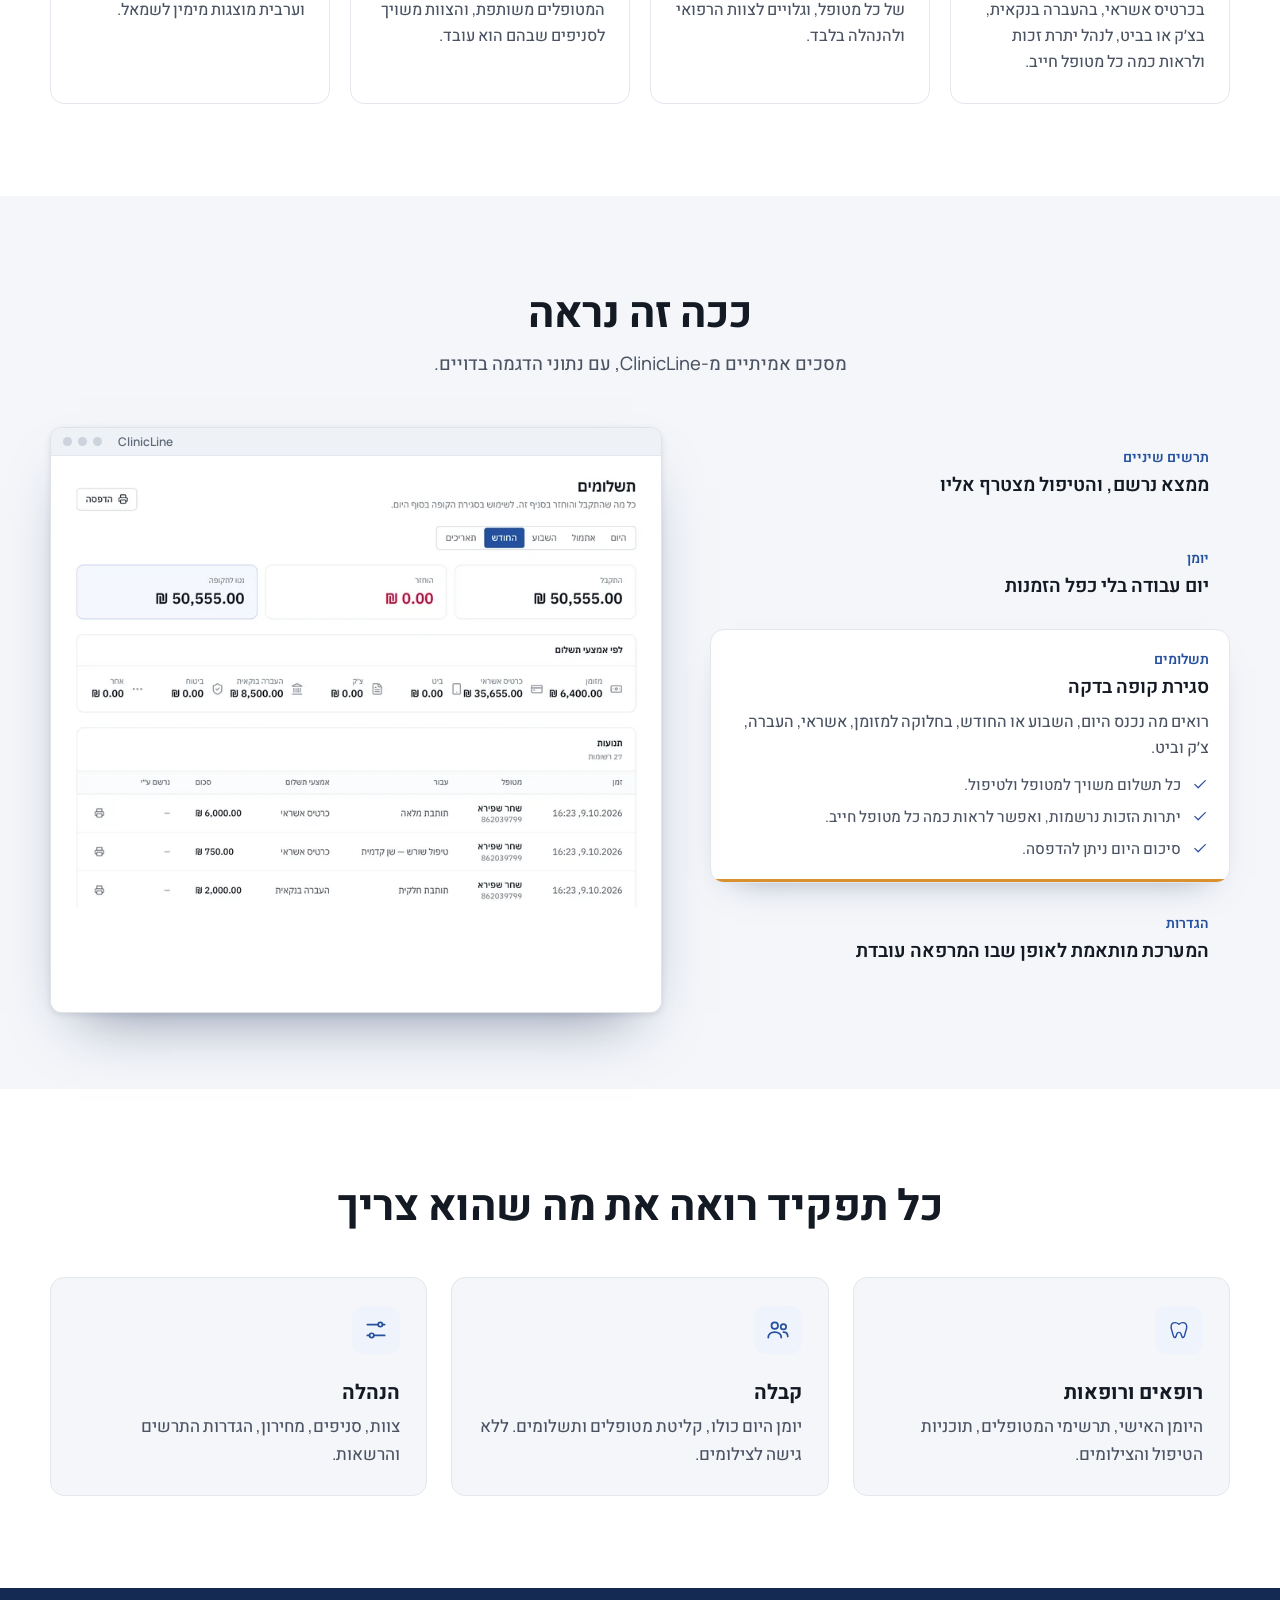
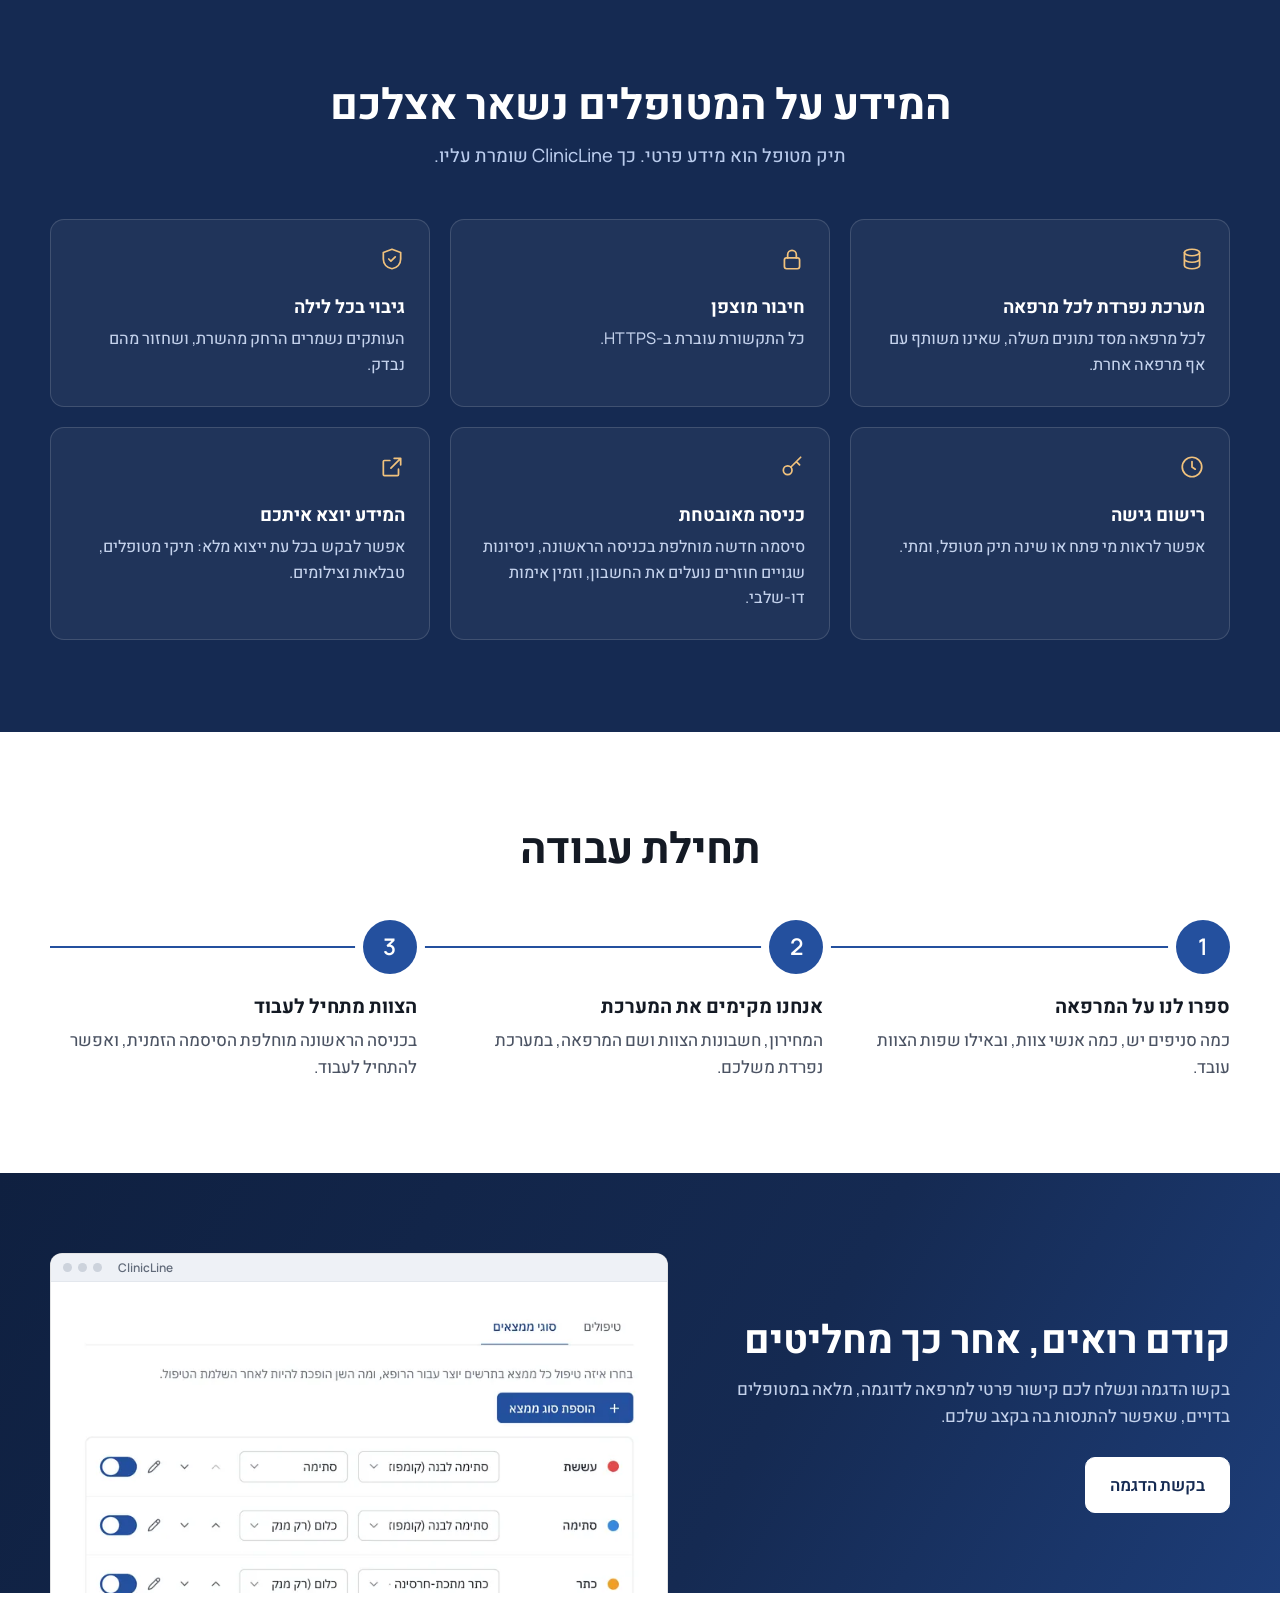
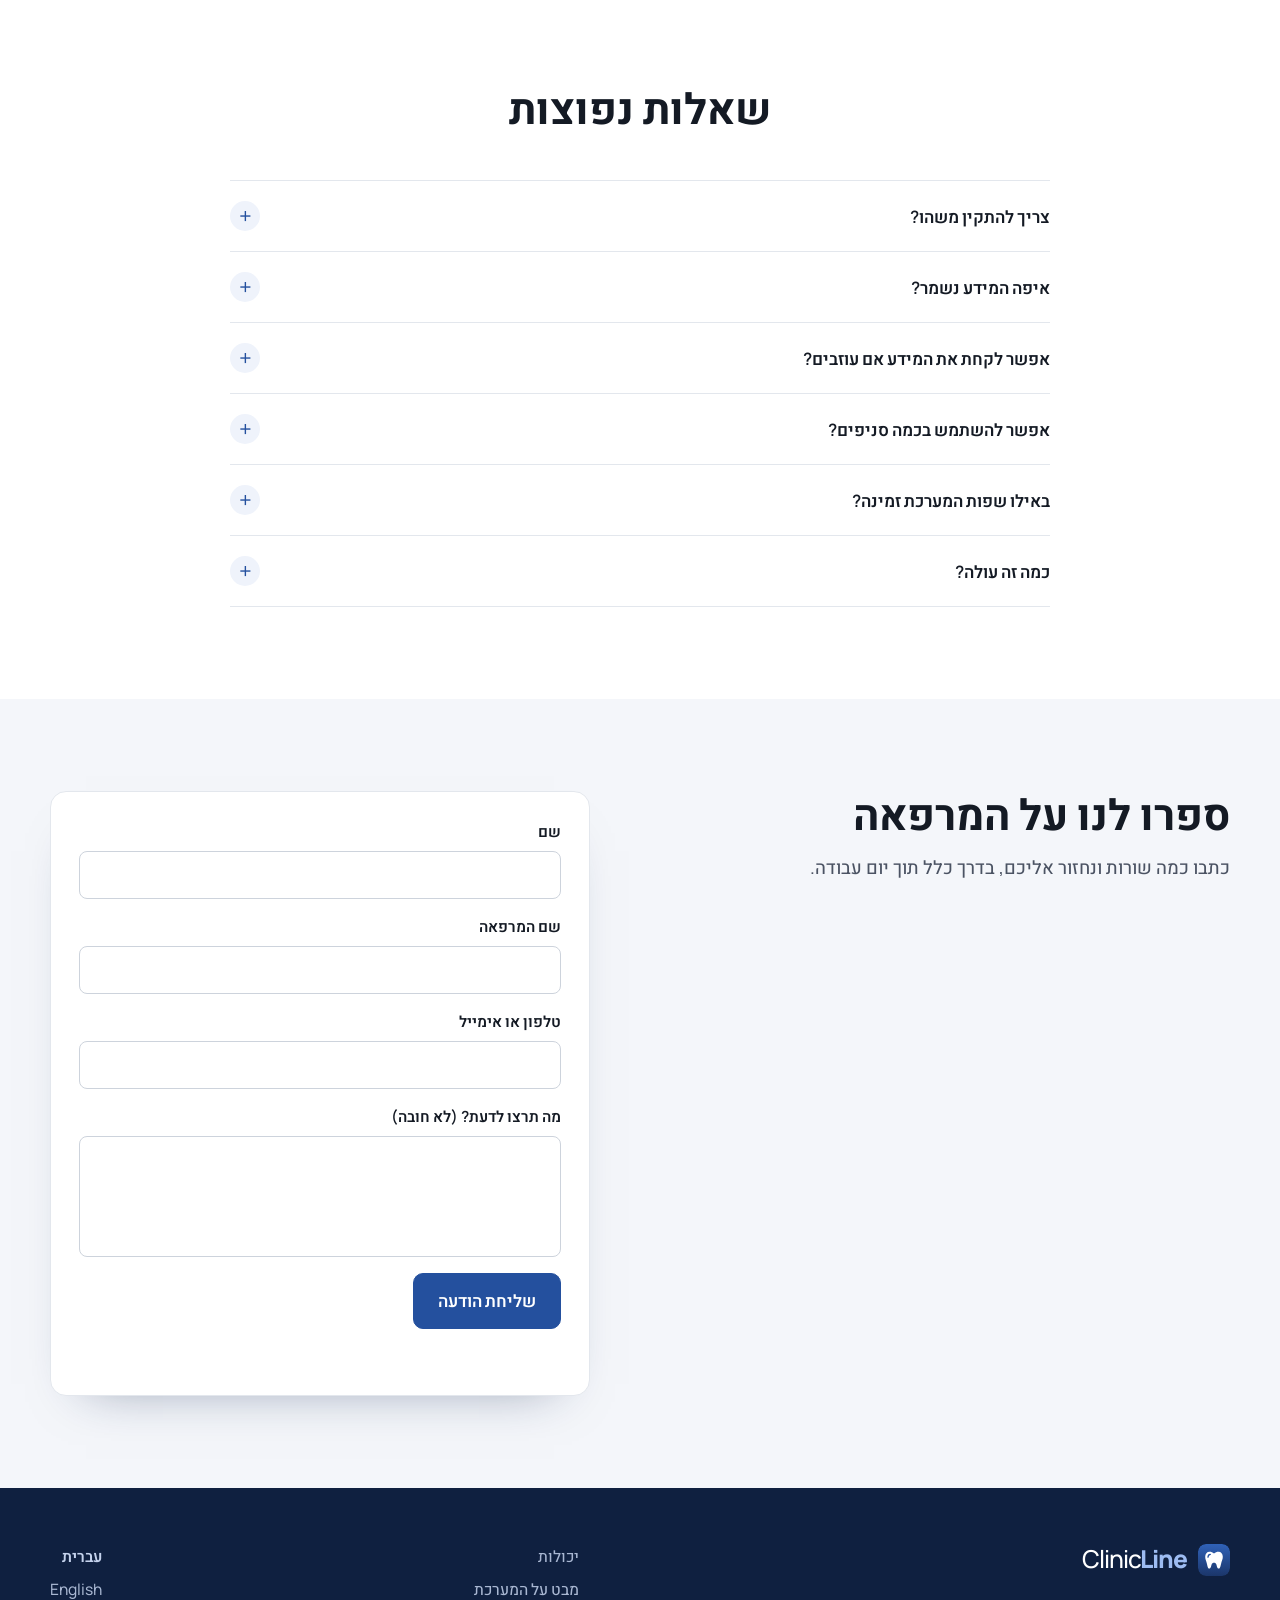
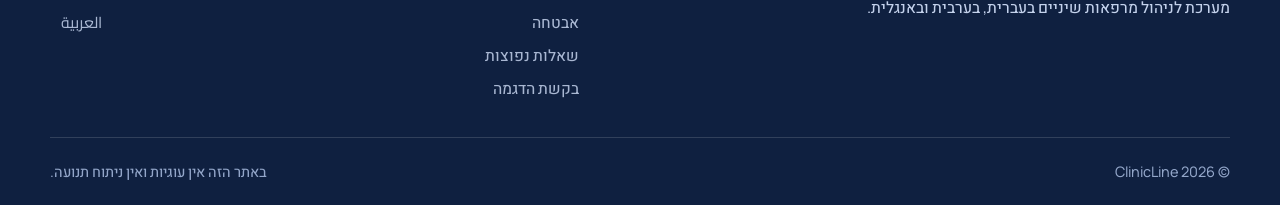
==== commit 105eea50: "Site URLs move to the clinicline.help custom domain Co-Authored-By: Claude Sonnet 5.5 <noreply@anthr" ====
--- a/index.html
+++ b/index.html
@@ -5,17 +5,17 @@
   <meta name="viewport" content="width=device-width, initial-scale=1">
   <title>ClinicLine: מערכת לניהול מרפאות שיניים בעברית, בערבית ובאנגלית</title>
   <meta name="description" content="יומן, תיקי מטופלים, תרשים שיניים אינטראקטיבי, תוכניות טיפול ותשלומים למרפאות שיניים. לכל מרפאה מערכת פרטית משלה.">
-  <link rel="canonical" href="https://mahmoodana1.github.io/pages/">
-  <link rel="alternate" hreflang="he" href="https://mahmoodana1.github.io/pages/">
-  <link rel="alternate" hreflang="en" href="https://mahmoodana1.github.io/pages/en/">
-  <link rel="alternate" hreflang="ar" href="https://mahmoodana1.github.io/pages/ar/">
-  <link rel="alternate" hreflang="x-default" href="https://mahmoodana1.github.io/pages/">
+  <link rel="canonical" href="https://clinicline.help/">
+  <link rel="alternate" hreflang="he" href="https://clinicline.help/">
+  <link rel="alternate" hreflang="en" href="https://clinicline.help/en/">
+  <link rel="alternate" hreflang="ar" href="https://clinicline.help/ar/">
+  <link rel="alternate" hreflang="x-default" href="https://clinicline.help/">
   <meta property="og:type" content="website">
   <meta property="og:site_name" content="ClinicLine">
   <meta property="og:title" content="ClinicLine: מערכת לניהול מרפאות שיניים בעברית, בערבית ובאנגלית">
   <meta property="og:description" content="יומן, תיקי מטופלים, תרשים שיניים אינטראקטיבי, תוכניות טיפול ותשלומים למרפאות שיניים. לכל מרפאה מערכת פרטית משלה.">
-  <meta property="og:url" content="https://mahmoodana1.github.io/pages/">
-  <meta property="og:image" content="https://mahmoodana1.github.io/pages/assets/og.png">
+  <meta property="og:url" content="https://clinicline.help/">
+  <meta property="og:image" content="https://clinicline.help/assets/og.png">
   <meta name="twitter:card" content="summary_large_image">
   <meta name="theme-color" content="#152a52">
   <link rel="icon" href="assets/icon.svg" type="image/svg+xml">
@@ -25,7 +25,7 @@
   <link rel="stylesheet" href="assets/fonts.css">
   <link rel="stylesheet" href="assets/style.css">
   <script>document.documentElement.classList.add('js')</script>
-  <script type="application/ld+json">{"@context":"https://schema.org","@type":"SoftwareApplication","name":"ClinicLine","applicationCategory":"BusinessApplication","operatingSystem":"Web browser","description":"יומן, תיקי מטופלים, תרשים שיניים אינטראקטיבי, תוכניות טיפול ותשלומים למרפאות שיניים. לכל מרפאה מערכת פרטית משלה.","inLanguage":["he","ar","en"],"url":"https://mahmoodana1.github.io/pages/"}</script>
+  <script type="application/ld+json">{"@context":"https://schema.org","@type":"SoftwareApplication","name":"ClinicLine","applicationCategory":"BusinessApplication","operatingSystem":"Web browser","description":"יומן, תיקי מטופלים, תרשים שיניים אינטראקטיבי, תוכניות טיפול ותשלומים למרפאות שיניים. לכל מרפאה מערכת פרטית משלה.","inLanguage":["he","ar","en"],"url":"https://clinicline.help/"}</script>
 </head>
 <body>
   <a class="skip" href="#main">דילוג לתוכן</a>
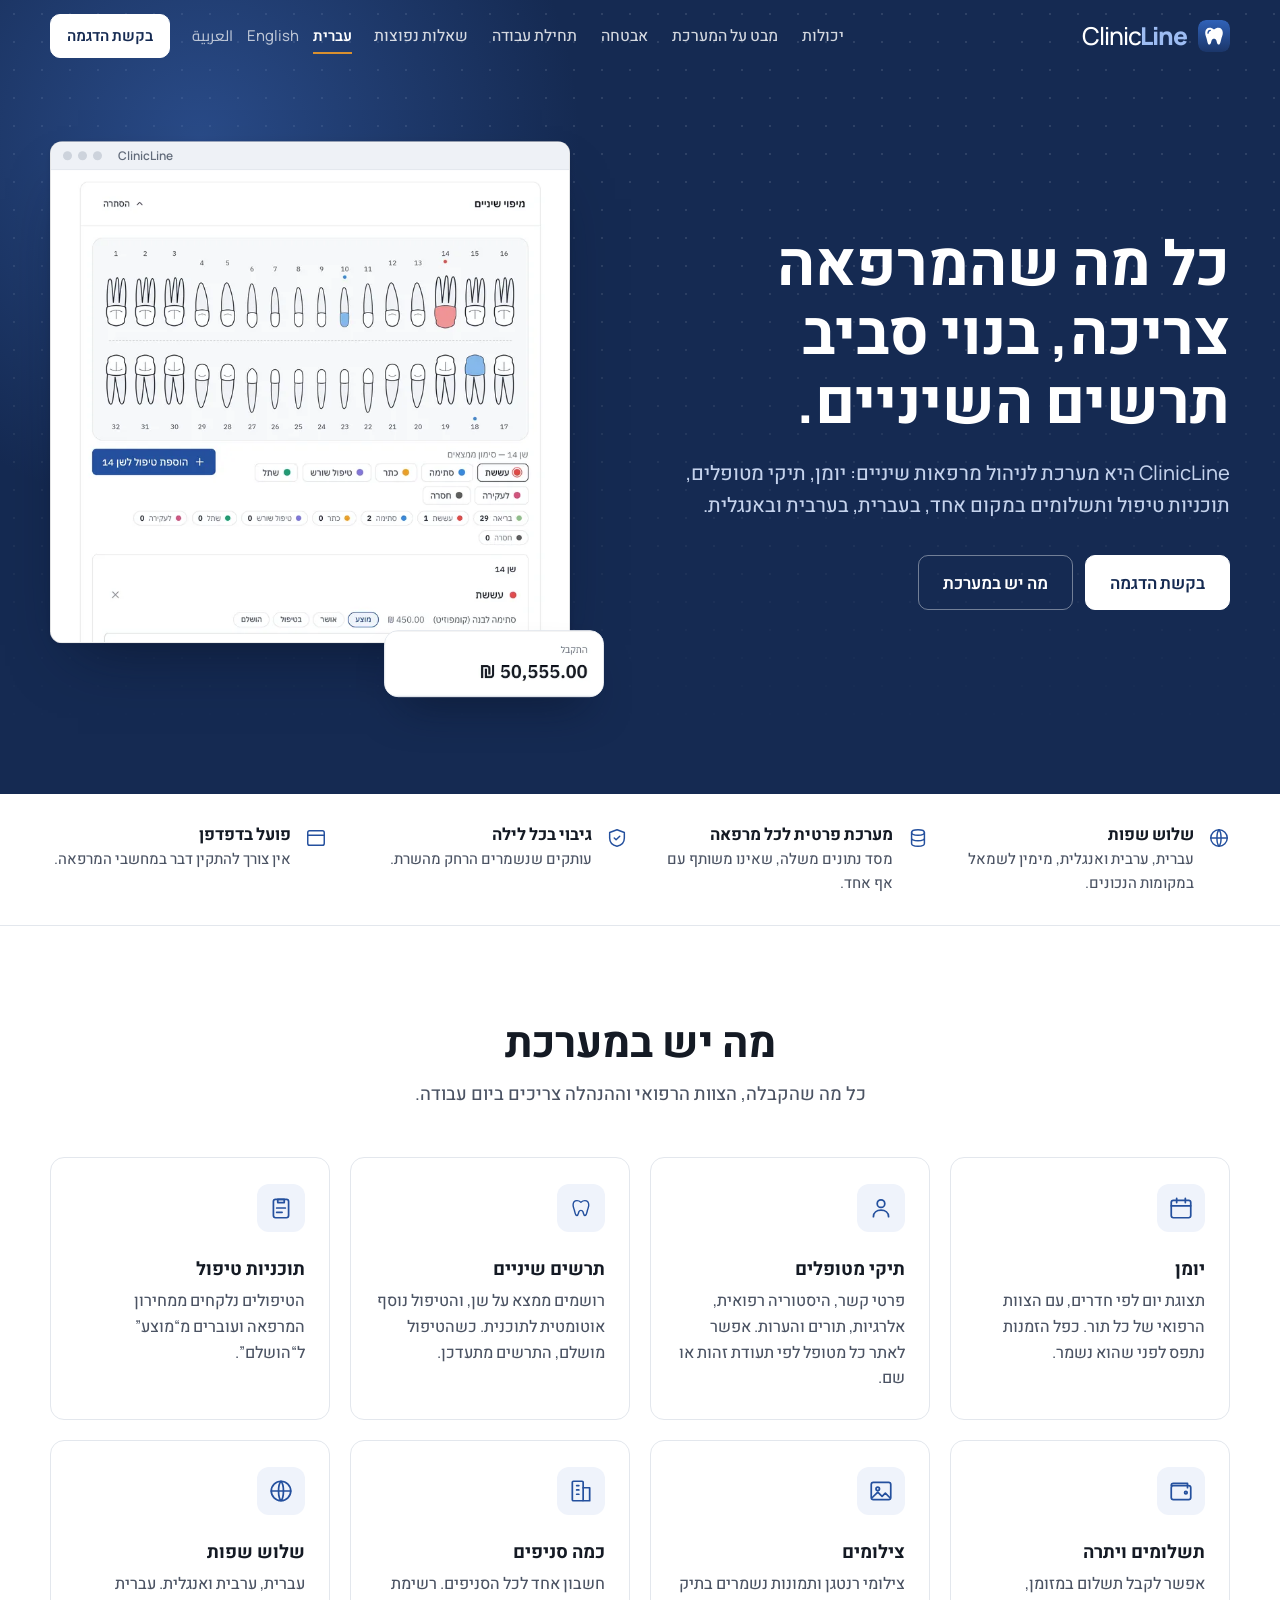
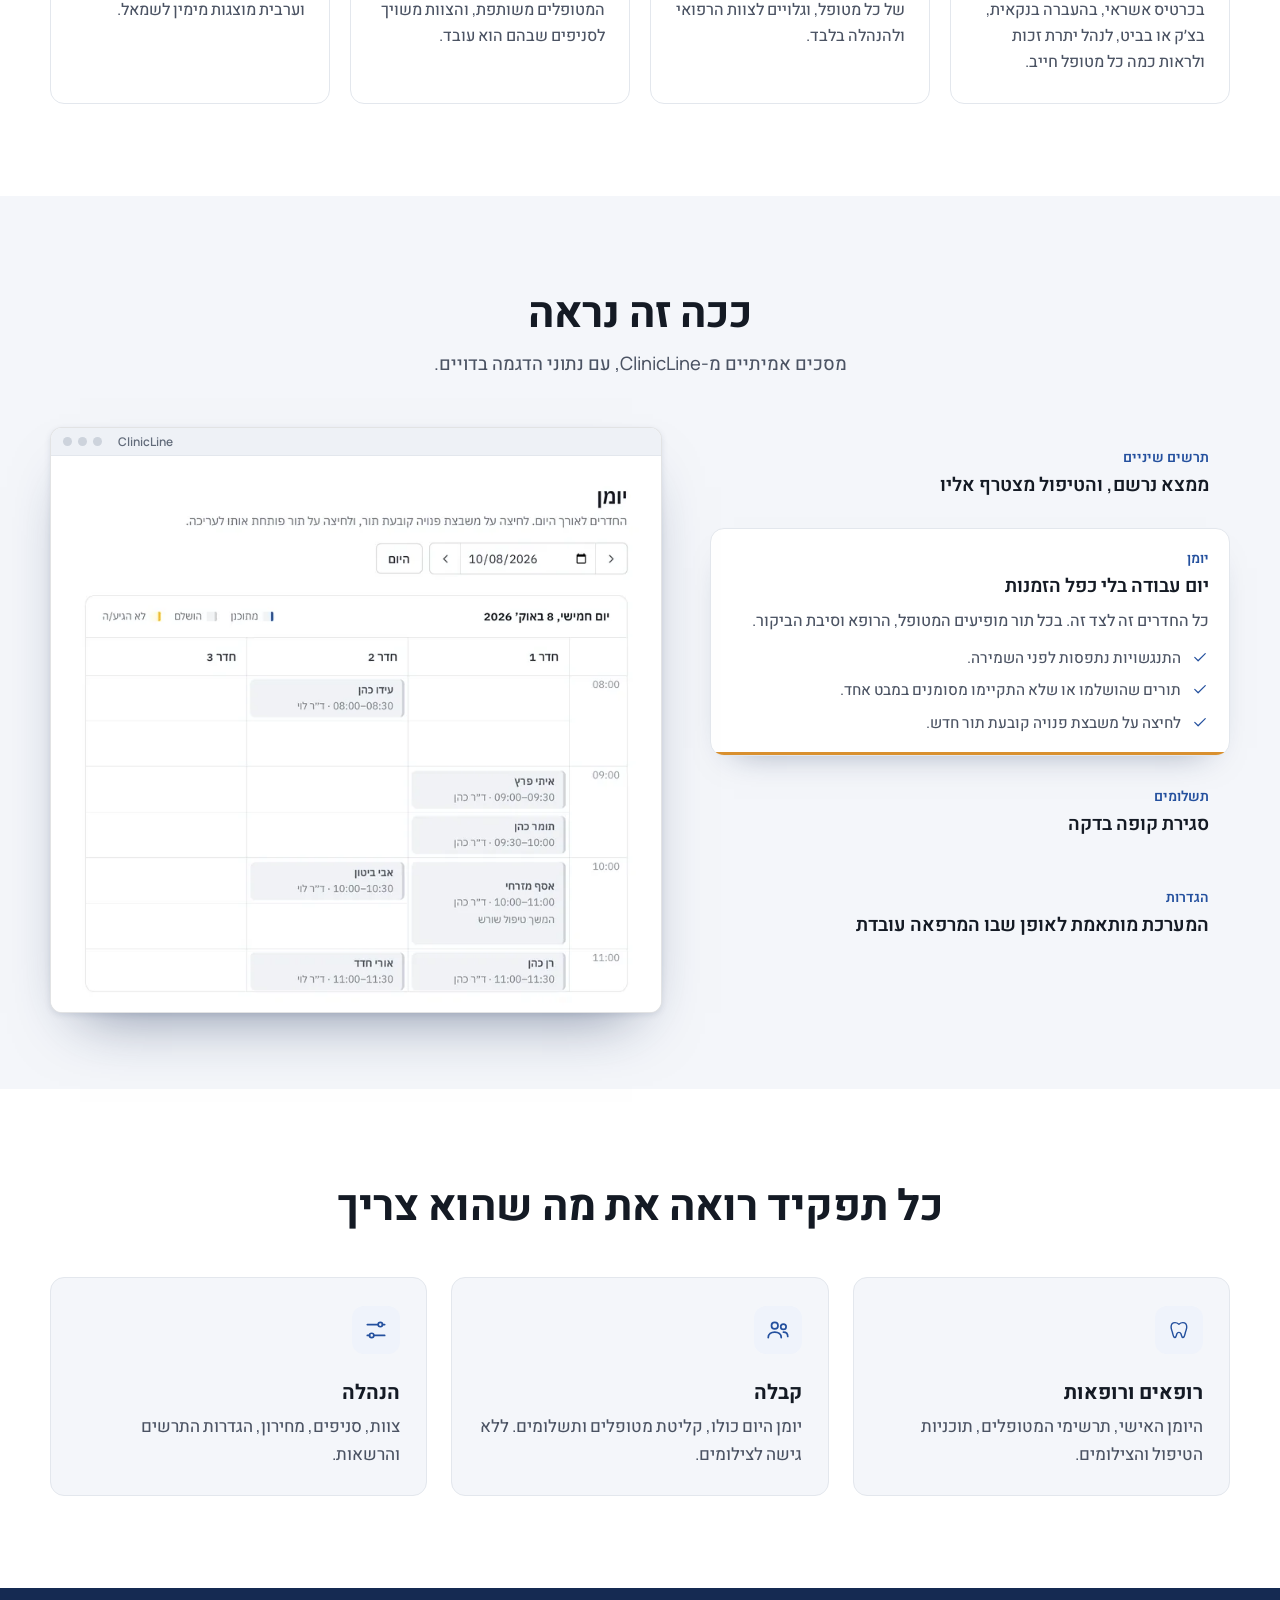
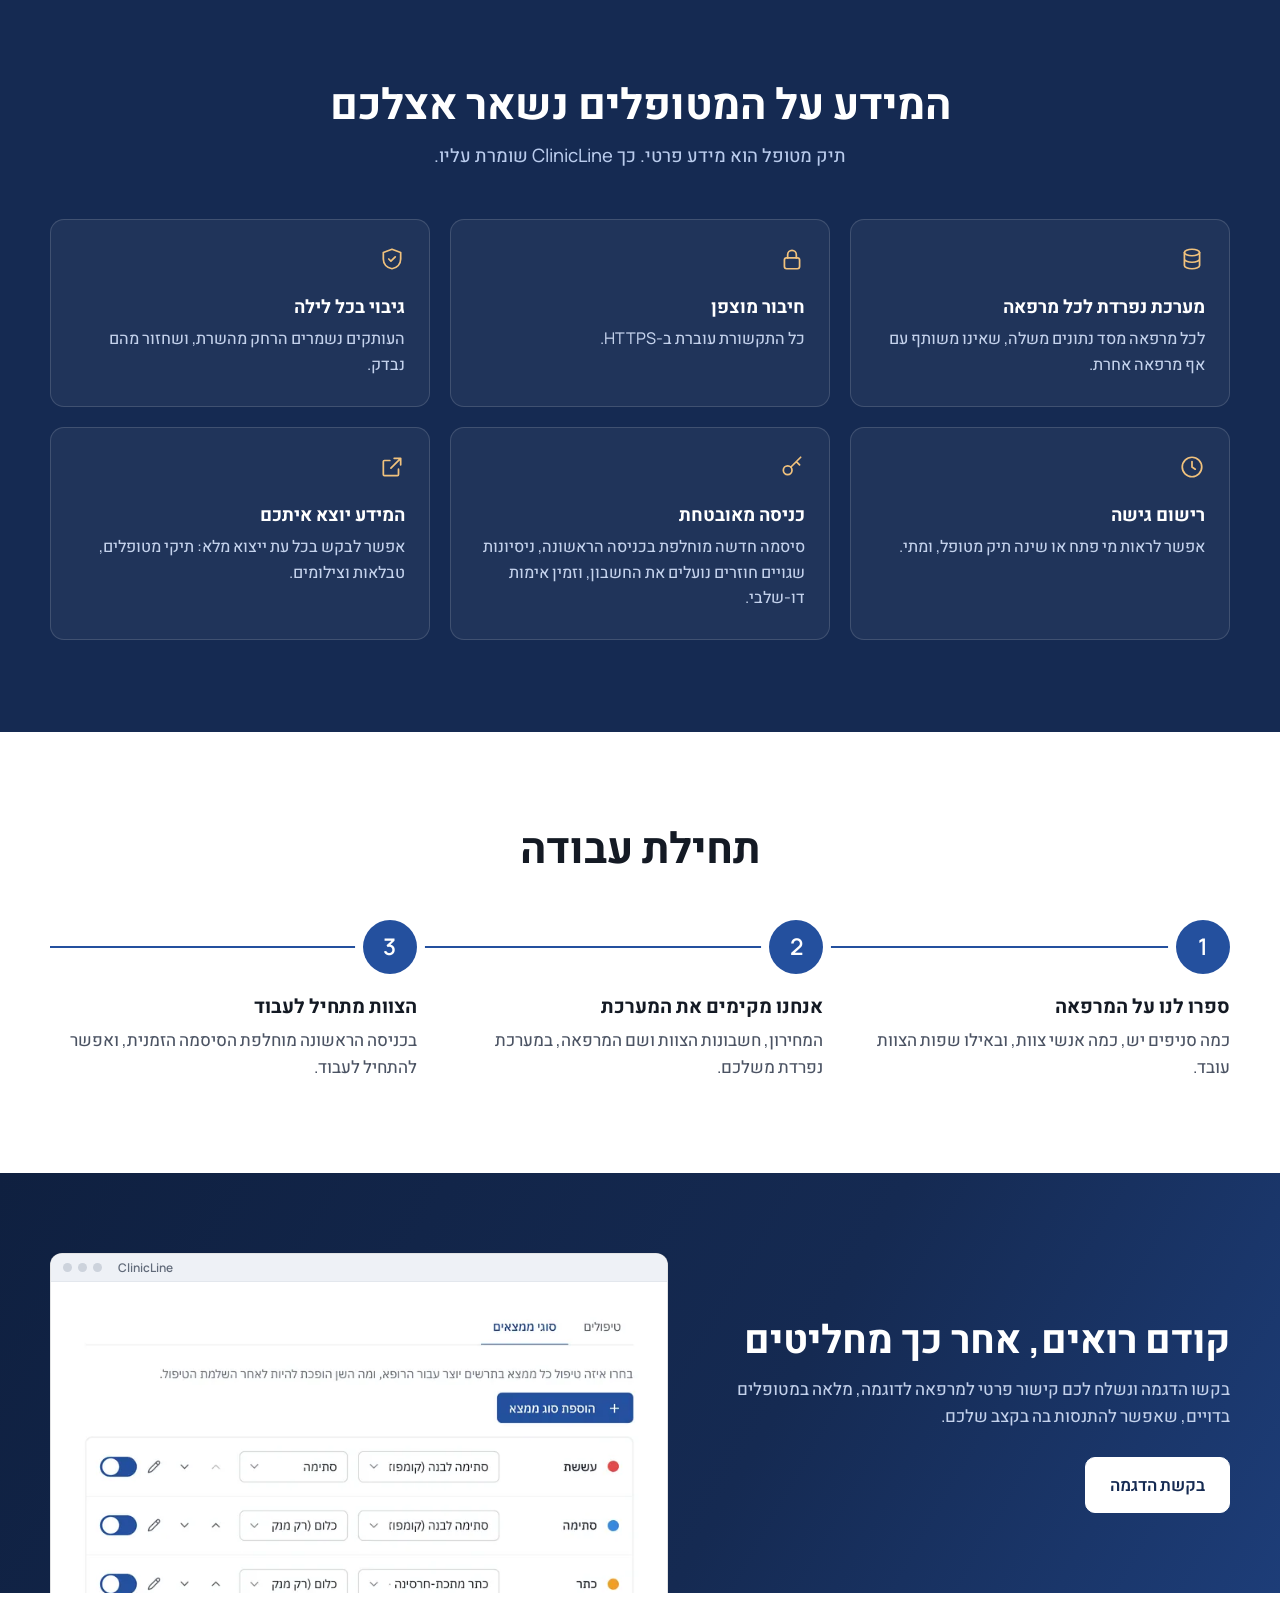
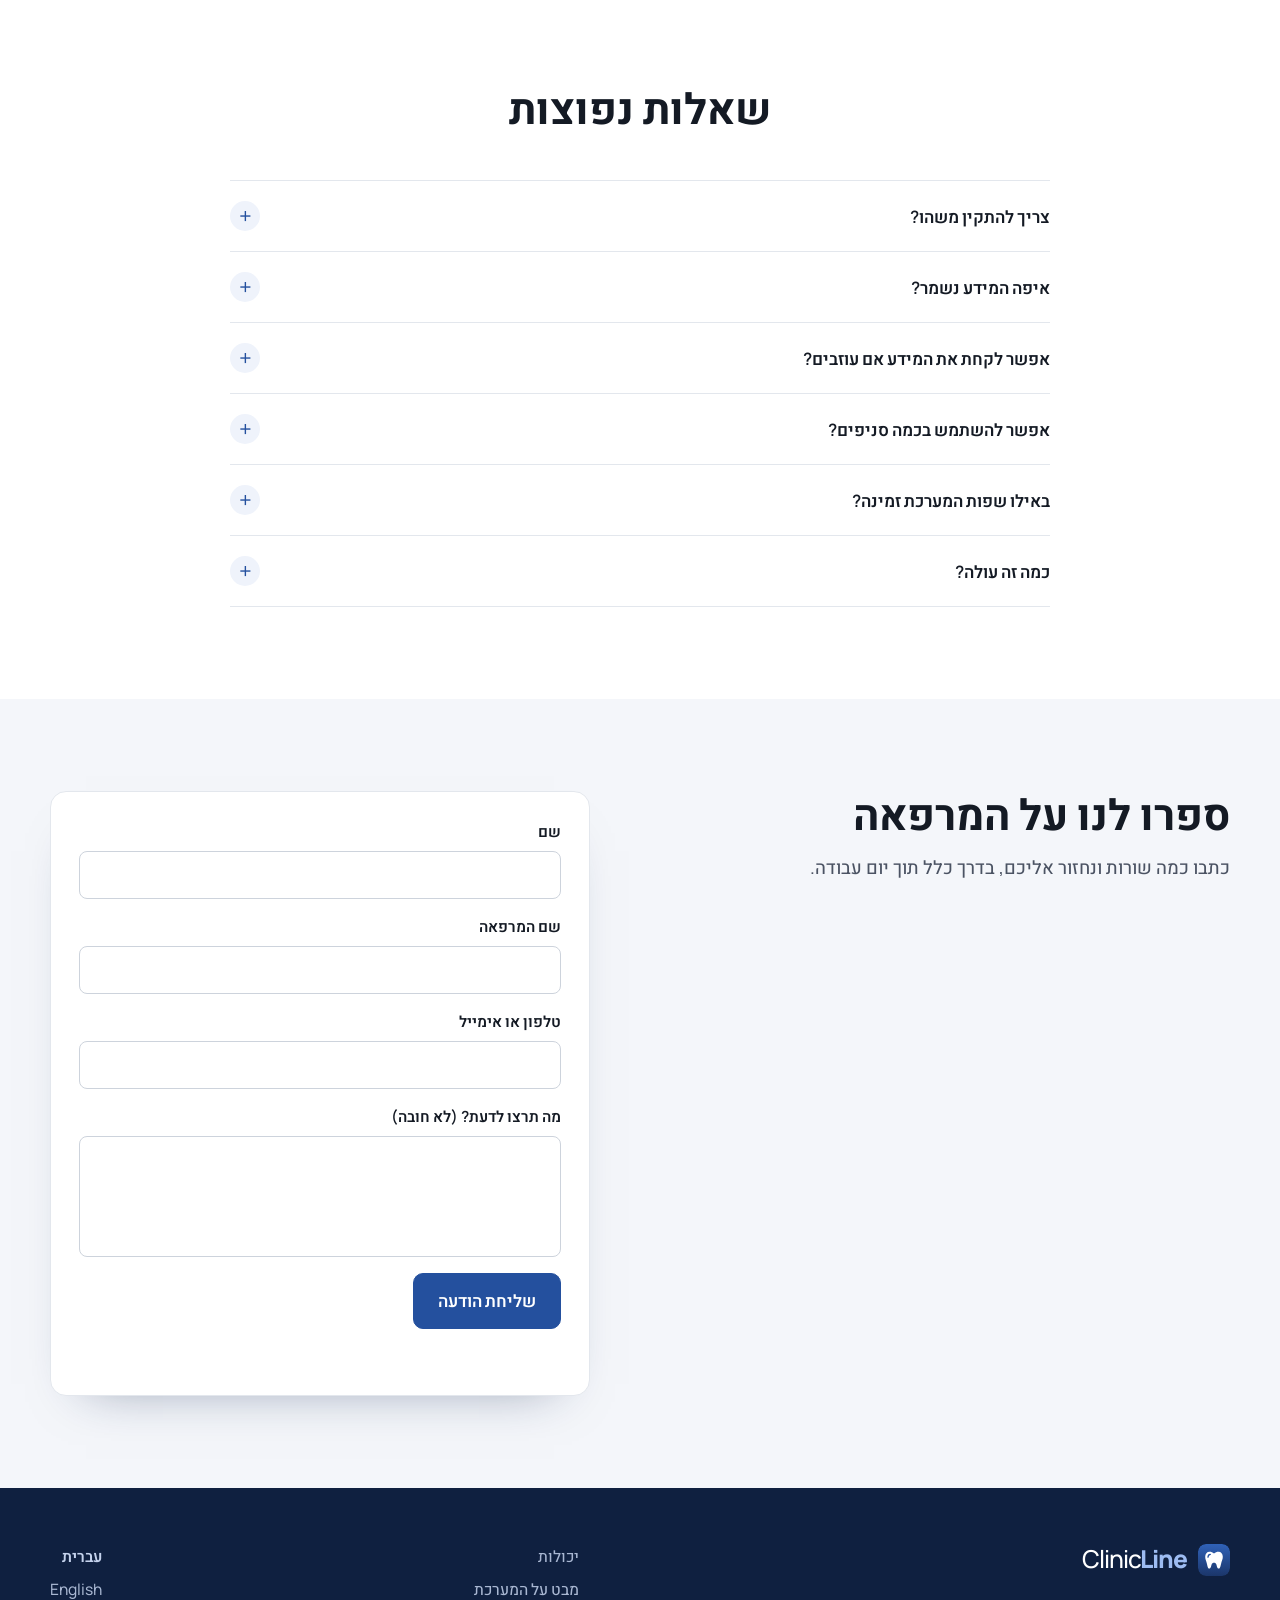
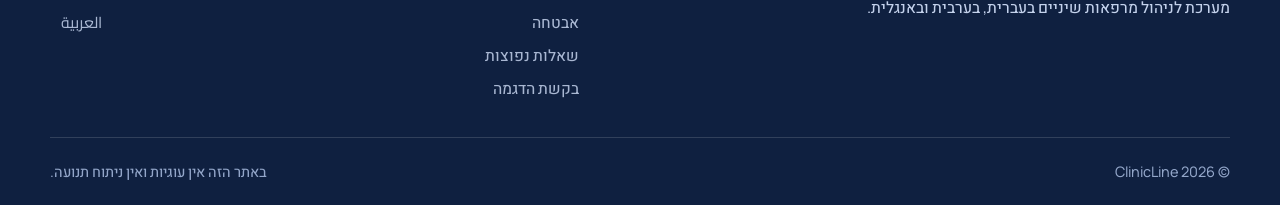
==== commit ab56f731: "Hero headline: more natural wording in all three languages Co-Authored-By: Claude Opus 5.5 <noreply@" ====
--- a/index.html
+++ b/index.html
@@ -48,7 +48,7 @@
     <section class="hero">
       <div class="wrap hero-grid">
         <div class="hero-copy">
-          <h1 class="rise" style="--d:0ms">כל המרפאה מנוהלת מתרשים השיניים.</h1>
+          <h1 class="rise" style="--d:0ms">כל מה שהמרפאה צריכה, בנוי סביב תרשים השיניים.</h1>
           <p class="lead rise" style="--d:120ms">ClinicLine היא מערכת לניהול מרפאות שיניים: יומן, תיקי מטופלים, תוכניות טיפול ותשלומים במקום אחד, בעברית, בערבית ובאנגלית.</p>
           <p class="hero-actions rise" style="--d:240ms">
             <a class="btn btn-light" href="#contact">בקשת הדגמה</a>
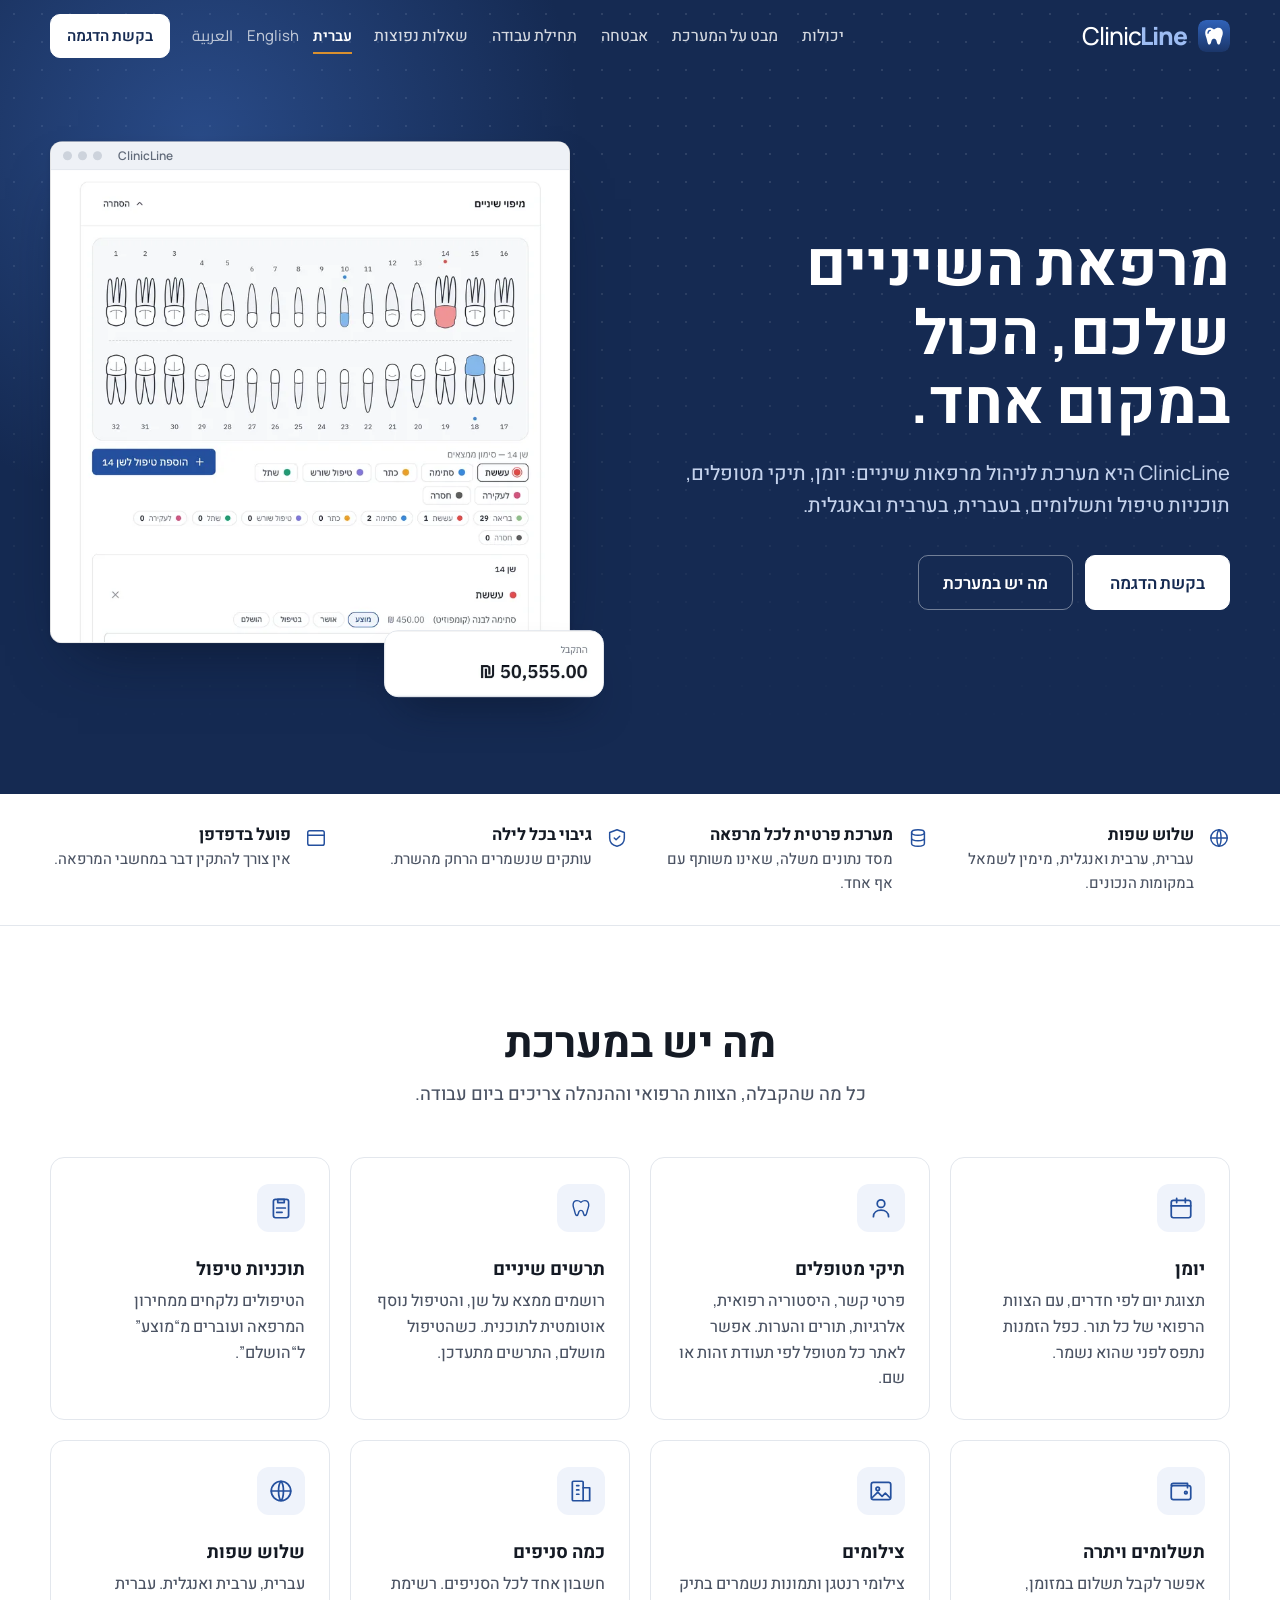
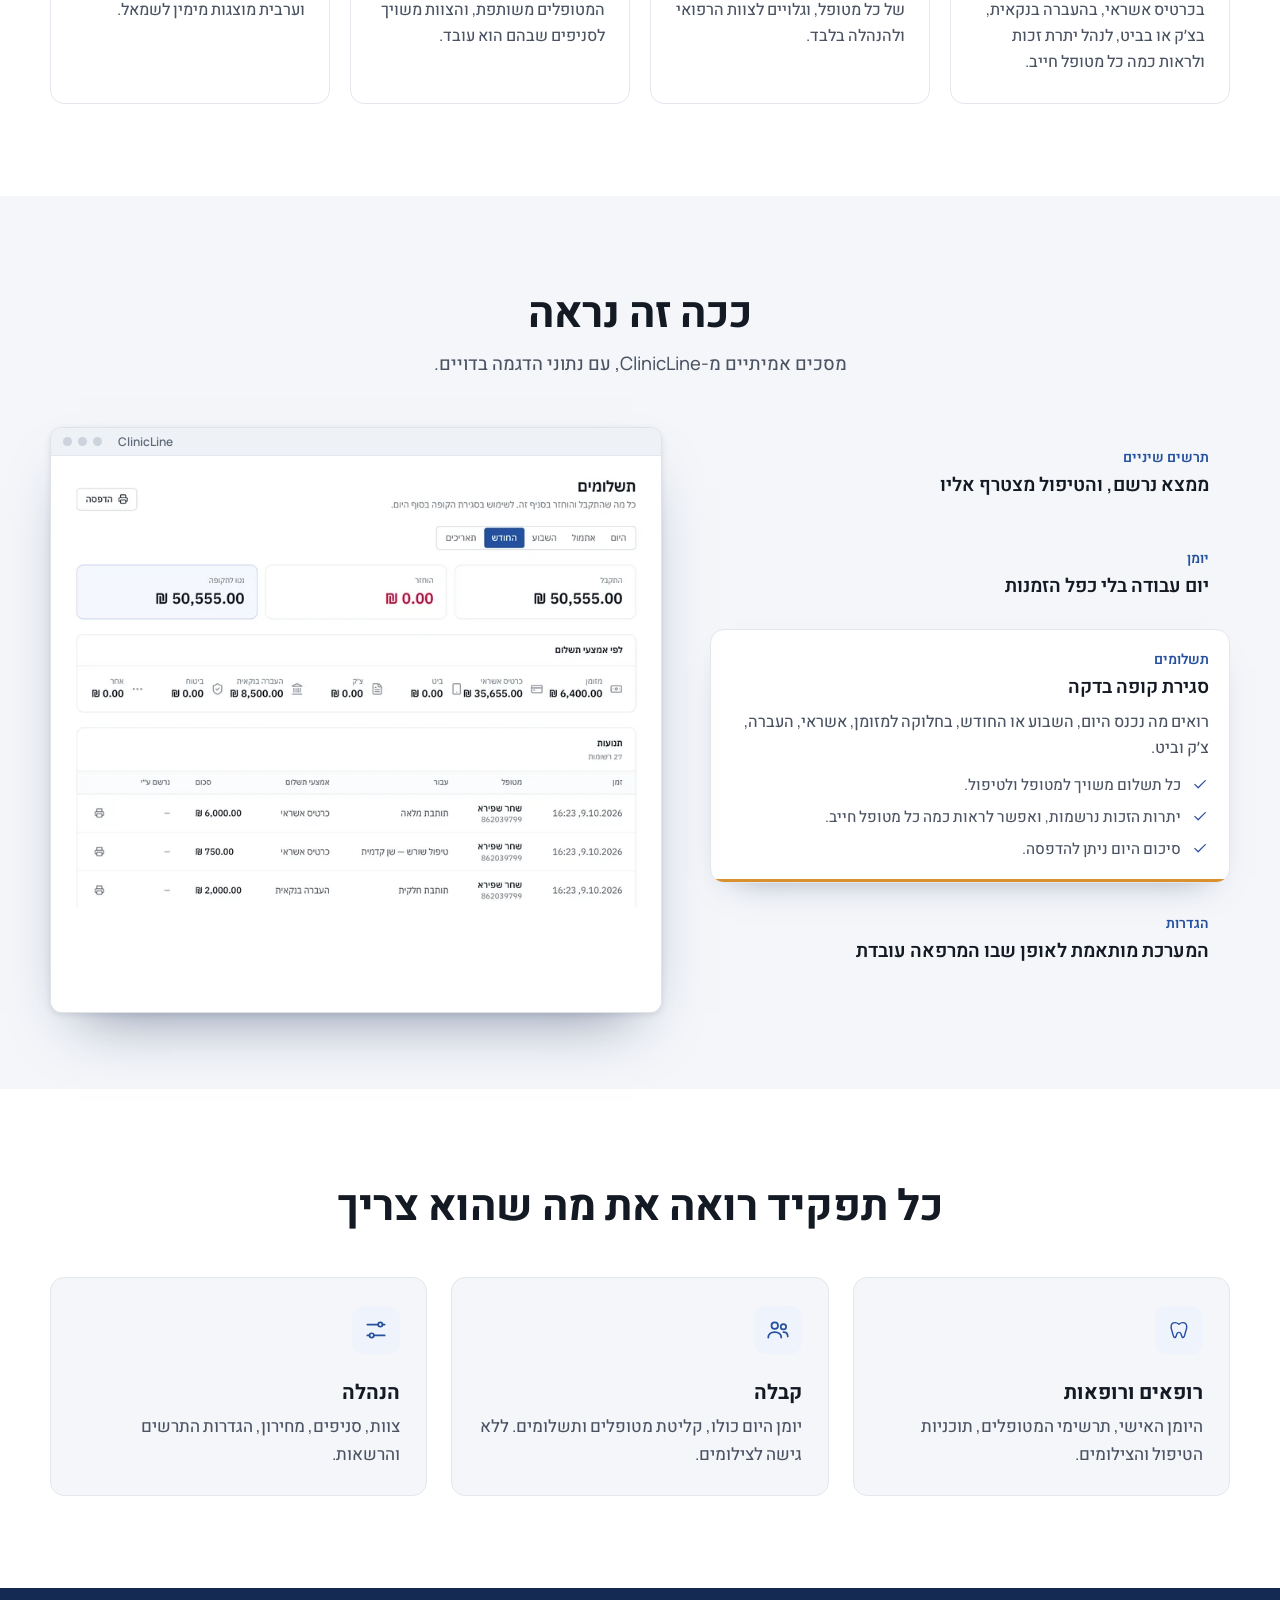
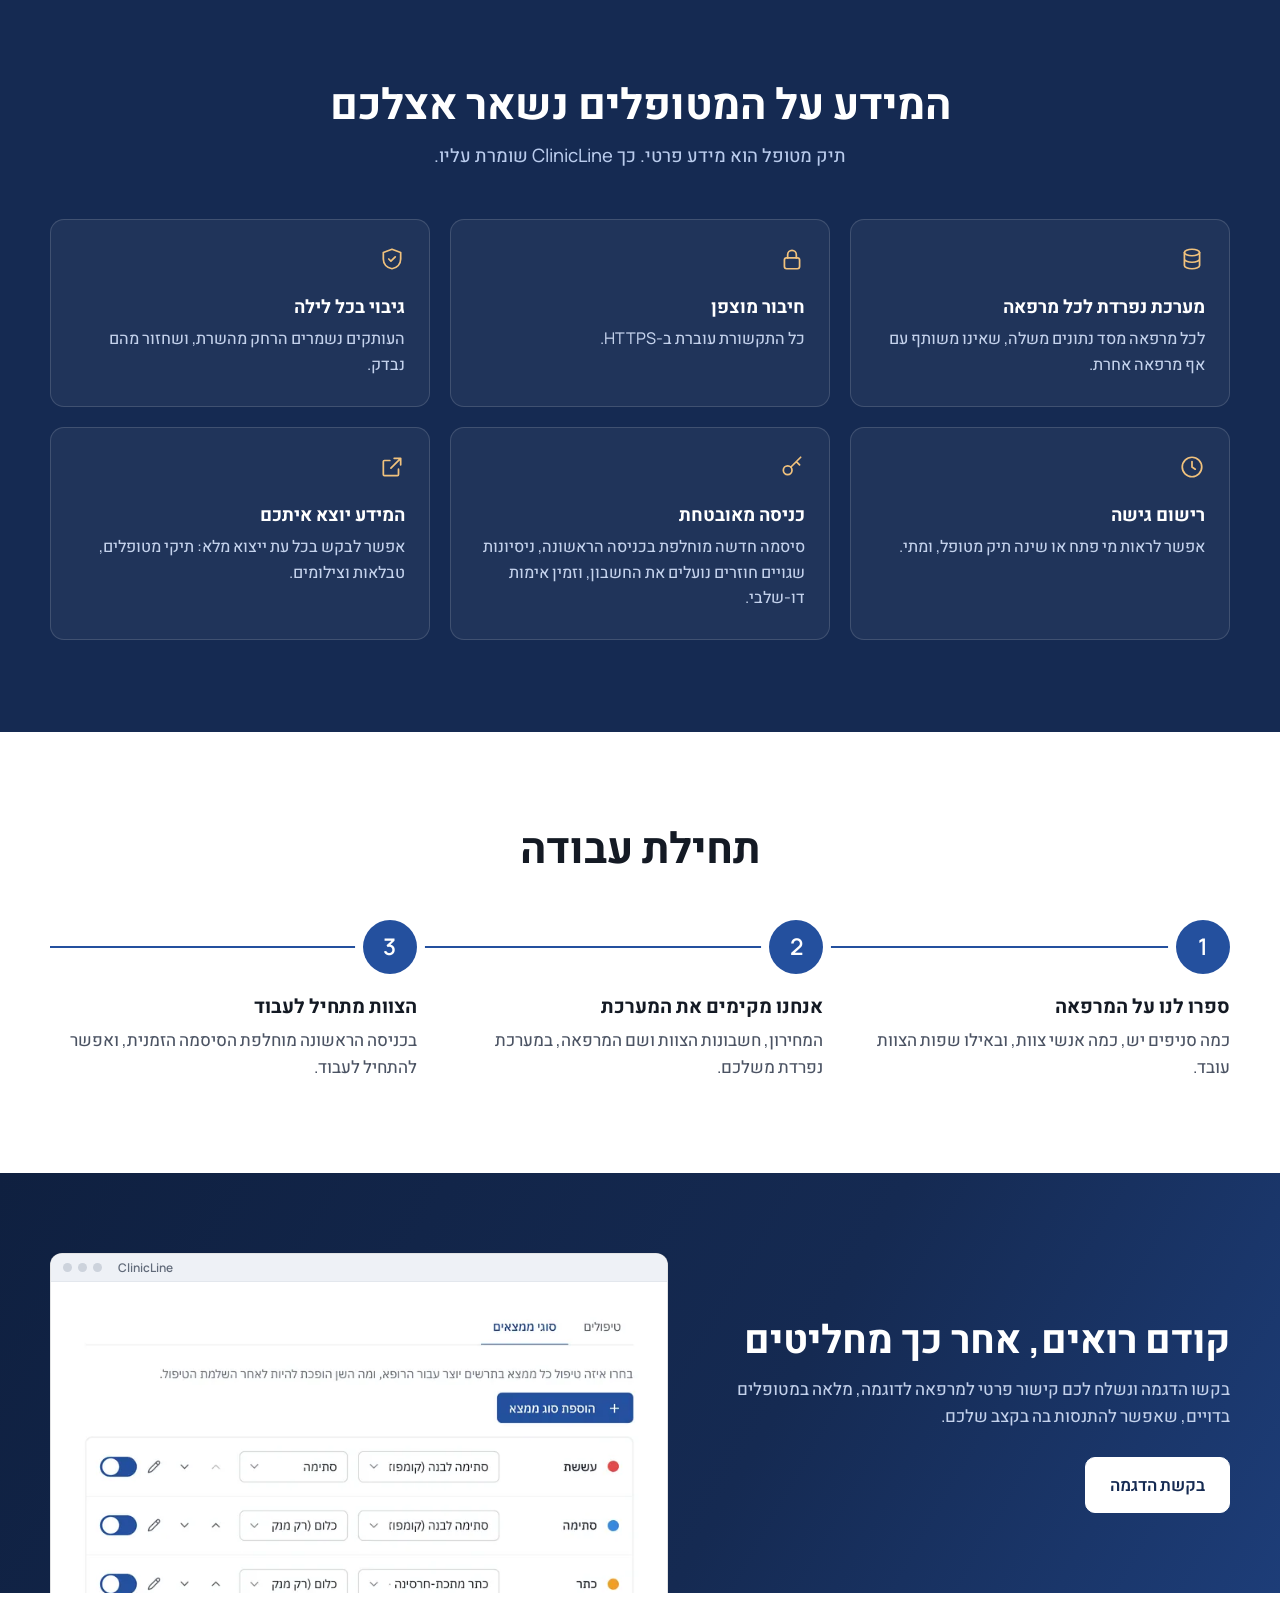
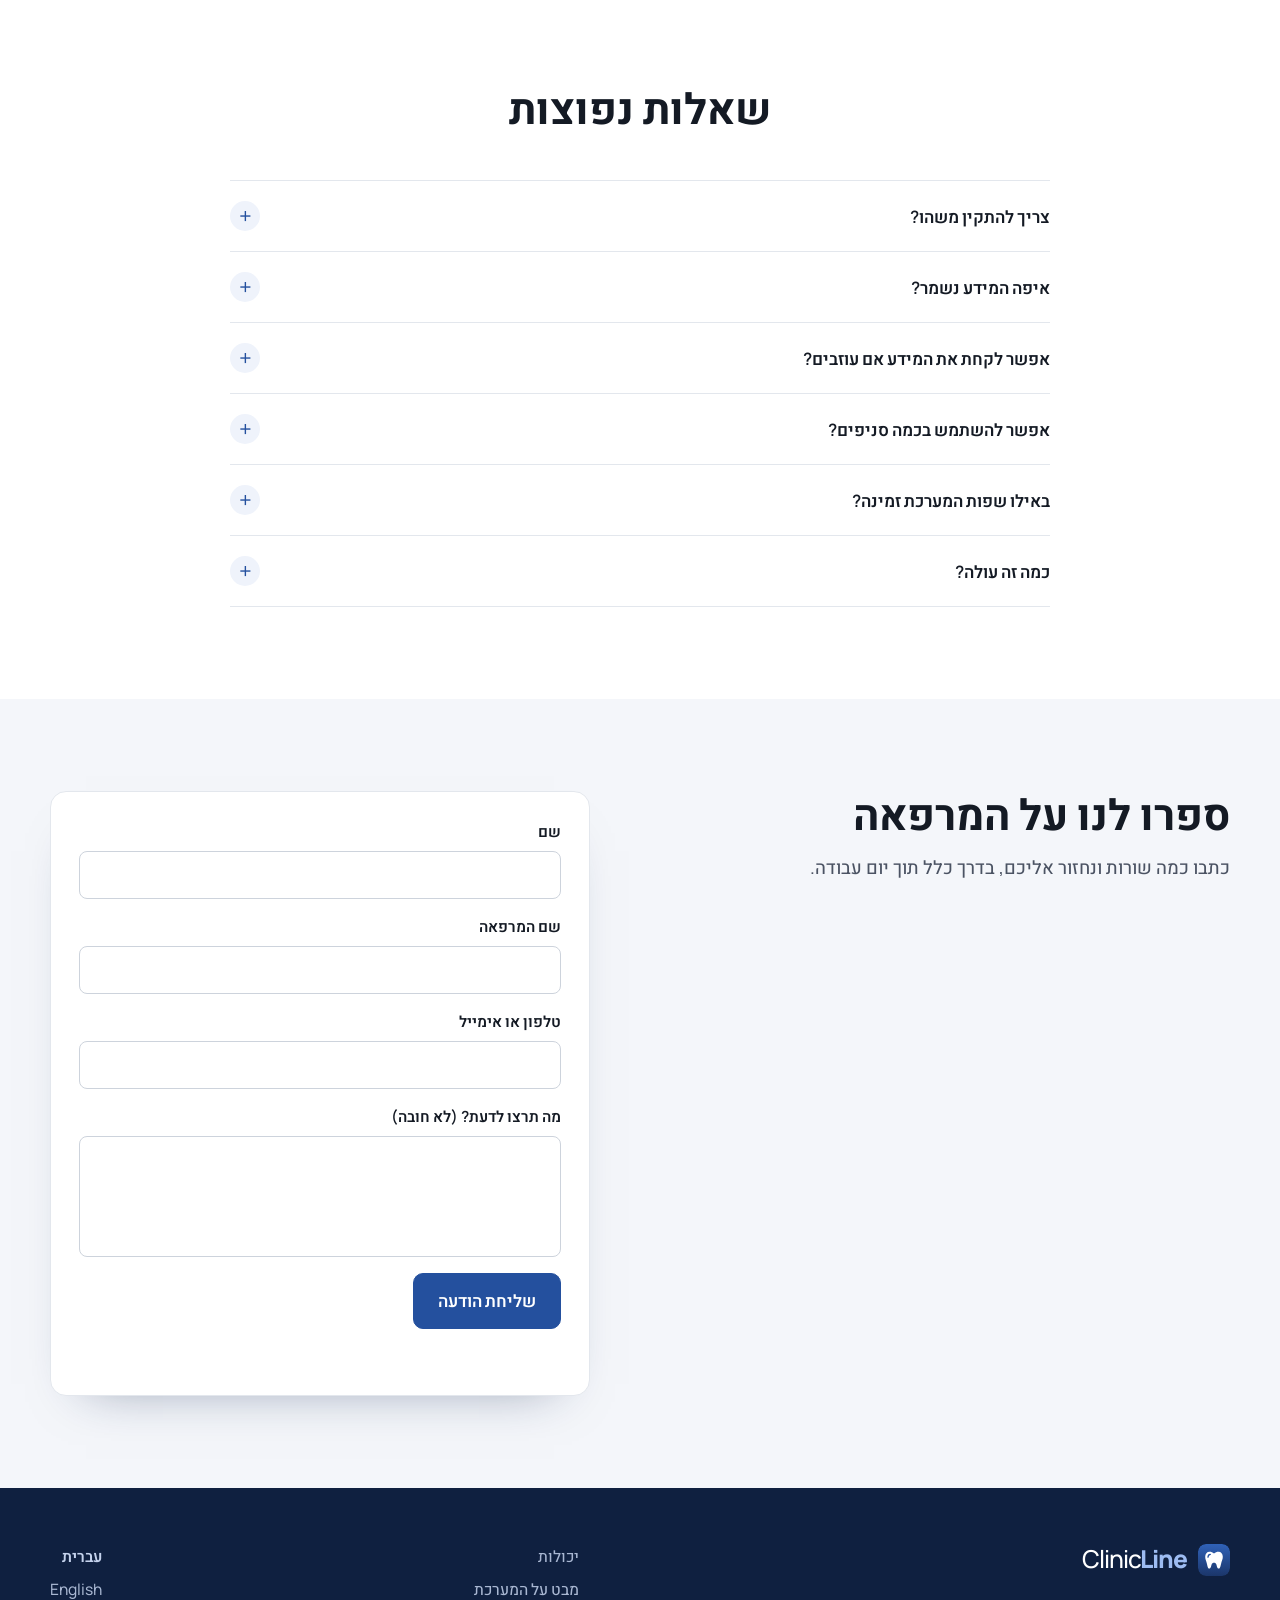
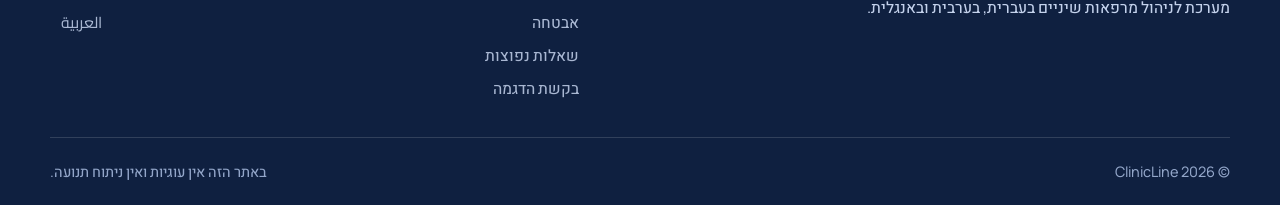
==== commit b0129b44: "Hero headline: "Your dental clinic, all in one place" Drop "in one place" from the subheading so it " ====
--- a/index.html
+++ b/index.html
@@ -48,8 +48,8 @@
     <section class="hero">
       <div class="wrap hero-grid">
         <div class="hero-copy">
-          <h1 class="rise" style="--d:0ms">כל מה שהמרפאה צריכה, בנוי סביב תרשים השיניים.</h1>
-          <p class="lead rise" style="--d:120ms">ClinicLine היא מערכת לניהול מרפאות שיניים: יומן, תיקי מטופלים, תוכניות טיפול ותשלומים במקום אחד, בעברית, בערבית ובאנגלית.</p>
+          <h1 class="rise" style="--d:0ms">מרפאת השיניים שלכם, הכול במקום אחד.</h1>
+          <p class="lead rise" style="--d:120ms">ClinicLine היא מערכת לניהול מרפאות שיניים: יומן, תיקי מטופלים, תוכניות טיפול ותשלומים, בעברית, בערבית ובאנגלית.</p>
           <p class="hero-actions rise" style="--d:240ms">
             <a class="btn btn-light" href="#contact">בקשת הדגמה</a>
             <a class="btn btn-ghost" href="#tour">מה יש במערכת</a>
